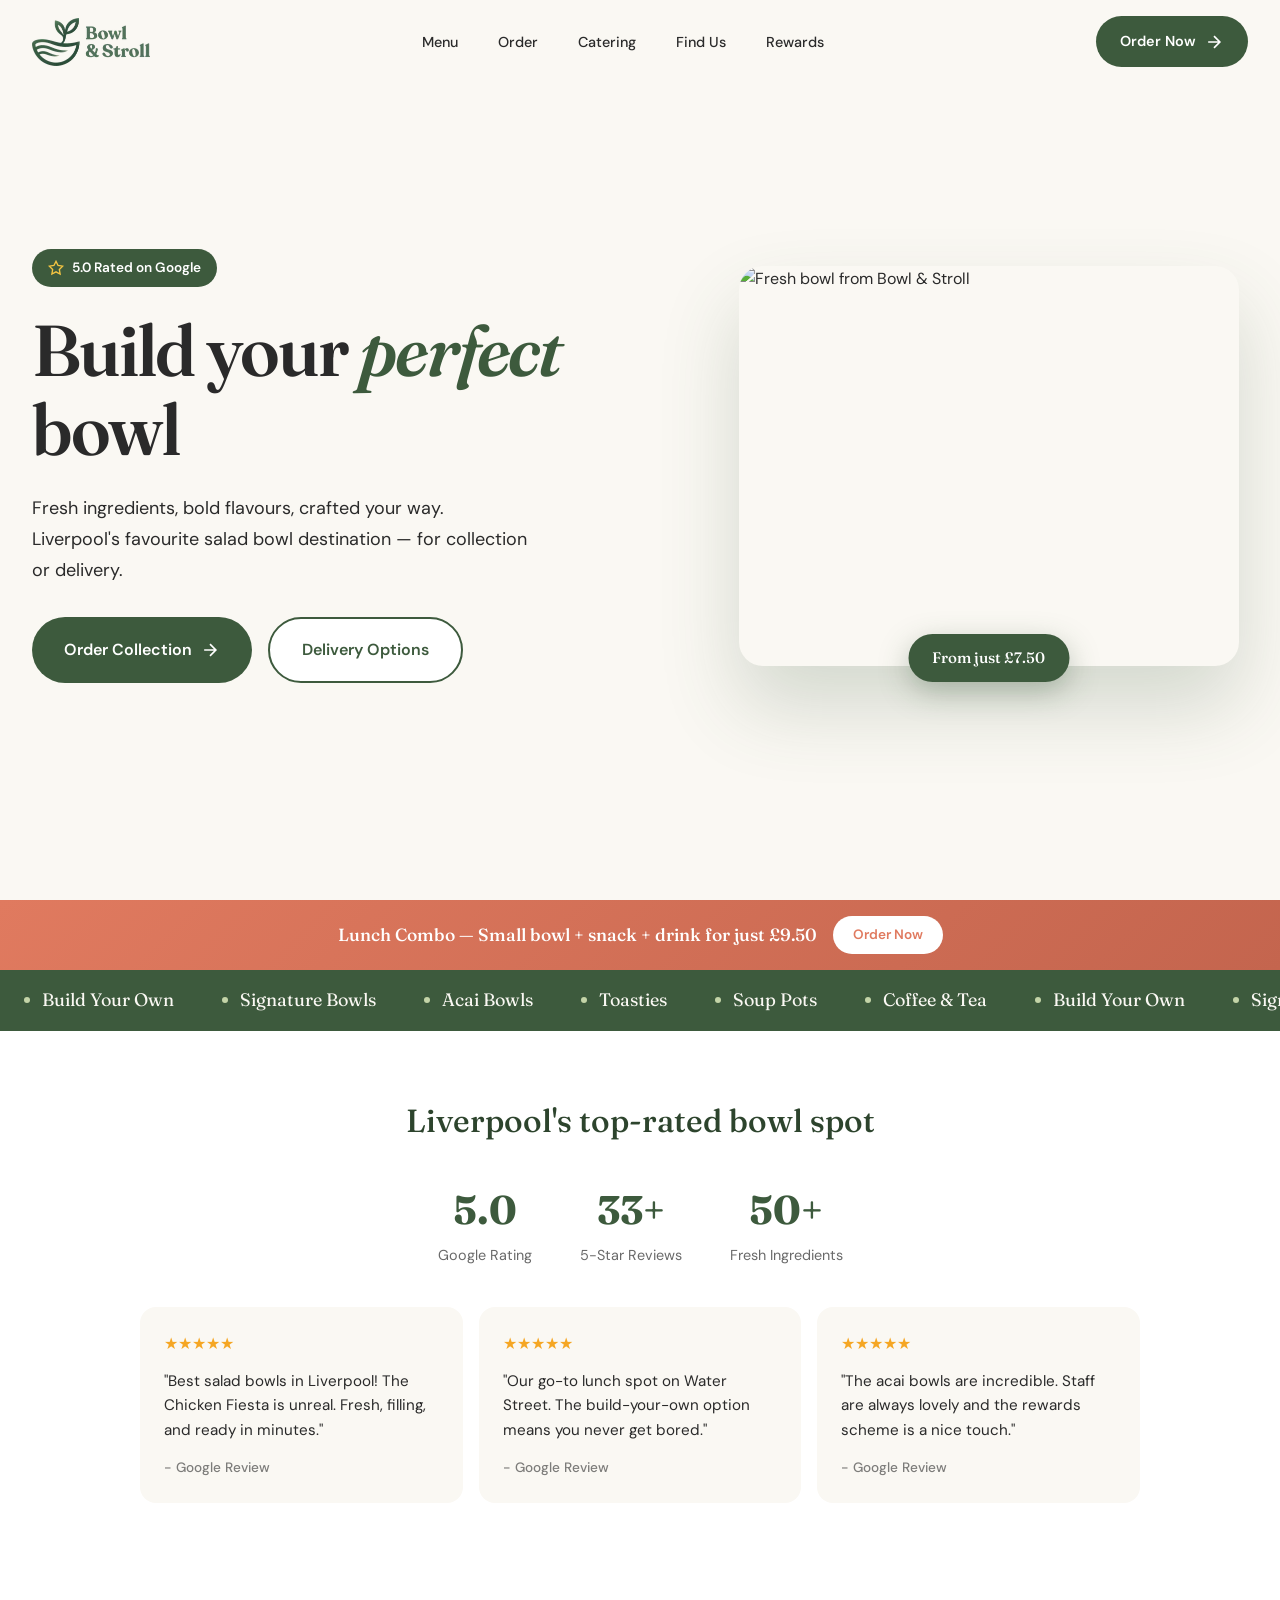
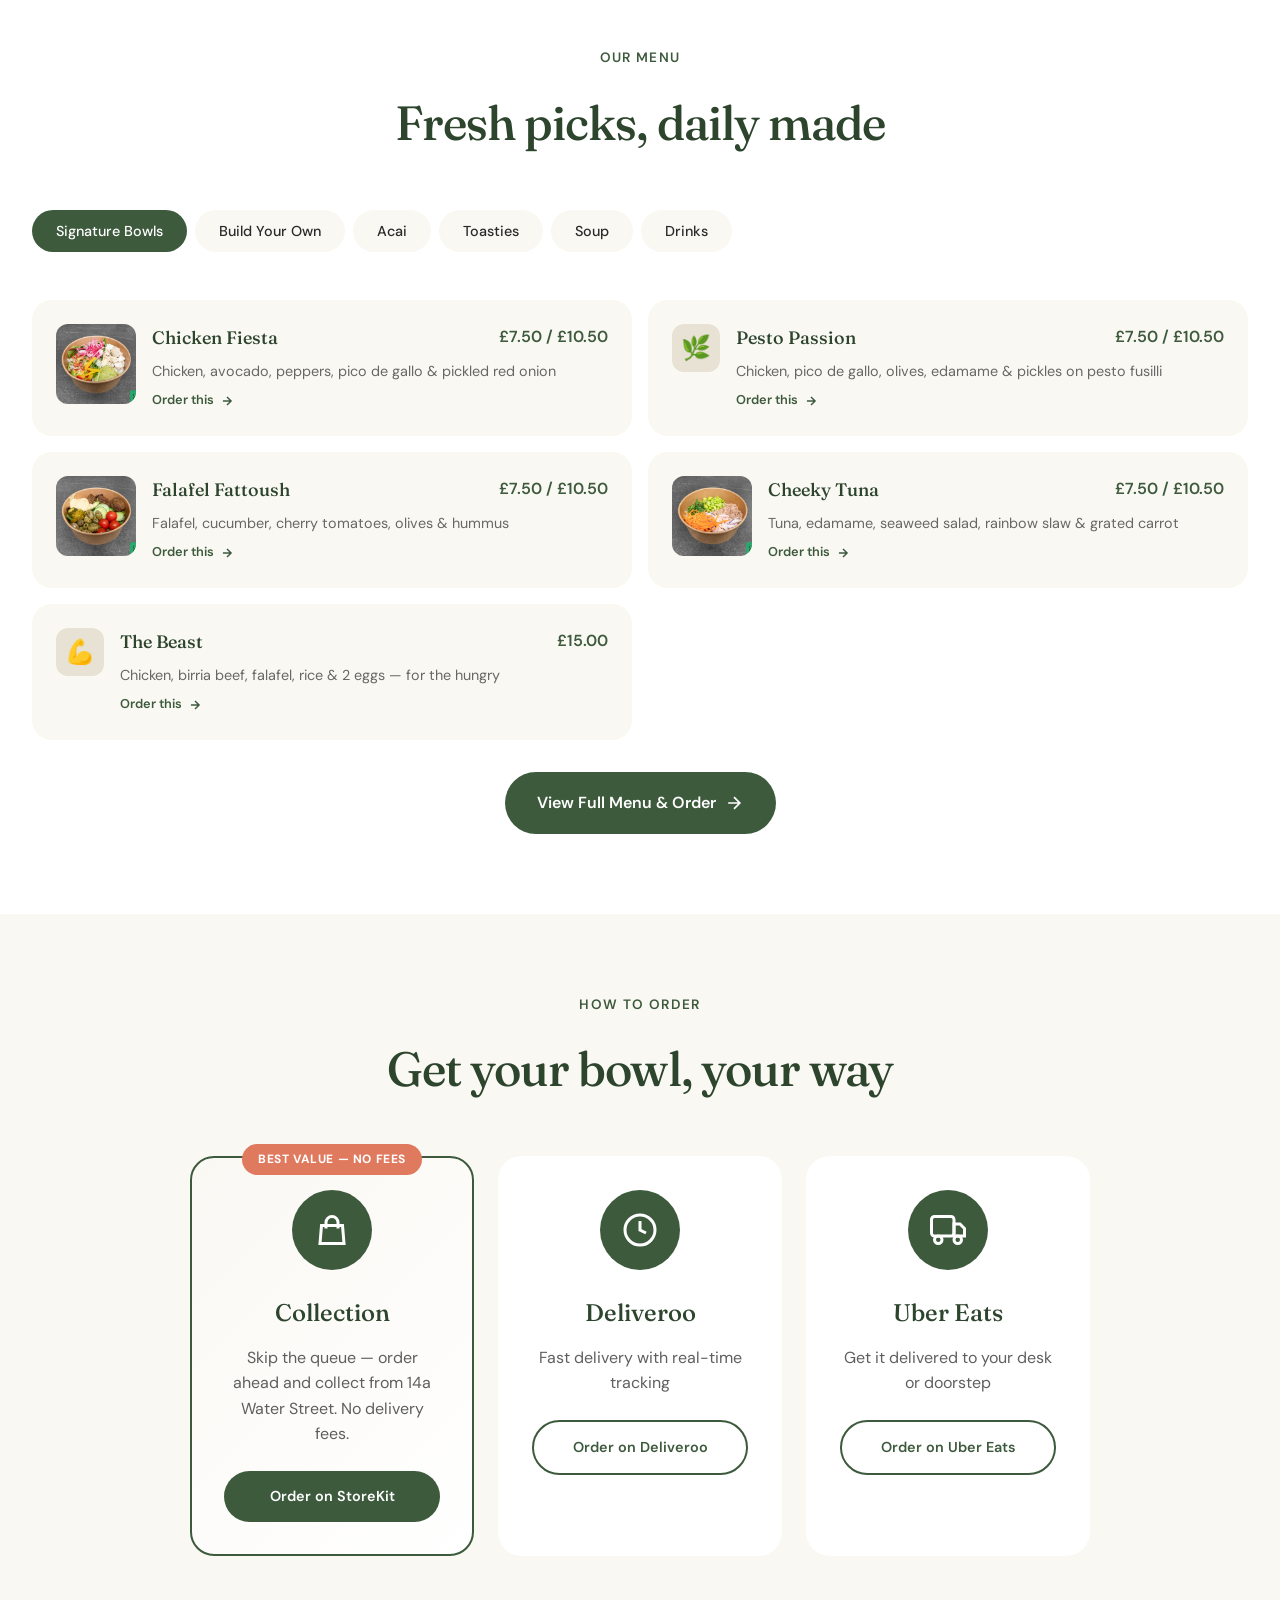
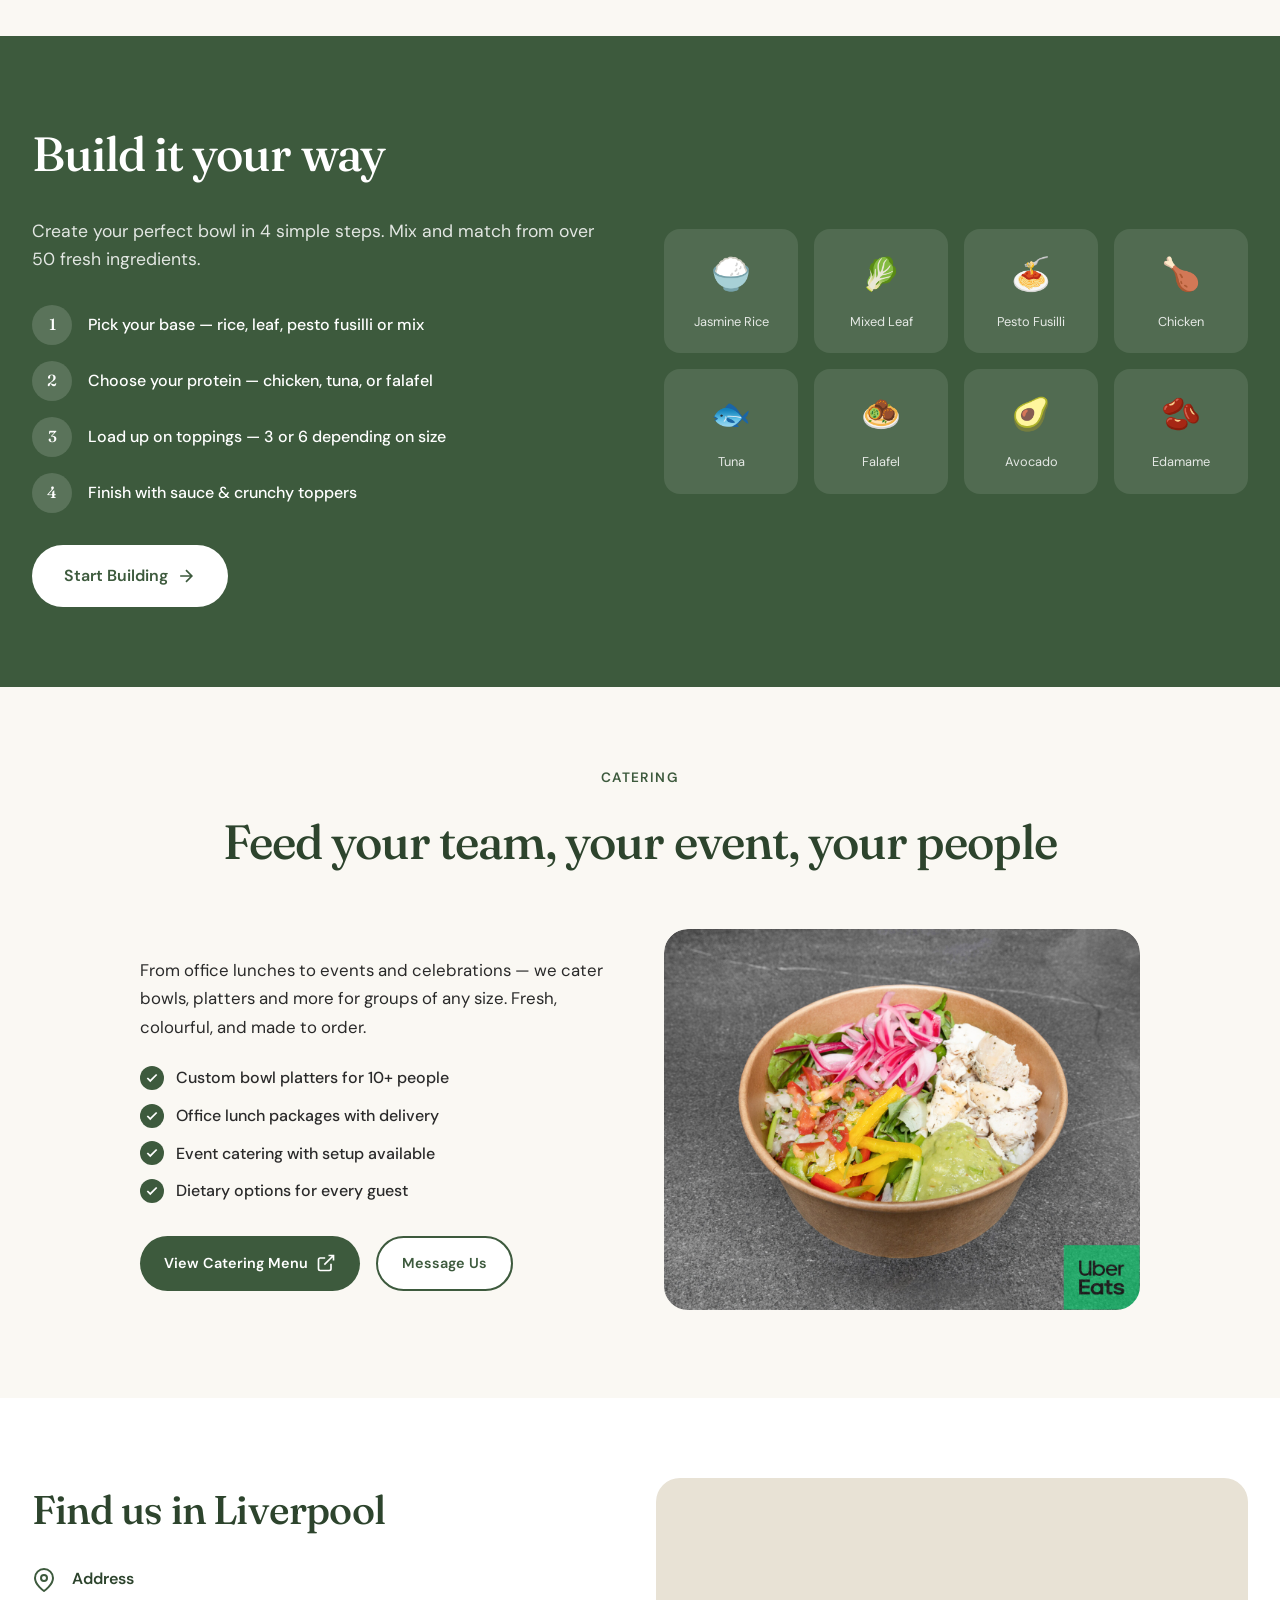
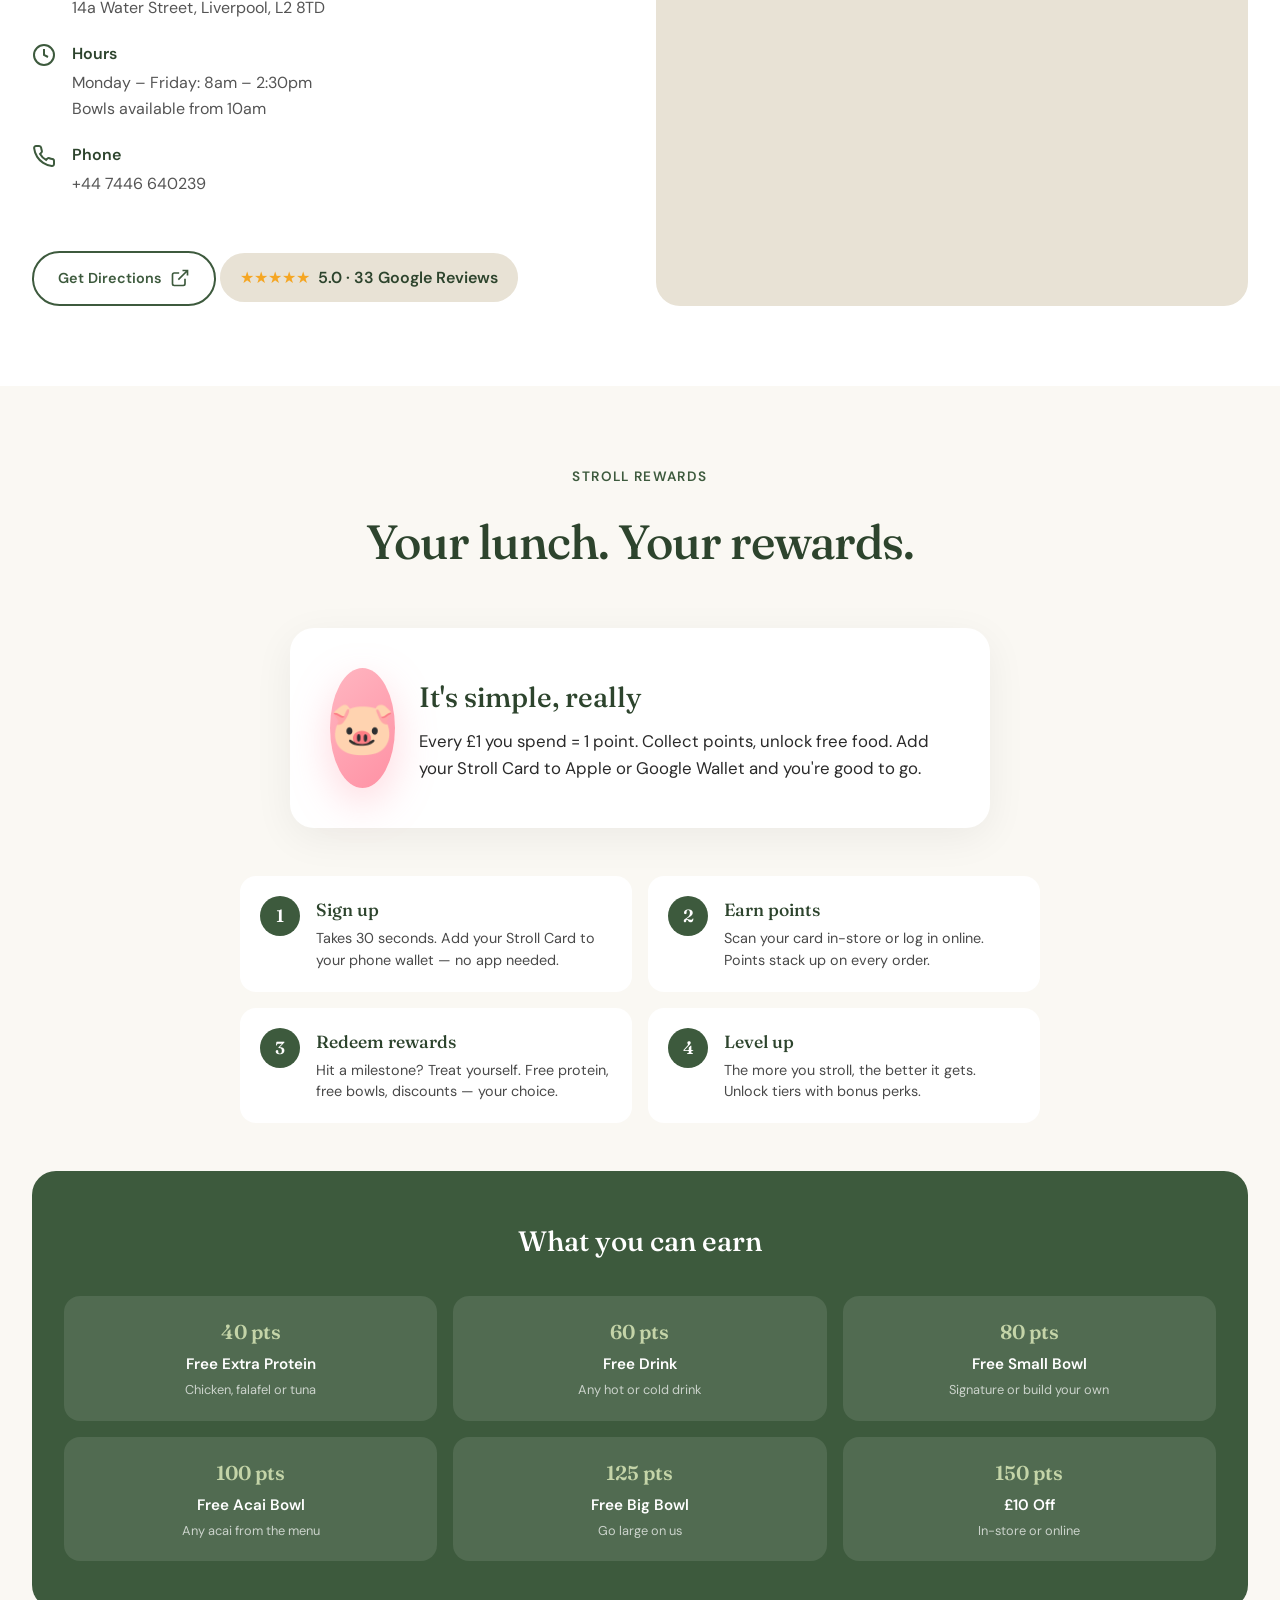
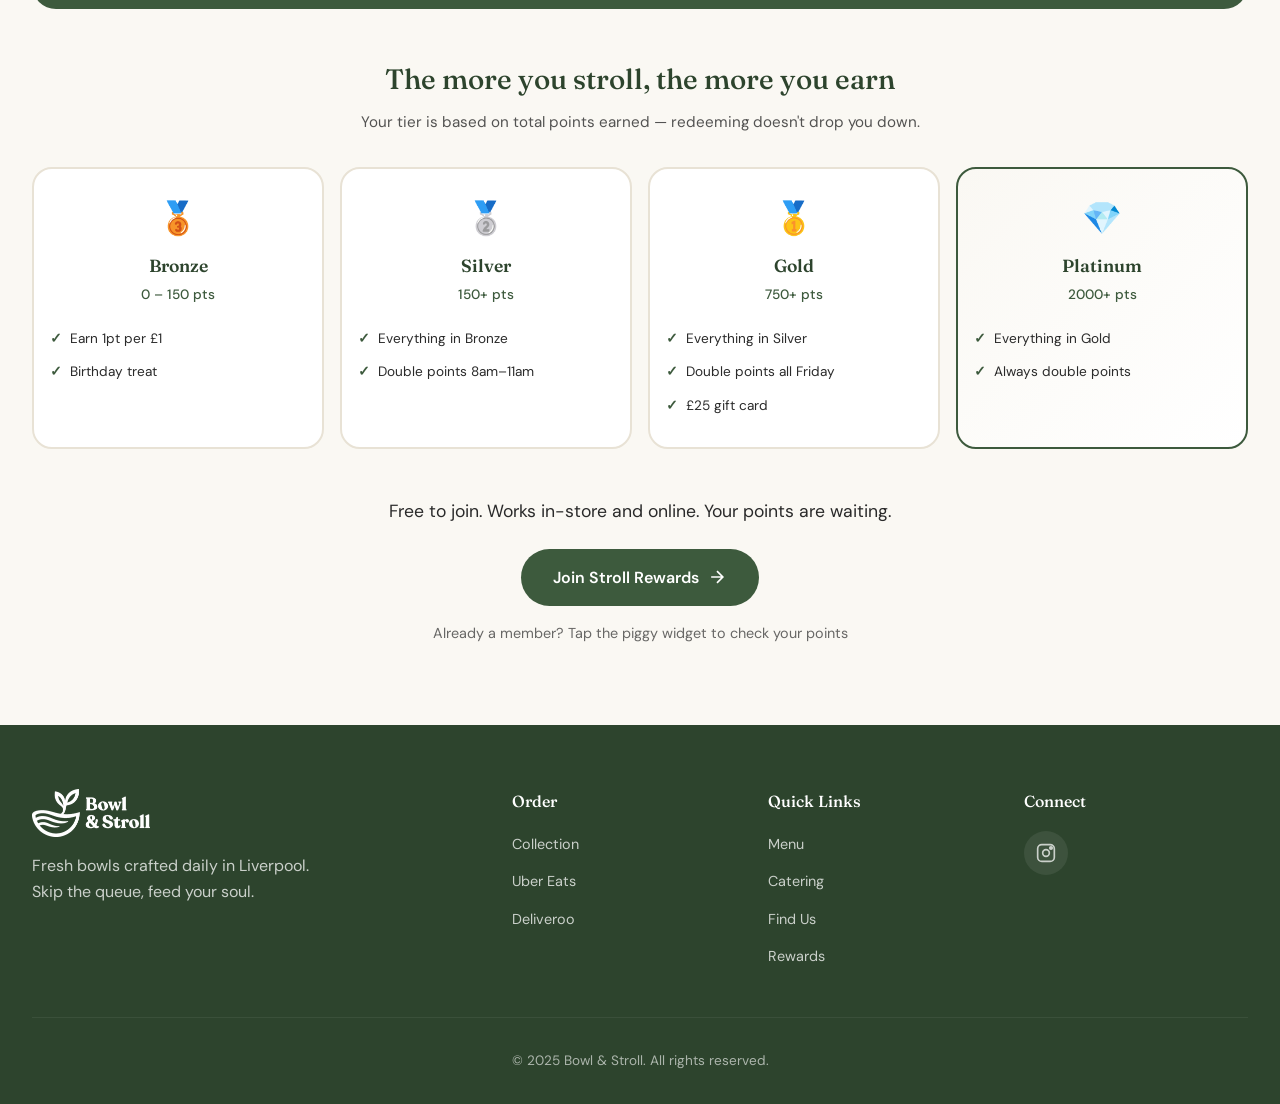
==== index.html @ c7018200 "Replace hero image with clean version (no Uber Eats watermark) - Swap photoshoot_for_bowl__stroll_he" ====
<!DOCTYPE html>
<html lang="en">
<head>
    <meta charset="UTF-8">
    <meta name="viewport" content="width=device-width, initial-scale=1.0">
    <title>Bowl & Stroll | Fresh Salad Bowls, Liverpool</title>
    <meta name="description" content="Build your perfect bowl with fresh ingredients. Collection via StoreKit, delivery via Uber Eats & Deliveroo. 14a Water Street, Liverpool.">

    <!-- Open Graph / Social Sharing -->
    <meta property="og:type" content="restaurant">
    <meta property="og:title" content="Bowl & Stroll | Fresh Salad Bowls, Liverpool">
    <meta property="og:description" content="Build your perfect bowl with fresh ingredients. Collection or delivery. 14a Water Street, Liverpool.">
    <meta property="og:image" content="images/Hero-1024x819.jpg">
    <meta property="og:url" content="https://bowlandstroll.com">
    <meta property="og:site_name" content="Bowl & Stroll">
    <meta property="og:locale" content="en_GB">

    <!-- Twitter Card -->
    <meta name="twitter:card" content="summary_large_image">
    <meta name="twitter:title" content="Bowl & Stroll | Fresh Salad Bowls, Liverpool">
    <meta name="twitter:description" content="Build your perfect bowl with fresh ingredients. Collection or delivery.">
    <meta name="twitter:image" content="images/Hero-1024x819.jpg">

    <!-- JSON-LD Structured Data -->
    <script type="application/ld+json">
    {
        "@context": "https://schema.org",
        "@type": "Restaurant",
        "name": "Bowl & Stroll",
        "image": "images/Hero-1024x819.jpg",
        "url": "https://bowlandstroll.com",
        "telephone": "+447446640239",
        "address": {
            "@type": "PostalAddress",
            "streetAddress": "14a Water Street",
            "addressLocality": "Liverpool",
            "postalCode": "L2 8TD",
            "addressCountry": "GB"
        },
        "geo": {
            "@type": "GeoCoordinates",
            "latitude": 53.4084,
            "longitude": -2.9936
        },
        "openingHoursSpecification": [
            {
                "@type": "OpeningHoursSpecification",
                "dayOfWeek": ["Monday", "Tuesday", "Wednesday", "Thursday", "Friday"],
                "opens": "08:00",
                "closes": "14:30"
            }
        ],
        "servesCuisine": ["Salad", "Healthy", "Acai", "Toasties"],
        "priceRange": "$$",
        "aggregateRating": {
            "@type": "AggregateRating",
            "ratingValue": "5.0",
            "reviewCount": "33"
        },
        "menu": "https://order.storekit.com/bowl-and-stroll/menu",
        "acceptsReservations": "False",
        "hasMenu": {
            "@type": "Menu",
            "hasMenuSection": [
                {
                    "@type": "MenuSection",
                    "name": "Signature Bowls",
                    "hasMenuItem": [
                        {"@type": "MenuItem", "name": "Chicken Fiesta", "offers": {"@type": "Offer", "priceCurrency": "GBP", "price": "7.50"}},
                        {"@type": "MenuItem", "name": "Pesto Passion", "offers": {"@type": "Offer", "priceCurrency": "GBP", "price": "7.50"}},
                        {"@type": "MenuItem", "name": "Falafel Fattoush", "offers": {"@type": "Offer", "priceCurrency": "GBP", "price": "7.50"}},
                        {"@type": "MenuItem", "name": "Cheeky Tuna", "offers": {"@type": "Offer", "priceCurrency": "GBP", "price": "7.50"}}
                    ]
                },
                {
                    "@type": "MenuSection",
                    "name": "Acai Bowls",
                    "hasMenuItem": [
                        {"@type": "MenuItem", "name": "Strawberry Delight", "offers": {"@type": "Offer", "priceCurrency": "GBP", "price": "8.50"}},
                        {"@type": "MenuItem", "name": "Blueberry Dream", "offers": {"@type": "Offer", "priceCurrency": "GBP", "price": "8.50"}}
                    ]
                }
            ]
        }
    }
    </script>

    <!-- Fonts -->
    <link rel="preconnect" href="https://fonts.googleapis.com">
    <link rel="preconnect" href="https://fonts.gstatic.com" crossorigin>
    <link href="https://fonts.googleapis.com/css2?family=Fraunces:ital,opsz,wght@0,9..144,300;0,9..144,400;0,9..144,500;0,9..144,600;0,9..144,700;1,9..144,400&family=DM+Sans:ital,opsz,wght@0,9..40,300;0,9..40,400;0,9..40,500;0,9..40,600;1,9..40,400&display=swap" rel="stylesheet">

    <style>
        :root {
            --forest: #3d5a3d;
            --forest-dark: #2d442d;
            --forest-light: #4a6b4a;
            --sage: #7a9a7a;
            --cream: #faf8f3;
            --cream-dark: #f0ebe0;
            --sand: #e8e2d5;
            --charcoal: #2a2a2a;
            --white: #ffffff;
            --accent: #c4d4a8;
            --coral: #e07a5f;
            --font-display: 'Fraunces', Georgia, serif;
            --font-body: 'DM Sans', -apple-system, sans-serif;
            --ease-out-expo: cubic-bezier(0.16, 1, 0.3, 1);
            --ease-out-quart: cubic-bezier(0.25, 1, 0.5, 1);
        }

        * {
            margin: 0;
            padding: 0;
            box-sizing: border-box;
        }

        html {
            scroll-behavior: smooth;
            font-size: 16px;
        }

        body {
            font-family: var(--font-body);
            background: var(--cream);
            color: var(--charcoal);
            line-height: 1.6;
            overflow-x: hidden;
            -webkit-font-smoothing: antialiased;
        }

        /* Utility Classes */
        .container {
            width: 100%;
            max-width: 1400px;
            margin: 0 auto;
            padding: 0 1.5rem;
        }

        /* Animations */
        @keyframes fadeInUp {
            from { opacity: 0; transform: translateY(40px); }
            to { opacity: 1; transform: translateY(0); }
        }

        @keyframes fadeIn {
            from { opacity: 0; }
            to { opacity: 1; }
        }

        @keyframes slideInRight {
            from { opacity: 0; transform: translateX(60px); }
            to { opacity: 1; transform: translateX(0); }
        }

        @keyframes float {
            0%, 100% { transform: translateY(0); }
            50% { transform: translateY(-10px); }
        }

        @keyframes marquee {
            0% { transform: translateX(0); }
            100% { transform: translateX(-50%); }
        }

        @keyframes pulse {
            0%, 100% { transform: scale(1); }
            50% { transform: scale(1.05); }
        }

        .animate-on-scroll {
            opacity: 0;
            transform: translateY(40px);
            transition: all 0.8s var(--ease-out-expo);
        }

        .animate-on-scroll.visible {
            opacity: 1;
            transform: translateY(0);
        }

        /* Header / Navigation */
        header {
            position: fixed;
            top: 0;
            left: 0;
            right: 0;
            z-index: 1000;
            padding: 1rem 0;
            transition: all 0.4s var(--ease-out-quart);
        }

        header.scrolled {
            background: rgba(250, 248, 243, 0.95);
            backdrop-filter: blur(20px);
            -webkit-backdrop-filter: blur(20px);
            box-shadow: 0 2px 40px rgba(0, 0, 0, 0.06);
        }

        nav {
            display: flex;
            justify-content: space-between;
            align-items: center;
        }

        .logo {
            display: flex;
            align-items: center;
            text-decoration: none;
            color: var(--forest);
        }

        .logo img {
            height: 48px;
            width: auto;
        }

        .nav-links {
            display: none;
            gap: 2.5rem;
            list-style: none;
        }

        .nav-links a {
            text-decoration: none;
            color: var(--charcoal);
            font-size: 0.9rem;
            font-weight: 500;
            position: relative;
            padding: 0.5rem 0;
        }

        .nav-links a::after {
            content: '';
            position: absolute;
            bottom: 0;
            left: 0;
            width: 0;
            height: 2px;
            background: var(--forest);
            transition: width 0.3s var(--ease-out-quart);
        }

        .nav-links a:hover::after {
            width: 100%;
        }

        .nav-cta {
            display: none;
            gap: 0.75rem;
        }

        .btn {
            display: inline-flex;
            align-items: center;
            justify-content: center;
            gap: 0.5rem;
            padding: 0.875rem 1.5rem;
            border-radius: 100px;
            font-family: var(--font-body);
            font-size: 0.9rem;
            font-weight: 600;
            text-decoration: none;
            cursor: pointer;
            border: none;
            transition: all 0.3s var(--ease-out-quart);
        }

        .btn-primary {
            background: var(--forest);
            color: var(--white);
            font-weight: 600;
        }

        .btn-primary:hover {
            background: var(--forest-dark);
            transform: translateY(-2px);
            box-shadow: 0 10px 30px rgba(61, 90, 61, 0.35);
        }

        .btn-secondary {
            background: var(--white);
            color: var(--forest);
            border: 2px solid var(--forest);
            font-weight: 600;
        }

        .btn-secondary:hover {
            background: var(--forest);
            color: var(--white);
        }

        .btn-large {
            padding: 1.125rem 2rem;
            font-size: 1rem;
        }

        .btn-icon {
            width: 20px;
            height: 20px;
        }

        /* Mobile Menu */
        .mobile-menu-btn {
            display: flex;
            flex-direction: column;
            gap: 5px;
            background: none;
            border: none;
            cursor: pointer;
            padding: 0.5rem;
            z-index: 1001;
        }

        .mobile-menu-btn span {
            width: 24px;
            height: 2px;
            background: var(--forest);
            transition: all 0.3s ease;
        }

        .mobile-menu-btn.active span:nth-child(1) {
            transform: rotate(45deg) translate(5px, 5px);
        }

        .mobile-menu-btn.active span:nth-child(2) {
            opacity: 0;
        }

        .mobile-menu-btn.active span:nth-child(3) {
            transform: rotate(-45deg) translate(5px, -5px);
        }

        .mobile-menu {
            position: fixed;
            top: 0;
            left: 0;
            right: 0;
            bottom: 0;
            background: var(--cream);
            z-index: 999;
            display: flex;
            flex-direction: column;
            justify-content: center;
            align-items: center;
            gap: 2rem;
            opacity: 0;
            visibility: hidden;
            transition: all 0.4s var(--ease-out-quart);
        }

        .mobile-menu.active {
            opacity: 1;
            visibility: visible;
        }

        .mobile-menu a {
            font-family: var(--font-display);
            font-size: 2rem;
            color: var(--forest);
            text-decoration: none;
            font-weight: 500;
        }

        /* Hero Section */
        .hero {
            min-height: 100vh;
            min-height: 100dvh;
            display: flex;
            align-items: center;
            position: relative;
            padding: 6rem 0 4rem;
            overflow: hidden;
            background: var(--cream);
        }

        .hero-content {
            position: relative;
            z-index: 1;
            display: grid;
            grid-template-columns: 1fr;
            gap: 3rem;
            align-items: center;
        }

        .hero-text {
            animation: fadeInUp 1s var(--ease-out-expo) 0.2s both;
        }

        .hero-tag {
            display: inline-flex;
            align-items: center;
            gap: 0.5rem;
            background: var(--forest);
            padding: 0.5rem 1rem;
            border-radius: 100px;
            font-size: 0.85rem;
            font-weight: 600;
            color: var(--white);
            margin-bottom: 1.5rem;
        }

        .hero-tag svg {
            width: 16px;
            height: 16px;
            color: #f5c542;
        }

        .hero h1 {
            font-family: var(--font-display);
            font-size: clamp(2.5rem, 8vw, 4.5rem);
            font-weight: 600;
            line-height: 1.1;
            color: var(--charcoal);
            margin-bottom: 1.5rem;
            letter-spacing: -0.03em;
        }

        .hero h1 em {
            font-style: italic;
            color: var(--forest);
        }

        .hero-description {
            font-size: 1.125rem;
            color: var(--charcoal);
            max-width: 500px;
            margin-bottom: 2rem;
            line-height: 1.7;
        }

        .hero-buttons {
            display: flex;
            flex-wrap: wrap;
            gap: 1rem;
        }

        .hero-image {
            position: relative;
            animation: slideInRight 1s var(--ease-out-expo) 0.4s both;
        }

        .hero-image {
            position: relative;
            animation: slideInRight 1s var(--ease-out-expo) 0.4s both;
        }

        .hero-photo {
            width: 100%;
            max-width: 500px;
            border-radius: 24px;
            box-shadow: 0 40px 80px rgba(61, 90, 61, 0.2);
            margin: 0 auto;
            display: block;
            object-fit: cover;
            aspect-ratio: 550/440;
        }

        .hero-photo-badge {
            position: absolute;
            bottom: -16px;
            left: 50%;
            transform: translateX(-50%);
            background: var(--forest);
            color: var(--white);
            padding: 0.75rem 1.5rem;
            border-radius: 100px;
            font-family: var(--font-display);
            font-size: 0.95rem;
            font-weight: 500;
            white-space: nowrap;
            box-shadow: 0 10px 30px rgba(61, 90, 61, 0.35);
        }

        /* Promo Banner */
        .promo-banner {
            background: linear-gradient(135deg, var(--coral) 0%, #c4654e 100%);
            color: var(--white);
            padding: 1rem 0;
            text-align: center;
            position: relative;
            overflow: hidden;
        }

        .promo-banner-content {
            display: flex;
            align-items: center;
            justify-content: center;
            gap: 1rem;
            flex-wrap: wrap;
        }

        .promo-banner-text {
            font-family: var(--font-display);
            font-size: 1.1rem;
            font-weight: 500;
        }

        .promo-banner .btn {
            padding: 0.5rem 1.25rem;
            font-size: 0.85rem;
            background: var(--white);
            color: var(--coral);
        }

        .promo-banner .btn:hover {
            transform: translateY(-2px);
            box-shadow: 0 8px 24px rgba(0, 0, 0, 0.2);
        }

        /* Marquee */
        .marquee-section {
            background: var(--forest);
            padding: 1rem 0;
            overflow: hidden;
        }

        .marquee-track {
            display: flex;
            animation: marquee 20s linear infinite;
        }

        .marquee-content {
            display: flex;
            align-items: center;
            gap: 3rem;
            padding: 0 1.5rem;
            white-space: nowrap;
        }

        .marquee-item {
            font-family: var(--font-display);
            font-size: 1.125rem;
            color: var(--cream);
            font-weight: 400;
            display: flex;
            align-items: center;
            gap: 0.75rem;
        }

        .marquee-dot {
            width: 6px;
            height: 6px;
            background: var(--accent);
            border-radius: 50%;
        }

        /* Social Proof */
        .social-proof-section {
            padding: 4rem 0;
            background: var(--white);
        }

        .social-proof-header {
            text-align: center;
            margin-bottom: 2rem;
        }

        .social-proof-header h2 {
            font-family: var(--font-display);
            font-size: clamp(1.5rem, 4vw, 2rem);
            font-weight: 500;
            color: var(--forest-dark);
        }

        .social-proof-stats {
            display: flex;
            justify-content: center;
            gap: 3rem;
            flex-wrap: wrap;
            margin-bottom: 2.5rem;
        }

        .stat-item {
            text-align: center;
        }

        .stat-number {
            font-family: var(--font-display);
            font-size: 2.5rem;
            font-weight: 700;
            color: var(--forest);
            display: block;
        }

        .stat-label {
            font-size: 0.9rem;
            color: var(--charcoal);
            opacity: 0.7;
        }

        .reviews-grid {
            display: grid;
            grid-template-columns: 1fr;
            gap: 1rem;
            max-width: 1000px;
            margin: 0 auto;
        }

        .review-card {
            background: var(--cream);
            border-radius: 16px;
            padding: 1.5rem;
            transition: all 0.3s var(--ease-out-quart);
        }

        .review-card:hover {
            transform: translateY(-4px);
            box-shadow: 0 10px 30px rgba(0, 0, 0, 0.06);
        }

        .review-stars {
            color: #f5a623;
            font-size: 1rem;
            margin-bottom: 0.75rem;
        }

        .review-text {
            font-size: 0.95rem;
            color: var(--charcoal);
            line-height: 1.6;
            margin-bottom: 0.75rem;
        }

        .review-author {
            font-size: 0.85rem;
            color: var(--charcoal);
            opacity: 0.6;
            font-weight: 500;
        }

        /* Order Section */
        .order-section {
            padding: 5rem 0;
            background: var(--cream);
        }

        .section-header {
            text-align: center;
            margin-bottom: 3rem;
        }

        .section-tag {
            font-size: 0.85rem;
            font-weight: 600;
            color: var(--forest);
            text-transform: uppercase;
            letter-spacing: 0.1em;
            margin-bottom: 1rem;
        }

        .section-title {
            font-family: var(--font-display);
            font-size: clamp(2rem, 5vw, 3rem);
            font-weight: 500;
            color: var(--forest-dark);
            letter-spacing: -0.02em;
        }

        .order-options {
            display: grid;
            grid-template-columns: 1fr;
            gap: 1.5rem;
            max-width: 900px;
            margin: 0 auto;
        }

        .order-card {
            background: var(--white);
            border-radius: 24px;
            padding: 2rem;
            text-align: center;
            transition: all 0.4s var(--ease-out-quart);
            border: 2px solid transparent;
            text-decoration: none;
            color: inherit;
            display: block;
        }

        .order-card:hover {
            transform: translateY(-8px);
            border-color: var(--forest);
            box-shadow: 0 20px 60px rgba(61, 90, 61, 0.15);
        }

        .order-card-featured {
            border-color: var(--forest);
            background: linear-gradient(135deg, var(--cream) 0%, var(--white) 100%);
            position: relative;
        }

        .order-card-featured::before {
            content: 'Best Value — No Fees';
            position: absolute;
            top: -14px;
            left: 50%;
            transform: translateX(-50%);
            background: var(--coral);
            color: var(--white);
            padding: 0.35rem 1rem;
            border-radius: 100px;
            font-size: 0.75rem;
            font-weight: 700;
            text-transform: uppercase;
            letter-spacing: 0.05em;
            white-space: nowrap;
        }

        .order-icon {
            width: 80px;
            height: 80px;
            background: var(--forest);
            border-radius: 50%;
            display: flex;
            align-items: center;
            justify-content: center;
            margin: 0 auto 1.5rem;
        }

        .order-icon svg {
            width: 36px;
            height: 36px;
            color: var(--white);
        }

        .order-card h3 {
            font-family: var(--font-display);
            font-size: 1.5rem;
            font-weight: 500;
            color: var(--forest-dark);
            margin-bottom: 0.75rem;
        }

        .order-card p {
            color: var(--charcoal);
            opacity: 0.75;
            margin-bottom: 1.5rem;
        }

        .order-card .btn {
            width: 100%;
        }

        /* Menu Section */
        .menu-section {
            padding: 5rem 0;
            background: var(--white);
        }

        .menu-tabs {
            display: flex;
            gap: 0.5rem;
            overflow-x: auto;
            padding-bottom: 1rem;
            margin-bottom: 2rem;
            scrollbar-width: none;
            -ms-overflow-style: none;
        }

        .menu-tabs::-webkit-scrollbar {
            display: none;
        }

        .menu-tab {
            flex-shrink: 0;
            padding: 0.75rem 1.5rem;
            border-radius: 100px;
            border: none;
            background: var(--cream);
            font-family: var(--font-body);
            font-size: 0.9rem;
            font-weight: 500;
            color: var(--charcoal);
            cursor: pointer;
            transition: all 0.3s ease;
        }

        .menu-tab.active,
        .menu-tab:hover {
            background: var(--forest);
            color: var(--white);
        }

        .menu-grid {
            display: none;
            grid-template-columns: 1fr;
            gap: 1rem;
        }

        .menu-grid.active {
            display: grid;
        }

        .menu-item {
            background: var(--cream);
            border-radius: 20px;
            padding: 1.5rem;
            display: flex;
            gap: 1rem;
            align-items: flex-start;
            transition: all 0.3s var(--ease-out-quart);
        }

        .menu-item:hover {
            transform: translateX(8px);
            box-shadow: 0 10px 40px rgba(0, 0, 0, 0.08);
        }

        .menu-item-photo {
            width: 80px;
            height: 80px;
            border-radius: 12px;
            object-fit: cover;
            flex-shrink: 0;
        }

        .menu-item-emoji {
            width: 48px;
            height: 48px;
            background: var(--sand);
            border-radius: 12px;
            display: flex;
            align-items: center;
            justify-content: center;
            font-size: 1.5rem;
            flex-shrink: 0;
        }

        .menu-item-content {
            flex: 1;
        }

        .menu-item-header {
            display: flex;
            justify-content: space-between;
            align-items: flex-start;
            gap: 1rem;
            margin-bottom: 0.5rem;
        }

        .menu-item h4 {
            font-family: var(--font-display);
            font-size: 1.125rem;
            font-weight: 500;
            color: var(--forest-dark);
        }

        .menu-item-price {
            font-weight: 600;
            color: var(--forest);
            white-space: nowrap;
        }

        .menu-item p {
            font-size: 0.9rem;
            color: var(--charcoal);
            opacity: 0.7;
            line-height: 1.5;
        }

        .menu-item-cta {
            display: inline-flex;
            align-items: center;
            gap: 0.35rem;
            margin-top: 0.5rem;
            font-size: 0.8rem;
            font-weight: 600;
            color: var(--forest);
            text-decoration: none;
            transition: all 0.2s ease;
        }

        .menu-item-cta:hover {
            gap: 0.6rem;
        }

        .menu-item-cta svg {
            width: 14px;
            height: 14px;
        }

        .menu-section-cta {
            text-align: center;
            margin-top: 2rem;
        }

        /* Photo Gallery */
        .photo-gallery {
            display: grid;
            grid-template-columns: repeat(2, 1fr);
            gap: 1rem;
            margin: 2rem 0;
        }

        .photo-gallery img {
            width: 100%;
            border-radius: 16px;
            object-fit: cover;
            aspect-ratio: 550/440;
            transition: transform 0.3s var(--ease-out-quart);
        }

        .photo-gallery img:hover {
            transform: scale(1.03);
        }

        /* Build Your Own Section */
        .byo-section {
            padding: 5rem 0;
            background: var(--forest);
            color: var(--white);
        }

        .byo-content {
            display: grid;
            grid-template-columns: 1fr;
            gap: 3rem;
            align-items: center;
        }

        .byo-text h2 {
            font-family: var(--font-display);
            font-size: clamp(2rem, 5vw, 3rem);
            font-weight: 500;
            margin-bottom: 1.5rem;
            letter-spacing: -0.02em;
        }

        .byo-text p {
            opacity: 0.85;
            margin-bottom: 2rem;
            font-size: 1.1rem;
        }

        .byo-steps {
            display: flex;
            flex-direction: column;
            gap: 1rem;
            margin-bottom: 2rem;
        }

        .byo-step {
            display: flex;
            align-items: center;
            gap: 1rem;
        }

        .byo-step-num {
            width: 40px;
            height: 40px;
            background: rgba(255, 255, 255, 0.15);
            border-radius: 50%;
            display: flex;
            align-items: center;
            justify-content: center;
            font-family: var(--font-display);
            font-weight: 600;
            flex-shrink: 0;
        }

        .byo-step span {
            font-weight: 500;
        }

        .byo-visual {
            display: grid;
            grid-template-columns: repeat(3, 1fr);
            gap: 1rem;
        }

        .byo-ingredient {
            background: rgba(255, 255, 255, 0.1);
            border-radius: 16px;
            padding: 1.25rem;
            text-align: center;
            transition: all 0.3s ease;
        }

        .byo-ingredient:hover {
            background: rgba(255, 255, 255, 0.2);
            transform: scale(1.05);
        }

        .byo-ingredient-icon {
            font-size: 2rem;
            margin-bottom: 0.5rem;
        }

        .byo-ingredient span {
            font-size: 0.8rem;
            opacity: 0.85;
        }

        /* Catering Section */
        .catering-section {
            padding: 5rem 0;
            background: var(--cream);
        }

        .catering-content {
            display: grid;
            grid-template-columns: 1fr;
            gap: 3rem;
            align-items: center;
            max-width: 1000px;
            margin: 0 auto;
        }

        .catering-text h2 {
            font-family: var(--font-display);
            font-size: clamp(2rem, 5vw, 2.5rem);
            font-weight: 500;
            color: var(--forest-dark);
            margin-bottom: 1rem;
            letter-spacing: -0.02em;
        }

        .catering-text p {
            font-size: 1.05rem;
            color: var(--charcoal);
            line-height: 1.7;
            margin-bottom: 1.5rem;
        }

        .catering-features {
            list-style: none;
            display: flex;
            flex-direction: column;
            gap: 0.75rem;
            margin-bottom: 2rem;
        }

        .catering-features li {
            display: flex;
            align-items: center;
            gap: 0.75rem;
            font-weight: 500;
            color: var(--charcoal);
        }

        .catering-features li::before {
            content: '';
            width: 24px;
            height: 24px;
            background: var(--forest);
            border-radius: 50%;
            display: flex;
            align-items: center;
            justify-content: center;
            flex-shrink: 0;
            background-image: url("data:image/svg+xml,%3Csvg xmlns='http://www.w3.org/2000/svg' width='14' height='14' viewBox='0 0 24 24' fill='none' stroke='white' stroke-width='3'%3E%3Cpath d='M20 6L9 17l-5-5'/%3E%3C/svg%3E");
            background-repeat: no-repeat;
            background-position: center;
        }

        .catering-buttons {
            display: flex;
            flex-wrap: wrap;
            gap: 1rem;
        }

        .catering-image {
            border-radius: 24px;
            overflow: hidden;
        }

        .catering-image img {
            width: 100%;
            border-radius: 24px;
            object-fit: cover;
            aspect-ratio: 550/440;
        }

        /* Location Section */
        .location-section {
            padding: 5rem 0;
            background: var(--white);
        }

        .location-content {
            display: grid;
            grid-template-columns: 1fr;
            gap: 2rem;
        }

        .location-info h2 {
            font-family: var(--font-display);
            font-size: clamp(2rem, 5vw, 2.5rem);
            font-weight: 500;
            color: var(--forest-dark);
            margin-bottom: 1.5rem;
            letter-spacing: -0.02em;
        }

        .location-details {
            display: flex;
            flex-direction: column;
            gap: 1.25rem;
            margin-bottom: 2rem;
        }

        .location-detail {
            display: flex;
            align-items: flex-start;
            gap: 1rem;
        }

        .location-detail svg {
            width: 24px;
            height: 24px;
            color: var(--forest);
            flex-shrink: 0;
            margin-top: 0.125rem;
        }

        .location-detail strong {
            display: block;
            font-weight: 600;
            color: var(--forest-dark);
            margin-bottom: 0.25rem;
        }

        .location-detail span {
            color: var(--charcoal);
            opacity: 0.8;
        }

        .location-map {
            border-radius: 24px;
            overflow: hidden;
            height: 300px;
            background: var(--sand);
        }

        .location-map iframe {
            width: 100%;
            height: 100%;
            border: none;
        }

        .rating-badge {
            display: inline-flex;
            align-items: center;
            gap: 0.5rem;
            background: var(--sand);
            padding: 0.75rem 1.25rem;
            border-radius: 100px;
            margin-top: 1.5rem;
        }

        .rating-stars {
            color: #f5a623;
            font-size: 1rem;
        }

        .rating-text {
            font-weight: 600;
            color: var(--forest-dark);
        }

        /* Rewards Section */
        .rewards-section {
            padding: 5rem 0;
            background: var(--cream);
            position: relative;
            overflow: hidden;
        }

        .rewards-intro {
            max-width: 700px;
            margin: 0 auto 3rem;
        }

        .rewards-intro-card {
            background: var(--white);
            border-radius: 24px;
            padding: 2rem;
            display: flex;
            flex-direction: column;
            align-items: center;
            text-align: center;
            gap: 1.5rem;
            box-shadow: 0 10px 40px rgba(0, 0, 0, 0.06);
        }

        .piggy-widget {
            width: 100px;
            height: 100px;
            background: linear-gradient(135deg, #ffb6c1 0%, #ff91a4 100%);
            border-radius: 50%;
            display: flex;
            align-items: center;
            justify-content: center;
            box-shadow: 0 15px 40px rgba(255, 145, 164, 0.35);
            animation: float 3s ease-in-out infinite;
        }

        .piggy-icon {
            font-size: 2.75rem;
        }

        .rewards-intro-text h3 {
            font-family: var(--font-display);
            font-size: 1.5rem;
            color: var(--forest-dark);
            margin-bottom: 0.5rem;
            font-weight: 500;
        }

        .rewards-intro-text p {
            font-size: 1.05rem;
            color: var(--charcoal);
            line-height: 1.6;
        }

        .rewards-steps {
            display: grid;
            grid-template-columns: 1fr;
            gap: 1rem;
            max-width: 800px;
            margin: 0 auto 3rem;
        }

        .reward-step {
            display: flex;
            align-items: flex-start;
            gap: 1rem;
            background: var(--white);
            padding: 1.25rem;
            border-radius: 16px;
            transition: all 0.3s var(--ease-out-quart);
        }

        .reward-step:hover {
            transform: translateX(8px);
            box-shadow: 0 10px 30px rgba(0, 0, 0, 0.06);
        }

        .reward-step-num {
            width: 40px;
            height: 40px;
            background: var(--forest);
            color: var(--white);
            border-radius: 50%;
            display: flex;
            align-items: center;
            justify-content: center;
            font-family: var(--font-display);
            font-weight: 600;
            font-size: 1.1rem;
            flex-shrink: 0;
        }

        .reward-step-content h4 {
            font-family: var(--font-display);
            font-size: 1.1rem;
            color: var(--forest-dark);
            margin-bottom: 0.25rem;
            font-weight: 500;
        }

        .reward-step-content p {
            color: var(--charcoal);
            font-size: 0.9rem;
            line-height: 1.5;
            opacity: 0.85;
        }

        .rewards-available {
            background: var(--forest);
            border-radius: 24px;
            padding: 2.5rem 1.5rem;
            margin-bottom: 3rem;
            text-align: center;
        }

        .rewards-available h3 {
            font-family: var(--font-display);
            font-size: 1.5rem;
            color: var(--white);
            margin-bottom: 2rem;
            font-weight: 500;
        }

        .rewards-grid {
            display: grid;
            grid-template-columns: repeat(2, 1fr);
            gap: 1rem;
        }

        .reward-item {
            background: rgba(255, 255, 255, 0.1);
            border-radius: 16px;
            padding: 1.25rem 1rem;
            display: flex;
            flex-direction: column;
            gap: 0.25rem;
            transition: all 0.3s ease;
        }

        .reward-item:hover {
            background: rgba(255, 255, 255, 0.18);
            transform: scale(1.02);
        }

        .reward-points {
            font-family: var(--font-display);
            font-size: 1.25rem;
            font-weight: 600;
            color: var(--accent);
        }

        .reward-name {
            font-weight: 600;
            color: var(--white);
            font-size: 0.95rem;
        }

        .reward-desc {
            font-size: 0.8rem;
            color: rgba(255, 255, 255, 0.7);
        }

        .rewards-tiers {
            text-align: center;
            margin-bottom: 3rem;
        }

        .rewards-tiers h3 {
            font-family: var(--font-display);
            font-size: 1.5rem;
            color: var(--forest-dark);
            margin-bottom: 0.5rem;
            font-weight: 500;
        }

        .tiers-subtitle {
            color: var(--charcoal);
            opacity: 0.8;
            margin-bottom: 2rem;
            font-size: 0.95rem;
        }

        .tiers-grid {
            display: grid;
            grid-template-columns: repeat(2, 1fr);
            gap: 1rem;
        }

        .tier-card {
            background: var(--white);
            border-radius: 20px;
            padding: 1.5rem 1rem;
            text-align: center;
            border: 2px solid var(--sand);
            transition: all 0.3s ease;
        }

        .tier-card:hover {
            transform: translateY(-4px);
            box-shadow: 0 15px 40px rgba(0, 0, 0, 0.08);
        }

        .tier-badge {
            font-size: 2rem;
            display: block;
            margin-bottom: 0.5rem;
        }

        .tier-card h4 {
            font-family: var(--font-display);
            font-size: 1.1rem;
            color: var(--forest-dark);
            font-weight: 600;
            margin-bottom: 0.25rem;
        }

        .tier-range {
            font-size: 0.85rem;
            color: var(--forest);
            font-weight: 500;
            display: block;
            margin-bottom: 1rem;
        }

        .tier-perks {
            list-style: none;
            text-align: left;
            font-size: 0.85rem;
            color: var(--charcoal);
        }

        .tier-perks li {
            padding: 0.375rem 0;
            padding-left: 1.25rem;
            position: relative;
        }

        .tier-perks li::before {
            content: '\2713';
            position: absolute;
            left: 0;
            color: var(--forest);
            font-weight: 600;
        }

        .tier-platinum {
            border-color: var(--forest);
            background: linear-gradient(135deg, var(--cream) 0%, var(--white) 100%);
        }

        .rewards-cta {
            text-align: center;
        }

        .rewards-cta > p {
            font-size: 1.1rem;
            color: var(--charcoal);
            margin-bottom: 1.5rem;
        }

        .rewards-cta-buttons {
            display: flex;
            flex-direction: column;
            align-items: center;
            gap: 1rem;
        }

        .rewards-cta-note {
            font-size: 0.9rem;
            color: var(--charcoal);
            opacity: 0.7;
        }

        /* Signup Modal */
        .signup-modal {
            position: fixed;
            top: 0;
            left: 0;
            right: 0;
            bottom: 0;
            z-index: 2000;
            display: flex;
            align-items: center;
            justify-content: center;
            padding: 1rem;
            opacity: 0;
            visibility: hidden;
            transition: all 0.3s var(--ease-out-quart);
        }

        .signup-modal.active {
            opacity: 1;
            visibility: visible;
        }

        .signup-modal-backdrop {
            position: absolute;
            top: 0;
            left: 0;
            right: 0;
            bottom: 0;
            background: rgba(0, 0, 0, 0.6);
            backdrop-filter: blur(4px);
            -webkit-backdrop-filter: blur(4px);
        }

        .signup-modal-content {
            position: relative;
            background: var(--white);
            border-radius: 24px;
            width: 100%;
            max-width: 480px;
            max-height: 90vh;
            overflow: hidden;
            box-shadow: 0 25px 80px rgba(0, 0, 0, 0.3);
            transform: translateY(20px) scale(0.95);
            transition: transform 0.3s var(--ease-out-quart);
        }

        .signup-modal.active .signup-modal-content {
            transform: translateY(0) scale(1);
        }

        .signup-modal-close {
            position: absolute;
            top: 1rem;
            right: 1rem;
            width: 40px;
            height: 40px;
            background: var(--sand);
            border: none;
            border-radius: 50%;
            cursor: pointer;
            display: flex;
            align-items: center;
            justify-content: center;
            transition: all 0.2s ease;
            z-index: 10;
        }

        .signup-modal-close:hover {
            background: var(--forest);
        }

        .signup-modal-close svg {
            width: 20px;
            height: 20px;
            color: var(--charcoal);
            transition: color 0.2s ease;
        }

        .signup-modal-close:hover svg {
            color: var(--white);
        }

        .signup-modal-header {
            background: var(--forest);
            padding: 2rem 1.5rem;
            text-align: center;
            color: var(--white);
        }

        .signup-modal-piggy {
            font-size: 3rem;
            margin-bottom: 0.75rem;
            animation: float 3s ease-in-out infinite;
        }

        .signup-modal-header h3 {
            font-family: var(--font-display);
            font-size: 1.5rem;
            font-weight: 500;
            margin-bottom: 0.5rem;
        }

        .signup-modal-header p {
            font-size: 0.95rem;
            opacity: 0.9;
        }

        .signup-modal-form {
            min-height: 400px;
            max-height: 60vh;
            overflow-y: auto;
            padding: 1.5rem;
        }

        .signup-modal-form iframe {
            width: 100%;
            height: 100%;
            border: none;
        }

        #leatFormContainer {
            width: 100%;
        }

        /* Footer */
        footer {
            background: var(--forest-dark);
            color: var(--white);
            padding: 4rem 0 2rem;
        }

        .footer-content {
            display: grid;
            grid-template-columns: 1fr;
            gap: 2rem;
            margin-bottom: 3rem;
        }

        .footer-brand .logo {
            margin-bottom: 1rem;
        }

        .footer-logo img {
            filter: brightness(0) invert(1);
        }

        .footer-tagline {
            opacity: 0.75;
            max-width: 280px;
        }

        .footer-links h5 {
            font-family: var(--font-display);
            font-size: 1rem;
            font-weight: 500;
            margin-bottom: 1rem;
        }

        .footer-links ul {
            list-style: none;
            display: flex;
            flex-direction: column;
            gap: 0.75rem;
        }

        .footer-links a {
            color: var(--white);
            opacity: 0.75;
            text-decoration: none;
            font-size: 0.9rem;
            transition: opacity 0.3s ease;
        }

        .footer-links a:hover {
            opacity: 1;
        }

        .social-links {
            display: flex;
            gap: 1rem;
        }

        .social-link {
            width: 44px;
            height: 44px;
            background: rgba(255, 255, 255, 0.1);
            border-radius: 50%;
            display: flex;
            align-items: center;
            justify-content: center;
            color: var(--white);
            text-decoration: none;
            transition: all 0.3s ease;
        }

        .social-link:hover {
            background: var(--white);
            color: var(--forest);
        }

        .footer-bottom {
            border-top: 1px solid rgba(255, 255, 255, 0.1);
            padding-top: 2rem;
            text-align: center;
            opacity: 0.6;
            font-size: 0.85rem;
        }

        /* Responsive */
        @media (min-width: 480px) {
            .rewards-intro-card {
                flex-direction: row;
                text-align: left;
                padding: 2.5rem;
            }

            .rewards-grid {
                grid-template-columns: repeat(3, 1fr);
            }

            .reviews-grid {
                grid-template-columns: repeat(2, 1fr);
            }

            .photo-gallery {
                grid-template-columns: repeat(3, 1fr);
            }
        }

        @media (min-width: 640px) {
            .order-options {
                grid-template-columns: repeat(2, 1fr);
            }

            .menu-grid {
                grid-template-columns: repeat(2, 1fr);
            }

            .rewards-steps {
                grid-template-columns: repeat(2, 1fr);
            }

            .tiers-grid {
                grid-template-columns: repeat(4, 1fr);
            }

            .rewards-available {
                padding: 3rem 2rem;
            }

            .signup-modal-content {
                max-width: 520px;
            }

            .signup-modal-form {
                min-height: 450px;
                padding: 2rem;
            }

            .catering-content {
                grid-template-columns: 1fr 1fr;
            }
        }

        @media (min-width: 768px) {
            .nav-links {
                display: flex;
            }

            .nav-cta {
                display: flex;
            }

            .mobile-menu-btn {
                display: none;
            }

            .hero-content {
                grid-template-columns: 1.1fr 0.9fr;
                gap: 4rem;
            }

            .hero-photo {
                max-width: 500px;
            }

            .byo-content {
                grid-template-columns: 1fr 1fr;
            }

            .location-content {
                grid-template-columns: 1fr 1fr;
            }

            .location-map {
                height: 100%;
                min-height: 400px;
            }

            .footer-content {
                grid-template-columns: 2fr 1fr 1fr 1fr;
            }

            .piggy-widget {
                width: 120px;
                height: 120px;
            }

            .piggy-icon {
                font-size: 3.25rem;
            }

            .rewards-intro-text h3 {
                font-size: 1.75rem;
            }

            .rewards-available h3,
            .rewards-tiers h3 {
                font-size: 1.75rem;
            }

            .reviews-grid {
                grid-template-columns: repeat(3, 1fr);
            }
        }

        @media (min-width: 1024px) {
            .container {
                padding: 0 2rem;
            }

            .order-options {
                grid-template-columns: repeat(3, 1fr);
            }

            .byo-visual {
                grid-template-columns: repeat(4, 1fr);
            }
        }

        /* Sticky Order Button (Mobile) */
        .sticky-order {
            position: fixed;
            bottom: 1.5rem;
            left: 1rem;
            right: 1rem;
            z-index: 900;
            display: block;
        }

        .sticky-order .btn {
            width: 100%;
            box-shadow: 0 10px 40px rgba(61, 90, 61, 0.4);
        }

        @media (min-width: 768px) {
            .sticky-order {
                display: none;
            }
        }
    </style>
</head>
<body>
    <!-- Header -->
    <header>
        <nav class="container">
            <a href="#" class="logo">
                <img src="images/logo.png" alt="Bowl & Stroll">
            </a>

            <ul class="nav-links">
                <li><a href="#menu">Menu</a></li>
                <li><a href="#order">Order</a></li>
                <li><a href="#catering">Catering</a></li>
                <li><a href="#location">Find Us</a></li>
                <li><a href="#rewards">Rewards</a></li>
            </ul>

            <div class="nav-cta">
                <a href="https://order.storekit.com/bowl-and-stroll/menu" class="btn btn-primary" target="_blank">
                    Order Now
                    <svg class="btn-icon" viewBox="0 0 24 24" fill="none" stroke="currentColor" stroke-width="2">
                        <path d="M5 12h14M12 5l7 7-7 7"/>
                    </svg>
                </a>
            </div>

            <button class="mobile-menu-btn" aria-label="Menu">
                <span></span>
                <span></span>
                <span></span>
            </button>
        </nav>
    </header>

    <!-- Mobile Menu -->
    <div class="mobile-menu">
        <a href="#menu">Menu</a>
        <a href="#order">Order</a>
        <a href="#catering">Catering</a>
        <a href="#location">Find Us</a>
        <a href="#rewards">Rewards</a>
        <a href="https://order.storekit.com/bowl-and-stroll/menu" class="btn btn-primary btn-large" target="_blank">Order Now</a>
    </div>

    <!-- Hero -->
    <section class="hero">
        <div class="container">
            <div class="hero-content">
                <div class="hero-text">
                    <div class="hero-tag">
                        <svg viewBox="0 0 24 24" fill="none" stroke="currentColor" stroke-width="2">
                            <path d="M12 2L15.09 8.26L22 9.27L17 14.14L18.18 21.02L12 17.77L5.82 21.02L7 14.14L2 9.27L8.91 8.26L12 2Z"/>
                        </svg>
                        5.0 Rated on Google
                    </div>
                    <h1>Build your <em>perfect</em> bowl</h1>
                    <p class="hero-description">Fresh ingredients, bold flavours, crafted your way. Liverpool's favourite salad bowl destination — for collection or delivery.</p>
                    <div class="hero-buttons">
                        <a href="https://order.storekit.com/bowl-and-stroll/menu" class="btn btn-primary btn-large" target="_blank">
                            Order Collection
                            <svg class="btn-icon" viewBox="0 0 24 24" fill="none" stroke="currentColor" stroke-width="2">
                                <path d="M5 12h14M12 5l7 7-7 7"/>
                            </svg>
                        </a>
                        <a href="#order" class="btn btn-secondary btn-large">
                            Delivery Options
                        </a>
                    </div>
                </div>
                <div class="hero-image">
                    <img src="images/Hero-1024x819.jpg" alt="Fresh bowl from Bowl & Stroll" class="hero-photo">
                    <div class="hero-photo-badge">From just &pound;7.50</div>
                </div>
            </div>
        </div>
    </section>

    <!-- Daily Special Banner -->
    <div class="promo-banner">
        <div class="container">
            <div class="promo-banner-content">
                <span class="promo-banner-text">Lunch Combo &mdash; Small bowl + snack + drink for just &pound;9.50</span>
                <a href="https://order.storekit.com/bowl-and-stroll/menu" class="btn" target="_blank">Order Now</a>
            </div>
        </div>
    </div>

    <!-- Marquee -->
    <div class="marquee-section">
        <div class="marquee-track">
            <div class="marquee-content">
                <span class="marquee-item"><span class="marquee-dot"></span>Build Your Own</span>
                <span class="marquee-item"><span class="marquee-dot"></span>Signature Bowls</span>
                <span class="marquee-item"><span class="marquee-dot"></span>Acai Bowls</span>
                <span class="marquee-item"><span class="marquee-dot"></span>Toasties</span>
                <span class="marquee-item"><span class="marquee-dot"></span>Soup Pots</span>
                <span class="marquee-item"><span class="marquee-dot"></span>Coffee & Tea</span>
                <span class="marquee-item"><span class="marquee-dot"></span>Build Your Own</span>
                <span class="marquee-item"><span class="marquee-dot"></span>Signature Bowls</span>
                <span class="marquee-item"><span class="marquee-dot"></span>Acai Bowls</span>
                <span class="marquee-item"><span class="marquee-dot"></span>Toasties</span>
                <span class="marquee-item"><span class="marquee-dot"></span>Soup Pots</span>
                <span class="marquee-item"><span class="marquee-dot"></span>Coffee & Tea</span>
            </div>
            <div class="marquee-content">
                <span class="marquee-item"><span class="marquee-dot"></span>Build Your Own</span>
                <span class="marquee-item"><span class="marquee-dot"></span>Signature Bowls</span>
                <span class="marquee-item"><span class="marquee-dot"></span>Acai Bowls</span>
                <span class="marquee-item"><span class="marquee-dot"></span>Toasties</span>
                <span class="marquee-item"><span class="marquee-dot"></span>Soup Pots</span>
                <span class="marquee-item"><span class="marquee-dot"></span>Coffee & Tea</span>
                <span class="marquee-item"><span class="marquee-dot"></span>Build Your Own</span>
                <span class="marquee-item"><span class="marquee-dot"></span>Signature Bowls</span>
                <span class="marquee-item"><span class="marquee-dot"></span>Acai Bowls</span>
                <span class="marquee-item"><span class="marquee-dot"></span>Toasties</span>
                <span class="marquee-item"><span class="marquee-dot"></span>Soup Pots</span>
                <span class="marquee-item"><span class="marquee-dot"></span>Coffee & Tea</span>
            </div>
        </div>
    </div>

    <!-- Social Proof Section -->
    <section class="social-proof-section">
        <div class="container">
            <div class="social-proof-header animate-on-scroll">
                <h2>Liverpool's top-rated bowl spot</h2>
            </div>
            <div class="social-proof-stats animate-on-scroll">
                <div class="stat-item">
                    <span class="stat-number">5.0</span>
                    <span class="stat-label">Google Rating</span>
                </div>
                <div class="stat-item">
                    <span class="stat-number">33+</span>
                    <span class="stat-label">5-Star Reviews</span>
                </div>
                <div class="stat-item">
                    <span class="stat-number">50+</span>
                    <span class="stat-label">Fresh Ingredients</span>
                </div>
            </div>
            <div class="reviews-grid animate-on-scroll">
                <div class="review-card">
                    <div class="review-stars">&#9733;&#9733;&#9733;&#9733;&#9733;</div>
                    <p class="review-text">"Best salad bowls in Liverpool! The Chicken Fiesta is unreal. Fresh, filling, and ready in minutes."</p>
                    <span class="review-author">- Google Review</span>
                </div>
                <div class="review-card">
                    <div class="review-stars">&#9733;&#9733;&#9733;&#9733;&#9733;</div>
                    <p class="review-text">"Our go-to lunch spot on Water Street. The build-your-own option means you never get bored."</p>
                    <span class="review-author">- Google Review</span>
                </div>
                <div class="review-card">
                    <div class="review-stars">&#9733;&#9733;&#9733;&#9733;&#9733;</div>
                    <p class="review-text">"The acai bowls are incredible. Staff are always lovely and the rewards scheme is a nice touch."</p>
                    <span class="review-author">- Google Review</span>
                </div>
            </div>
        </div>
    </section>

    <!-- Menu Section -->
    <section class="menu-section" id="menu">
        <div class="container">
            <div class="section-header animate-on-scroll">
                <p class="section-tag">Our Menu</p>
                <h2 class="section-title">Fresh picks, daily made</h2>
            </div>

            <div class="menu-tabs">
                <button class="menu-tab active" data-tab="signature">Signature Bowls</button>
                <button class="menu-tab" data-tab="build">Build Your Own</button>
                <button class="menu-tab" data-tab="acai">Acai</button>
                <button class="menu-tab" data-tab="toasties">Toasties</button>
                <button class="menu-tab" data-tab="soup">Soup</button>
                <button class="menu-tab" data-tab="drinks">Drinks</button>
            </div>

            <!-- Signature Bowls -->
            <div class="menu-grid active" id="signature">
                <div class="menu-item animate-on-scroll">
                    <img src="images/photoshoot_for_bowl__stroll_chicken_fiesta_550x440.jpg" alt="Chicken Fiesta bowl" class="menu-item-photo">
                    <div class="menu-item-content">
                        <div class="menu-item-header">
                            <h4>Chicken Fiesta</h4>
                            <span class="menu-item-price">&pound;7.50 / &pound;10.50</span>
                        </div>
                        <p>Chicken, avocado, peppers, pico de gallo & pickled red onion</p>
                        <a href="https://order.storekit.com/bowl-and-stroll/menu" class="menu-item-cta" target="_blank">Order this <svg viewBox="0 0 24 24" fill="none" stroke="currentColor" stroke-width="2.5"><path d="M5 12h14M12 5l7 7-7 7"/></svg></a>
                    </div>
                </div>
                <div class="menu-item animate-on-scroll">
                    <div class="menu-item-emoji">&#127807;</div>
                    <div class="menu-item-content">
                        <div class="menu-item-header">
                            <h4>Pesto Passion</h4>
                            <span class="menu-item-price">&pound;7.50 / &pound;10.50</span>
                        </div>
                        <p>Chicken, pico de gallo, olives, edamame & pickles on pesto fusilli</p>
                        <a href="https://order.storekit.com/bowl-and-stroll/menu" class="menu-item-cta" target="_blank">Order this <svg viewBox="0 0 24 24" fill="none" stroke="currentColor" stroke-width="2.5"><path d="M5 12h14M12 5l7 7-7 7"/></svg></a>
                    </div>
                </div>
                <div class="menu-item animate-on-scroll">
                    <img src="images/photoshoot_for_bowl__stroll_falafel_fattoush_550x440.jpg" alt="Falafel Fattoush bowl" class="menu-item-photo">
                    <div class="menu-item-content">
                        <div class="menu-item-header">
                            <h4>Falafel Fattoush</h4>
                            <span class="menu-item-price">&pound;7.50 / &pound;10.50</span>
                        </div>
                        <p>Falafel, cucumber, cherry tomatoes, olives & hummus</p>
                        <a href="https://order.storekit.com/bowl-and-stroll/menu" class="menu-item-cta" target="_blank">Order this <svg viewBox="0 0 24 24" fill="none" stroke="currentColor" stroke-width="2.5"><path d="M5 12h14M12 5l7 7-7 7"/></svg></a>
                    </div>
                </div>
                <div class="menu-item animate-on-scroll">
                    <img src="images/photoshoot_for_bowl__stroll_cheeky_tuna_550x440.jpg" alt="Cheeky Tuna bowl" class="menu-item-photo">
                    <div class="menu-item-content">
                        <div class="menu-item-header">
                            <h4>Cheeky Tuna</h4>
                            <span class="menu-item-price">&pound;7.50 / &pound;10.50</span>
                        </div>
                        <p>Tuna, edamame, seaweed salad, rainbow slaw & grated carrot</p>
                        <a href="https://order.storekit.com/bowl-and-stroll/menu" class="menu-item-cta" target="_blank">Order this <svg viewBox="0 0 24 24" fill="none" stroke="currentColor" stroke-width="2.5"><path d="M5 12h14M12 5l7 7-7 7"/></svg></a>
                    </div>
                </div>
                <div class="menu-item animate-on-scroll">
                    <div class="menu-item-emoji">&#128170;</div>
                    <div class="menu-item-content">
                        <div class="menu-item-header">
                            <h4>The Beast</h4>
                            <span class="menu-item-price">&pound;15.00</span>
                        </div>
                        <p>Chicken, birria beef, falafel, rice & 2 eggs &mdash; for the hungry</p>
                        <a href="https://order.storekit.com/bowl-and-stroll/menu" class="menu-item-cta" target="_blank">Order this <svg viewBox="0 0 24 24" fill="none" stroke="currentColor" stroke-width="2.5"><path d="M5 12h14M12 5l7 7-7 7"/></svg></a>
                    </div>
                </div>
            </div>

            <!-- Build Your Own -->
            <div class="menu-grid" id="build">
                <div class="menu-item animate-on-scroll">
                    <div class="menu-item-emoji">&#129367;</div>
                    <div class="menu-item-content">
                        <div class="menu-item-header">
                            <h4>Small Bowl</h4>
                            <span class="menu-item-price">&pound;7.50</span>
                        </div>
                        <p>Base + protein + 3 toppings + sauce & toppers</p>
                        <a href="https://order.storekit.com/bowl-and-stroll/menu" class="menu-item-cta" target="_blank">Build yours <svg viewBox="0 0 24 24" fill="none" stroke="currentColor" stroke-width="2.5"><path d="M5 12h14M12 5l7 7-7 7"/></svg></a>
                    </div>
                </div>
                <div class="menu-item animate-on-scroll">
                    <div class="menu-item-emoji">&#129367;</div>
                    <div class="menu-item-content">
                        <div class="menu-item-header">
                            <h4>Big Bowl</h4>
                            <span class="menu-item-price">&pound;10.50</span>
                        </div>
                        <p>Base + protein + 6 toppings + sauce & toppers</p>
                        <a href="https://order.storekit.com/bowl-and-stroll/menu" class="menu-item-cta" target="_blank">Build yours <svg viewBox="0 0 24 24" fill="none" stroke="currentColor" stroke-width="2.5"><path d="M5 12h14M12 5l7 7-7 7"/></svg></a>
                    </div>
                </div>
                <div class="menu-item animate-on-scroll">
                    <div class="menu-item-emoji">&#127857;</div>
                    <div class="menu-item-content">
                        <div class="menu-item-header">
                            <h4>Lunch Combo</h4>
                            <span class="menu-item-price">&pound;9.50</span>
                        </div>
                        <p>Small bowl + snack + drink &mdash; the perfect office lunch</p>
                        <a href="https://order.storekit.com/bowl-and-stroll/menu" class="menu-item-cta" target="_blank">Order this <svg viewBox="0 0 24 24" fill="none" stroke="currentColor" stroke-width="2.5"><path d="M5 12h14M12 5l7 7-7 7"/></svg></a>
                    </div>
                </div>
                <div class="menu-item animate-on-scroll">
                    <div class="menu-item-emoji">&#128170;</div>
                    <div class="menu-item-content">
                        <div class="menu-item-header">
                            <h4>Protein Combo</h4>
                            <span class="menu-item-price">&pound;13.50</span>
                        </div>
                        <p>Big bowl + 2 proteins + snack + drink</p>
                        <a href="https://order.storekit.com/bowl-and-stroll/menu" class="menu-item-cta" target="_blank">Order this <svg viewBox="0 0 24 24" fill="none" stroke="currentColor" stroke-width="2.5"><path d="M5 12h14M12 5l7 7-7 7"/></svg></a>
                    </div>
                </div>
            </div>

            <!-- Acai -->
            <div class="menu-grid" id="acai">
                <div class="menu-item animate-on-scroll">
                    <img src="images/photoshoot_for_bowl__stroll_acai__4_toppings_550x440.jpg" alt="Acai bowl with 4 toppings" class="menu-item-photo">
                    <div class="menu-item-content">
                        <div class="menu-item-header">
                            <h4>Build Your Own Acai</h4>
                            <span class="menu-item-price">&pound;8.50</span>
                        </div>
                        <p>Pick 4 toppings from fruits, nuts, seeds & spreads</p>
                        <a href="https://order.storekit.com/bowl-and-stroll/menu" class="menu-item-cta" target="_blank">Build yours <svg viewBox="0 0 24 24" fill="none" stroke="currentColor" stroke-width="2.5"><path d="M5 12h14M12 5l7 7-7 7"/></svg></a>
                    </div>
                </div>
                <div class="menu-item animate-on-scroll">
                    <div class="menu-item-emoji">&#127827;</div>
                    <div class="menu-item-content">
                        <div class="menu-item-header">
                            <h4>Strawberry Delight</h4>
                            <span class="menu-item-price">&pound;8.50</span>
                        </div>
                        <p>Strawberry, pistachio, choc granola</p>
                        <a href="https://order.storekit.com/bowl-and-stroll/menu" class="menu-item-cta" target="_blank">Order this <svg viewBox="0 0 24 24" fill="none" stroke="currentColor" stroke-width="2.5"><path d="M5 12h14M12 5l7 7-7 7"/></svg></a>
                    </div>
                </div>
                <div class="menu-item animate-on-scroll">
                    <div class="menu-item-emoji">&#129744;</div>
                    <div class="menu-item-content">
                        <div class="menu-item-header">
                            <h4>Blueberry Dream</h4>
                            <span class="menu-item-price">&pound;8.50</span>
                        </div>
                        <p>Blueberry, nutella, mixed seeds</p>
                        <a href="https://order.storekit.com/bowl-and-stroll/menu" class="menu-item-cta" target="_blank">Order this <svg viewBox="0 0 24 24" fill="none" stroke="currentColor" stroke-width="2.5"><path d="M5 12h14M12 5l7 7-7 7"/></svg></a>
                    </div>
                </div>
                <div class="menu-item animate-on-scroll">
                    <div class="menu-item-emoji">&#127820;</div>
                    <div class="menu-item-content">
                        <div class="menu-item-header">
                            <h4>Banana Bliss</h4>
                            <span class="menu-item-price">&pound;8.50</span>
                        </div>
                        <p>Banana, almond butter, granola</p>
                        <a href="https://order.storekit.com/bowl-and-stroll/menu" class="menu-item-cta" target="_blank">Order this <svg viewBox="0 0 24 24" fill="none" stroke="currentColor" stroke-width="2.5"><path d="M5 12h14M12 5l7 7-7 7"/></svg></a>
                    </div>
                </div>
                <div class="menu-item animate-on-scroll">
                    <img src="images/photoshoot_for_bowl__stroll_greek_yoghurt_pot_550x440.jpg" alt="Greek Yoghurt Pot" class="menu-item-photo">
                    <div class="menu-item-content">
                        <div class="menu-item-header">
                            <h4>Greek Yoghurt Pot</h4>
                            <span class="menu-item-price">&pound;7.50</span>
                        </div>
                        <p>Swap acai for yoghurt &mdash; same great toppings</p>
                        <a href="https://order.storekit.com/bowl-and-stroll/menu" class="menu-item-cta" target="_blank">Order this <svg viewBox="0 0 24 24" fill="none" stroke="currentColor" stroke-width="2.5"><path d="M5 12h14M12 5l7 7-7 7"/></svg></a>
                    </div>
                </div>
            </div>

            <!-- Toasties -->
            <div class="menu-grid" id="toasties">
                <div class="menu-item animate-on-scroll">
                    <div class="menu-item-emoji">&#129388;</div>
                    <div class="menu-item-content">
                        <div class="menu-item-header">
                            <h4>Triple Cheese</h4>
                            <span class="menu-item-price">&pound;5.50</span>
                        </div>
                        <p>Cheddar, mozzarella & red leicester melted to perfection</p>
                        <a href="https://order.storekit.com/bowl-and-stroll/menu" class="menu-item-cta" target="_blank">Order this <svg viewBox="0 0 24 24" fill="none" stroke="currentColor" stroke-width="2.5"><path d="M5 12h14M12 5l7 7-7 7"/></svg></a>
                    </div>
                </div>
                <div class="menu-item animate-on-scroll">
                    <div class="menu-item-emoji">&#129388;</div>
                    <div class="menu-item-content">
                        <div class="menu-item-header">
                            <h4>Pesto Chicken</h4>
                            <span class="menu-item-price">&pound;7.50</span>
                        </div>
                        <p>Chicken, basil pesto, mozzarella & sun-dried tomato</p>
                        <a href="https://order.storekit.com/bowl-and-stroll/menu" class="menu-item-cta" target="_blank">Order this <svg viewBox="0 0 24 24" fill="none" stroke="currentColor" stroke-width="2.5"><path d="M5 12h14M12 5l7 7-7 7"/></svg></a>
                    </div>
                </div>
                <div class="menu-item animate-on-scroll">
                    <div class="menu-item-emoji">&#127812;</div>
                    <div class="menu-item-content">
                        <div class="menu-item-header">
                            <h4>Truffle Mushroom</h4>
                            <span class="menu-item-price">&pound;8.00</span>
                        </div>
                        <p>Garlic mushrooms, truffle oil, melted mozzarella & herbs</p>
                        <a href="https://order.storekit.com/bowl-and-stroll/menu" class="menu-item-cta" target="_blank">Order this <svg viewBox="0 0 24 24" fill="none" stroke="currentColor" stroke-width="2.5"><path d="M5 12h14M12 5l7 7-7 7"/></svg></a>
                    </div>
                </div>
                <div class="menu-item animate-on-scroll">
                    <div class="menu-item-emoji">&#127798;</div>
                    <div class="menu-item-content">
                        <div class="menu-item-header">
                            <h4>'Nduja Melt</h4>
                            <span class="menu-item-price">&pound;9.00</span>
                        </div>
                        <p>Spicy pizza toastie &mdash; tomato, mozzarella, salami & 'nduja</p>
                        <a href="https://order.storekit.com/bowl-and-stroll/menu" class="menu-item-cta" target="_blank">Order this <svg viewBox="0 0 24 24" fill="none" stroke="currentColor" stroke-width="2.5"><path d="M5 12h14M12 5l7 7-7 7"/></svg></a>
                    </div>
                </div>
                <div class="menu-item animate-on-scroll">
                    <div class="menu-item-emoji">&#129385;</div>
                    <div class="menu-item-content">
                        <div class="menu-item-header">
                            <h4>Birria</h4>
                            <span class="menu-item-price">&pound;9.00</span>
                        </div>
                        <p>Slow-cooked spiced beef, melted cheese & jalape&ntilde;os</p>
                        <a href="https://order.storekit.com/bowl-and-stroll/menu" class="menu-item-cta" target="_blank">Order this <svg viewBox="0 0 24 24" fill="none" stroke="currentColor" stroke-width="2.5"><path d="M5 12h14M12 5l7 7-7 7"/></svg></a>
                    </div>
                </div>
            </div>

            <!-- Soup -->
            <div class="menu-grid" id="soup">
                <div class="menu-item animate-on-scroll">
                    <div class="menu-item-emoji">&#127813;</div>
                    <div class="menu-item-content">
                        <div class="menu-item-header">
                            <h4>Tomato & Basil</h4>
                            <span class="menu-item-price">&pound;5.50</span>
                        </div>
                        <p>Classic warming soup with bread</p>
                        <a href="https://order.storekit.com/bowl-and-stroll/menu" class="menu-item-cta" target="_blank">Order this <svg viewBox="0 0 24 24" fill="none" stroke="currentColor" stroke-width="2.5"><path d="M5 12h14M12 5l7 7-7 7"/></svg></a>
                    </div>
                </div>
                <div class="menu-item animate-on-scroll">
                    <div class="menu-item-emoji">&#127836;</div>
                    <div class="menu-item-content">
                        <div class="menu-item-header">
                            <h4>Chicken Soup</h4>
                            <span class="menu-item-price">&pound;5.50</span>
                        </div>
                        <p>Hearty chicken soup with bread</p>
                        <a href="https://order.storekit.com/bowl-and-stroll/menu" class="menu-item-cta" target="_blank">Order this <svg viewBox="0 0 24 24" fill="none" stroke="currentColor" stroke-width="2.5"><path d="M5 12h14M12 5l7 7-7 7"/></svg></a>
                    </div>
                </div>
                <div class="menu-item animate-on-scroll">
                    <div class="menu-item-emoji">&#127838;</div>
                    <div class="menu-item-content">
                        <div class="menu-item-header">
                            <h4>Toastie & Soup Combo</h4>
                            <span class="menu-item-price">&pound;8.50</span>
                        </div>
                        <p>Triple cheese toastie + any soup</p>
                        <a href="https://order.storekit.com/bowl-and-stroll/menu" class="menu-item-cta" target="_blank">Order this <svg viewBox="0 0 24 24" fill="none" stroke="currentColor" stroke-width="2.5"><path d="M5 12h14M12 5l7 7-7 7"/></svg></a>
                    </div>
                </div>
            </div>

            <!-- Drinks -->
            <div class="menu-grid" id="drinks">
                <div class="menu-item animate-on-scroll">
                    <div class="menu-item-emoji">&#9749;</div>
                    <div class="menu-item-content">
                        <div class="menu-item-header">
                            <h4>Tea / Espresso</h4>
                            <span class="menu-item-price">&pound;2.50</span>
                        </div>
                        <p>Classic shots or a selection of teas</p>
                    </div>
                </div>
                <div class="menu-item animate-on-scroll">
                    <div class="menu-item-emoji">&#9749;</div>
                    <div class="menu-item-content">
                        <div class="menu-item-header">
                            <h4>Americano / Latte</h4>
                            <span class="menu-item-price">&pound;3.00</span>
                        </div>
                        <p>Smooth, rich coffee made to order</p>
                    </div>
                </div>
                <div class="menu-item animate-on-scroll">
                    <div class="menu-item-emoji">&#9749;</div>
                    <div class="menu-item-content">
                        <div class="menu-item-header">
                            <h4>Hot Chocolate</h4>
                            <span class="menu-item-price">&pound;3.50</span>
                        </div>
                        <p>Rich and indulgent</p>
                    </div>
                </div>
                <div class="menu-item animate-on-scroll">
                    <div class="menu-item-emoji">&#129380;</div>
                    <div class="menu-item-content">
                        <div class="menu-item-header">
                            <h4>Soft Drinks</h4>
                            <span class="menu-item-price">&pound;2.00</span>
                        </div>
                        <p>Selection of cans and bottles</p>
                    </div>
                </div>
                <div class="menu-item animate-on-scroll">
                    <div class="menu-item-emoji">&#128167;</div>
                    <div class="menu-item-content">
                        <div class="menu-item-header">
                            <h4>Water</h4>
                            <span class="menu-item-price">&pound;1.00</span>
                        </div>
                        <p>Still or sparkling</p>
                    </div>
                </div>
            </div>

            <div class="menu-section-cta animate-on-scroll">
                <a href="https://order.storekit.com/bowl-and-stroll/menu" class="btn btn-primary btn-large" target="_blank">
                    View Full Menu & Order
                    <svg class="btn-icon" viewBox="0 0 24 24" fill="none" stroke="currentColor" stroke-width="2">
                        <path d="M5 12h14M12 5l7 7-7 7"/>
                    </svg>
                </a>
            </div>
        </div>
    </section>

    <!-- Order Section -->
    <section class="order-section" id="order">
        <div class="container">
            <div class="section-header animate-on-scroll">
                <p class="section-tag">How to Order</p>
                <h2 class="section-title">Get your bowl, your way</h2>
            </div>
            <div class="order-options">
                <a href="https://order.storekit.com/bowl-and-stroll/menu" class="order-card order-card-featured animate-on-scroll" target="_blank">
                    <div class="order-icon">
                        <svg viewBox="0 0 24 24" fill="none" stroke="currentColor" stroke-width="2">
                            <path d="M16 11V7a4 4 0 00-8 0v4M5 9h14l1 12H4L5 9z"/>
                        </svg>
                    </div>
                    <h3>Collection</h3>
                    <p>Skip the queue &mdash; order ahead and collect from 14a Water Street. No delivery fees.</p>
                    <span class="btn btn-primary">Order on StoreKit</span>
                </a>
                <a href="https://deliveroo.co.uk/menu/liverpool/liverpool-city-centre/bowl-and-stroll" class="order-card animate-on-scroll" target="_blank">
                    <div class="order-icon">
                        <svg viewBox="0 0 24 24" fill="none" stroke="currentColor" stroke-width="2">
                            <circle cx="12" cy="12" r="10"/>
                            <path d="M12 6v6l4 2"/>
                        </svg>
                    </div>
                    <h3>Deliveroo</h3>
                    <p>Fast delivery with real-time tracking</p>
                    <span class="btn btn-secondary">Order on Deliveroo</span>
                </a>
                <a href="https://www.ubereats.com/gb/store/bowl-%26-stroll/bQjKGEP-TyKcR6VdPRiIbw" class="order-card animate-on-scroll" target="_blank">
                    <div class="order-icon">
                        <svg viewBox="0 0 24 24" fill="none" stroke="currentColor" stroke-width="2">
                            <rect x="1" y="3" width="15" height="13" rx="2"/>
                            <path d="M16 8h4l3 3v5h-7V8z"/>
                            <circle cx="5.5" cy="18.5" r="2.5"/>
                            <circle cx="18.5" cy="18.5" r="2.5"/>
                        </svg>
                    </div>
                    <h3>Uber Eats</h3>
                    <p>Get it delivered to your desk or doorstep</p>
                    <span class="btn btn-secondary">Order on Uber Eats</span>
                </a>
            </div>
        </div>
    </section>

    <!-- Build Your Own -->
    <section class="byo-section">
        <div class="container">
            <div class="byo-content">
                <div class="byo-text animate-on-scroll">
                    <h2>Build it your way</h2>
                    <p>Create your perfect bowl in 4 simple steps. Mix and match from over 50 fresh ingredients.</p>
                    <div class="byo-steps">
                        <div class="byo-step">
                            <span class="byo-step-num">1</span>
                            <span>Pick your base &mdash; rice, leaf, pesto fusilli or mix</span>
                        </div>
                        <div class="byo-step">
                            <span class="byo-step-num">2</span>
                            <span>Choose your protein &mdash; chicken, tuna, or falafel</span>
                        </div>
                        <div class="byo-step">
                            <span class="byo-step-num">3</span>
                            <span>Load up on toppings &mdash; 3 or 6 depending on size</span>
                        </div>
                        <div class="byo-step">
                            <span class="byo-step-num">4</span>
                            <span>Finish with sauce & crunchy toppers</span>
                        </div>
                    </div>
                    <a href="https://order.storekit.com/bowl-and-stroll/menu" class="btn btn-primary btn-large" target="_blank" style="background: var(--white); color: var(--forest);">
                        Start Building
                        <svg class="btn-icon" viewBox="0 0 24 24" fill="none" stroke="currentColor" stroke-width="2">
                            <path d="M5 12h14M12 5l7 7-7 7"/>
                        </svg>
                    </a>
                </div>
                <div class="byo-visual animate-on-scroll">
                    <div class="byo-ingredient">
                        <div class="byo-ingredient-icon">&#127834;</div>
                        <span>Jasmine Rice</span>
                    </div>
                    <div class="byo-ingredient">
                        <div class="byo-ingredient-icon">&#129388;</div>
                        <span>Mixed Leaf</span>
                    </div>
                    <div class="byo-ingredient">
                        <div class="byo-ingredient-icon">&#127837;</div>
                        <span>Pesto Fusilli</span>
                    </div>
                    <div class="byo-ingredient">
                        <div class="byo-ingredient-icon">&#127831;</div>
                        <span>Chicken</span>
                    </div>
                    <div class="byo-ingredient">
                        <div class="byo-ingredient-icon">&#128031;</div>
                        <span>Tuna</span>
                    </div>
                    <div class="byo-ingredient">
                        <div class="byo-ingredient-icon">&#129478;</div>
                        <span>Falafel</span>
                    </div>
                    <div class="byo-ingredient">
                        <div class="byo-ingredient-icon">&#129361;</div>
                        <span>Avocado</span>
                    </div>
                    <div class="byo-ingredient">
                        <div class="byo-ingredient-icon">&#129752;</div>
                        <span>Edamame</span>
                    </div>
                </div>
            </div>
        </div>
    </section>

    <!-- Catering Section -->
    <section class="catering-section" id="catering">
        <div class="container">
            <div class="section-header animate-on-scroll">
                <p class="section-tag">Catering</p>
                <h2 class="section-title">Feed your team, your event, your people</h2>
            </div>
            <div class="catering-content">
                <div class="catering-text animate-on-scroll">
                    <p>From office lunches to events and celebrations &mdash; we cater bowls, platters and more for groups of any size. Fresh, colourful, and made to order.</p>
                    <ul class="catering-features">
                        <li>Custom bowl platters for 10+ people</li>
                        <li>Office lunch packages with delivery</li>
                        <li>Event catering with setup available</li>
                        <li>Dietary options for every guest</li>
                    </ul>
                    <div class="catering-buttons">
                        <a href="bowl_and_stroll_catering_menu_fusilli_corrected.pdf" class="btn btn-primary" target="_blank">
                            View Catering Menu
                            <svg class="btn-icon" viewBox="0 0 24 24" fill="none" stroke="currentColor" stroke-width="2">
                                <path d="M18 13v6a2 2 0 01-2 2H5a2 2 0 01-2-2V8a2 2 0 012-2h6M15 3h6v6M10 14L21 3"/>
                            </svg>
                        </a>
                        <a href="https://instagram.com/bowlandstroll_" class="btn btn-secondary" target="_blank">
                            Message Us
                        </a>
                    </div>
                </div>
                <div class="catering-image animate-on-scroll">
                    <img src="images/photoshoot_for_bowl__stroll_chicken_fiesta_550x440.jpg" alt="Bowl & Stroll catering">
                </div>
            </div>
        </div>
    </section>

    <!-- Location Section -->
    <section class="location-section" id="location">
        <div class="container">
            <div class="location-content">
                <div class="location-info animate-on-scroll">
                    <h2>Find us in Liverpool</h2>
                    <div class="location-details">
                        <div class="location-detail">
                            <svg viewBox="0 0 24 24" fill="none" stroke="currentColor" stroke-width="2">
                                <path d="M21 10c0 7-9 13-9 13s-9-6-9-13a9 9 0 0118 0z"/>
                                <circle cx="12" cy="10" r="3"/>
                            </svg>
                            <div>
                                <strong>Address</strong>
                                <span>14a Water Street, Liverpool, L2 8TD</span>
                            </div>
                        </div>
                        <div class="location-detail">
                            <svg viewBox="0 0 24 24" fill="none" stroke="currentColor" stroke-width="2">
                                <circle cx="12" cy="12" r="10"/>
                                <path d="M12 6v6l4 2"/>
                            </svg>
                            <div>
                                <strong>Hours</strong>
                                <span>Monday &ndash; Friday: 8am &ndash; 2:30pm<br>Bowls available from 10am</span>
                            </div>
                        </div>
                        <div class="location-detail">
                            <svg viewBox="0 0 24 24" fill="none" stroke="currentColor" stroke-width="2">
                                <path d="M22 16.92v3a2 2 0 01-2.18 2 19.79 19.79 0 01-8.63-3.07 19.5 19.5 0 01-6-6 19.79 19.79 0 01-3.07-8.67A2 2 0 014.11 2h3a2 2 0 012 1.72 12.84 12.84 0 00.7 2.81 2 2 0 01-.45 2.11L8.09 9.91a16 16 0 006 6l1.27-1.27a2 2 0 012.11-.45 12.84 12.84 0 002.81.7A2 2 0 0122 16.92z"/>
                            </svg>
                            <div>
                                <strong>Phone</strong>
                                <span>+44 7446 640239</span>
                            </div>
                        </div>
                    </div>
                    <a href="https://maps.google.com/?q=14a+Water+Street+Liverpool+L2+8TD" class="btn btn-secondary" target="_blank">
                        Get Directions
                        <svg class="btn-icon" viewBox="0 0 24 24" fill="none" stroke="currentColor" stroke-width="2">
                            <path d="M18 13v6a2 2 0 01-2 2H5a2 2 0 01-2-2V8a2 2 0 012-2h6M15 3h6v6M10 14L21 3"/>
                        </svg>
                    </a>
                    <div class="rating-badge">
                        <span class="rating-stars">&#9733;&#9733;&#9733;&#9733;&#9733;</span>
                        <span class="rating-text">5.0 &middot; 33 Google Reviews</span>
                    </div>
                </div>
                <div class="location-map animate-on-scroll">
                    <iframe src="https://www.google.com/maps/embed?pb=!1m18!1m12!1m3!1d2379.0!2d-2.9936!3d53.4084!2m3!1f0!2f0!3f0!3m2!1i1024!2i768!4f13.1!3m3!1m2!1s0x487b212e6b9b0001%3A0x0!2s14a%20Water%20St%2C%20Liverpool%20L2%208TD!5e0!3m2!1sen!2suk!4v1234567890" allowfullscreen="" loading="lazy"></iframe>
                </div>
            </div>
        </div>
    </section>

    <!-- Rewards Section -->
    <section class="rewards-section" id="rewards">
        <div class="container">
            <div class="section-header animate-on-scroll">
                <p class="section-tag">Stroll Rewards</p>
                <h2 class="section-title">Your lunch. Your rewards.</h2>
            </div>

            <div class="rewards-intro animate-on-scroll">
                <div class="rewards-intro-card">
                    <div class="piggy-widget">
                        <span class="piggy-icon">&#128055;</span>
                    </div>
                    <div class="rewards-intro-text">
                        <h3>It's simple, really</h3>
                        <p>Every &pound;1 you spend = 1 point. Collect points, unlock free food. Add your Stroll Card to Apple or Google Wallet and you're good to go.</p>
                    </div>
                </div>
            </div>

            <div class="rewards-steps animate-on-scroll">
                <div class="reward-step">
                    <div class="reward-step-num">1</div>
                    <div class="reward-step-content">
                        <h4>Sign up</h4>
                        <p>Takes 30 seconds. Add your Stroll Card to your phone wallet &mdash; no app needed.</p>
                    </div>
                </div>
                <div class="reward-step">
                    <div class="reward-step-num">2</div>
                    <div class="reward-step-content">
                        <h4>Earn points</h4>
                        <p>Scan your card in-store or log in online. Points stack up on every order.</p>
                    </div>
                </div>
                <div class="reward-step">
                    <div class="reward-step-num">3</div>
                    <div class="reward-step-content">
                        <h4>Redeem rewards</h4>
                        <p>Hit a milestone? Treat yourself. Free protein, free bowls, discounts &mdash; your choice.</p>
                    </div>
                </div>
                <div class="reward-step">
                    <div class="reward-step-num">4</div>
                    <div class="reward-step-content">
                        <h4>Level up</h4>
                        <p>The more you stroll, the better it gets. Unlock tiers with bonus perks.</p>
                    </div>
                </div>
            </div>

            <div class="rewards-available animate-on-scroll">
                <h3>What you can earn</h3>
                <div class="rewards-grid">
                    <div class="reward-item">
                        <span class="reward-points">40 pts</span>
                        <span class="reward-name">Free Extra Protein</span>
                        <span class="reward-desc">Chicken, falafel or tuna</span>
                    </div>
                    <div class="reward-item">
                        <span class="reward-points">60 pts</span>
                        <span class="reward-name">Free Drink</span>
                        <span class="reward-desc">Any hot or cold drink</span>
                    </div>
                    <div class="reward-item">
                        <span class="reward-points">80 pts</span>
                        <span class="reward-name">Free Small Bowl</span>
                        <span class="reward-desc">Signature or build your own</span>
                    </div>
                    <div class="reward-item">
                        <span class="reward-points">100 pts</span>
                        <span class="reward-name">Free Acai Bowl</span>
                        <span class="reward-desc">Any acai from the menu</span>
                    </div>
                    <div class="reward-item">
                        <span class="reward-points">125 pts</span>
                        <span class="reward-name">Free Big Bowl</span>
                        <span class="reward-desc">Go large on us</span>
                    </div>
                    <div class="reward-item">
                        <span class="reward-points">150 pts</span>
                        <span class="reward-name">&pound;10 Off</span>
                        <span class="reward-desc">In-store or online</span>
                    </div>
                </div>
            </div>

            <div class="rewards-tiers animate-on-scroll">
                <h3>The more you stroll, the more you earn</h3>
                <p class="tiers-subtitle">Your tier is based on total points earned &mdash; redeeming doesn't drop you down.</p>
                <div class="tiers-grid">
                    <div class="tier-card tier-bronze">
                        <span class="tier-badge">&#129353;</span>
                        <h4>Bronze</h4>
                        <span class="tier-range">0 &ndash; 150 pts</span>
                        <ul class="tier-perks">
                            <li>Earn 1pt per &pound;1</li>
                            <li>Birthday treat</li>
                        </ul>
                    </div>
                    <div class="tier-card tier-silver">
                        <span class="tier-badge">&#129352;</span>
                        <h4>Silver</h4>
                        <span class="tier-range">150+ pts</span>
                        <ul class="tier-perks">
                            <li>Everything in Bronze</li>
                            <li>Double points 8am&ndash;11am</li>
                        </ul>
                    </div>
                    <div class="tier-card tier-gold">
                        <span class="tier-badge">&#129351;</span>
                        <h4>Gold</h4>
                        <span class="tier-range">750+ pts</span>
                        <ul class="tier-perks">
                            <li>Everything in Silver</li>
                            <li>Double points all Friday</li>
                            <li>&pound;25 gift card</li>
                        </ul>
                    </div>
                    <div class="tier-card tier-platinum">
                        <span class="tier-badge">&#128142;</span>
                        <h4>Platinum</h4>
                        <span class="tier-range">2000+ pts</span>
                        <ul class="tier-perks">
                            <li>Everything in Gold</li>
                            <li>Always double points</li>
                        </ul>
                    </div>
                </div>
            </div>

            <div class="rewards-cta animate-on-scroll">
                <p>Free to join. Works in-store and online. Your points are waiting.</p>
                <div class="rewards-cta-buttons">
                    <button class="btn btn-primary btn-large" id="openSignupBtn">
                        Join Stroll Rewards
                        <svg class="btn-icon" viewBox="0 0 24 24" fill="none" stroke="currentColor" stroke-width="2">
                            <path d="M5 12h14M12 5l7 7-7 7"/>
                        </svg>
                    </button>
                    <p class="rewards-cta-note">Already a member? Tap the piggy widget to check your points</p>
                </div>
            </div>
        </div>
    </section>

    <!-- Loyalty Signup Modal -->
    <div class="signup-modal" id="signupModal">
        <div class="signup-modal-backdrop" id="modalBackdrop"></div>
        <div class="signup-modal-content">
            <button class="signup-modal-close" id="closeModal" aria-label="Close">
                <svg viewBox="0 0 24 24" fill="none" stroke="currentColor" stroke-width="2">
                    <path d="M18 6L6 18M6 6l12 12"/>
                </svg>
            </button>
            <div class="signup-modal-header">
                <div class="signup-modal-piggy">&#128055;</div>
                <h3>Join Stroll Rewards</h3>
                <p>Sign up in 30 seconds and start earning points on every order</p>
            </div>
            <div class="signup-modal-form" id="leatFormContainer">
                <!-- Leat form will render here -->
            </div>
        </div>
    </div>

    <!-- Leat Form Script -->
    <script type="text/javascript" src="https://forms.leat.com/form.js"></script>

    <!-- Leat Account Widget (Piggy) -->
    <script id="leat-widget" data-widget-id="3063" account-uuid="b514d00d-298b-4109-900b-8660a9852eb5" src="https://widget.leat.com/widget.js" defer></script>

    <!-- Footer -->
    <footer>
        <div class="container">
            <div class="footer-content">
                <div class="footer-brand">
                    <a href="#" class="logo footer-logo">
                        <img src="images/logo.png" alt="Bowl & Stroll">
                    </a>
                    <p class="footer-tagline">Fresh bowls crafted daily in Liverpool. Skip the queue, feed your soul.</p>
                </div>
                <div class="footer-links">
                    <h5>Order</h5>
                    <ul>
                        <li><a href="https://order.storekit.com/bowl-and-stroll/menu" target="_blank">Collection</a></li>
                        <li><a href="https://www.ubereats.com/gb/store/bowl-%26-stroll/bQjKGEP-TyKcR6VdPRiIbw" target="_blank">Uber Eats</a></li>
                        <li><a href="https://deliveroo.co.uk/menu/liverpool/liverpool-city-centre/bowl-and-stroll" target="_blank">Deliveroo</a></li>
                    </ul>
                </div>
                <div class="footer-links">
                    <h5>Quick Links</h5>
                    <ul>
                        <li><a href="#menu">Menu</a></li>
                        <li><a href="#catering">Catering</a></li>
                        <li><a href="#location">Find Us</a></li>
                        <li><a href="#rewards">Rewards</a></li>
                    </ul>
                </div>
                <div class="footer-links">
                    <h5>Connect</h5>
                    <div class="social-links">
                        <a href="https://instagram.com/bowlandstroll_" class="social-link" target="_blank" aria-label="Instagram">
                            <svg width="20" height="20" viewBox="0 0 24 24" fill="none" stroke="currentColor" stroke-width="2">
                                <rect x="2" y="2" width="20" height="20" rx="5"/>
                                <circle cx="12" cy="12" r="4"/>
                                <circle cx="18" cy="6" r="1.5" fill="currentColor"/>
                            </svg>
                        </a>
                    </div>
                </div>
            </div>
            <div class="footer-bottom">
                <p>&copy; 2025 Bowl & Stroll. All rights reserved.</p>
            </div>
        </div>
    </footer>

    <!-- Sticky Mobile Order Button -->
    <div class="sticky-order">
        <a href="https://order.storekit.com/bowl-and-stroll/menu" class="btn btn-primary btn-large" target="_blank">
            Order Now
            <svg class="btn-icon" viewBox="0 0 24 24" fill="none" stroke="currentColor" stroke-width="2">
                <path d="M5 12h14M12 5l7 7-7 7"/>
            </svg>
        </a>
    </div>

    <script>
        // Mobile Menu Toggle
        const menuBtn = document.querySelector('.mobile-menu-btn');
        const mobileMenu = document.querySelector('.mobile-menu');
        const mobileLinks = mobileMenu.querySelectorAll('a');

        menuBtn.addEventListener('click', () => {
            menuBtn.classList.toggle('active');
            mobileMenu.classList.toggle('active');
            document.body.style.overflow = mobileMenu.classList.contains('active') ? 'hidden' : '';
        });

        mobileLinks.forEach(link => {
            link.addEventListener('click', () => {
                menuBtn.classList.remove('active');
                mobileMenu.classList.remove('active');
                document.body.style.overflow = '';
            });
        });

        // Header Scroll Effect
        const header = document.querySelector('header');
        window.addEventListener('scroll', () => {
            if (window.scrollY > 50) {
                header.classList.add('scrolled');
            } else {
                header.classList.remove('scrolled');
            }
        });

        // Menu Tabs
        const tabs = document.querySelectorAll('.menu-tab');
        const grids = document.querySelectorAll('.menu-grid');

        tabs.forEach(tab => {
            tab.addEventListener('click', () => {
                tabs.forEach(t => t.classList.remove('active'));
                grids.forEach(g => g.classList.remove('active'));

                tab.classList.add('active');
                document.getElementById(tab.dataset.tab).classList.add('active');
            });
        });

        // Scroll Animations
        const observerOptions = {
            threshold: 0.1,
            rootMargin: '0px 0px -50px 0px'
        };

        const observer = new IntersectionObserver((entries) => {
            entries.forEach(entry => {
                if (entry.isIntersecting) {
                    entry.target.classList.add('visible');
                }
            });
        }, observerOptions);

        document.querySelectorAll('.animate-on-scroll').forEach(el => {
            observer.observe(el);
        });

        // Smooth scroll for anchor links
        document.querySelectorAll('a[href^="#"]').forEach(anchor => {
            anchor.addEventListener('click', function(e) {
                e.preventDefault();
                const target = document.querySelector(this.getAttribute('href'));
                if (target) {
                    target.scrollIntoView({
                        behavior: 'smooth',
                        block: 'start'
                    });
                }
            });
        });

        // Signup Modal
        const signupModal = document.getElementById('signupModal');
        const openSignupBtn = document.getElementById('openSignupBtn');
        const closeModalBtn = document.getElementById('closeModal');
        const modalBackdrop = document.getElementById('modalBackdrop');
        let leatFormInitialized = false;

        function openModal() {
            signupModal.classList.add('active');
            document.body.style.overflow = 'hidden';

            if (!leatFormInitialized && window.leat && window.leat.form) {
                window.leat.form.init({
                    formId: "6823ddf6-b371-4969-b091-d95ac7cc38ee",
                    portalId: "leatFormContainer",
                });
                leatFormInitialized = true;
            }
        }

        function closeModal() {
            signupModal.classList.remove('active');
            document.body.style.overflow = '';
        }

        openSignupBtn.addEventListener('click', openModal);
        closeModalBtn.addEventListener('click', closeModal);
        modalBackdrop.addEventListener('click', closeModal);

        document.addEventListener('keydown', (e) => {
            if (e.key === 'Escape' && signupModal.classList.contains('active')) {
                closeModal();
            }
        });
    </script>
</body>
</html>
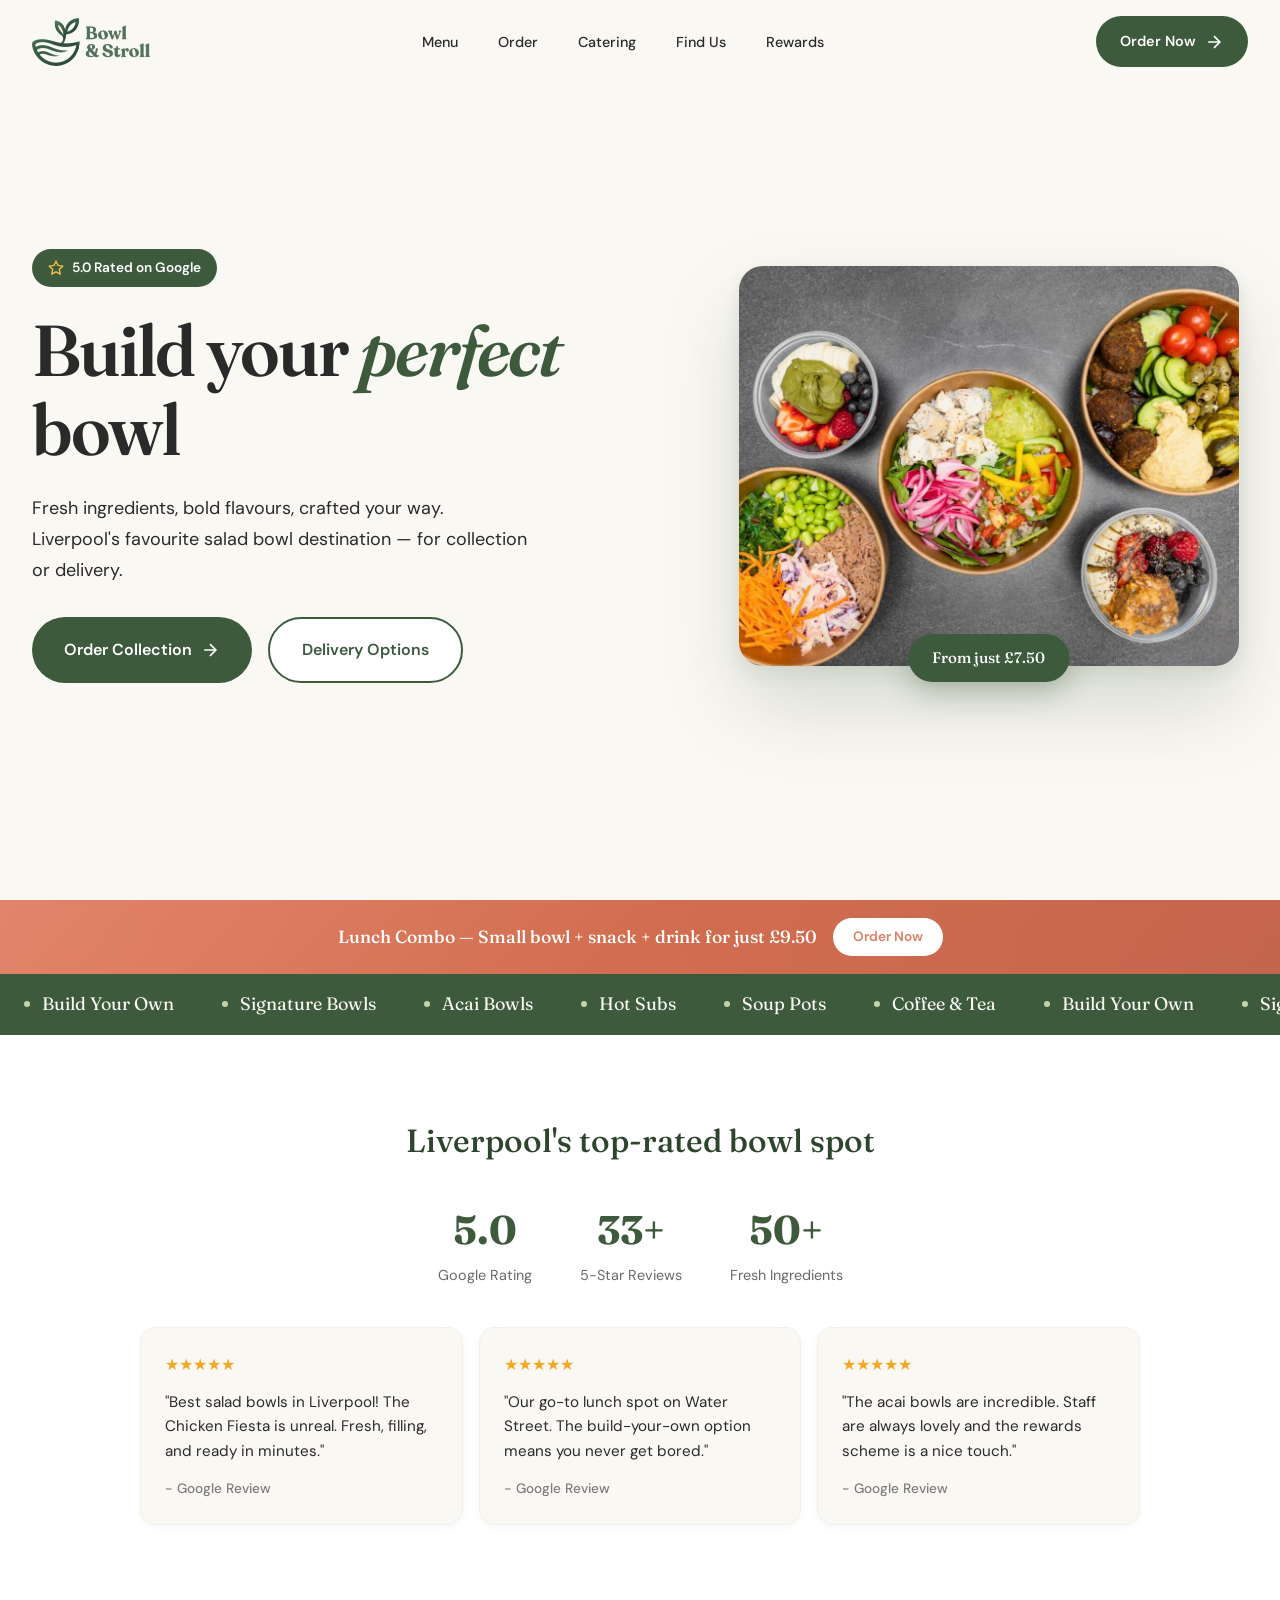
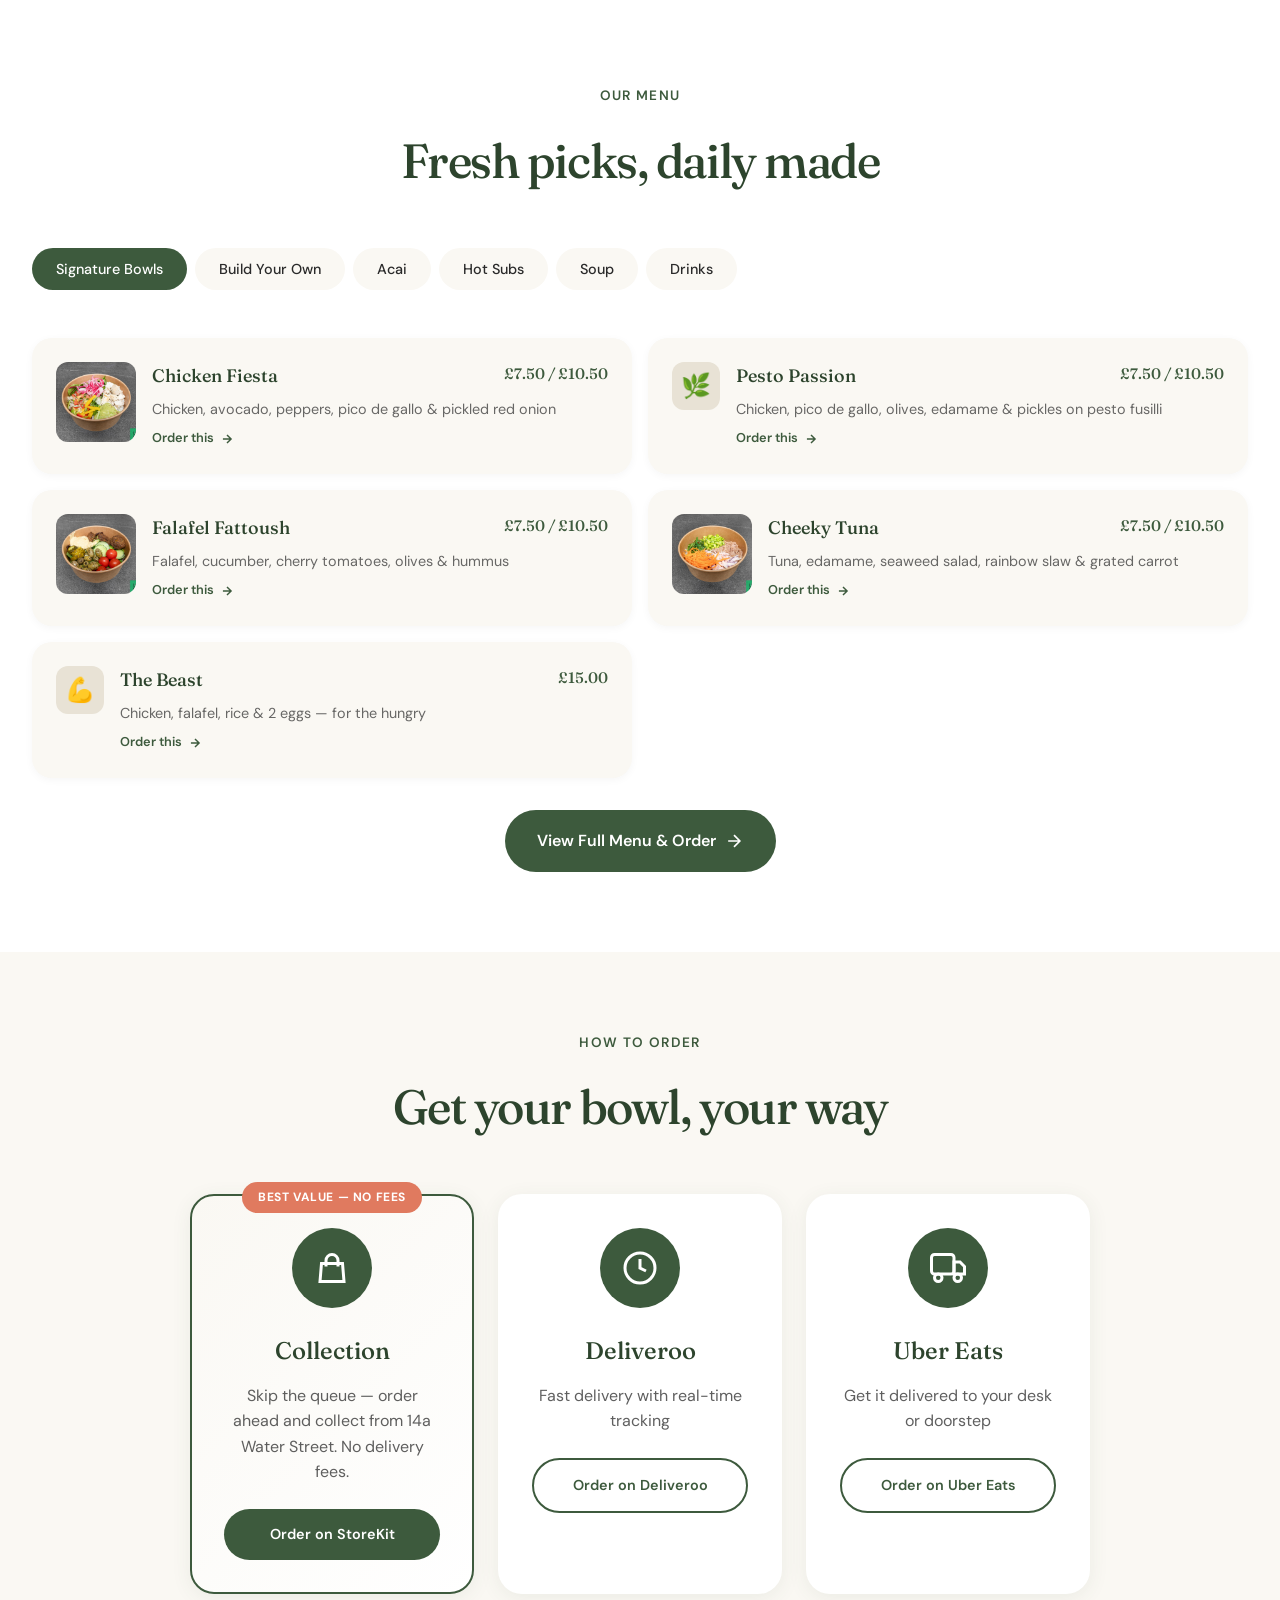
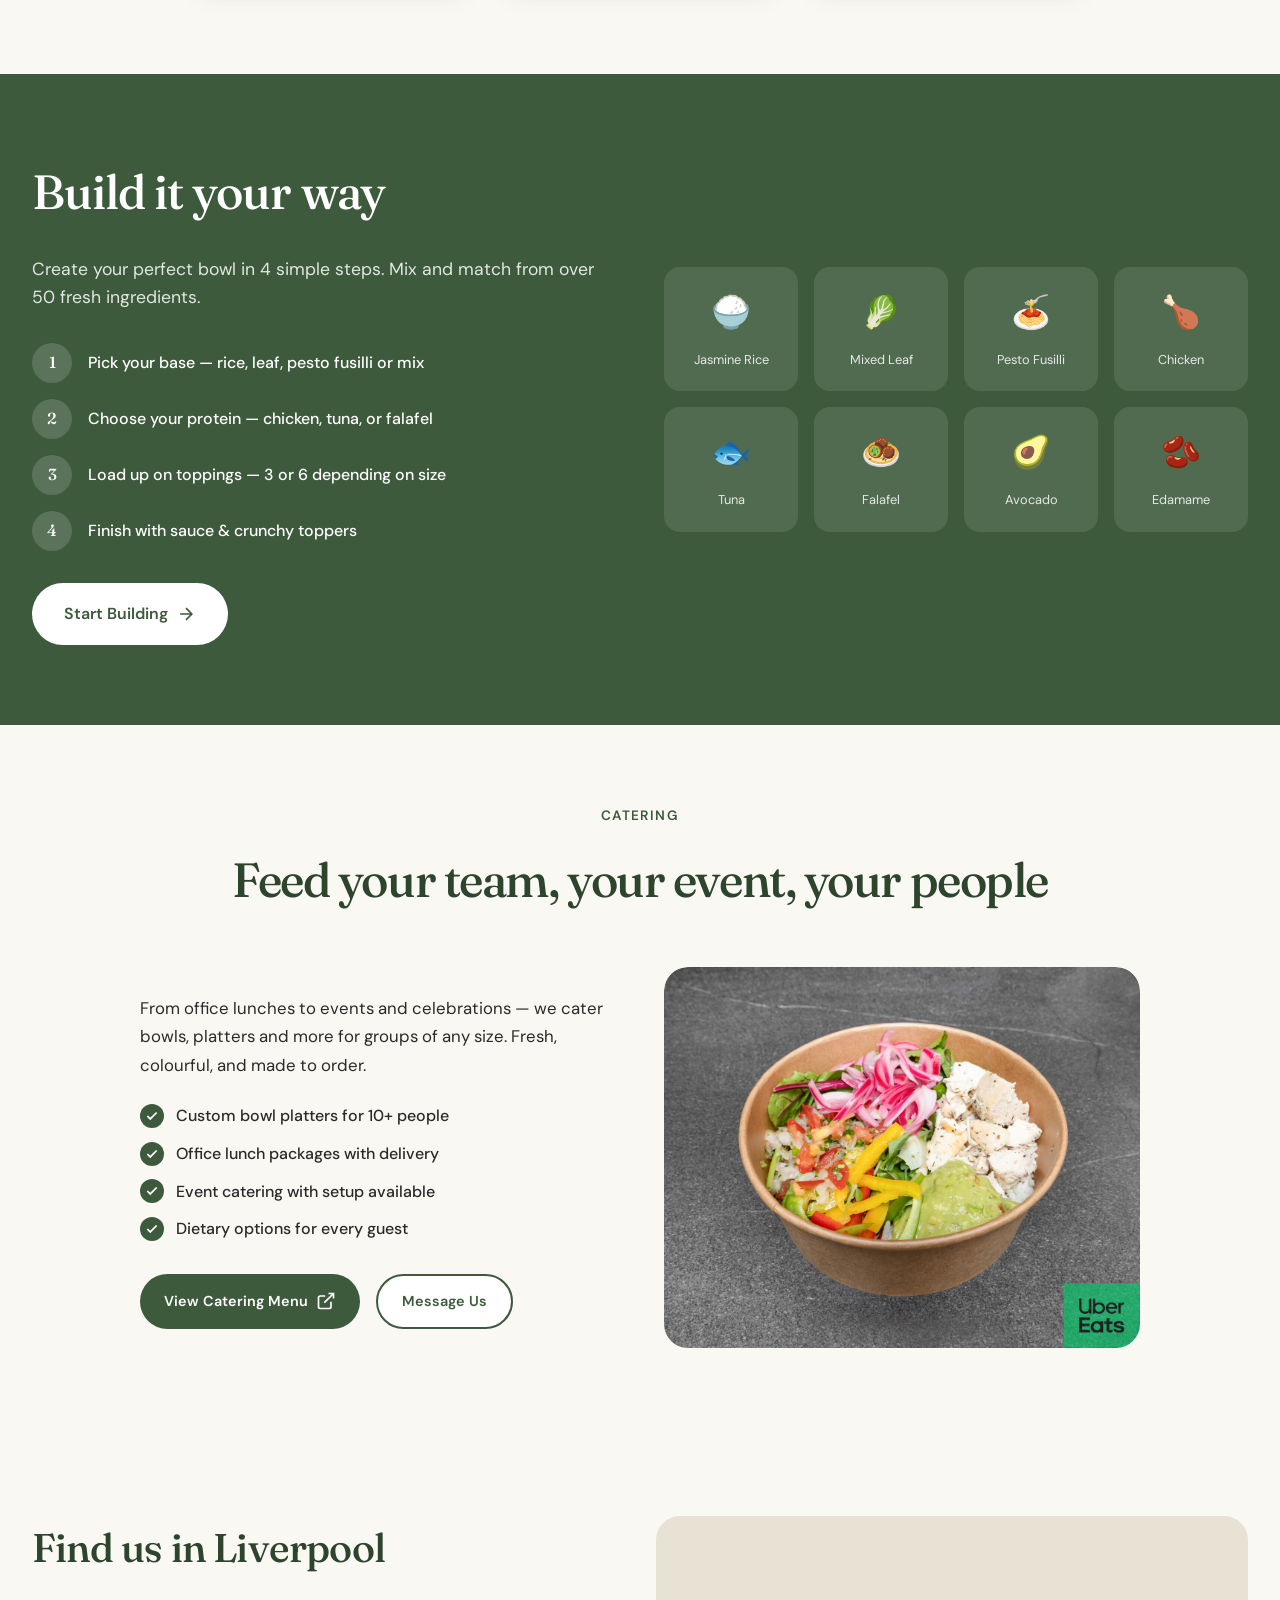
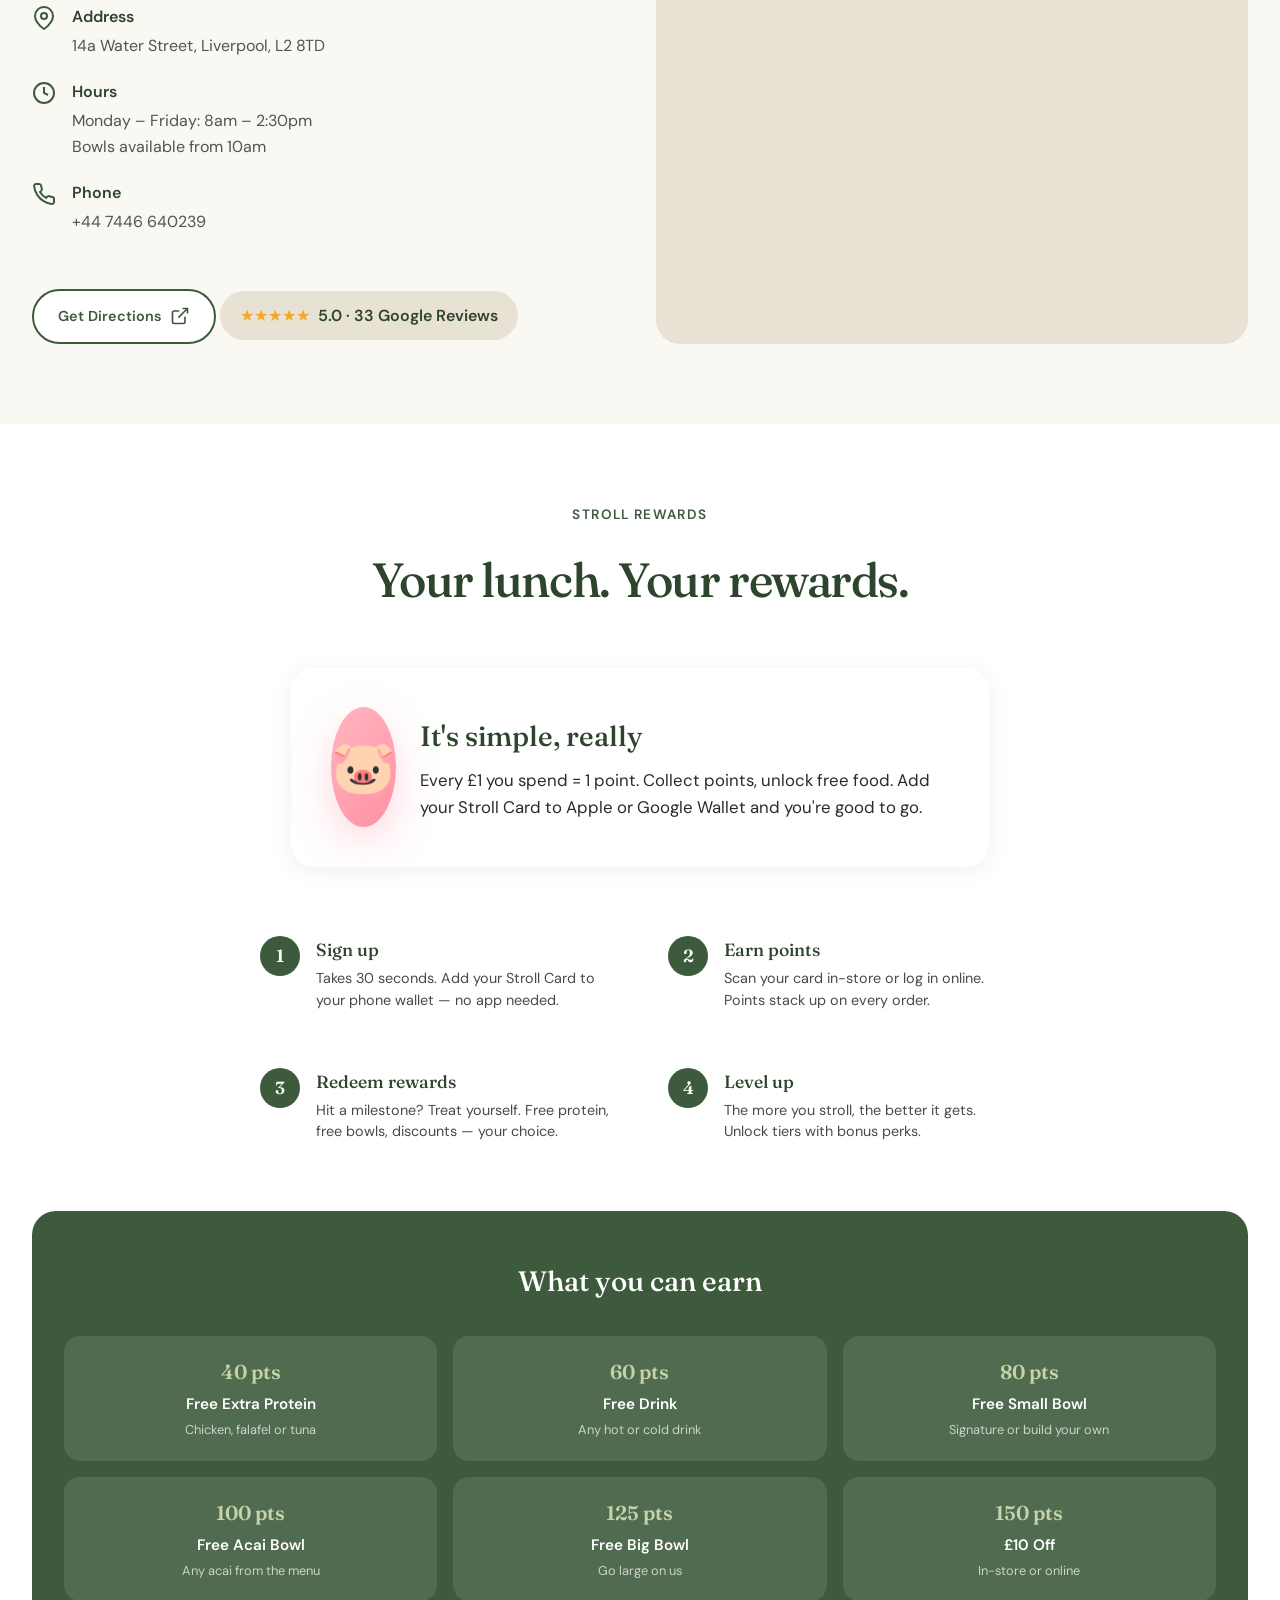
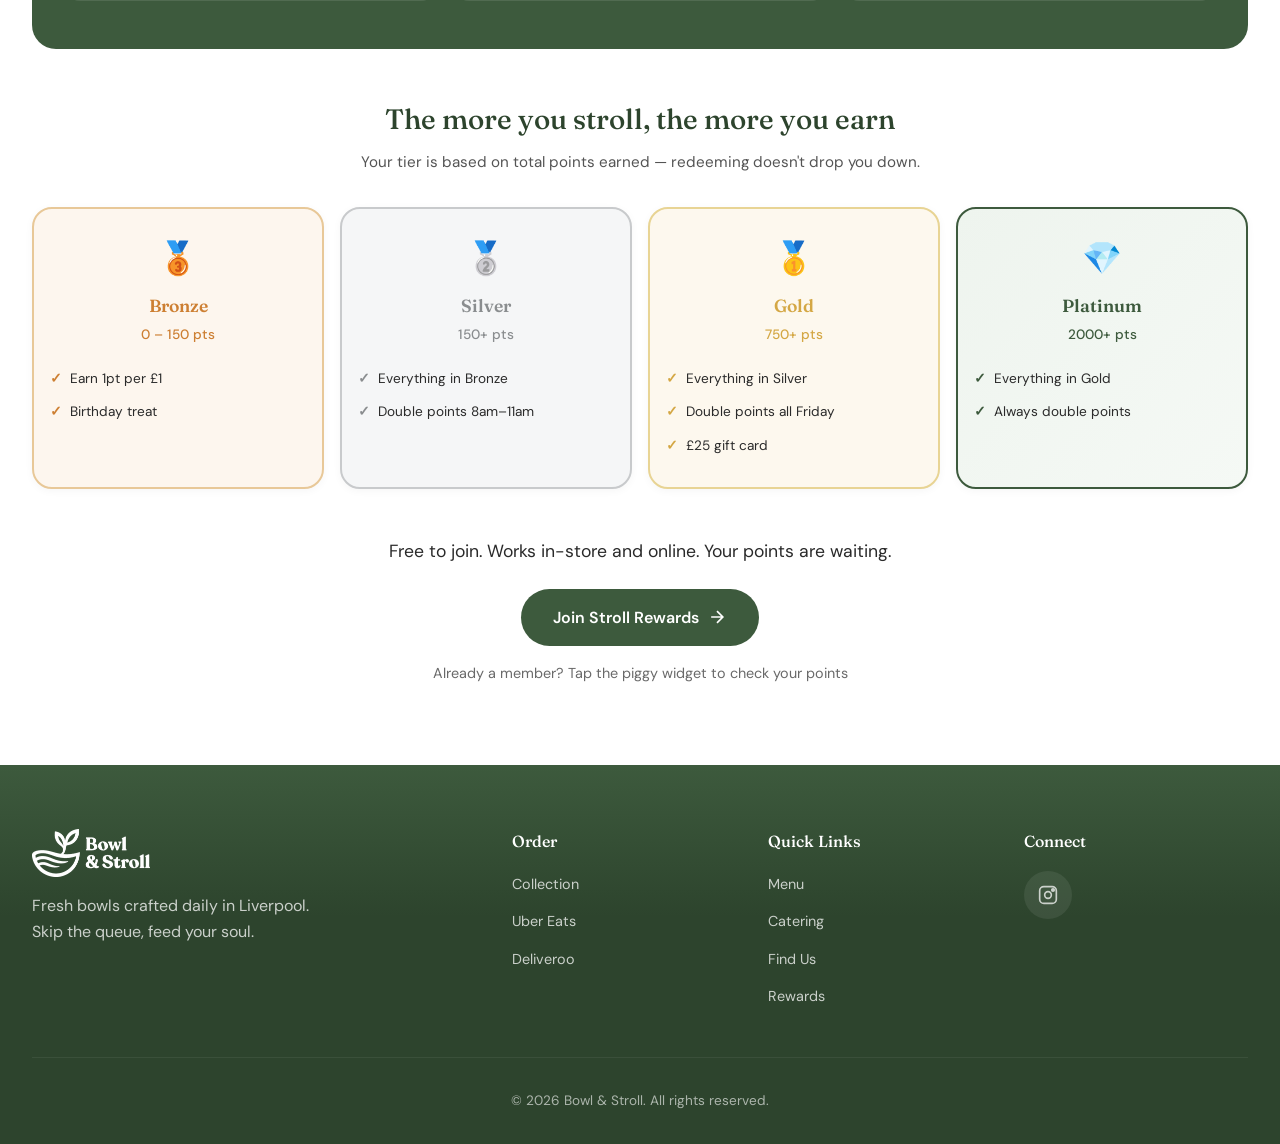
==== commit 2636506f: "Rebuild site: separate CSS/JS, theme polish, tier colors Complete rebuild from monolithic HTML to cl" ====
--- a/index.html
+++ b/index.html
@@ -45,12 +45,12 @@
         "openingHoursSpecification": [
             {
                 "@type": "OpeningHoursSpecification",
-                "dayOfWeek": ["Monday", "Tuesday", "Wednesday", "Thursday", "Friday"],
+                "dayOfWeek": ["Monday","Tuesday","Wednesday","Thursday","Friday"],
                 "opens": "08:00",
                 "closes": "14:30"
             }
         ],
-        "servesCuisine": ["Salad", "Healthy", "Acai", "Toasties"],
+        "servesCuisine": ["Salad","Healthy","Acai","Hot Subs"],
         "priceRange": "$$",
         "aggregateRating": {
             "@type": "AggregateRating",
@@ -66,18 +66,18 @@
                     "@type": "MenuSection",
                     "name": "Signature Bowls",
                     "hasMenuItem": [
-                        {"@type": "MenuItem", "name": "Chicken Fiesta", "offers": {"@type": "Offer", "priceCurrency": "GBP", "price": "7.50"}},
-                        {"@type": "MenuItem", "name": "Pesto Passion", "offers": {"@type": "Offer", "priceCurrency": "GBP", "price": "7.50"}},
-                        {"@type": "MenuItem", "name": "Falafel Fattoush", "offers": {"@type": "Offer", "priceCurrency": "GBP", "price": "7.50"}},
-                        {"@type": "MenuItem", "name": "Cheeky Tuna", "offers": {"@type": "Offer", "priceCurrency": "GBP", "price": "7.50"}}
+                        {"@type":"MenuItem","name":"Chicken Fiesta","offers":{"@type":"Offer","priceCurrency":"GBP","price":"7.50"}},
+                        {"@type":"MenuItem","name":"Pesto Passion","offers":{"@type":"Offer","priceCurrency":"GBP","price":"7.50"}},
+                        {"@type":"MenuItem","name":"Falafel Fattoush","offers":{"@type":"Offer","priceCurrency":"GBP","price":"7.50"}},
+                        {"@type":"MenuItem","name":"Cheeky Tuna","offers":{"@type":"Offer","priceCurrency":"GBP","price":"7.50"}}
                     ]
                 },
                 {
                     "@type": "MenuSection",
                     "name": "Acai Bowls",
                     "hasMenuItem": [
-                        {"@type": "MenuItem", "name": "Strawberry Delight", "offers": {"@type": "Offer", "priceCurrency": "GBP", "price": "8.50"}},
-                        {"@type": "MenuItem", "name": "Blueberry Dream", "offers": {"@type": "Offer", "priceCurrency": "GBP", "price": "8.50"}}
+                        {"@type":"MenuItem","name":"Strawberry Delight","offers":{"@type":"Offer","priceCurrency":"GBP","price":"8.50"}},
+                        {"@type":"MenuItem","name":"Blueberry Dream","offers":{"@type":"Offer","priceCurrency":"GBP","price":"8.50"}}
                     ]
                 }
             ]
@@ -85,1723 +85,29 @@
     }
     </script>
 
-    <!-- Fonts -->
+    <!-- Favicon -->
+    <link rel="icon" href="images/bowl_and_stroll_frameless.svg" type="image/svg+xml">
+
+    <!-- Fonts (preconnect for speed) -->
     <link rel="preconnect" href="https://fonts.googleapis.com">
     <link rel="preconnect" href="https://fonts.gstatic.com" crossorigin>
-    <link href="https://fonts.googleapis.com/css2?family=Fraunces:ital,opsz,wght@0,9..144,300;0,9..144,400;0,9..144,500;0,9..144,600;0,9..144,700;1,9..144,400&family=DM+Sans:ital,opsz,wght@0,9..40,300;0,9..40,400;0,9..40,500;0,9..40,600;1,9..40,400&display=swap" rel="stylesheet">
-
-    <style>
-        :root {
-            --forest: #3d5a3d;
-            --forest-dark: #2d442d;
-            --forest-light: #4a6b4a;
-            --sage: #7a9a7a;
-            --cream: #faf8f3;
-            --cream-dark: #f0ebe0;
-            --sand: #e8e2d5;
-            --charcoal: #2a2a2a;
-            --white: #ffffff;
-            --accent: #c4d4a8;
-            --coral: #e07a5f;
-            --font-display: 'Fraunces', Georgia, serif;
-            --font-body: 'DM Sans', -apple-system, sans-serif;
-            --ease-out-expo: cubic-bezier(0.16, 1, 0.3, 1);
-            --ease-out-quart: cubic-bezier(0.25, 1, 0.5, 1);
-        }
-
-        * {
-            margin: 0;
-            padding: 0;
-            box-sizing: border-box;
-        }
-
-        html {
-            scroll-behavior: smooth;
-            font-size: 16px;
-        }
-
-        body {
-            font-family: var(--font-body);
-            background: var(--cream);
-            color: var(--charcoal);
-            line-height: 1.6;
-            overflow-x: hidden;
-            -webkit-font-smoothing: antialiased;
-        }
-
-        /* Utility Classes */
-        .container {
-            width: 100%;
-            max-width: 1400px;
-            margin: 0 auto;
-            padding: 0 1.5rem;
-        }
-
-        /* Animations */
-        @keyframes fadeInUp {
-            from { opacity: 0; transform: translateY(40px); }
-            to { opacity: 1; transform: translateY(0); }
-        }
-
-        @keyframes fadeIn {
-            from { opacity: 0; }
-            to { opacity: 1; }
-        }
-
-        @keyframes slideInRight {
-            from { opacity: 0; transform: translateX(60px); }
-            to { opacity: 1; transform: translateX(0); }
-        }
-
-        @keyframes float {
-            0%, 100% { transform: translateY(0); }
-            50% { transform: translateY(-10px); }
-        }
-
-        @keyframes marquee {
-            0% { transform: translateX(0); }
-            100% { transform: translateX(-50%); }
-        }
-
-        @keyframes pulse {
-            0%, 100% { transform: scale(1); }
-            50% { transform: scale(1.05); }
-        }
-
-        .animate-on-scroll {
-            opacity: 0;
-            transform: translateY(40px);
-            transition: all 0.8s var(--ease-out-expo);
-        }
-
-        .animate-on-scroll.visible {
-            opacity: 1;
-            transform: translateY(0);
-        }
-
-        /* Header / Navigation */
-        header {
-            position: fixed;
-            top: 0;
-            left: 0;
-            right: 0;
-            z-index: 1000;
-            padding: 1rem 0;
-            transition: all 0.4s var(--ease-out-quart);
-        }
-
-        header.scrolled {
-            background: rgba(250, 248, 243, 0.95);
-            backdrop-filter: blur(20px);
-            -webkit-backdrop-filter: blur(20px);
-            box-shadow: 0 2px 40px rgba(0, 0, 0, 0.06);
-        }
-
-        nav {
-            display: flex;
-            justify-content: space-between;
-            align-items: center;
-        }
-
-        .logo {
-            display: flex;
-            align-items: center;
-            text-decoration: none;
-            color: var(--forest);
-        }
-
-        .logo img {
-            height: 48px;
-            width: auto;
-        }
-
-        .nav-links {
-            display: none;
-            gap: 2.5rem;
-            list-style: none;
-        }
-
-        .nav-links a {
-            text-decoration: none;
-            color: var(--charcoal);
-            font-size: 0.9rem;
-            font-weight: 500;
-            position: relative;
-            padding: 0.5rem 0;
-        }
-
-        .nav-links a::after {
-            content: '';
-            position: absolute;
-            bottom: 0;
-            left: 0;
-            width: 0;
-            height: 2px;
-            background: var(--forest);
-            transition: width 0.3s var(--ease-out-quart);
-        }
-
-        .nav-links a:hover::after {
-            width: 100%;
-        }
-
-        .nav-cta {
-            display: none;
-            gap: 0.75rem;
-        }
-
-        .btn {
-            display: inline-flex;
-            align-items: center;
-            justify-content: center;
-            gap: 0.5rem;
-            padding: 0.875rem 1.5rem;
-            border-radius: 100px;
-            font-family: var(--font-body);
-            font-size: 0.9rem;
-            font-weight: 600;
-            text-decoration: none;
-            cursor: pointer;
-            border: none;
-            transition: all 0.3s var(--ease-out-quart);
-        }
-
-        .btn-primary {
-            background: var(--forest);
-            color: var(--white);
-            font-weight: 600;
-        }
-
-        .btn-primary:hover {
-            background: var(--forest-dark);
-            transform: translateY(-2px);
-            box-shadow: 0 10px 30px rgba(61, 90, 61, 0.35);
-        }
-
-        .btn-secondary {
-            background: var(--white);
-            color: var(--forest);
-            border: 2px solid var(--forest);
-            font-weight: 600;
-        }
-
-        .btn-secondary:hover {
-            background: var(--forest);
-            color: var(--white);
-        }
-
-        .btn-large {
-            padding: 1.125rem 2rem;
-            font-size: 1rem;
-        }
-
-        .btn-icon {
-            width: 20px;
-            height: 20px;
-        }
-
-        /* Mobile Menu */
-        .mobile-menu-btn {
-            display: flex;
-            flex-direction: column;
-            gap: 5px;
-            background: none;
-            border: none;
-            cursor: pointer;
-            padding: 0.5rem;
-            z-index: 1001;
-        }
-
-        .mobile-menu-btn span {
-            width: 24px;
-            height: 2px;
-            background: var(--forest);
-            transition: all 0.3s ease;
-        }
-
-        .mobile-menu-btn.active span:nth-child(1) {
-            transform: rotate(45deg) translate(5px, 5px);
-        }
-
-        .mobile-menu-btn.active span:nth-child(2) {
-            opacity: 0;
-        }
-
-        .mobile-menu-btn.active span:nth-child(3) {
-            transform: rotate(-45deg) translate(5px, -5px);
-        }
-
-        .mobile-menu {
-            position: fixed;
-            top: 0;
-            left: 0;
-            right: 0;
-            bottom: 0;
-            background: var(--cream);
-            z-index: 999;
-            display: flex;
-            flex-direction: column;
-            justify-content: center;
-            align-items: center;
-            gap: 2rem;
-            opacity: 0;
-            visibility: hidden;
-            transition: all 0.4s var(--ease-out-quart);
-        }
-
-        .mobile-menu.active {
-            opacity: 1;
-            visibility: visible;
-        }
-
-        .mobile-menu a {
-            font-family: var(--font-display);
-            font-size: 2rem;
-            color: var(--forest);
-            text-decoration: none;
-            font-weight: 500;
-        }
-
-        /* Hero Section */
-        .hero {
-            min-height: 100vh;
-            min-height: 100dvh;
-            display: flex;
-            align-items: center;
-            position: relative;
-            padding: 6rem 0 4rem;
-            overflow: hidden;
-            background: var(--cream);
-        }
-
-        .hero-content {
-            position: relative;
-            z-index: 1;
-            display: grid;
-            grid-template-columns: 1fr;
-            gap: 3rem;
-            align-items: center;
-        }
-
-        .hero-text {
-            animation: fadeInUp 1s var(--ease-out-expo) 0.2s both;
-        }
-
-        .hero-tag {
-            display: inline-flex;
-            align-items: center;
-            gap: 0.5rem;
-            background: var(--forest);
-            padding: 0.5rem 1rem;
-            border-radius: 100px;
-            font-size: 0.85rem;
-            font-weight: 600;
-            color: var(--white);
-            margin-bottom: 1.5rem;
-        }
-
-        .hero-tag svg {
-            width: 16px;
-            height: 16px;
-            color: #f5c542;
-        }
-
-        .hero h1 {
-            font-family: var(--font-display);
-            font-size: clamp(2.5rem, 8vw, 4.5rem);
-            font-weight: 600;
-            line-height: 1.1;
-            color: var(--charcoal);
-            margin-bottom: 1.5rem;
-            letter-spacing: -0.03em;
-        }
-
-        .hero h1 em {
-            font-style: italic;
-            color: var(--forest);
-        }
-
-        .hero-description {
-            font-size: 1.125rem;
-            color: var(--charcoal);
-            max-width: 500px;
-            margin-bottom: 2rem;
-            line-height: 1.7;
-        }
-
-        .hero-buttons {
-            display: flex;
-            flex-wrap: wrap;
-            gap: 1rem;
-        }
-
-        .hero-image {
-            position: relative;
-            animation: slideInRight 1s var(--ease-out-expo) 0.4s both;
-        }
-
-        .hero-image {
-            position: relative;
-            animation: slideInRight 1s var(--ease-out-expo) 0.4s both;
-        }
-
-        .hero-photo {
-            width: 100%;
-            max-width: 500px;
-            border-radius: 24px;
-            box-shadow: 0 40px 80px rgba(61, 90, 61, 0.2);
-            margin: 0 auto;
-            display: block;
-            object-fit: cover;
-            aspect-ratio: 550/440;
-        }
-
-        .hero-photo-badge {
-            position: absolute;
-            bottom: -16px;
-            left: 50%;
-            transform: translateX(-50%);
-            background: var(--forest);
-            color: var(--white);
-            padding: 0.75rem 1.5rem;
-            border-radius: 100px;
-            font-family: var(--font-display);
-            font-size: 0.95rem;
-            font-weight: 500;
-            white-space: nowrap;
-            box-shadow: 0 10px 30px rgba(61, 90, 61, 0.35);
-        }
-
-        /* Promo Banner */
-        .promo-banner {
-            background: linear-gradient(135deg, var(--coral) 0%, #c4654e 100%);
-            color: var(--white);
-            padding: 1rem 0;
-            text-align: center;
-            position: relative;
-            overflow: hidden;
-        }
-
-        .promo-banner-content {
-            display: flex;
-            align-items: center;
-            justify-content: center;
-            gap: 1rem;
-            flex-wrap: wrap;
-        }
-
-        .promo-banner-text {
-            font-family: var(--font-display);
-            font-size: 1.1rem;
-            font-weight: 500;
-        }
-
-        .promo-banner .btn {
-            padding: 0.5rem 1.25rem;
-            font-size: 0.85rem;
-            background: var(--white);
-            color: var(--coral);
-        }
-
-        .promo-banner .btn:hover {
-            transform: translateY(-2px);
-            box-shadow: 0 8px 24px rgba(0, 0, 0, 0.2);
-        }
-
-        /* Marquee */
-        .marquee-section {
-            background: var(--forest);
-            padding: 1rem 0;
-            overflow: hidden;
-        }
-
-        .marquee-track {
-            display: flex;
-            animation: marquee 20s linear infinite;
-        }
-
-        .marquee-content {
-            display: flex;
-            align-items: center;
-            gap: 3rem;
-            padding: 0 1.5rem;
-            white-space: nowrap;
-        }
-
-        .marquee-item {
-            font-family: var(--font-display);
-            font-size: 1.125rem;
-            color: var(--cream);
-            font-weight: 400;
-            display: flex;
-            align-items: center;
-            gap: 0.75rem;
-        }
-
-        .marquee-dot {
-            width: 6px;
-            height: 6px;
-            background: var(--accent);
-            border-radius: 50%;
-        }
-
-        /* Social Proof */
-        .social-proof-section {
-            padding: 4rem 0;
-            background: var(--white);
-        }
-
-        .social-proof-header {
-            text-align: center;
-            margin-bottom: 2rem;
-        }
-
-        .social-proof-header h2 {
-            font-family: var(--font-display);
-            font-size: clamp(1.5rem, 4vw, 2rem);
-            font-weight: 500;
-            color: var(--forest-dark);
-        }
-
-        .social-proof-stats {
-            display: flex;
-            justify-content: center;
-            gap: 3rem;
-            flex-wrap: wrap;
-            margin-bottom: 2.5rem;
-        }
-
-        .stat-item {
-            text-align: center;
-        }
-
-        .stat-number {
-            font-family: var(--font-display);
-            font-size: 2.5rem;
-            font-weight: 700;
-            color: var(--forest);
-            display: block;
-        }
-
-        .stat-label {
-            font-size: 0.9rem;
-            color: var(--charcoal);
-            opacity: 0.7;
-        }
-
-        .reviews-grid {
-            display: grid;
-            grid-template-columns: 1fr;
-            gap: 1rem;
-            max-width: 1000px;
-            margin: 0 auto;
-        }
-
-        .review-card {
-            background: var(--cream);
-            border-radius: 16px;
-            padding: 1.5rem;
-            transition: all 0.3s var(--ease-out-quart);
-        }
-
-        .review-card:hover {
-            transform: translateY(-4px);
-            box-shadow: 0 10px 30px rgba(0, 0, 0, 0.06);
-        }
-
-        .review-stars {
-            color: #f5a623;
-            font-size: 1rem;
-            margin-bottom: 0.75rem;
-        }
-
-        .review-text {
-            font-size: 0.95rem;
-            color: var(--charcoal);
-            line-height: 1.6;
-            margin-bottom: 0.75rem;
-        }
-
-        .review-author {
-            font-size: 0.85rem;
-            color: var(--charcoal);
-            opacity: 0.6;
-            font-weight: 500;
-        }
-
-        /* Order Section */
-        .order-section {
-            padding: 5rem 0;
-            background: var(--cream);
-        }
-
-        .section-header {
-            text-align: center;
-            margin-bottom: 3rem;
-        }
-
-        .section-tag {
-            font-size: 0.85rem;
-            font-weight: 600;
-            color: var(--forest);
-            text-transform: uppercase;
-            letter-spacing: 0.1em;
-            margin-bottom: 1rem;
-        }
-
-        .section-title {
-            font-family: var(--font-display);
-            font-size: clamp(2rem, 5vw, 3rem);
-            font-weight: 500;
-            color: var(--forest-dark);
-            letter-spacing: -0.02em;
-        }
-
-        .order-options {
-            display: grid;
-            grid-template-columns: 1fr;
-            gap: 1.5rem;
-            max-width: 900px;
-            margin: 0 auto;
-        }
-
-        .order-card {
-            background: var(--white);
-            border-radius: 24px;
-            padding: 2rem;
-            text-align: center;
-            transition: all 0.4s var(--ease-out-quart);
-            border: 2px solid transparent;
-            text-decoration: none;
-            color: inherit;
-            display: block;
-        }
-
-        .order-card:hover {
-            transform: translateY(-8px);
-            border-color: var(--forest);
-            box-shadow: 0 20px 60px rgba(61, 90, 61, 0.15);
-        }
-
-        .order-card-featured {
-            border-color: var(--forest);
-            background: linear-gradient(135deg, var(--cream) 0%, var(--white) 100%);
-            position: relative;
-        }
-
-        .order-card-featured::before {
-            content: 'Best Value — No Fees';
-            position: absolute;
-            top: -14px;
-            left: 50%;
-            transform: translateX(-50%);
-            background: var(--coral);
-            color: var(--white);
-            padding: 0.35rem 1rem;
-            border-radius: 100px;
-            font-size: 0.75rem;
-            font-weight: 700;
-            text-transform: uppercase;
-            letter-spacing: 0.05em;
-            white-space: nowrap;
-        }
-
-        .order-icon {
-            width: 80px;
-            height: 80px;
-            background: var(--forest);
-            border-radius: 50%;
-            display: flex;
-            align-items: center;
-            justify-content: center;
-            margin: 0 auto 1.5rem;
-        }
-
-        .order-icon svg {
-            width: 36px;
-            height: 36px;
-            color: var(--white);
-        }
-
-        .order-card h3 {
-            font-family: var(--font-display);
-            font-size: 1.5rem;
-            font-weight: 500;
-            color: var(--forest-dark);
-            margin-bottom: 0.75rem;
-        }
-
-        .order-card p {
-            color: var(--charcoal);
-            opacity: 0.75;
-            margin-bottom: 1.5rem;
-        }
-
-        .order-card .btn {
-            width: 100%;
-        }
-
-        /* Menu Section */
-        .menu-section {
-            padding: 5rem 0;
-            background: var(--white);
-        }
-
-        .menu-tabs {
-            display: flex;
-            gap: 0.5rem;
-            overflow-x: auto;
-            padding-bottom: 1rem;
-            margin-bottom: 2rem;
-            scrollbar-width: none;
-            -ms-overflow-style: none;
-        }
-
-        .menu-tabs::-webkit-scrollbar {
-            display: none;
-        }
-
-        .menu-tab {
-            flex-shrink: 0;
-            padding: 0.75rem 1.5rem;
-            border-radius: 100px;
-            border: none;
-            background: var(--cream);
-            font-family: var(--font-body);
-            font-size: 0.9rem;
-            font-weight: 500;
-            color: var(--charcoal);
-            cursor: pointer;
-            transition: all 0.3s ease;
-        }
-
-        .menu-tab.active,
-        .menu-tab:hover {
-            background: var(--forest);
-            color: var(--white);
-        }
-
-        .menu-grid {
-            display: none;
-            grid-template-columns: 1fr;
-            gap: 1rem;
-        }
-
-        .menu-grid.active {
-            display: grid;
-        }
-
-        .menu-item {
-            background: var(--cream);
-            border-radius: 20px;
-            padding: 1.5rem;
-            display: flex;
-            gap: 1rem;
-            align-items: flex-start;
-            transition: all 0.3s var(--ease-out-quart);
-        }
-
-        .menu-item:hover {
-            transform: translateX(8px);
-            box-shadow: 0 10px 40px rgba(0, 0, 0, 0.08);
-        }
-
-        .menu-item-photo {
-            width: 80px;
-            height: 80px;
-            border-radius: 12px;
-            object-fit: cover;
-            flex-shrink: 0;
-        }
-
-        .menu-item-emoji {
-            width: 48px;
-            height: 48px;
-            background: var(--sand);
-            border-radius: 12px;
-            display: flex;
-            align-items: center;
-            justify-content: center;
-            font-size: 1.5rem;
-            flex-shrink: 0;
-        }
-
-        .menu-item-content {
-            flex: 1;
-        }
-
-        .menu-item-header {
-            display: flex;
-            justify-content: space-between;
-            align-items: flex-start;
-            gap: 1rem;
-            margin-bottom: 0.5rem;
-        }
-
-        .menu-item h4 {
-            font-family: var(--font-display);
-            font-size: 1.125rem;
-            font-weight: 500;
-            color: var(--forest-dark);
-        }
-
-        .menu-item-price {
-            font-weight: 600;
-            color: var(--forest);
-            white-space: nowrap;
-        }
-
-        .menu-item p {
-            font-size: 0.9rem;
-            color: var(--charcoal);
-            opacity: 0.7;
-            line-height: 1.5;
-        }
-
-        .menu-item-cta {
-            display: inline-flex;
-            align-items: center;
-            gap: 0.35rem;
-            margin-top: 0.5rem;
-            font-size: 0.8rem;
-            font-weight: 600;
-            color: var(--forest);
-            text-decoration: none;
-            transition: all 0.2s ease;
-        }
-
-        .menu-item-cta:hover {
-            gap: 0.6rem;
-        }
-
-        .menu-item-cta svg {
-            width: 14px;
-            height: 14px;
-        }
-
-        .menu-section-cta {
-            text-align: center;
-            margin-top: 2rem;
-        }
-
-        /* Photo Gallery */
-        .photo-gallery {
-            display: grid;
-            grid-template-columns: repeat(2, 1fr);
-            gap: 1rem;
-            margin: 2rem 0;
-        }
-
-        .photo-gallery img {
-            width: 100%;
-            border-radius: 16px;
-            object-fit: cover;
-            aspect-ratio: 550/440;
-            transition: transform 0.3s var(--ease-out-quart);
-        }
-
-        .photo-gallery img:hover {
-            transform: scale(1.03);
-        }
-
-        /* Build Your Own Section */
-        .byo-section {
-            padding: 5rem 0;
-            background: var(--forest);
-            color: var(--white);
-        }
-
-        .byo-content {
-            display: grid;
-            grid-template-columns: 1fr;
-            gap: 3rem;
-            align-items: center;
-        }
-
-        .byo-text h2 {
-            font-family: var(--font-display);
-            font-size: clamp(2rem, 5vw, 3rem);
-            font-weight: 500;
-            margin-bottom: 1.5rem;
-            letter-spacing: -0.02em;
-        }
-
-        .byo-text p {
-            opacity: 0.85;
-            margin-bottom: 2rem;
-            font-size: 1.1rem;
-        }
-
-        .byo-steps {
-            display: flex;
-            flex-direction: column;
-            gap: 1rem;
-            margin-bottom: 2rem;
-        }
-
-        .byo-step {
-            display: flex;
-            align-items: center;
-            gap: 1rem;
-        }
-
-        .byo-step-num {
-            width: 40px;
-            height: 40px;
-            background: rgba(255, 255, 255, 0.15);
-            border-radius: 50%;
-            display: flex;
-            align-items: center;
-            justify-content: center;
-            font-family: var(--font-display);
-            font-weight: 600;
-            flex-shrink: 0;
-        }
-
-        .byo-step span {
-            font-weight: 500;
-        }
-
-        .byo-visual {
-            display: grid;
-            grid-template-columns: repeat(3, 1fr);
-            gap: 1rem;
-        }
-
-        .byo-ingredient {
-            background: rgba(255, 255, 255, 0.1);
-            border-radius: 16px;
-            padding: 1.25rem;
-            text-align: center;
-            transition: all 0.3s ease;
-        }
-
-        .byo-ingredient:hover {
-            background: rgba(255, 255, 255, 0.2);
-            transform: scale(1.05);
-        }
-
-        .byo-ingredient-icon {
-            font-size: 2rem;
-            margin-bottom: 0.5rem;
-        }
-
-        .byo-ingredient span {
-            font-size: 0.8rem;
-            opacity: 0.85;
-        }
-
-        /* Catering Section */
-        .catering-section {
-            padding: 5rem 0;
-            background: var(--cream);
-        }
-
-        .catering-content {
-            display: grid;
-            grid-template-columns: 1fr;
-            gap: 3rem;
-            align-items: center;
-            max-width: 1000px;
-            margin: 0 auto;
-        }
-
-        .catering-text h2 {
-            font-family: var(--font-display);
-            font-size: clamp(2rem, 5vw, 2.5rem);
-            font-weight: 500;
-            color: var(--forest-dark);
-            margin-bottom: 1rem;
-            letter-spacing: -0.02em;
-        }
-
-        .catering-text p {
-            font-size: 1.05rem;
-            color: var(--charcoal);
-            line-height: 1.7;
-            margin-bottom: 1.5rem;
-        }
-
-        .catering-features {
-            list-style: none;
-            display: flex;
-            flex-direction: column;
-            gap: 0.75rem;
-            margin-bottom: 2rem;
-        }
-
-        .catering-features li {
-            display: flex;
-            align-items: center;
-            gap: 0.75rem;
-            font-weight: 500;
-            color: var(--charcoal);
-        }
-
-        .catering-features li::before {
-            content: '';
-            width: 24px;
-            height: 24px;
-            background: var(--forest);
-            border-radius: 50%;
-            display: flex;
-            align-items: center;
-            justify-content: center;
-            flex-shrink: 0;
-            background-image: url("data:image/svg+xml,%3Csvg xmlns='http://www.w3.org/2000/svg' width='14' height='14' viewBox='0 0 24 24' fill='none' stroke='white' stroke-width='3'%3E%3Cpath d='M20 6L9 17l-5-5'/%3E%3C/svg%3E");
-            background-repeat: no-repeat;
-            background-position: center;
-        }
-
-        .catering-buttons {
-            display: flex;
-            flex-wrap: wrap;
-            gap: 1rem;
-        }
-
-        .catering-image {
-            border-radius: 24px;
-            overflow: hidden;
-        }
-
-        .catering-image img {
-            width: 100%;
-            border-radius: 24px;
-            object-fit: cover;
-            aspect-ratio: 550/440;
-        }
-
-        /* Location Section */
-        .location-section {
-            padding: 5rem 0;
-            background: var(--white);
-        }
-
-        .location-content {
-            display: grid;
-            grid-template-columns: 1fr;
-            gap: 2rem;
-        }
-
-        .location-info h2 {
-            font-family: var(--font-display);
-            font-size: clamp(2rem, 5vw, 2.5rem);
-            font-weight: 500;
-            color: var(--forest-dark);
-            margin-bottom: 1.5rem;
-            letter-spacing: -0.02em;
-        }
-
-        .location-details {
-            display: flex;
-            flex-direction: column;
-            gap: 1.25rem;
-            margin-bottom: 2rem;
-        }
-
-        .location-detail {
-            display: flex;
-            align-items: flex-start;
-            gap: 1rem;
-        }
-
-        .location-detail svg {
-            width: 24px;
-            height: 24px;
-            color: var(--forest);
-            flex-shrink: 0;
-            margin-top: 0.125rem;
-        }
-
-        .location-detail strong {
-            display: block;
-            font-weight: 600;
-            color: var(--forest-dark);
-            margin-bottom: 0.25rem;
-        }
-
-        .location-detail span {
-            color: var(--charcoal);
-            opacity: 0.8;
-        }
-
-        .location-map {
-            border-radius: 24px;
-            overflow: hidden;
-            height: 300px;
-            background: var(--sand);
-        }
-
-        .location-map iframe {
-            width: 100%;
-            height: 100%;
-            border: none;
-        }
-
-        .rating-badge {
-            display: inline-flex;
-            align-items: center;
-            gap: 0.5rem;
-            background: var(--sand);
-            padding: 0.75rem 1.25rem;
-            border-radius: 100px;
-            margin-top: 1.5rem;
-        }
-
-        .rating-stars {
-            color: #f5a623;
-            font-size: 1rem;
-        }
-
-        .rating-text {
-            font-weight: 600;
-            color: var(--forest-dark);
-        }
-
-        /* Rewards Section */
-        .rewards-section {
-            padding: 5rem 0;
-            background: var(--cream);
-            position: relative;
-            overflow: hidden;
-        }
-
-        .rewards-intro {
-            max-width: 700px;
-            margin: 0 auto 3rem;
-        }
-
-        .rewards-intro-card {
-            background: var(--white);
-            border-radius: 24px;
-            padding: 2rem;
-            display: flex;
-            flex-direction: column;
-            align-items: center;
-            text-align: center;
-            gap: 1.5rem;
-            box-shadow: 0 10px 40px rgba(0, 0, 0, 0.06);
-        }
-
-        .piggy-widget {
-            width: 100px;
-            height: 100px;
-            background: linear-gradient(135deg, #ffb6c1 0%, #ff91a4 100%);
-            border-radius: 50%;
-            display: flex;
-            align-items: center;
-            justify-content: center;
-            box-shadow: 0 15px 40px rgba(255, 145, 164, 0.35);
-            animation: float 3s ease-in-out infinite;
-        }
-
-        .piggy-icon {
-            font-size: 2.75rem;
-        }
-
-        .rewards-intro-text h3 {
-            font-family: var(--font-display);
-            font-size: 1.5rem;
-            color: var(--forest-dark);
-            margin-bottom: 0.5rem;
-            font-weight: 500;
-        }
-
-        .rewards-intro-text p {
-            font-size: 1.05rem;
-            color: var(--charcoal);
-            line-height: 1.6;
-        }
-
-        .rewards-steps {
-            display: grid;
-            grid-template-columns: 1fr;
-            gap: 1rem;
-            max-width: 800px;
-            margin: 0 auto 3rem;
-        }
-
-        .reward-step {
-            display: flex;
-            align-items: flex-start;
-            gap: 1rem;
-            background: var(--white);
-            padding: 1.25rem;
-            border-radius: 16px;
-            transition: all 0.3s var(--ease-out-quart);
-        }
-
-        .reward-step:hover {
-            transform: translateX(8px);
-            box-shadow: 0 10px 30px rgba(0, 0, 0, 0.06);
-        }
-
-        .reward-step-num {
-            width: 40px;
-            height: 40px;
-            background: var(--forest);
-            color: var(--white);
-            border-radius: 50%;
-            display: flex;
-            align-items: center;
-            justify-content: center;
-            font-family: var(--font-display);
-            font-weight: 600;
-            font-size: 1.1rem;
-            flex-shrink: 0;
-        }
-
-        .reward-step-content h4 {
-            font-family: var(--font-display);
-            font-size: 1.1rem;
-            color: var(--forest-dark);
-            margin-bottom: 0.25rem;
-            font-weight: 500;
-        }
-
-        .reward-step-content p {
-            color: var(--charcoal);
-            font-size: 0.9rem;
-            line-height: 1.5;
-            opacity: 0.85;
-        }
-
-        .rewards-available {
-            background: var(--forest);
-            border-radius: 24px;
-            padding: 2.5rem 1.5rem;
-            margin-bottom: 3rem;
-            text-align: center;
-        }
-
-        .rewards-available h3 {
-            font-family: var(--font-display);
-            font-size: 1.5rem;
-            color: var(--white);
-            margin-bottom: 2rem;
-            font-weight: 500;
-        }
-
-        .rewards-grid {
-            display: grid;
-            grid-template-columns: repeat(2, 1fr);
-            gap: 1rem;
-        }
-
-        .reward-item {
-            background: rgba(255, 255, 255, 0.1);
-            border-radius: 16px;
-            padding: 1.25rem 1rem;
-            display: flex;
-            flex-direction: column;
-            gap: 0.25rem;
-            transition: all 0.3s ease;
-        }
-
-        .reward-item:hover {
-            background: rgba(255, 255, 255, 0.18);
-            transform: scale(1.02);
-        }
-
-        .reward-points {
-            font-family: var(--font-display);
-            font-size: 1.25rem;
-            font-weight: 600;
-            color: var(--accent);
-        }
-
-        .reward-name {
-            font-weight: 600;
-            color: var(--white);
-            font-size: 0.95rem;
-        }
-
-        .reward-desc {
-            font-size: 0.8rem;
-            color: rgba(255, 255, 255, 0.7);
-        }
-
-        .rewards-tiers {
-            text-align: center;
-            margin-bottom: 3rem;
-        }
-
-        .rewards-tiers h3 {
-            font-family: var(--font-display);
-            font-size: 1.5rem;
-            color: var(--forest-dark);
-            margin-bottom: 0.5rem;
-            font-weight: 500;
-        }
-
-        .tiers-subtitle {
-            color: var(--charcoal);
-            opacity: 0.8;
-            margin-bottom: 2rem;
-            font-size: 0.95rem;
-        }
-
-        .tiers-grid {
-            display: grid;
-            grid-template-columns: repeat(2, 1fr);
-            gap: 1rem;
-        }
-
-        .tier-card {
-            background: var(--white);
-            border-radius: 20px;
-            padding: 1.5rem 1rem;
-            text-align: center;
-            border: 2px solid var(--sand);
-            transition: all 0.3s ease;
-        }
-
-        .tier-card:hover {
-            transform: translateY(-4px);
-            box-shadow: 0 15px 40px rgba(0, 0, 0, 0.08);
-        }
-
-        .tier-badge {
-            font-size: 2rem;
-            display: block;
-            margin-bottom: 0.5rem;
-        }
-
-        .tier-card h4 {
-            font-family: var(--font-display);
-            font-size: 1.1rem;
-            color: var(--forest-dark);
-            font-weight: 600;
-            margin-bottom: 0.25rem;
-        }
-
-        .tier-range {
-            font-size: 0.85rem;
-            color: var(--forest);
-            font-weight: 500;
-            display: block;
-            margin-bottom: 1rem;
-        }
-
-        .tier-perks {
-            list-style: none;
-            text-align: left;
-            font-size: 0.85rem;
-            color: var(--charcoal);
-        }
-
-        .tier-perks li {
-            padding: 0.375rem 0;
-            padding-left: 1.25rem;
-            position: relative;
-        }
-
-        .tier-perks li::before {
-            content: '\2713';
-            position: absolute;
-            left: 0;
-            color: var(--forest);
-            font-weight: 600;
-        }
-
-        .tier-platinum {
-            border-color: var(--forest);
-            background: linear-gradient(135deg, var(--cream) 0%, var(--white) 100%);
-        }
-
-        .rewards-cta {
-            text-align: center;
-        }
-
-        .rewards-cta > p {
-            font-size: 1.1rem;
-            color: var(--charcoal);
-            margin-bottom: 1.5rem;
-        }
-
-        .rewards-cta-buttons {
-            display: flex;
-            flex-direction: column;
-            align-items: center;
-            gap: 1rem;
-        }
-
-        .rewards-cta-note {
-            font-size: 0.9rem;
-            color: var(--charcoal);
-            opacity: 0.7;
-        }
-
-        /* Signup Modal */
-        .signup-modal {
-            position: fixed;
-            top: 0;
-            left: 0;
-            right: 0;
-            bottom: 0;
-            z-index: 2000;
-            display: flex;
-            align-items: center;
-            justify-content: center;
-            padding: 1rem;
-            opacity: 0;
-            visibility: hidden;
-            transition: all 0.3s var(--ease-out-quart);
-        }
-
-        .signup-modal.active {
-            opacity: 1;
-            visibility: visible;
-        }
-
-        .signup-modal-backdrop {
-            position: absolute;
-            top: 0;
-            left: 0;
-            right: 0;
-            bottom: 0;
-            background: rgba(0, 0, 0, 0.6);
-            backdrop-filter: blur(4px);
-            -webkit-backdrop-filter: blur(4px);
-        }
-
-        .signup-modal-content {
-            position: relative;
-            background: var(--white);
-            border-radius: 24px;
-            width: 100%;
-            max-width: 480px;
-            max-height: 90vh;
-            overflow: hidden;
-            box-shadow: 0 25px 80px rgba(0, 0, 0, 0.3);
-            transform: translateY(20px) scale(0.95);
-            transition: transform 0.3s var(--ease-out-quart);
-        }
-
-        .signup-modal.active .signup-modal-content {
-            transform: translateY(0) scale(1);
-        }
-
-        .signup-modal-close {
-            position: absolute;
-            top: 1rem;
-            right: 1rem;
-            width: 40px;
-            height: 40px;
-            background: var(--sand);
-            border: none;
-            border-radius: 50%;
-            cursor: pointer;
-            display: flex;
-            align-items: center;
-            justify-content: center;
-            transition: all 0.2s ease;
-            z-index: 10;
-        }
-
-        .signup-modal-close:hover {
-            background: var(--forest);
-        }
-
-        .signup-modal-close svg {
-            width: 20px;
-            height: 20px;
-            color: var(--charcoal);
-            transition: color 0.2s ease;
-        }
-
-        .signup-modal-close:hover svg {
-            color: var(--white);
-        }
-
-        .signup-modal-header {
-            background: var(--forest);
-            padding: 2rem 1.5rem;
-            text-align: center;
-            color: var(--white);
-        }
-
-        .signup-modal-piggy {
-            font-size: 3rem;
-            margin-bottom: 0.75rem;
-            animation: float 3s ease-in-out infinite;
-        }
-
-        .signup-modal-header h3 {
-            font-family: var(--font-display);
-            font-size: 1.5rem;
-            font-weight: 500;
-            margin-bottom: 0.5rem;
-        }
-
-        .signup-modal-header p {
-            font-size: 0.95rem;
-            opacity: 0.9;
-        }
-
-        .signup-modal-form {
-            min-height: 400px;
-            max-height: 60vh;
-            overflow-y: auto;
-            padding: 1.5rem;
-        }
-
-        .signup-modal-form iframe {
-            width: 100%;
-            height: 100%;
-            border: none;
-        }
-
-        #leatFormContainer {
-            width: 100%;
-        }
-
-        /* Footer */
-        footer {
-            background: var(--forest-dark);
-            color: var(--white);
-            padding: 4rem 0 2rem;
-        }
-
-        .footer-content {
-            display: grid;
-            grid-template-columns: 1fr;
-            gap: 2rem;
-            margin-bottom: 3rem;
-        }
-
-        .footer-brand .logo {
-            margin-bottom: 1rem;
-        }
-
-        .footer-logo img {
-            filter: brightness(0) invert(1);
-        }
-
-        .footer-tagline {
-            opacity: 0.75;
-            max-width: 280px;
-        }
-
-        .footer-links h5 {
-            font-family: var(--font-display);
-            font-size: 1rem;
-            font-weight: 500;
-            margin-bottom: 1rem;
-        }
-
-        .footer-links ul {
-            list-style: none;
-            display: flex;
-            flex-direction: column;
-            gap: 0.75rem;
-        }
-
-        .footer-links a {
-            color: var(--white);
-            opacity: 0.75;
-            text-decoration: none;
-            font-size: 0.9rem;
-            transition: opacity 0.3s ease;
-        }
-
-        .footer-links a:hover {
-            opacity: 1;
-        }
-
-        .social-links {
-            display: flex;
-            gap: 1rem;
-        }
-
-        .social-link {
-            width: 44px;
-            height: 44px;
-            background: rgba(255, 255, 255, 0.1);
-            border-radius: 50%;
-            display: flex;
-            align-items: center;
-            justify-content: center;
-            color: var(--white);
-            text-decoration: none;
-            transition: all 0.3s ease;
-        }
-
-        .social-link:hover {
-            background: var(--white);
-            color: var(--forest);
-        }
-
-        .footer-bottom {
-            border-top: 1px solid rgba(255, 255, 255, 0.1);
-            padding-top: 2rem;
-            text-align: center;
-            opacity: 0.6;
-            font-size: 0.85rem;
-        }
-
-        /* Responsive */
-        @media (min-width: 480px) {
-            .rewards-intro-card {
-                flex-direction: row;
-                text-align: left;
-                padding: 2.5rem;
-            }
-
-            .rewards-grid {
-                grid-template-columns: repeat(3, 1fr);
-            }
-
-            .reviews-grid {
-                grid-template-columns: repeat(2, 1fr);
-            }
-
-            .photo-gallery {
-                grid-template-columns: repeat(3, 1fr);
-            }
-        }
-
-        @media (min-width: 640px) {
-            .order-options {
-                grid-template-columns: repeat(2, 1fr);
-            }
-
-            .menu-grid {
-                grid-template-columns: repeat(2, 1fr);
-            }
-
-            .rewards-steps {
-                grid-template-columns: repeat(2, 1fr);
-            }
-
-            .tiers-grid {
-                grid-template-columns: repeat(4, 1fr);
-            }
-
-            .rewards-available {
-                padding: 3rem 2rem;
-            }
-
-            .signup-modal-content {
-                max-width: 520px;
-            }
-
-            .signup-modal-form {
-                min-height: 450px;
-                padding: 2rem;
-            }
-
-            .catering-content {
-                grid-template-columns: 1fr 1fr;
-            }
-        }
-
-        @media (min-width: 768px) {
-            .nav-links {
-                display: flex;
-            }
-
-            .nav-cta {
-                display: flex;
-            }
-
-            .mobile-menu-btn {
-                display: none;
-            }
-
-            .hero-content {
-                grid-template-columns: 1.1fr 0.9fr;
-                gap: 4rem;
-            }
-
-            .hero-photo {
-                max-width: 500px;
-            }
-
-            .byo-content {
-                grid-template-columns: 1fr 1fr;
-            }
-
-            .location-content {
-                grid-template-columns: 1fr 1fr;
-            }
-
-            .location-map {
-                height: 100%;
-                min-height: 400px;
-            }
-
-            .footer-content {
-                grid-template-columns: 2fr 1fr 1fr 1fr;
-            }
-
-            .piggy-widget {
-                width: 120px;
-                height: 120px;
-            }
-
-            .piggy-icon {
-                font-size: 3.25rem;
-            }
-
-            .rewards-intro-text h3 {
-                font-size: 1.75rem;
-            }
-
-            .rewards-available h3,
-            .rewards-tiers h3 {
-                font-size: 1.75rem;
-            }
-
-            .reviews-grid {
-                grid-template-columns: repeat(3, 1fr);
-            }
-        }
-
-        @media (min-width: 1024px) {
-            .container {
-                padding: 0 2rem;
-            }
-
-            .order-options {
-                grid-template-columns: repeat(3, 1fr);
-            }
-
-            .byo-visual {
-                grid-template-columns: repeat(4, 1fr);
-            }
-        }
-
-        /* Sticky Order Button (Mobile) */
-        .sticky-order {
-            position: fixed;
-            bottom: 1.5rem;
-            left: 1rem;
-            right: 1rem;
-            z-index: 900;
-            display: block;
-        }
-
-        .sticky-order .btn {
-            width: 100%;
-            box-shadow: 0 10px 40px rgba(61, 90, 61, 0.4);
-        }
-
-        @media (min-width: 768px) {
-            .sticky-order {
-                display: none;
-            }
-        }
-    </style>
+
+    <!-- Preload hero image -->
+    <link rel="preload" as="image" href="images/Hero-1024x819.jpg">
+
+    <!-- Stylesheet -->
+    <link rel="stylesheet" href="css/style.css">
 </head>
 <body>
-    <!-- Header -->
+
+    <!-- ==========================================
+         HEADER & NAVIGATION
+         ========================================== -->
     <header>
         <nav class="container">
             <a href="#" class="logo">
                 <img src="images/logo.png" alt="Bowl & Stroll">
             </a>
-
             <ul class="nav-links">
                 <li><a href="#menu">Menu</a></li>
                 <li><a href="#order">Order</a></li>
@@ -1809,16 +115,12 @@
                 <li><a href="#location">Find Us</a></li>
                 <li><a href="#rewards">Rewards</a></li>
             </ul>
-
             <div class="nav-cta">
-                <a href="https://order.storekit.com/bowl-and-stroll/menu" class="btn btn-primary" target="_blank">
+                <a href="https://order.storekit.com/bowl-and-stroll/menu" class="btn btn-primary" target="_blank" rel="noopener">
                     Order Now
-                    <svg class="btn-icon" viewBox="0 0 24 24" fill="none" stroke="currentColor" stroke-width="2">
-                        <path d="M5 12h14M12 5l7 7-7 7"/>
-                    </svg>
+                    <svg class="btn-icon" viewBox="0 0 24 24" fill="none" stroke="currentColor" stroke-width="2"><path d="M5 12h14M12 5l7 7-7 7"/></svg>
                 </a>
             </div>
-
             <button class="mobile-menu-btn" aria-label="Menu">
                 <span></span>
                 <span></span>
@@ -1834,32 +136,29 @@
         <a href="#catering">Catering</a>
         <a href="#location">Find Us</a>
         <a href="#rewards">Rewards</a>
-        <a href="https://order.storekit.com/bowl-and-stroll/menu" class="btn btn-primary btn-large" target="_blank">Order Now</a>
+        <a href="https://order.storekit.com/bowl-and-stroll/menu" class="btn btn-primary btn-large" target="_blank" rel="noopener">Order Now</a>
     </div>
 
-    <!-- Hero -->
+
+    <!-- ==========================================
+         HERO
+         ========================================== -->
     <section class="hero">
         <div class="container">
             <div class="hero-content">
                 <div class="hero-text">
                     <div class="hero-tag">
-                        <svg viewBox="0 0 24 24" fill="none" stroke="currentColor" stroke-width="2">
-                            <path d="M12 2L15.09 8.26L22 9.27L17 14.14L18.18 21.02L12 17.77L5.82 21.02L7 14.14L2 9.27L8.91 8.26L12 2Z"/>
-                        </svg>
+                        <svg viewBox="0 0 24 24" fill="none" stroke="currentColor" stroke-width="2"><path d="M12 2L15.09 8.26L22 9.27L17 14.14L18.18 21.02L12 17.77L5.82 21.02L7 14.14L2 9.27L8.91 8.26L12 2Z"/></svg>
                         5.0 Rated on Google
                     </div>
                     <h1>Build your <em>perfect</em> bowl</h1>
-                    <p class="hero-description">Fresh ingredients, bold flavours, crafted your way. Liverpool's favourite salad bowl destination — for collection or delivery.</p>
+                    <p class="hero-description">Fresh ingredients, bold flavours, crafted your way. Liverpool's favourite salad bowl destination &mdash; for collection or delivery.</p>
                     <div class="hero-buttons">
-                        <a href="https://order.storekit.com/bowl-and-stroll/menu" class="btn btn-primary btn-large" target="_blank">
+                        <a href="https://order.storekit.com/bowl-and-stroll/menu" class="btn btn-primary btn-large" target="_blank" rel="noopener">
                             Order Collection
-                            <svg class="btn-icon" viewBox="0 0 24 24" fill="none" stroke="currentColor" stroke-width="2">
-                                <path d="M5 12h14M12 5l7 7-7 7"/>
-                            </svg>
+                            <svg class="btn-icon" viewBox="0 0 24 24" fill="none" stroke="currentColor" stroke-width="2"><path d="M5 12h14M12 5l7 7-7 7"/></svg>
                         </a>
-                        <a href="#order" class="btn btn-secondary btn-large">
-                            Delivery Options
-                        </a>
+                        <a href="#order" class="btn btn-secondary btn-large">Delivery Options</a>
                     </div>
                 </div>
                 <div class="hero-image">
@@ -1870,51 +169,61 @@
         </div>
     </section>
 
-    <!-- Daily Special Banner -->
+
+    <!-- ==========================================
+         PROMO BANNER
+         To update: change the text and price below.
+         ========================================== -->
     <div class="promo-banner">
         <div class="container">
             <div class="promo-banner-content">
                 <span class="promo-banner-text">Lunch Combo &mdash; Small bowl + snack + drink for just &pound;9.50</span>
-                <a href="https://order.storekit.com/bowl-and-stroll/menu" class="btn" target="_blank">Order Now</a>
+                <a href="https://order.storekit.com/bowl-and-stroll/menu" class="btn" target="_blank" rel="noopener">Order Now</a>
             </div>
         </div>
     </div>
 
-    <!-- Marquee -->
+
+    <!-- ==========================================
+         MARQUEE
+         ========================================== -->
     <div class="marquee-section">
         <div class="marquee-track">
             <div class="marquee-content">
                 <span class="marquee-item"><span class="marquee-dot"></span>Build Your Own</span>
                 <span class="marquee-item"><span class="marquee-dot"></span>Signature Bowls</span>
                 <span class="marquee-item"><span class="marquee-dot"></span>Acai Bowls</span>
-                <span class="marquee-item"><span class="marquee-dot"></span>Toasties</span>
+                <span class="marquee-item"><span class="marquee-dot"></span>Hot Subs</span>
                 <span class="marquee-item"><span class="marquee-dot"></span>Soup Pots</span>
-                <span class="marquee-item"><span class="marquee-dot"></span>Coffee & Tea</span>
+                <span class="marquee-item"><span class="marquee-dot"></span>Coffee &amp; Tea</span>
                 <span class="marquee-item"><span class="marquee-dot"></span>Build Your Own</span>
                 <span class="marquee-item"><span class="marquee-dot"></span>Signature Bowls</span>
                 <span class="marquee-item"><span class="marquee-dot"></span>Acai Bowls</span>
-                <span class="marquee-item"><span class="marquee-dot"></span>Toasties</span>
+                <span class="marquee-item"><span class="marquee-dot"></span>Hot Subs</span>
                 <span class="marquee-item"><span class="marquee-dot"></span>Soup Pots</span>
-                <span class="marquee-item"><span class="marquee-dot"></span>Coffee & Tea</span>
+                <span class="marquee-item"><span class="marquee-dot"></span>Coffee &amp; Tea</span>
             </div>
             <div class="marquee-content">
                 <span class="marquee-item"><span class="marquee-dot"></span>Build Your Own</span>
                 <span class="marquee-item"><span class="marquee-dot"></span>Signature Bowls</span>
                 <span class="marquee-item"><span class="marquee-dot"></span>Acai Bowls</span>
-                <span class="marquee-item"><span class="marquee-dot"></span>Toasties</span>
+                <span class="marquee-item"><span class="marquee-dot"></span>Hot Subs</span>
                 <span class="marquee-item"><span class="marquee-dot"></span>Soup Pots</span>
-                <span class="marquee-item"><span class="marquee-dot"></span>Coffee & Tea</span>
+                <span class="marquee-item"><span class="marquee-dot"></span>Coffee &amp; Tea</span>
                 <span class="marquee-item"><span class="marquee-dot"></span>Build Your Own</span>
                 <span class="marquee-item"><span class="marquee-dot"></span>Signature Bowls</span>
                 <span class="marquee-item"><span class="marquee-dot"></span>Acai Bowls</span>
-                <span class="marquee-item"><span class="marquee-dot"></span>Toasties</span>
+                <span class="marquee-item"><span class="marquee-dot"></span>Hot Subs</span>
                 <span class="marquee-item"><span class="marquee-dot"></span>Soup Pots</span>
-                <span class="marquee-item"><span class="marquee-dot"></span>Coffee & Tea</span>
+                <span class="marquee-item"><span class="marquee-dot"></span>Coffee &amp; Tea</span>
             </div>
         </div>
     </div>
 
-    <!-- Social Proof Section -->
+
+    <!-- ==========================================
+         SOCIAL PROOF
+         ========================================== -->
     <section class="social-proof-section">
         <div class="container">
             <div class="social-proof-header animate-on-scroll">
@@ -1954,7 +263,15 @@
         </div>
     </section>
 
-    <!-- Menu Section -->
+
+    <!-- ==========================================
+         MENU
+         HOW TO UPDATE:
+         - Each tab panel has an id matching data-tab on its button
+         - To add a menu item, copy a .menu-item block and paste below
+         - To change a price, find the .menu-item-price span
+         - To remove an item, delete the entire .menu-item div
+         ========================================== -->
     <section class="menu-section" id="menu">
         <div class="container">
             <div class="section-header animate-on-scroll">
@@ -1966,7 +283,7 @@
                 <button class="menu-tab active" data-tab="signature">Signature Bowls</button>
                 <button class="menu-tab" data-tab="build">Build Your Own</button>
                 <button class="menu-tab" data-tab="acai">Acai</button>
-                <button class="menu-tab" data-tab="toasties">Toasties</button>
+                <button class="menu-tab" data-tab="hotsubs">Hot Subs</button>
                 <button class="menu-tab" data-tab="soup">Soup</button>
                 <button class="menu-tab" data-tab="drinks">Drinks</button>
             </div>
@@ -1974,14 +291,14 @@
             <!-- Signature Bowls -->
             <div class="menu-grid active" id="signature">
                 <div class="menu-item animate-on-scroll">
-                    <img src="images/photoshoot_for_bowl__stroll_chicken_fiesta_550x440.jpg" alt="Chicken Fiesta bowl" class="menu-item-photo">
+                    <img src="images/photoshoot_for_bowl__stroll_chicken_fiesta_550x440.jpg" alt="Chicken Fiesta bowl" class="menu-item-photo" loading="lazy">
                     <div class="menu-item-content">
                         <div class="menu-item-header">
                             <h4>Chicken Fiesta</h4>
                             <span class="menu-item-price">&pound;7.50 / &pound;10.50</span>
                         </div>
-                        <p>Chicken, avocado, peppers, pico de gallo & pickled red onion</p>
-                        <a href="https://order.storekit.com/bowl-and-stroll/menu" class="menu-item-cta" target="_blank">Order this <svg viewBox="0 0 24 24" fill="none" stroke="currentColor" stroke-width="2.5"><path d="M5 12h14M12 5l7 7-7 7"/></svg></a>
+                        <p>Chicken, avocado, peppers, pico de gallo &amp; pickled red onion</p>
+                        <a href="https://order.storekit.com/bowl-and-stroll/menu" class="menu-item-cta" target="_blank" rel="noopener">Order this <svg viewBox="0 0 24 24" fill="none" stroke="currentColor" stroke-width="2.5"><path d="M5 12h14M12 5l7 7-7 7"/></svg></a>
                     </div>
                 </div>
                 <div class="menu-item animate-on-scroll">
@@ -1991,30 +308,30 @@
                             <h4>Pesto Passion</h4>
                             <span class="menu-item-price">&pound;7.50 / &pound;10.50</span>
                         </div>
-                        <p>Chicken, pico de gallo, olives, edamame & pickles on pesto fusilli</p>
-                        <a href="https://order.storekit.com/bowl-and-stroll/menu" class="menu-item-cta" target="_blank">Order this <svg viewBox="0 0 24 24" fill="none" stroke="currentColor" stroke-width="2.5"><path d="M5 12h14M12 5l7 7-7 7"/></svg></a>
-                    </div>
-                </div>
-                <div class="menu-item animate-on-scroll">
-                    <img src="images/photoshoot_for_bowl__stroll_falafel_fattoush_550x440.jpg" alt="Falafel Fattoush bowl" class="menu-item-photo">
+                        <p>Chicken, pico de gallo, olives, edamame &amp; pickles on pesto fusilli</p>
+                        <a href="https://order.storekit.com/bowl-and-stroll/menu" class="menu-item-cta" target="_blank" rel="noopener">Order this <svg viewBox="0 0 24 24" fill="none" stroke="currentColor" stroke-width="2.5"><path d="M5 12h14M12 5l7 7-7 7"/></svg></a>
+                    </div>
+                </div>
+                <div class="menu-item animate-on-scroll">
+                    <img src="images/photoshoot_for_bowl__stroll_falafel_fattoush_550x440.jpg" alt="Falafel Fattoush bowl" class="menu-item-photo" loading="lazy">
                     <div class="menu-item-content">
                         <div class="menu-item-header">
                             <h4>Falafel Fattoush</h4>
                             <span class="menu-item-price">&pound;7.50 / &pound;10.50</span>
                         </div>
-                        <p>Falafel, cucumber, cherry tomatoes, olives & hummus</p>
-                        <a href="https://order.storekit.com/bowl-and-stroll/menu" class="menu-item-cta" target="_blank">Order this <svg viewBox="0 0 24 24" fill="none" stroke="currentColor" stroke-width="2.5"><path d="M5 12h14M12 5l7 7-7 7"/></svg></a>
-                    </div>
-                </div>
-                <div class="menu-item animate-on-scroll">
-                    <img src="images/photoshoot_for_bowl__stroll_cheeky_tuna_550x440.jpg" alt="Cheeky Tuna bowl" class="menu-item-photo">
+                        <p>Falafel, cucumber, cherry tomatoes, olives &amp; hummus</p>
+                        <a href="https://order.storekit.com/bowl-and-stroll/menu" class="menu-item-cta" target="_blank" rel="noopener">Order this <svg viewBox="0 0 24 24" fill="none" stroke="currentColor" stroke-width="2.5"><path d="M5 12h14M12 5l7 7-7 7"/></svg></a>
+                    </div>
+                </div>
+                <div class="menu-item animate-on-scroll">
+                    <img src="images/photoshoot_for_bowl__stroll_cheeky_tuna_550x440.jpg" alt="Cheeky Tuna bowl" class="menu-item-photo" loading="lazy">
                     <div class="menu-item-content">
                         <div class="menu-item-header">
                             <h4>Cheeky Tuna</h4>
                             <span class="menu-item-price">&pound;7.50 / &pound;10.50</span>
                         </div>
-                        <p>Tuna, edamame, seaweed salad, rainbow slaw & grated carrot</p>
-                        <a href="https://order.storekit.com/bowl-and-stroll/menu" class="menu-item-cta" target="_blank">Order this <svg viewBox="0 0 24 24" fill="none" stroke="currentColor" stroke-width="2.5"><path d="M5 12h14M12 5l7 7-7 7"/></svg></a>
+                        <p>Tuna, edamame, seaweed salad, rainbow slaw &amp; grated carrot</p>
+                        <a href="https://order.storekit.com/bowl-and-stroll/menu" class="menu-item-cta" target="_blank" rel="noopener">Order this <svg viewBox="0 0 24 24" fill="none" stroke="currentColor" stroke-width="2.5"><path d="M5 12h14M12 5l7 7-7 7"/></svg></a>
                     </div>
                 </div>
                 <div class="menu-item animate-on-scroll">
@@ -2024,8 +341,8 @@
                             <h4>The Beast</h4>
                             <span class="menu-item-price">&pound;15.00</span>
                         </div>
-                        <p>Chicken, birria beef, falafel, rice & 2 eggs &mdash; for the hungry</p>
-                        <a href="https://order.storekit.com/bowl-and-stroll/menu" class="menu-item-cta" target="_blank">Order this <svg viewBox="0 0 24 24" fill="none" stroke="currentColor" stroke-width="2.5"><path d="M5 12h14M12 5l7 7-7 7"/></svg></a>
+                        <p>Chicken, falafel, rice &amp; 2 eggs &mdash; for the hungry</p>
+                        <a href="https://order.storekit.com/bowl-and-stroll/menu" class="menu-item-cta" target="_blank" rel="noopener">Order this <svg viewBox="0 0 24 24" fill="none" stroke="currentColor" stroke-width="2.5"><path d="M5 12h14M12 5l7 7-7 7"/></svg></a>
                     </div>
                 </div>
             </div>
@@ -2039,8 +356,8 @@
                             <h4>Small Bowl</h4>
                             <span class="menu-item-price">&pound;7.50</span>
                         </div>
-                        <p>Base + protein + 3 toppings + sauce & toppers</p>
-                        <a href="https://order.storekit.com/bowl-and-stroll/menu" class="menu-item-cta" target="_blank">Build yours <svg viewBox="0 0 24 24" fill="none" stroke="currentColor" stroke-width="2.5"><path d="M5 12h14M12 5l7 7-7 7"/></svg></a>
+                        <p>Base + protein + 3 toppings + sauce &amp; toppers</p>
+                        <a href="https://order.storekit.com/bowl-and-stroll/menu" class="menu-item-cta" target="_blank" rel="noopener">Build yours <svg viewBox="0 0 24 24" fill="none" stroke="currentColor" stroke-width="2.5"><path d="M5 12h14M12 5l7 7-7 7"/></svg></a>
                     </div>
                 </div>
                 <div class="menu-item animate-on-scroll">
@@ -2050,8 +367,8 @@
                             <h4>Big Bowl</h4>
                             <span class="menu-item-price">&pound;10.50</span>
                         </div>
-                        <p>Base + protein + 6 toppings + sauce & toppers</p>
-                        <a href="https://order.storekit.com/bowl-and-stroll/menu" class="menu-item-cta" target="_blank">Build yours <svg viewBox="0 0 24 24" fill="none" stroke="currentColor" stroke-width="2.5"><path d="M5 12h14M12 5l7 7-7 7"/></svg></a>
+                        <p>Base + protein + 6 toppings + sauce &amp; toppers</p>
+                        <a href="https://order.storekit.com/bowl-and-stroll/menu" class="menu-item-cta" target="_blank" rel="noopener">Build yours <svg viewBox="0 0 24 24" fill="none" stroke="currentColor" stroke-width="2.5"><path d="M5 12h14M12 5l7 7-7 7"/></svg></a>
                     </div>
                 </div>
                 <div class="menu-item animate-on-scroll">
@@ -2062,7 +379,7 @@
                             <span class="menu-item-price">&pound;9.50</span>
                         </div>
                         <p>Small bowl + snack + drink &mdash; the perfect office lunch</p>
-                        <a href="https://order.storekit.com/bowl-and-stroll/menu" class="menu-item-cta" target="_blank">Order this <svg viewBox="0 0 24 24" fill="none" stroke="currentColor" stroke-width="2.5"><path d="M5 12h14M12 5l7 7-7 7"/></svg></a>
+                        <a href="https://order.storekit.com/bowl-and-stroll/menu" class="menu-item-cta" target="_blank" rel="noopener">Order this <svg viewBox="0 0 24 24" fill="none" stroke="currentColor" stroke-width="2.5"><path d="M5 12h14M12 5l7 7-7 7"/></svg></a>
                     </div>
                 </div>
                 <div class="menu-item animate-on-scroll">
@@ -2073,7 +390,7 @@
                             <span class="menu-item-price">&pound;13.50</span>
                         </div>
                         <p>Big bowl + 2 proteins + snack + drink</p>
-                        <a href="https://order.storekit.com/bowl-and-stroll/menu" class="menu-item-cta" target="_blank">Order this <svg viewBox="0 0 24 24" fill="none" stroke="currentColor" stroke-width="2.5"><path d="M5 12h14M12 5l7 7-7 7"/></svg></a>
+                        <a href="https://order.storekit.com/bowl-and-stroll/menu" class="menu-item-cta" target="_blank" rel="noopener">Order this <svg viewBox="0 0 24 24" fill="none" stroke="currentColor" stroke-width="2.5"><path d="M5 12h14M12 5l7 7-7 7"/></svg></a>
                     </div>
                 </div>
             </div>
@@ -2081,14 +398,14 @@
             <!-- Acai -->
             <div class="menu-grid" id="acai">
                 <div class="menu-item animate-on-scroll">
-                    <img src="images/photoshoot_for_bowl__stroll_acai__4_toppings_550x440.jpg" alt="Acai bowl with 4 toppings" class="menu-item-photo">
+                    <img src="images/photoshoot_for_bowl__stroll_acai__4_toppings_550x440.jpg" alt="Acai bowl with 4 toppings" class="menu-item-photo" loading="lazy">
                     <div class="menu-item-content">
                         <div class="menu-item-header">
                             <h4>Build Your Own Acai</h4>
                             <span class="menu-item-price">&pound;8.50</span>
                         </div>
-                        <p>Pick 4 toppings from fruits, nuts, seeds & spreads</p>
-                        <a href="https://order.storekit.com/bowl-and-stroll/menu" class="menu-item-cta" target="_blank">Build yours <svg viewBox="0 0 24 24" fill="none" stroke="currentColor" stroke-width="2.5"><path d="M5 12h14M12 5l7 7-7 7"/></svg></a>
+                        <p>Pick 4 toppings from fruits, nuts, seeds &amp; spreads</p>
+                        <a href="https://order.storekit.com/bowl-and-stroll/menu" class="menu-item-cta" target="_blank" rel="noopener">Build yours <svg viewBox="0 0 24 24" fill="none" stroke="currentColor" stroke-width="2.5"><path d="M5 12h14M12 5l7 7-7 7"/></svg></a>
                     </div>
                 </div>
                 <div class="menu-item animate-on-scroll">
@@ -2099,7 +416,7 @@
                             <span class="menu-item-price">&pound;8.50</span>
                         </div>
                         <p>Strawberry, pistachio, choc granola</p>
-                        <a href="https://order.storekit.com/bowl-and-stroll/menu" class="menu-item-cta" target="_blank">Order this <svg viewBox="0 0 24 24" fill="none" stroke="currentColor" stroke-width="2.5"><path d="M5 12h14M12 5l7 7-7 7"/></svg></a>
+                        <a href="https://order.storekit.com/bowl-and-stroll/menu" class="menu-item-cta" target="_blank" rel="noopener">Order this <svg viewBox="0 0 24 24" fill="none" stroke="currentColor" stroke-width="2.5"><path d="M5 12h14M12 5l7 7-7 7"/></svg></a>
                     </div>
                 </div>
                 <div class="menu-item animate-on-scroll">
@@ -2110,7 +427,7 @@
                             <span class="menu-item-price">&pound;8.50</span>
                         </div>
                         <p>Blueberry, nutella, mixed seeds</p>
-                        <a href="https://order.storekit.com/bowl-and-stroll/menu" class="menu-item-cta" target="_blank">Order this <svg viewBox="0 0 24 24" fill="none" stroke="currentColor" stroke-width="2.5"><path d="M5 12h14M12 5l7 7-7 7"/></svg></a>
+                        <a href="https://order.storekit.com/bowl-and-stroll/menu" class="menu-item-cta" target="_blank" rel="noopener">Order this <svg viewBox="0 0 24 24" fill="none" stroke="currentColor" stroke-width="2.5"><path d="M5 12h14M12 5l7 7-7 7"/></svg></a>
                     </div>
                 </div>
                 <div class="menu-item animate-on-scroll">
@@ -2121,24 +438,24 @@
                             <span class="menu-item-price">&pound;8.50</span>
                         </div>
                         <p>Banana, almond butter, granola</p>
-                        <a href="https://order.storekit.com/bowl-and-stroll/menu" class="menu-item-cta" target="_blank">Order this <svg viewBox="0 0 24 24" fill="none" stroke="currentColor" stroke-width="2.5"><path d="M5 12h14M12 5l7 7-7 7"/></svg></a>
-                    </div>
-                </div>
-                <div class="menu-item animate-on-scroll">
-                    <img src="images/photoshoot_for_bowl__stroll_greek_yoghurt_pot_550x440.jpg" alt="Greek Yoghurt Pot" class="menu-item-photo">
+                        <a href="https://order.storekit.com/bowl-and-stroll/menu" class="menu-item-cta" target="_blank" rel="noopener">Order this <svg viewBox="0 0 24 24" fill="none" stroke="currentColor" stroke-width="2.5"><path d="M5 12h14M12 5l7 7-7 7"/></svg></a>
+                    </div>
+                </div>
+                <div class="menu-item animate-on-scroll">
+                    <img src="images/photoshoot_for_bowl__stroll_greek_yoghurt_pot_550x440.jpg" alt="Greek Yoghurt Pot" class="menu-item-photo" loading="lazy">
                     <div class="menu-item-content">
                         <div class="menu-item-header">
                             <h4>Greek Yoghurt Pot</h4>
                             <span class="menu-item-price">&pound;7.50</span>
                         </div>
                         <p>Swap acai for yoghurt &mdash; same great toppings</p>
-                        <a href="https://order.storekit.com/bowl-and-stroll/menu" class="menu-item-cta" target="_blank">Order this <svg viewBox="0 0 24 24" fill="none" stroke="currentColor" stroke-width="2.5"><path d="M5 12h14M12 5l7 7-7 7"/></svg></a>
-                    </div>
-                </div>
-            </div>
-
-            <!-- Toasties -->
-            <div class="menu-grid" id="toasties">
+                        <a href="https://order.storekit.com/bowl-and-stroll/menu" class="menu-item-cta" target="_blank" rel="noopener">Order this <svg viewBox="0 0 24 24" fill="none" stroke="currentColor" stroke-width="2.5"><path d="M5 12h14M12 5l7 7-7 7"/></svg></a>
+                    </div>
+                </div>
+            </div>
+
+            <!-- Hot Subs -->
+            <div class="menu-grid" id="hotsubs">
                 <div class="menu-item animate-on-scroll">
                     <div class="menu-item-emoji">&#129388;</div>
                     <div class="menu-item-content">
@@ -2146,8 +463,8 @@
                             <h4>Triple Cheese</h4>
                             <span class="menu-item-price">&pound;5.50</span>
                         </div>
-                        <p>Cheddar, mozzarella & red leicester melted to perfection</p>
-                        <a href="https://order.storekit.com/bowl-and-stroll/menu" class="menu-item-cta" target="_blank">Order this <svg viewBox="0 0 24 24" fill="none" stroke="currentColor" stroke-width="2.5"><path d="M5 12h14M12 5l7 7-7 7"/></svg></a>
+                        <p>Cheddar, mozzarella &amp; red leicester melted to perfection</p>
+                        <a href="https://order.storekit.com/bowl-and-stroll/menu" class="menu-item-cta" target="_blank" rel="noopener">Order this <svg viewBox="0 0 24 24" fill="none" stroke="currentColor" stroke-width="2.5"><path d="M5 12h14M12 5l7 7-7 7"/></svg></a>
                     </div>
                 </div>
                 <div class="menu-item animate-on-scroll">
@@ -2157,8 +474,8 @@
                             <h4>Pesto Chicken</h4>
                             <span class="menu-item-price">&pound;7.50</span>
                         </div>
-                        <p>Chicken, basil pesto, mozzarella & sun-dried tomato</p>
-                        <a href="https://order.storekit.com/bowl-and-stroll/menu" class="menu-item-cta" target="_blank">Order this <svg viewBox="0 0 24 24" fill="none" stroke="currentColor" stroke-width="2.5"><path d="M5 12h14M12 5l7 7-7 7"/></svg></a>
+                        <p>Chicken, basil pesto, mozzarella &amp; sun-dried tomato</p>
+                        <a href="https://order.storekit.com/bowl-and-stroll/menu" class="menu-item-cta" target="_blank" rel="noopener">Order this <svg viewBox="0 0 24 24" fill="none" stroke="currentColor" stroke-width="2.5"><path d="M5 12h14M12 5l7 7-7 7"/></svg></a>
                     </div>
                 </div>
                 <div class="menu-item animate-on-scroll">
@@ -2168,8 +485,8 @@
                             <h4>Truffle Mushroom</h4>
                             <span class="menu-item-price">&pound;8.00</span>
                         </div>
-                        <p>Garlic mushrooms, truffle oil, melted mozzarella & herbs</p>
-                        <a href="https://order.storekit.com/bowl-and-stroll/menu" class="menu-item-cta" target="_blank">Order this <svg viewBox="0 0 24 24" fill="none" stroke="currentColor" stroke-width="2.5"><path d="M5 12h14M12 5l7 7-7 7"/></svg></a>
+                        <p>Garlic mushrooms, truffle oil, melted mozzarella &amp; herbs</p>
+                        <a href="https://order.storekit.com/bowl-and-stroll/menu" class="menu-item-cta" target="_blank" rel="noopener">Order this <svg viewBox="0 0 24 24" fill="none" stroke="currentColor" stroke-width="2.5"><path d="M5 12h14M12 5l7 7-7 7"/></svg></a>
                     </div>
                 </div>
                 <div class="menu-item animate-on-scroll">
@@ -2179,19 +496,8 @@
                             <h4>'Nduja Melt</h4>
                             <span class="menu-item-price">&pound;9.00</span>
                         </div>
-                        <p>Spicy pizza toastie &mdash; tomato, mozzarella, salami & 'nduja</p>
-                        <a href="https://order.storekit.com/bowl-and-stroll/menu" class="menu-item-cta" target="_blank">Order this <svg viewBox="0 0 24 24" fill="none" stroke="currentColor" stroke-width="2.5"><path d="M5 12h14M12 5l7 7-7 7"/></svg></a>
-                    </div>
-                </div>
-                <div class="menu-item animate-on-scroll">
-                    <div class="menu-item-emoji">&#129385;</div>
-                    <div class="menu-item-content">
-                        <div class="menu-item-header">
-                            <h4>Birria</h4>
-                            <span class="menu-item-price">&pound;9.00</span>
-                        </div>
-                        <p>Slow-cooked spiced beef, melted cheese & jalape&ntilde;os</p>
-                        <a href="https://order.storekit.com/bowl-and-stroll/menu" class="menu-item-cta" target="_blank">Order this <svg viewBox="0 0 24 24" fill="none" stroke="currentColor" stroke-width="2.5"><path d="M5 12h14M12 5l7 7-7 7"/></svg></a>
+                        <p>Spicy pizza sub &mdash; tomato, mozzarella, salami &amp; 'nduja</p>
+                        <a href="https://order.storekit.com/bowl-and-stroll/menu" class="menu-item-cta" target="_blank" rel="noopener">Order this <svg viewBox="0 0 24 24" fill="none" stroke="currentColor" stroke-width="2.5"><path d="M5 12h14M12 5l7 7-7 7"/></svg></a>
                     </div>
                 </div>
             </div>
@@ -2202,11 +508,11 @@
                     <div class="menu-item-emoji">&#127813;</div>
                     <div class="menu-item-content">
                         <div class="menu-item-header">
-                            <h4>Tomato & Basil</h4>
+                            <h4>Tomato &amp; Basil</h4>
                             <span class="menu-item-price">&pound;5.50</span>
                         </div>
                         <p>Classic warming soup with bread</p>
-                        <a href="https://order.storekit.com/bowl-and-stroll/menu" class="menu-item-cta" target="_blank">Order this <svg viewBox="0 0 24 24" fill="none" stroke="currentColor" stroke-width="2.5"><path d="M5 12h14M12 5l7 7-7 7"/></svg></a>
+                        <a href="https://order.storekit.com/bowl-and-stroll/menu" class="menu-item-cta" target="_blank" rel="noopener">Order this <svg viewBox="0 0 24 24" fill="none" stroke="currentColor" stroke-width="2.5"><path d="M5 12h14M12 5l7 7-7 7"/></svg></a>
                     </div>
                 </div>
                 <div class="menu-item animate-on-scroll">
@@ -2217,18 +523,18 @@
                             <span class="menu-item-price">&pound;5.50</span>
                         </div>
                         <p>Hearty chicken soup with bread</p>
-                        <a href="https://order.storekit.com/bowl-and-stroll/menu" class="menu-item-cta" target="_blank">Order this <svg viewBox="0 0 24 24" fill="none" stroke="currentColor" stroke-width="2.5"><path d="M5 12h14M12 5l7 7-7 7"/></svg></a>
+                        <a href="https://order.storekit.com/bowl-and-stroll/menu" class="menu-item-cta" target="_blank" rel="noopener">Order this <svg viewBox="0 0 24 24" fill="none" stroke="currentColor" stroke-width="2.5"><path d="M5 12h14M12 5l7 7-7 7"/></svg></a>
                     </div>
                 </div>
                 <div class="menu-item animate-on-scroll">
                     <div class="menu-item-emoji">&#127838;</div>
                     <div class="menu-item-content">
                         <div class="menu-item-header">
-                            <h4>Toastie & Soup Combo</h4>
+                            <h4>Hot Sub &amp; Soup Combo</h4>
                             <span class="menu-item-price">&pound;8.50</span>
                         </div>
-                        <p>Triple cheese toastie + any soup</p>
-                        <a href="https://order.storekit.com/bowl-and-stroll/menu" class="menu-item-cta" target="_blank">Order this <svg viewBox="0 0 24 24" fill="none" stroke="currentColor" stroke-width="2.5"><path d="M5 12h14M12 5l7 7-7 7"/></svg></a>
+                        <p>Triple cheese sub + any soup</p>
+                        <a href="https://order.storekit.com/bowl-and-stroll/menu" class="menu-item-cta" target="_blank" rel="noopener">Order this <svg viewBox="0 0 24 24" fill="none" stroke="currentColor" stroke-width="2.5"><path d="M5 12h14M12 5l7 7-7 7"/></svg></a>
                     </div>
                 </div>
             </div>
@@ -2288,17 +594,19 @@
             </div>
 
             <div class="menu-section-cta animate-on-scroll">
-                <a href="https://order.storekit.com/bowl-and-stroll/menu" class="btn btn-primary btn-large" target="_blank">
-                    View Full Menu & Order
-                    <svg class="btn-icon" viewBox="0 0 24 24" fill="none" stroke="currentColor" stroke-width="2">
-                        <path d="M5 12h14M12 5l7 7-7 7"/>
-                    </svg>
+                <a href="https://order.storekit.com/bowl-and-stroll/menu" class="btn btn-primary btn-large" target="_blank" rel="noopener">
+                    View Full Menu &amp; Order
+                    <svg class="btn-icon" viewBox="0 0 24 24" fill="none" stroke="currentColor" stroke-width="2"><path d="M5 12h14M12 5l7 7-7 7"/></svg>
                 </a>
             </div>
         </div>
     </section>
 
-    <!-- Order Section -->
+
+    <!-- ==========================================
+         ORDER SECTION
+         Links: StoreKit, Deliveroo, Uber Eats
+         ========================================== -->
     <section class="order-section" id="order">
         <div class="container">
             <div class="section-header animate-on-scroll">
@@ -2306,35 +614,25 @@
                 <h2 class="section-title">Get your bowl, your way</h2>
             </div>
             <div class="order-options">
-                <a href="https://order.storekit.com/bowl-and-stroll/menu" class="order-card order-card-featured animate-on-scroll" target="_blank">
+                <a href="https://order.storekit.com/bowl-and-stroll/menu" class="order-card order-card-featured animate-on-scroll" target="_blank" rel="noopener">
                     <div class="order-icon">
-                        <svg viewBox="0 0 24 24" fill="none" stroke="currentColor" stroke-width="2">
-                            <path d="M16 11V7a4 4 0 00-8 0v4M5 9h14l1 12H4L5 9z"/>
-                        </svg>
+                        <svg viewBox="0 0 24 24" fill="none" stroke="currentColor" stroke-width="2"><path d="M16 11V7a4 4 0 00-8 0v4M5 9h14l1 12H4L5 9z"/></svg>
                     </div>
                     <h3>Collection</h3>
                     <p>Skip the queue &mdash; order ahead and collect from 14a Water Street. No delivery fees.</p>
                     <span class="btn btn-primary">Order on StoreKit</span>
                 </a>
-                <a href="https://deliveroo.co.uk/menu/liverpool/liverpool-city-centre/bowl-and-stroll" class="order-card animate-on-scroll" target="_blank">
+                <a href="https://deliveroo.co.uk/menu/liverpool/liverpool-city-centre/bowl-and-stroll" class="order-card animate-on-scroll" target="_blank" rel="noopener">
                     <div class="order-icon">
-                        <svg viewBox="0 0 24 24" fill="none" stroke="currentColor" stroke-width="2">
-                            <circle cx="12" cy="12" r="10"/>
-                            <path d="M12 6v6l4 2"/>
-                        </svg>
+                        <svg viewBox="0 0 24 24" fill="none" stroke="currentColor" stroke-width="2"><circle cx="12" cy="12" r="10"/><path d="M12 6v6l4 2"/></svg>
                     </div>
                     <h3>Deliveroo</h3>
                     <p>Fast delivery with real-time tracking</p>
                     <span class="btn btn-secondary">Order on Deliveroo</span>
                 </a>
-                <a href="https://www.ubereats.com/gb/store/bowl-%26-stroll/bQjKGEP-TyKcR6VdPRiIbw" class="order-card animate-on-scroll" target="_blank">
+                <a href="https://www.ubereats.com/gb/store/bowl-%26-stroll/bQjKGEP-TyKcR6VdPRiIbw" class="order-card animate-on-scroll" target="_blank" rel="noopener">
                     <div class="order-icon">
-                        <svg viewBox="0 0 24 24" fill="none" stroke="currentColor" stroke-width="2">
-                            <rect x="1" y="3" width="15" height="13" rx="2"/>
-                            <path d="M16 8h4l3 3v5h-7V8z"/>
-                            <circle cx="5.5" cy="18.5" r="2.5"/>
-                            <circle cx="18.5" cy="18.5" r="2.5"/>
-                        </svg>
+                        <svg viewBox="0 0 24 24" fill="none" stroke="currentColor" stroke-width="2"><rect x="1" y="3" width="15" height="13" rx="2"/><path d="M16 8h4l3 3v5h-7V8z"/><circle cx="5.5" cy="18.5" r="2.5"/><circle cx="18.5" cy="18.5" r="2.5"/></svg>
                     </div>
                     <h3>Uber Eats</h3>
                     <p>Get it delivered to your desk or doorstep</p>
@@ -2344,7 +642,10 @@
         </div>
     </section>
 
-    <!-- Build Your Own -->
+
+    <!-- ==========================================
+         BUILD YOUR OWN
+         ========================================== -->
     <section class="byo-section">
         <div class="container">
             <div class="byo-content">
@@ -2352,69 +653,34 @@
                     <h2>Build it your way</h2>
                     <p>Create your perfect bowl in 4 simple steps. Mix and match from over 50 fresh ingredients.</p>
                     <div class="byo-steps">
-                        <div class="byo-step">
-                            <span class="byo-step-num">1</span>
-                            <span>Pick your base &mdash; rice, leaf, pesto fusilli or mix</span>
-                        </div>
-                        <div class="byo-step">
-                            <span class="byo-step-num">2</span>
-                            <span>Choose your protein &mdash; chicken, tuna, or falafel</span>
-                        </div>
-                        <div class="byo-step">
-                            <span class="byo-step-num">3</span>
-                            <span>Load up on toppings &mdash; 3 or 6 depending on size</span>
-                        </div>
-                        <div class="byo-step">
-                            <span class="byo-step-num">4</span>
-                            <span>Finish with sauce & crunchy toppers</span>
-                        </div>
-                    </div>
-                    <a href="https://order.storekit.com/bowl-and-stroll/menu" class="btn btn-primary btn-large" target="_blank" style="background: var(--white); color: var(--forest);">
+                        <div class="byo-step"><span class="byo-step-num">1</span><span>Pick your base &mdash; rice, leaf, pesto fusilli or mix</span></div>
+                        <div class="byo-step"><span class="byo-step-num">2</span><span>Choose your protein &mdash; chicken, tuna, or falafel</span></div>
+                        <div class="byo-step"><span class="byo-step-num">3</span><span>Load up on toppings &mdash; 3 or 6 depending on size</span></div>
+                        <div class="byo-step"><span class="byo-step-num">4</span><span>Finish with sauce &amp; crunchy toppers</span></div>
+                    </div>
+                    <a href="https://order.storekit.com/bowl-and-stroll/menu" class="btn btn-large byo-btn-inverted" target="_blank" rel="noopener">
                         Start Building
-                        <svg class="btn-icon" viewBox="0 0 24 24" fill="none" stroke="currentColor" stroke-width="2">
-                            <path d="M5 12h14M12 5l7 7-7 7"/>
-                        </svg>
+                        <svg class="btn-icon" viewBox="0 0 24 24" fill="none" stroke="currentColor" stroke-width="2"><path d="M5 12h14M12 5l7 7-7 7"/></svg>
                     </a>
                 </div>
                 <div class="byo-visual animate-on-scroll">
-                    <div class="byo-ingredient">
-                        <div class="byo-ingredient-icon">&#127834;</div>
-                        <span>Jasmine Rice</span>
-                    </div>
-                    <div class="byo-ingredient">
-                        <div class="byo-ingredient-icon">&#129388;</div>
-                        <span>Mixed Leaf</span>
-                    </div>
-                    <div class="byo-ingredient">
-                        <div class="byo-ingredient-icon">&#127837;</div>
-                        <span>Pesto Fusilli</span>
-                    </div>
-                    <div class="byo-ingredient">
-                        <div class="byo-ingredient-icon">&#127831;</div>
-                        <span>Chicken</span>
-                    </div>
-                    <div class="byo-ingredient">
-                        <div class="byo-ingredient-icon">&#128031;</div>
-                        <span>Tuna</span>
-                    </div>
-                    <div class="byo-ingredient">
-                        <div class="byo-ingredient-icon">&#129478;</div>
-                        <span>Falafel</span>
-                    </div>
-                    <div class="byo-ingredient">
-                        <div class="byo-ingredient-icon">&#129361;</div>
-                        <span>Avocado</span>
-                    </div>
-                    <div class="byo-ingredient">
-                        <div class="byo-ingredient-icon">&#129752;</div>
-                        <span>Edamame</span>
-                    </div>
+                    <div class="byo-ingredient"><div class="byo-ingredient-icon">&#127834;</div><span>Jasmine Rice</span></div>
+                    <div class="byo-ingredient"><div class="byo-ingredient-icon">&#129388;</div><span>Mixed Leaf</span></div>
+                    <div class="byo-ingredient"><div class="byo-ingredient-icon">&#127837;</div><span>Pesto Fusilli</span></div>
+                    <div class="byo-ingredient"><div class="byo-ingredient-icon">&#127831;</div><span>Chicken</span></div>
+                    <div class="byo-ingredient"><div class="byo-ingredient-icon">&#128031;</div><span>Tuna</span></div>
+                    <div class="byo-ingredient"><div class="byo-ingredient-icon">&#129478;</div><span>Falafel</span></div>
+                    <div class="byo-ingredient"><div class="byo-ingredient-icon">&#129361;</div><span>Avocado</span></div>
+                    <div class="byo-ingredient"><div class="byo-ingredient-icon">&#129752;</div><span>Edamame</span></div>
                 </div>
             </div>
         </div>
     </section>
 
-    <!-- Catering Section -->
+
+    <!-- ==========================================
+         CATERING
+         ========================================== -->
     <section class="catering-section" id="catering">
         <div class="container">
             <div class="section-header animate-on-scroll">
@@ -2431,25 +697,24 @@
                         <li>Dietary options for every guest</li>
                     </ul>
                     <div class="catering-buttons">
-                        <a href="bowl_and_stroll_catering_menu_fusilli_corrected.pdf" class="btn btn-primary" target="_blank">
+                        <a href="docs/bowl_and_stroll_catering_menu_fusilli_corrected.pdf" class="btn btn-primary" target="_blank" rel="noopener">
                             View Catering Menu
-                            <svg class="btn-icon" viewBox="0 0 24 24" fill="none" stroke="currentColor" stroke-width="2">
-                                <path d="M18 13v6a2 2 0 01-2 2H5a2 2 0 01-2-2V8a2 2 0 012-2h6M15 3h6v6M10 14L21 3"/>
-                            </svg>
+                            <svg class="btn-icon" viewBox="0 0 24 24" fill="none" stroke="currentColor" stroke-width="2"><path d="M18 13v6a2 2 0 01-2 2H5a2 2 0 01-2-2V8a2 2 0 012-2h6M15 3h6v6M10 14L21 3"/></svg>
                         </a>
-                        <a href="https://instagram.com/bowlandstroll_" class="btn btn-secondary" target="_blank">
-                            Message Us
-                        </a>
+                        <a href="https://instagram.com/bowlandstroll_" class="btn btn-secondary" target="_blank" rel="noopener">Message Us</a>
                     </div>
                 </div>
                 <div class="catering-image animate-on-scroll">
-                    <img src="images/photoshoot_for_bowl__stroll_chicken_fiesta_550x440.jpg" alt="Bowl & Stroll catering">
+                    <img src="images/photoshoot_for_bowl__stroll_chicken_fiesta_550x440.jpg" alt="Bowl & Stroll catering" loading="lazy">
                 </div>
             </div>
         </div>
     </section>
 
-    <!-- Location Section -->
+
+    <!-- ==========================================
+         LOCATION & MAP
+         ========================================== -->
     <section class="location-section" id="location">
         <div class="container">
             <div class="location-content">
@@ -2457,40 +722,21 @@
                     <h2>Find us in Liverpool</h2>
                     <div class="location-details">
                         <div class="location-detail">
-                            <svg viewBox="0 0 24 24" fill="none" stroke="currentColor" stroke-width="2">
-                                <path d="M21 10c0 7-9 13-9 13s-9-6-9-13a9 9 0 0118 0z"/>
-                                <circle cx="12" cy="10" r="3"/>
-                            </svg>
-                            <div>
-                                <strong>Address</strong>
-                                <span>14a Water Street, Liverpool, L2 8TD</span>
-                            </div>
+                            <svg viewBox="0 0 24 24" fill="none" stroke="currentColor" stroke-width="2"><path d="M21 10c0 7-9 13-9 13s-9-6-9-13a9 9 0 0118 0z"/><circle cx="12" cy="10" r="3"/></svg>
+                            <div><strong>Address</strong><span>14a Water Street, Liverpool, L2 8TD</span></div>
                         </div>
                         <div class="location-detail">
-                            <svg viewBox="0 0 24 24" fill="none" stroke="currentColor" stroke-width="2">
-                                <circle cx="12" cy="12" r="10"/>
-                                <path d="M12 6v6l4 2"/>
-                            </svg>
-                            <div>
-                                <strong>Hours</strong>
-                                <span>Monday &ndash; Friday: 8am &ndash; 2:30pm<br>Bowls available from 10am</span>
-                            </div>
+                            <svg viewBox="0 0 24 24" fill="none" stroke="currentColor" stroke-width="2"><circle cx="12" cy="12" r="10"/><path d="M12 6v6l4 2"/></svg>
+                            <div><strong>Hours</strong><span>Monday &ndash; Friday: 8am &ndash; 2:30pm<br>Bowls available from 10am</span></div>
                         </div>
                         <div class="location-detail">
-                            <svg viewBox="0 0 24 24" fill="none" stroke="currentColor" stroke-width="2">
-                                <path d="M22 16.92v3a2 2 0 01-2.18 2 19.79 19.79 0 01-8.63-3.07 19.5 19.5 0 01-6-6 19.79 19.79 0 01-3.07-8.67A2 2 0 014.11 2h3a2 2 0 012 1.72 12.84 12.84 0 00.7 2.81 2 2 0 01-.45 2.11L8.09 9.91a16 16 0 006 6l1.27-1.27a2 2 0 012.11-.45 12.84 12.84 0 002.81.7A2 2 0 0122 16.92z"/>
-                            </svg>
-                            <div>
-                                <strong>Phone</strong>
-                                <span>+44 7446 640239</span>
-                            </div>
-                        </div>
-                    </div>
-                    <a href="https://maps.google.com/?q=14a+Water+Street+Liverpool+L2+8TD" class="btn btn-secondary" target="_blank">
+                            <svg viewBox="0 0 24 24" fill="none" stroke="currentColor" stroke-width="2"><path d="M22 16.92v3a2 2 0 01-2.18 2 19.79 19.79 0 01-8.63-3.07 19.5 19.5 0 01-6-6 19.79 19.79 0 01-3.07-8.67A2 2 0 014.11 2h3a2 2 0 012 1.72 12.84 12.84 0 00.7 2.81 2 2 0 01-.45 2.11L8.09 9.91a16 16 0 006 6l1.27-1.27a2 2 0 012.11-.45 12.84 12.84 0 002.81.7A2 2 0 0122 16.92z"/></svg>
+                            <div><strong>Phone</strong><span>+44 7446 640239</span></div>
+                        </div>
+                    </div>
+                    <a href="https://maps.google.com/?q=14a+Water+Street+Liverpool+L2+8TD" class="btn btn-secondary" target="_blank" rel="noopener">
                         Get Directions
-                        <svg class="btn-icon" viewBox="0 0 24 24" fill="none" stroke="currentColor" stroke-width="2">
-                            <path d="M18 13v6a2 2 0 01-2 2H5a2 2 0 01-2-2V8a2 2 0 012-2h6M15 3h6v6M10 14L21 3"/>
-                        </svg>
+                        <svg class="btn-icon" viewBox="0 0 24 24" fill="none" stroke="currentColor" stroke-width="2"><path d="M18 13v6a2 2 0 01-2 2H5a2 2 0 01-2-2V8a2 2 0 012-2h6M15 3h6v6M10 14L21 3"/></svg>
                     </a>
                     <div class="rating-badge">
                         <span class="rating-stars">&#9733;&#9733;&#9733;&#9733;&#9733;</span>
@@ -2504,7 +750,10 @@
         </div>
     </section>
 
-    <!-- Rewards Section -->
+
+    <!-- ==========================================
+         REWARDS
+         ========================================== -->
     <section class="rewards-section" id="rewards">
         <div class="container">
             <div class="section-header animate-on-scroll">
@@ -2514,9 +763,7 @@
 
             <div class="rewards-intro animate-on-scroll">
                 <div class="rewards-intro-card">
-                    <div class="piggy-widget">
-                        <span class="piggy-icon">&#128055;</span>
-                    </div>
+                    <div class="piggy-widget"><span class="piggy-icon">&#128055;</span></div>
                     <div class="rewards-intro-text">
                         <h3>It's simple, really</h3>
                         <p>Every &pound;1 you spend = 1 point. Collect points, unlock free food. Add your Stroll Card to Apple or Google Wallet and you're good to go.</p>
@@ -2525,69 +772,21 @@
             </div>
 
             <div class="rewards-steps animate-on-scroll">
-                <div class="reward-step">
-                    <div class="reward-step-num">1</div>
-                    <div class="reward-step-content">
-                        <h4>Sign up</h4>
-                        <p>Takes 30 seconds. Add your Stroll Card to your phone wallet &mdash; no app needed.</p>
-                    </div>
-                </div>
-                <div class="reward-step">
-                    <div class="reward-step-num">2</div>
-                    <div class="reward-step-content">
-                        <h4>Earn points</h4>
-                        <p>Scan your card in-store or log in online. Points stack up on every order.</p>
-                    </div>
-                </div>
-                <div class="reward-step">
-                    <div class="reward-step-num">3</div>
-                    <div class="reward-step-content">
-                        <h4>Redeem rewards</h4>
-                        <p>Hit a milestone? Treat yourself. Free protein, free bowls, discounts &mdash; your choice.</p>
-                    </div>
-                </div>
-                <div class="reward-step">
-                    <div class="reward-step-num">4</div>
-                    <div class="reward-step-content">
-                        <h4>Level up</h4>
-                        <p>The more you stroll, the better it gets. Unlock tiers with bonus perks.</p>
-                    </div>
-                </div>
+                <div class="reward-step"><div class="reward-step-num">1</div><div class="reward-step-content"><h4>Sign up</h4><p>Takes 30 seconds. Add your Stroll Card to your phone wallet &mdash; no app needed.</p></div></div>
+                <div class="reward-step"><div class="reward-step-num">2</div><div class="reward-step-content"><h4>Earn points</h4><p>Scan your card in-store or log in online. Points stack up on every order.</p></div></div>
+                <div class="reward-step"><div class="reward-step-num">3</div><div class="reward-step-content"><h4>Redeem rewards</h4><p>Hit a milestone? Treat yourself. Free protein, free bowls, discounts &mdash; your choice.</p></div></div>
+                <div class="reward-step"><div class="reward-step-num">4</div><div class="reward-step-content"><h4>Level up</h4><p>The more you stroll, the better it gets. Unlock tiers with bonus perks.</p></div></div>
             </div>
 
             <div class="rewards-available animate-on-scroll">
                 <h3>What you can earn</h3>
                 <div class="rewards-grid">
-                    <div class="reward-item">
-                        <span class="reward-points">40 pts</span>
-                        <span class="reward-name">Free Extra Protein</span>
-                        <span class="reward-desc">Chicken, falafel or tuna</span>
-                    </div>
-                    <div class="reward-item">
-                        <span class="reward-points">60 pts</span>
-                        <span class="reward-name">Free Drink</span>
-                        <span class="reward-desc">Any hot or cold drink</span>
-                    </div>
-                    <div class="reward-item">
-                        <span class="reward-points">80 pts</span>
-                        <span class="reward-name">Free Small Bowl</span>
-                        <span class="reward-desc">Signature or build your own</span>
-                    </div>
-                    <div class="reward-item">
-                        <span class="reward-points">100 pts</span>
-                        <span class="reward-name">Free Acai Bowl</span>
-                        <span class="reward-desc">Any acai from the menu</span>
-                    </div>
-                    <div class="reward-item">
-                        <span class="reward-points">125 pts</span>
-                        <span class="reward-name">Free Big Bowl</span>
-                        <span class="reward-desc">Go large on us</span>
-                    </div>
-                    <div class="reward-item">
-                        <span class="reward-points">150 pts</span>
-                        <span class="reward-name">&pound;10 Off</span>
-                        <span class="reward-desc">In-store or online</span>
-                    </div>
+                    <div class="reward-item"><span class="reward-points">40 pts</span><span class="reward-name">Free Extra Protein</span><span class="reward-desc">Chicken, falafel or tuna</span></div>
+                    <div class="reward-item"><span class="reward-points">60 pts</span><span class="reward-name">Free Drink</span><span class="reward-desc">Any hot or cold drink</span></div>
+                    <div class="reward-item"><span class="reward-points">80 pts</span><span class="reward-name">Free Small Bowl</span><span class="reward-desc">Signature or build your own</span></div>
+                    <div class="reward-item"><span class="reward-points">100 pts</span><span class="reward-name">Free Acai Bowl</span><span class="reward-desc">Any acai from the menu</span></div>
+                    <div class="reward-item"><span class="reward-points">125 pts</span><span class="reward-name">Free Big Bowl</span><span class="reward-desc">Go large on us</span></div>
+                    <div class="reward-item"><span class="reward-points">150 pts</span><span class="reward-name">&pound;10 Off</span><span class="reward-desc">In-store or online</span></div>
                 </div>
             </div>
 
@@ -2595,43 +794,10 @@
                 <h3>The more you stroll, the more you earn</h3>
                 <p class="tiers-subtitle">Your tier is based on total points earned &mdash; redeeming doesn't drop you down.</p>
                 <div class="tiers-grid">
-                    <div class="tier-card tier-bronze">
-                        <span class="tier-badge">&#129353;</span>
-                        <h4>Bronze</h4>
-                        <span class="tier-range">0 &ndash; 150 pts</span>
-                        <ul class="tier-perks">
-                            <li>Earn 1pt per &pound;1</li>
-                            <li>Birthday treat</li>
-                        </ul>
-                    </div>
-                    <div class="tier-card tier-silver">
-                        <span class="tier-badge">&#129352;</span>
-                        <h4>Silver</h4>
-                        <span class="tier-range">150+ pts</span>
-                        <ul class="tier-perks">
-                            <li>Everything in Bronze</li>
-                            <li>Double points 8am&ndash;11am</li>
-                        </ul>
-                    </div>
-                    <div class="tier-card tier-gold">
-                        <span class="tier-badge">&#129351;</span>
-                        <h4>Gold</h4>
-                        <span class="tier-range">750+ pts</span>
-                        <ul class="tier-perks">
-                            <li>Everything in Silver</li>
-                            <li>Double points all Friday</li>
-                            <li>&pound;25 gift card</li>
-                        </ul>
-                    </div>
-                    <div class="tier-card tier-platinum">
-                        <span class="tier-badge">&#128142;</span>
-                        <h4>Platinum</h4>
-                        <span class="tier-range">2000+ pts</span>
-                        <ul class="tier-perks">
-                            <li>Everything in Gold</li>
-                            <li>Always double points</li>
-                        </ul>
-                    </div>
+                    <div class="tier-card tier-bronze"><span class="tier-badge">&#129353;</span><h4>Bronze</h4><span class="tier-range">0 &ndash; 150 pts</span><ul class="tier-perks"><li>Earn 1pt per &pound;1</li><li>Birthday treat</li></ul></div>
+                    <div class="tier-card tier-silver"><span class="tier-badge">&#129352;</span><h4>Silver</h4><span class="tier-range">150+ pts</span><ul class="tier-perks"><li>Everything in Bronze</li><li>Double points 8am&ndash;11am</li></ul></div>
+                    <div class="tier-card tier-gold"><span class="tier-badge">&#129351;</span><h4>Gold</h4><span class="tier-range">750+ pts</span><ul class="tier-perks"><li>Everything in Silver</li><li>Double points all Friday</li><li>&pound;25 gift card</li></ul></div>
+                    <div class="tier-card tier-platinum"><span class="tier-badge">&#128142;</span><h4>Platinum</h4><span class="tier-range">2000+ pts</span><ul class="tier-perks"><li>Everything in Gold</li><li>Always double points</li></ul></div>
                 </div>
             </div>
 
@@ -2640,9 +806,7 @@
                 <div class="rewards-cta-buttons">
                     <button class="btn btn-primary btn-large" id="openSignupBtn">
                         Join Stroll Rewards
-                        <svg class="btn-icon" viewBox="0 0 24 24" fill="none" stroke="currentColor" stroke-width="2">
-                            <path d="M5 12h14M12 5l7 7-7 7"/>
-                        </svg>
+                        <svg class="btn-icon" viewBox="0 0 24 24" fill="none" stroke="currentColor" stroke-width="2"><path d="M5 12h14M12 5l7 7-7 7"/></svg>
                     </button>
                     <p class="rewards-cta-note">Already a member? Tap the piggy widget to check your points</p>
                 </div>
@@ -2650,48 +814,42 @@
         </div>
     </section>
 
-    <!-- Loyalty Signup Modal -->
+
+    <!-- ==========================================
+         SIGNUP MODAL (Leat Loyalty)
+         ========================================== -->
     <div class="signup-modal" id="signupModal">
         <div class="signup-modal-backdrop" id="modalBackdrop"></div>
         <div class="signup-modal-content">
             <button class="signup-modal-close" id="closeModal" aria-label="Close">
-                <svg viewBox="0 0 24 24" fill="none" stroke="currentColor" stroke-width="2">
-                    <path d="M18 6L6 18M6 6l12 12"/>
-                </svg>
+                <svg viewBox="0 0 24 24" fill="none" stroke="currentColor" stroke-width="2"><path d="M18 6L6 18M6 6l12 12"/></svg>
             </button>
             <div class="signup-modal-header">
                 <div class="signup-modal-piggy">&#128055;</div>
                 <h3>Join Stroll Rewards</h3>
                 <p>Sign up in 30 seconds and start earning points on every order</p>
             </div>
-            <div class="signup-modal-form" id="leatFormContainer">
-                <!-- Leat form will render here -->
-            </div>
+            <div class="signup-modal-form" id="leatFormContainer"></div>
         </div>
     </div>
 
-    <!-- Leat Form Script -->
-    <script type="text/javascript" src="https://forms.leat.com/form.js"></script>
-
-    <!-- Leat Account Widget (Piggy) -->
-    <script id="leat-widget" data-widget-id="3063" account-uuid="b514d00d-298b-4109-900b-8660a9852eb5" src="https://widget.leat.com/widget.js" defer></script>
-
-    <!-- Footer -->
+
+    <!-- ==========================================
+         FOOTER
+         ========================================== -->
     <footer>
         <div class="container">
             <div class="footer-content">
                 <div class="footer-brand">
-                    <a href="#" class="logo footer-logo">
-                        <img src="images/logo.png" alt="Bowl & Stroll">
-                    </a>
+                    <a href="#" class="logo footer-logo"><img src="images/logo.png" alt="Bowl & Stroll"></a>
                     <p class="footer-tagline">Fresh bowls crafted daily in Liverpool. Skip the queue, feed your soul.</p>
                 </div>
                 <div class="footer-links">
                     <h5>Order</h5>
                     <ul>
-                        <li><a href="https://order.storekit.com/bowl-and-stroll/menu" target="_blank">Collection</a></li>
-                        <li><a href="https://www.ubereats.com/gb/store/bowl-%26-stroll/bQjKGEP-TyKcR6VdPRiIbw" target="_blank">Uber Eats</a></li>
-                        <li><a href="https://deliveroo.co.uk/menu/liverpool/liverpool-city-centre/bowl-and-stroll" target="_blank">Deliveroo</a></li>
+                        <li><a href="https://order.storekit.com/bowl-and-stroll/menu" target="_blank" rel="noopener">Collection</a></li>
+                        <li><a href="https://www.ubereats.com/gb/store/bowl-%26-stroll/bQjKGEP-TyKcR6VdPRiIbw" target="_blank" rel="noopener">Uber Eats</a></li>
+                        <li><a href="https://deliveroo.co.uk/menu/liverpool/liverpool-city-centre/bowl-and-stroll" target="_blank" rel="noopener">Deliveroo</a></li>
                     </ul>
                 </div>
                 <div class="footer-links">
@@ -2706,142 +864,33 @@
                 <div class="footer-links">
                     <h5>Connect</h5>
                     <div class="social-links">
-                        <a href="https://instagram.com/bowlandstroll_" class="social-link" target="_blank" aria-label="Instagram">
-                            <svg width="20" height="20" viewBox="0 0 24 24" fill="none" stroke="currentColor" stroke-width="2">
-                                <rect x="2" y="2" width="20" height="20" rx="5"/>
-                                <circle cx="12" cy="12" r="4"/>
-                                <circle cx="18" cy="6" r="1.5" fill="currentColor"/>
-                            </svg>
+                        <a href="https://instagram.com/bowlandstroll_" class="social-link" target="_blank" rel="noopener" aria-label="Instagram">
+                            <svg width="20" height="20" viewBox="0 0 24 24" fill="none" stroke="currentColor" stroke-width="2"><rect x="2" y="2" width="20" height="20" rx="5"/><circle cx="12" cy="12" r="4"/><circle cx="18" cy="6" r="1.5" fill="currentColor"/></svg>
                         </a>
                     </div>
                 </div>
             </div>
             <div class="footer-bottom">
-                <p>&copy; 2025 Bowl & Stroll. All rights reserved.</p>
+                <p>&copy; 2026 Bowl &amp; Stroll. All rights reserved.</p>
             </div>
         </div>
     </footer>
+
 
     <!-- Sticky Mobile Order Button -->
     <div class="sticky-order">
-        <a href="https://order.storekit.com/bowl-and-stroll/menu" class="btn btn-primary btn-large" target="_blank">
+        <a href="https://order.storekit.com/bowl-and-stroll/menu" class="btn btn-primary btn-large" target="_blank" rel="noopener">
             Order Now
-            <svg class="btn-icon" viewBox="0 0 24 24" fill="none" stroke="currentColor" stroke-width="2">
-                <path d="M5 12h14M12 5l7 7-7 7"/>
-            </svg>
+            <svg class="btn-icon" viewBox="0 0 24 24" fill="none" stroke="currentColor" stroke-width="2"><path d="M5 12h14M12 5l7 7-7 7"/></svg>
         </a>
     </div>
 
-    <script>
-        // Mobile Menu Toggle
-        const menuBtn = document.querySelector('.mobile-menu-btn');
-        const mobileMenu = document.querySelector('.mobile-menu');
-        const mobileLinks = mobileMenu.querySelectorAll('a');
-
-        menuBtn.addEventListener('click', () => {
-            menuBtn.classList.toggle('active');
-            mobileMenu.classList.toggle('active');
-            document.body.style.overflow = mobileMenu.classList.contains('active') ? 'hidden' : '';
-        });
-
-        mobileLinks.forEach(link => {
-            link.addEventListener('click', () => {
-                menuBtn.classList.remove('active');
-                mobileMenu.classList.remove('active');
-                document.body.style.overflow = '';
-            });
-        });
-
-        // Header Scroll Effect
-        const header = document.querySelector('header');
-        window.addEventListener('scroll', () => {
-            if (window.scrollY > 50) {
-                header.classList.add('scrolled');
-            } else {
-                header.classList.remove('scrolled');
-            }
-        });
-
-        // Menu Tabs
-        const tabs = document.querySelectorAll('.menu-tab');
-        const grids = document.querySelectorAll('.menu-grid');
-
-        tabs.forEach(tab => {
-            tab.addEventListener('click', () => {
-                tabs.forEach(t => t.classList.remove('active'));
-                grids.forEach(g => g.classList.remove('active'));
-
-                tab.classList.add('active');
-                document.getElementById(tab.dataset.tab).classList.add('active');
-            });
-        });
-
-        // Scroll Animations
-        const observerOptions = {
-            threshold: 0.1,
-            rootMargin: '0px 0px -50px 0px'
-        };
-
-        const observer = new IntersectionObserver((entries) => {
-            entries.forEach(entry => {
-                if (entry.isIntersecting) {
-                    entry.target.classList.add('visible');
-                }
-            });
-        }, observerOptions);
-
-        document.querySelectorAll('.animate-on-scroll').forEach(el => {
-            observer.observe(el);
-        });
-
-        // Smooth scroll for anchor links
-        document.querySelectorAll('a[href^="#"]').forEach(anchor => {
-            anchor.addEventListener('click', function(e) {
-                e.preventDefault();
-                const target = document.querySelector(this.getAttribute('href'));
-                if (target) {
-                    target.scrollIntoView({
-                        behavior: 'smooth',
-                        block: 'start'
-                    });
-                }
-            });
-        });
-
-        // Signup Modal
-        const signupModal = document.getElementById('signupModal');
-        const openSignupBtn = document.getElementById('openSignupBtn');
-        const closeModalBtn = document.getElementById('closeModal');
-        const modalBackdrop = document.getElementById('modalBackdrop');
-        let leatFormInitialized = false;
-
-        function openModal() {
-            signupModal.classList.add('active');
-            document.body.style.overflow = 'hidden';
-
-            if (!leatFormInitialized && window.leat && window.leat.form) {
-                window.leat.form.init({
-                    formId: "6823ddf6-b371-4969-b091-d95ac7cc38ee",
-                    portalId: "leatFormContainer",
-                });
-                leatFormInitialized = true;
-            }
-        }
-
-        function closeModal() {
-            signupModal.classList.remove('active');
-            document.body.style.overflow = '';
-        }
-
-        openSignupBtn.addEventListener('click', openModal);
-        closeModalBtn.addEventListener('click', closeModal);
-        modalBackdrop.addEventListener('click', closeModal);
-
-        document.addEventListener('keydown', (e) => {
-            if (e.key === 'Escape' && signupModal.classList.contains('active')) {
-                closeModal();
-            }
-        });
-    </script>
+
+    <!-- External Scripts: Leat Loyalty -->
+    <script type="text/javascript" src="https://forms.leat.com/form.js"></script>
+    <script id="leat-widget" data-widget-id="3063" account-uuid="b514d00d-298b-4109-900b-8660a9852eb5" src="https://widget.leat.com/widget.js" defer></script>
+
+    <!-- Site JavaScript -->
+    <script src="js/main.js"></script>
 </body>
 </html>
--- a/css/style.css
+++ b/css/style.css
@@ -0,0 +1,473 @@
+/*
+ * Bowl & Stroll — Main Stylesheet
+ * Organised by section. Ctrl+F the section name to jump to it.
+ *
+ * SECTIONS:
+ *   1. Variables & Fonts
+ *   2. Reset & Base
+ *   3. Animations
+ *   4. Buttons
+ *   5. Header & Navigation
+ *   6. Mobile Menu
+ *   7. Hero
+ *   8. Promo Banner
+ *   9. Marquee
+ *  10. Social Proof
+ *  11. Menu Section
+ *  12. Order Section
+ *  13. Build Your Own
+ *  14. Catering
+ *  15. Location
+ *  16. Rewards
+ *  17. Signup Modal
+ *  18. Footer
+ *  19. Sticky Mobile Order
+ *  20. Responsive Breakpoints
+ */
+
+
+/* ==========================================================================
+   1. VARIABLES & FONTS
+   Change colours or fonts here — they update across the entire site.
+   ========================================================================== */
+
+@import url('https://fonts.googleapis.com/css2?family=Fraunces:ital,opsz,wght@0,9..144,300;0,9..144,400;0,9..144,500;0,9..144,600;0,9..144,700;1,9..144,400&family=DM+Sans:ital,opsz,wght@0,9..40,300;0,9..40,400;0,9..40,500;0,9..40,600;1,9..40,400&display=swap');
+
+:root {
+    --forest: #3d5a3d;
+    --forest-dark: #2d442d;
+    --forest-light: #4a6b4a;
+    --sage: #7a9a7a;
+    --cream: #faf8f3;
+    --cream-dark: #f0ebe0;
+    --sand: #e8e2d5;
+    --charcoal: #2a2a2a;
+    --white: #ffffff;
+    --accent: #c4d4a8;
+    --coral: #e07a5f;
+    --bronze: #cd7f32;
+    --bronze-bg: #fdf6ee;
+    --bronze-border: #e8c898;
+    --silver: #8a8d8f;
+    --silver-bg: #f5f6f7;
+    --silver-border: #c8cacc;
+    --gold: #d4a744;
+    --gold-bg: #fdf8ee;
+    --gold-border: #e8d494;
+    --platinum-bg: linear-gradient(135deg, #eef4ee 0%, #f5f9f5 100%);
+    --shadow-sm: 0 2px 8px rgba(0,0,0,0.04);
+    --shadow-md: 0 8px 30px rgba(0,0,0,0.08);
+    --shadow-lg: 0 20px 60px rgba(0,0,0,0.12);
+    --shadow-card: 0 4px 20px rgba(61,90,61,0.08);
+    --font-display: 'Fraunces', Georgia, serif;
+    --font-body: 'DM Sans', -apple-system, sans-serif;
+    --ease-out-expo: cubic-bezier(0.16, 1, 0.3, 1);
+    --ease-out-quart: cubic-bezier(0.25, 1, 0.5, 1);
+}
+
+
+/* ==========================================================================
+   2. RESET & BASE
+   ========================================================================== */
+
+*, *::before, *::after { margin: 0; padding: 0; box-sizing: border-box; }
+html { scroll-behavior: smooth; font-size: 16px; }
+body {
+    font-family: var(--font-body);
+    background: var(--cream);
+    color: var(--charcoal);
+    line-height: 1.6;
+    overflow-x: hidden;
+    -webkit-font-smoothing: antialiased;
+}
+.container { width: 100%; max-width: 1400px; margin: 0 auto; padding: 0 1.5rem; }
+.section-header { text-align: center; margin-bottom: 3rem; }
+.section-tag { font-size: 0.85rem; font-weight: 600; color: var(--forest); text-transform: uppercase; letter-spacing: 0.1em; margin-bottom: 1rem; }
+.section-title { font-family: var(--font-display); font-size: clamp(2rem, 5vw, 3rem); font-weight: 500; color: var(--forest-dark); letter-spacing: -0.03em; }
+
+
+/* ==========================================================================
+   3. ANIMATIONS
+   ========================================================================== */
+
+@keyframes fadeInUp   { from { opacity: 0; transform: translateY(40px); }  to { opacity: 1; transform: translateY(0); } }
+@keyframes fadeIn     { from { opacity: 0; } to { opacity: 1; } }
+@keyframes slideInRight { from { opacity: 0; transform: translateX(60px); } to { opacity: 1; transform: translateX(0); } }
+@keyframes float      { 0%, 100% { transform: translateY(0); } 50% { transform: translateY(-10px); } }
+@keyframes marquee    { 0% { transform: translateX(0); } 100% { transform: translateX(-50%); } }
+@keyframes pulse      { 0%, 100% { transform: scale(1); } 50% { transform: scale(1.05); } }
+
+.animate-on-scroll { opacity: 0; transform: translateY(40px); transition: all 0.8s var(--ease-out-expo); }
+.animate-on-scroll.visible { opacity: 1; transform: translateY(0); }
+
+
+/* ==========================================================================
+   4. BUTTONS
+   ========================================================================== */
+
+.btn {
+    display: inline-flex; align-items: center; justify-content: center; gap: 0.5rem;
+    padding: 0.875rem 1.5rem; border-radius: 100px;
+    font-family: var(--font-body); font-size: 0.9rem; font-weight: 600;
+    text-decoration: none; cursor: pointer; border: none;
+    transition: all 0.3s var(--ease-out-quart);
+}
+.btn-primary { background: var(--forest); color: var(--white); }
+.btn-primary:hover { background: var(--forest-dark); transform: translateY(-2px) scale(1.02); box-shadow: 0 10px 30px rgba(61,90,61,0.35); }
+.btn-secondary { background: var(--white); color: var(--forest); border: 2px solid var(--forest); }
+.btn-secondary:hover { background: var(--forest); color: var(--white); }
+.btn-large { padding: 1.125rem 2rem; font-size: 1rem; }
+.btn-icon { width: 20px; height: 20px; }
+
+
+/* ==========================================================================
+   5. HEADER & NAVIGATION
+   ========================================================================== */
+
+header { position: fixed; top: 0; left: 0; right: 0; z-index: 1000; padding: 1rem 0; transition: all 0.4s var(--ease-out-quart); }
+header.scrolled { background: rgba(250,248,243,0.95); backdrop-filter: blur(20px); -webkit-backdrop-filter: blur(20px); box-shadow: 0 2px 40px rgba(0,0,0,0.06); }
+nav { display: flex; justify-content: space-between; align-items: center; }
+.logo { display: flex; align-items: center; text-decoration: none; color: var(--forest); }
+.logo img { height: 48px; width: auto; }
+.nav-links { display: none; gap: 2.5rem; list-style: none; }
+.nav-links a { text-decoration: none; color: var(--charcoal); font-size: 0.9rem; font-weight: 500; position: relative; padding: 0.5rem 0; transition: color 0.3s ease; }
+.nav-links a:hover { color: var(--forest); }
+.nav-links a::after { content: ''; position: absolute; bottom: 0; left: 0; width: 0; height: 2px; background: var(--forest); transition: width 0.3s var(--ease-out-quart); }
+.nav-links a:hover::after { width: 100%; }
+.nav-cta { display: none; gap: 0.75rem; }
+
+
+/* ==========================================================================
+   6. MOBILE MENU
+   ========================================================================== */
+
+.mobile-menu-btn { display: flex; flex-direction: column; gap: 5px; background: none; border: none; cursor: pointer; padding: 0.5rem; z-index: 1001; }
+.mobile-menu-btn span { width: 24px; height: 2px; background: var(--forest); transition: all 0.3s ease; }
+.mobile-menu-btn.active span:nth-child(1) { transform: rotate(45deg) translate(5px, 5px); }
+.mobile-menu-btn.active span:nth-child(2) { opacity: 0; }
+.mobile-menu-btn.active span:nth-child(3) { transform: rotate(-45deg) translate(5px, -5px); }
+.mobile-menu { position: fixed; top: 0; left: 0; right: 0; bottom: 0; background: var(--cream); z-index: 999; display: flex; flex-direction: column; justify-content: center; align-items: center; gap: 2rem; opacity: 0; visibility: hidden; transition: all 0.4s var(--ease-out-quart); }
+.mobile-menu.active { opacity: 1; visibility: visible; }
+.mobile-menu a { font-family: var(--font-display); font-size: 2rem; color: var(--forest); text-decoration: none; font-weight: 500; }
+
+
+/* ==========================================================================
+   7. HERO
+   ========================================================================== */
+
+.hero { min-height: 100vh; min-height: 100dvh; display: flex; align-items: center; position: relative; padding: 6rem 0 4rem; overflow: hidden; background: var(--cream); }
+.hero-content { position: relative; z-index: 1; display: grid; grid-template-columns: 1fr; gap: 3rem; align-items: center; }
+.hero-text { animation: fadeInUp 1s var(--ease-out-expo) 0.2s both; }
+.hero-tag { display: inline-flex; align-items: center; gap: 0.5rem; background: var(--forest); padding: 0.5rem 1rem; border-radius: 100px; font-size: 0.85rem; font-weight: 600; color: var(--white); margin-bottom: 1.5rem; }
+.hero-tag svg { width: 16px; height: 16px; color: #f5c542; }
+.hero h1 { font-family: var(--font-display); font-size: clamp(2.5rem, 8vw, 4.5rem); font-weight: 600; line-height: 1.1; color: var(--charcoal); margin-bottom: 1.5rem; letter-spacing: -0.03em; }
+.hero h1 em { font-style: italic; color: var(--forest); }
+.hero-description { font-size: 1.125rem; color: var(--charcoal); max-width: 500px; margin-bottom: 2rem; line-height: 1.7; }
+.hero-buttons { display: flex; flex-wrap: wrap; gap: 1rem; }
+.hero-image { position: relative; animation: slideInRight 1s var(--ease-out-expo) 0.4s both; }
+.hero-photo { width: 100%; max-width: 500px; border-radius: 24px; box-shadow: 0 40px 80px rgba(61,90,61,0.18), 0 8px 20px rgba(61,90,61,0.1); margin: 0 auto; display: block; object-fit: cover; aspect-ratio: 550/440; }
+.hero-photo-badge { position: absolute; bottom: -16px; left: 50%; transform: translateX(-50%); background: var(--forest); color: var(--white); padding: 0.75rem 1.5rem; border-radius: 100px; font-family: var(--font-display); font-size: 0.95rem; font-weight: 500; white-space: nowrap; box-shadow: 0 10px 30px rgba(61,90,61,0.35); }
+
+
+/* ==========================================================================
+   8. PROMO BANNER
+   ========================================================================== */
+
+.promo-banner { background: linear-gradient(135deg, var(--coral) 0%, #d06848 50%, #c4654e 100%); color: var(--white); padding: 1.125rem 0; text-align: center; position: relative; overflow: hidden; }
+.promo-banner::before { content: ''; position: absolute; top: 0; left: -100%; width: 200%; height: 100%; background: linear-gradient(90deg, transparent 0%, rgba(255,255,255,0.08) 50%, transparent 100%); animation: shimmer 6s ease-in-out infinite; }
+@keyframes shimmer { 0%, 100% { transform: translateX(-25%); } 50% { transform: translateX(25%); } }
+.promo-banner-content { display: flex; align-items: center; justify-content: center; gap: 1rem; flex-wrap: wrap; }
+.promo-banner-text { font-family: var(--font-display); font-size: 1.1rem; font-weight: 500; }
+.promo-banner .btn { padding: 0.5rem 1.25rem; font-size: 0.85rem; background: var(--white); color: var(--coral); }
+.promo-banner .btn:hover { transform: translateY(-2px); box-shadow: 0 8px 24px rgba(0,0,0,0.2); }
+
+
+/* ==========================================================================
+   9. MARQUEE
+   ========================================================================== */
+
+.marquee-section { background: var(--forest); padding: 1rem 0; overflow: hidden; }
+.marquee-track { display: flex; animation: marquee 20s linear infinite; }
+.marquee-content { display: flex; align-items: center; gap: 3rem; padding: 0 1.5rem; white-space: nowrap; }
+.marquee-item { font-family: var(--font-display); font-size: 1.125rem; color: var(--cream); font-weight: 400; display: flex; align-items: center; gap: 0.75rem; }
+.marquee-dot { width: 6px; height: 6px; background: var(--accent); border-radius: 50%; }
+
+
+/* ==========================================================================
+   10. SOCIAL PROOF
+   ========================================================================== */
+
+.social-proof-section { padding: 5rem 0; background: var(--white); }
+.social-proof-header { text-align: center; margin-bottom: 2rem; }
+.social-proof-header h2 { font-family: var(--font-display); font-size: clamp(1.5rem, 4vw, 2rem); font-weight: 500; color: var(--forest-dark); }
+.social-proof-stats { display: flex; justify-content: center; gap: 3rem; flex-wrap: wrap; margin-bottom: 2.5rem; }
+.stat-item { text-align: center; }
+.stat-number { font-family: var(--font-display); font-size: 2.5rem; font-weight: 700; color: var(--forest); display: block; }
+.stat-label { font-size: 0.9rem; color: var(--charcoal); opacity: 0.7; }
+.reviews-grid { display: grid; grid-template-columns: 1fr; gap: 1rem; max-width: 1000px; margin: 0 auto; }
+.review-card { background: var(--cream); border-radius: 16px; padding: 1.5rem; transition: all 0.4s var(--ease-out-quart); box-shadow: var(--shadow-sm); border: 1px solid rgba(0,0,0,0.03); }
+.review-card:hover { transform: translateY(-6px); box-shadow: var(--shadow-md); }
+.review-stars { color: #f5a623; font-size: 1rem; margin-bottom: 0.75rem; }
+.review-text { font-size: 0.95rem; color: var(--charcoal); line-height: 1.6; margin-bottom: 0.75rem; }
+.review-author { font-size: 0.85rem; color: var(--charcoal); opacity: 0.6; font-weight: 500; }
+
+
+/* ==========================================================================
+   11. MENU SECTION
+   To update menu items, edit the HTML — styles here control the layout.
+   ========================================================================== */
+
+.menu-section { padding: 5rem 0; background: var(--white); }
+.menu-tabs { display: flex; gap: 0.5rem; overflow-x: auto; padding-bottom: 1rem; margin-bottom: 2rem; scrollbar-width: none; -ms-overflow-style: none; }
+.menu-tabs::-webkit-scrollbar { display: none; }
+.menu-tab { flex-shrink: 0; padding: 0.75rem 1.5rem; border-radius: 100px; border: none; background: var(--cream); font-family: var(--font-body); font-size: 0.9rem; font-weight: 500; color: var(--charcoal); cursor: pointer; transition: all 0.3s ease; }
+.menu-tab.active, .menu-tab:hover { background: var(--forest); color: var(--white); }
+.menu-grid { display: none; grid-template-columns: 1fr; gap: 1rem; }
+.menu-grid.active { display: grid; }
+.menu-item { background: var(--cream); border-radius: 20px; padding: 1.5rem; display: flex; gap: 1rem; align-items: flex-start; transition: all 0.4s var(--ease-out-quart); box-shadow: var(--shadow-sm); }
+.menu-item:hover { transform: translateY(-4px) translateX(4px); box-shadow: var(--shadow-md); }
+.menu-item-photo { width: 80px; height: 80px; border-radius: 12px; object-fit: cover; flex-shrink: 0; }
+.menu-item-emoji { width: 48px; height: 48px; background: var(--sand); border-radius: 12px; display: flex; align-items: center; justify-content: center; font-size: 1.5rem; flex-shrink: 0; }
+.menu-item-content { flex: 1; }
+.menu-item-header { display: flex; justify-content: space-between; align-items: flex-start; gap: 1rem; margin-bottom: 0.5rem; }
+.menu-item h4 { font-family: var(--font-display); font-size: 1.125rem; font-weight: 500; color: var(--forest-dark); }
+.menu-item-price { font-family: var(--font-display); font-weight: 500; font-size: 0.95rem; color: var(--forest); white-space: nowrap; }
+.menu-item p { font-size: 0.9rem; color: var(--charcoal); opacity: 0.7; line-height: 1.5; }
+.menu-item-cta { display: inline-flex; align-items: center; gap: 0.35rem; margin-top: 0.5rem; font-size: 0.8rem; font-weight: 600; color: var(--forest); text-decoration: none; transition: all 0.2s ease; }
+.menu-item-cta:hover { gap: 0.6rem; }
+.menu-item-cta svg { width: 14px; height: 14px; }
+.menu-section-cta { text-align: center; margin-top: 2rem; }
+.photo-gallery { display: grid; grid-template-columns: repeat(2, 1fr); gap: 1rem; margin: 2rem 0; }
+.photo-gallery img { width: 100%; border-radius: 16px; object-fit: cover; aspect-ratio: 550/440; transition: transform 0.3s var(--ease-out-quart); }
+.photo-gallery img:hover { transform: scale(1.03); }
+
+
+/* ==========================================================================
+   12. ORDER SECTION
+   ========================================================================== */
+
+.order-section { padding: 5rem 0; background: var(--cream); }
+.order-options { display: grid; grid-template-columns: 1fr; gap: 1.5rem; max-width: 900px; margin: 0 auto; }
+.order-card { background: var(--white); border-radius: 24px; padding: 2rem; text-align: center; transition: all 0.4s var(--ease-out-quart); border: 2px solid transparent; text-decoration: none; color: inherit; display: block; box-shadow: var(--shadow-card); }
+.order-card:hover { transform: translateY(-8px); border-color: var(--forest); box-shadow: var(--shadow-lg); }
+.order-card-featured { border-color: var(--forest); background: linear-gradient(135deg, var(--cream) 0%, var(--white) 100%); position: relative; }
+.order-card-featured::before { content: 'Best Value \2014  No Fees'; position: absolute; top: -14px; left: 50%; transform: translateX(-50%); background: var(--coral); color: var(--white); padding: 0.35rem 1rem; border-radius: 100px; font-size: 0.75rem; font-weight: 700; text-transform: uppercase; letter-spacing: 0.05em; white-space: nowrap; }
+.order-icon { width: 80px; height: 80px; background: var(--forest); border-radius: 50%; display: flex; align-items: center; justify-content: center; margin: 0 auto 1.5rem; }
+.order-icon svg { width: 36px; height: 36px; color: var(--white); }
+.order-card h3 { font-family: var(--font-display); font-size: 1.5rem; font-weight: 500; color: var(--forest-dark); margin-bottom: 0.75rem; }
+.order-card p { color: var(--charcoal); opacity: 0.75; margin-bottom: 1.5rem; }
+.order-card .btn { width: 100%; }
+
+
+/* ==========================================================================
+   13. BUILD YOUR OWN
+   ========================================================================== */
+
+.byo-section { padding: 5rem 0; background: var(--forest); color: var(--white); }
+.byo-content { display: grid; grid-template-columns: 1fr; gap: 3rem; align-items: center; }
+.byo-text h2 { font-family: var(--font-display); font-size: clamp(2rem, 5vw, 3rem); font-weight: 500; margin-bottom: 1.5rem; letter-spacing: -0.02em; }
+.byo-text p { opacity: 0.85; margin-bottom: 2rem; font-size: 1.1rem; }
+.byo-steps { display: flex; flex-direction: column; gap: 1rem; margin-bottom: 2rem; }
+.byo-step { display: flex; align-items: center; gap: 1rem; }
+.byo-step-num { width: 40px; height: 40px; background: rgba(255,255,255,0.15); border-radius: 50%; display: flex; align-items: center; justify-content: center; font-family: var(--font-display); font-weight: 600; flex-shrink: 0; }
+.byo-step span { font-weight: 500; }
+.byo-btn-inverted { background: var(--white); color: var(--forest); }
+.byo-btn-inverted:hover { background: var(--cream-dark); transform: translateY(-2px); box-shadow: 0 10px 30px rgba(0,0,0,0.2); }
+.byo-visual { display: grid; grid-template-columns: repeat(3, 1fr); gap: 1rem; }
+.byo-ingredient { background: rgba(255,255,255,0.1); border-radius: 16px; padding: 1.25rem; text-align: center; transition: all 0.4s var(--ease-out-quart); }
+.byo-ingredient:hover { background: rgba(255,255,255,0.2); transform: translateY(-4px) scale(1.03); box-shadow: 0 12px 30px rgba(0,0,0,0.15); }
+.byo-ingredient-icon { font-size: 2rem; margin-bottom: 0.5rem; }
+.byo-ingredient span { font-size: 0.8rem; opacity: 0.85; }
+
+
+/* ==========================================================================
+   14. CATERING
+   ========================================================================== */
+
+.catering-section { padding: 5rem 0; background: var(--cream); }
+.catering-content { display: grid; grid-template-columns: 1fr; gap: 3rem; align-items: center; max-width: 1000px; margin: 0 auto; }
+.catering-text h2 { font-family: var(--font-display); font-size: clamp(2rem, 5vw, 2.5rem); font-weight: 500; color: var(--forest-dark); margin-bottom: 1rem; letter-spacing: -0.02em; }
+.catering-text p { font-size: 1.05rem; color: var(--charcoal); line-height: 1.7; margin-bottom: 1.5rem; }
+.catering-features { list-style: none; display: flex; flex-direction: column; gap: 0.75rem; margin-bottom: 2rem; }
+.catering-features li { display: flex; align-items: center; gap: 0.75rem; font-weight: 500; color: var(--charcoal); }
+.catering-features li::before { content: ''; width: 24px; height: 24px; background: var(--forest); border-radius: 50%; flex-shrink: 0; background-image: url("data:image/svg+xml,%3Csvg xmlns='http://www.w3.org/2000/svg' width='14' height='14' viewBox='0 0 24 24' fill='none' stroke='white' stroke-width='3'%3E%3Cpath d='M20 6L9 17l-5-5'/%3E%3C/svg%3E"); background-repeat: no-repeat; background-position: center; }
+.catering-buttons { display: flex; flex-wrap: wrap; gap: 1rem; }
+.catering-image { border-radius: 24px; overflow: hidden; }
+.catering-image img { width: 100%; border-radius: 24px; object-fit: cover; aspect-ratio: 550/440; }
+
+
+/* ==========================================================================
+   15. LOCATION
+   ========================================================================== */
+
+.location-section { padding: 5rem 0; background: var(--cream); }
+.location-content { display: grid; grid-template-columns: 1fr; gap: 2rem; }
+.location-info h2 { font-family: var(--font-display); font-size: clamp(2rem, 5vw, 2.5rem); font-weight: 500; color: var(--forest-dark); margin-bottom: 1.5rem; letter-spacing: -0.02em; }
+.location-details { display: flex; flex-direction: column; gap: 1.25rem; margin-bottom: 2rem; }
+.location-detail { display: flex; align-items: flex-start; gap: 1rem; }
+.location-detail svg { width: 24px; height: 24px; color: var(--forest); flex-shrink: 0; margin-top: 0.125rem; }
+.location-detail strong { display: block; font-weight: 600; color: var(--forest-dark); margin-bottom: 0.25rem; }
+.location-detail span { color: var(--charcoal); opacity: 0.8; }
+.location-map { border-radius: 24px; overflow: hidden; height: 300px; background: var(--sand); }
+.location-map iframe { width: 100%; height: 100%; border: none; }
+.rating-badge { display: inline-flex; align-items: center; gap: 0.5rem; background: var(--sand); padding: 0.75rem 1.25rem; border-radius: 100px; margin-top: 1.5rem; }
+.rating-stars { color: #f5a623; font-size: 1rem; }
+.rating-text { font-weight: 600; color: var(--forest-dark); }
+
+
+/* ==========================================================================
+   16. REWARDS
+   ========================================================================== */
+
+.rewards-section { padding: 5rem 0; background: var(--white); position: relative; overflow: hidden; }
+.rewards-intro { max-width: 700px; margin: 0 auto 3rem; }
+.rewards-intro-card { background: var(--white); border-radius: 24px; padding: 2rem; display: flex; flex-direction: column; align-items: center; text-align: center; gap: 1.5rem; box-shadow: var(--shadow-card); border: 1px solid rgba(0,0,0,0.03); }
+.piggy-widget { width: 100px; height: 100px; background: linear-gradient(135deg, #ffb6c1 0%, #ff91a4 100%); border-radius: 50%; display: flex; align-items: center; justify-content: center; box-shadow: 0 15px 40px rgba(255,145,164,0.35); animation: float 3s ease-in-out infinite; }
+.piggy-icon { font-size: 2.75rem; }
+.rewards-intro-text h3 { font-family: var(--font-display); font-size: 1.5rem; color: var(--forest-dark); margin-bottom: 0.5rem; font-weight: 500; }
+.rewards-intro-text p { font-size: 1.05rem; color: var(--charcoal); line-height: 1.6; }
+.rewards-steps { display: grid; grid-template-columns: 1fr; gap: 1rem; max-width: 800px; margin: 0 auto 3rem; }
+.reward-step { display: flex; align-items: flex-start; gap: 1rem; background: var(--white); padding: 1.25rem; border-radius: 16px; transition: all 0.3s var(--ease-out-quart); }
+.reward-step:hover { transform: translateX(8px); box-shadow: 0 10px 30px rgba(0,0,0,0.06); }
+.reward-step-num { width: 40px; height: 40px; background: var(--forest); color: var(--white); border-radius: 50%; display: flex; align-items: center; justify-content: center; font-family: var(--font-display); font-weight: 600; font-size: 1.1rem; flex-shrink: 0; }
+.reward-step-content h4 { font-family: var(--font-display); font-size: 1.1rem; color: var(--forest-dark); margin-bottom: 0.25rem; font-weight: 500; }
+.reward-step-content p { color: var(--charcoal); font-size: 0.9rem; line-height: 1.5; opacity: 0.85; }
+.rewards-available { background: var(--forest); border-radius: 24px; padding: 2.5rem 1.5rem; margin-bottom: 3rem; text-align: center; }
+.rewards-available h3 { font-family: var(--font-display); font-size: 1.5rem; color: var(--white); margin-bottom: 2rem; font-weight: 500; }
+.rewards-grid { display: grid; grid-template-columns: repeat(2, 1fr); gap: 1rem; }
+.reward-item { background: rgba(255,255,255,0.1); border-radius: 16px; padding: 1.25rem 1rem; display: flex; flex-direction: column; gap: 0.25rem; transition: all 0.3s ease; }
+.reward-item:hover { background: rgba(255,255,255,0.18); transform: scale(1.02); }
+.reward-points { font-family: var(--font-display); font-size: 1.25rem; font-weight: 600; color: var(--accent); }
+.reward-name { font-weight: 600; color: var(--white); font-size: 0.95rem; }
+.reward-desc { font-size: 0.8rem; color: rgba(255,255,255,0.7); }
+.rewards-tiers { text-align: center; margin-bottom: 3rem; }
+.rewards-tiers h3 { font-family: var(--font-display); font-size: 1.5rem; color: var(--forest-dark); margin-bottom: 0.5rem; font-weight: 500; }
+.tiers-subtitle { color: var(--charcoal); opacity: 0.8; margin-bottom: 2rem; font-size: 0.95rem; }
+.tiers-grid { display: grid; grid-template-columns: repeat(2, 1fr); gap: 1rem; }
+.tier-card { background: var(--white); border-radius: 20px; padding: 1.5rem 1rem; text-align: center; border: 2px solid var(--sand); transition: all 0.4s var(--ease-out-quart); box-shadow: var(--shadow-sm); }
+.tier-card:hover { transform: translateY(-6px); box-shadow: var(--shadow-md); }
+.tier-badge { font-size: 2rem; display: block; margin-bottom: 0.5rem; }
+.tier-card h4 { font-family: var(--font-display); font-size: 1.1rem; color: var(--forest-dark); font-weight: 600; margin-bottom: 0.25rem; }
+.tier-range { font-size: 0.85rem; color: var(--forest); font-weight: 500; display: block; margin-bottom: 1rem; }
+.tier-perks { list-style: none; text-align: left; font-size: 0.85rem; color: var(--charcoal); }
+.tier-perks li { padding: 0.375rem 0; padding-left: 1.25rem; position: relative; }
+.tier-perks li::before { content: '\2713'; position: absolute; left: 0; color: var(--forest); font-weight: 600; }
+.tier-bronze { border-color: var(--bronze-border); background: var(--bronze-bg); }
+.tier-bronze h4 { color: var(--bronze); }
+.tier-bronze .tier-range { color: var(--bronze); }
+.tier-bronze .tier-perks li::before { color: var(--bronze); }
+.tier-silver { border-color: var(--silver-border); background: var(--silver-bg); }
+.tier-silver h4 { color: var(--silver); }
+.tier-silver .tier-range { color: var(--silver); }
+.tier-silver .tier-perks li::before { color: var(--silver); }
+.tier-gold { border-color: var(--gold-border); background: var(--gold-bg); }
+.tier-gold h4 { color: var(--gold); }
+.tier-gold .tier-range { color: var(--gold); }
+.tier-gold .tier-perks li::before { color: var(--gold); }
+.tier-platinum { border-color: var(--forest); background: var(--platinum-bg); }
+.tier-platinum h4 { color: var(--forest); }
+.tier-platinum .tier-perks li::before { color: var(--forest); }
+.rewards-cta { text-align: center; }
+.rewards-cta > p { font-size: 1.1rem; color: var(--charcoal); margin-bottom: 1.5rem; }
+.rewards-cta-buttons { display: flex; flex-direction: column; align-items: center; gap: 1rem; }
+.rewards-cta-note { font-size: 0.9rem; color: var(--charcoal); opacity: 0.7; }
+
+
+/* ==========================================================================
+   17. SIGNUP MODAL
+   ========================================================================== */
+
+.signup-modal { position: fixed; top: 0; left: 0; right: 0; bottom: 0; z-index: 2000; display: flex; align-items: center; justify-content: center; padding: 1rem; opacity: 0; visibility: hidden; transition: all 0.3s var(--ease-out-quart); }
+.signup-modal.active { opacity: 1; visibility: visible; }
+.signup-modal-backdrop { position: absolute; top: 0; left: 0; right: 0; bottom: 0; background: rgba(0,0,0,0.6); backdrop-filter: blur(4px); -webkit-backdrop-filter: blur(4px); }
+.signup-modal-content { position: relative; background: var(--white); border-radius: 24px; width: 100%; max-width: 480px; max-height: 90vh; overflow: hidden; box-shadow: 0 25px 80px rgba(0,0,0,0.3); transform: translateY(20px) scale(0.95); transition: transform 0.3s var(--ease-out-quart); }
+.signup-modal.active .signup-modal-content { transform: translateY(0) scale(1); }
+.signup-modal-close { position: absolute; top: 1rem; right: 1rem; width: 40px; height: 40px; background: var(--sand); border: none; border-radius: 50%; cursor: pointer; display: flex; align-items: center; justify-content: center; transition: all 0.2s ease; z-index: 10; }
+.signup-modal-close:hover { background: var(--forest); }
+.signup-modal-close svg { width: 20px; height: 20px; color: var(--charcoal); transition: color 0.2s ease; }
+.signup-modal-close:hover svg { color: var(--white); }
+.signup-modal-header { background: var(--forest); padding: 2rem 1.5rem; text-align: center; color: var(--white); }
+.signup-modal-piggy { font-size: 3rem; margin-bottom: 0.75rem; animation: float 3s ease-in-out infinite; }
+.signup-modal-header h3 { font-family: var(--font-display); font-size: 1.5rem; font-weight: 500; margin-bottom: 0.5rem; }
+.signup-modal-header p { font-size: 0.95rem; opacity: 0.9; }
+.signup-modal-form { min-height: 400px; max-height: 60vh; overflow-y: auto; padding: 1.5rem; }
+.signup-modal-form iframe { width: 100%; height: 100%; border: none; }
+#leatFormContainer { width: 100%; }
+
+
+/* ==========================================================================
+   18. FOOTER
+   ========================================================================== */
+
+footer { background: linear-gradient(180deg, var(--forest) 0%, var(--forest-dark) 40%); color: var(--white); padding: 4rem 0 2rem; }
+.footer-content { display: grid; grid-template-columns: 1fr; gap: 2rem; margin-bottom: 3rem; }
+.footer-brand .logo { margin-bottom: 1rem; }
+.footer-logo img { filter: brightness(0) invert(1); }
+.footer-tagline { opacity: 0.75; max-width: 280px; }
+.footer-links h5 { font-family: var(--font-display); font-size: 1rem; font-weight: 500; margin-bottom: 1rem; }
+.footer-links ul { list-style: none; display: flex; flex-direction: column; gap: 0.75rem; }
+.footer-links a { color: var(--white); opacity: 0.75; text-decoration: none; font-size: 0.9rem; transition: opacity 0.3s ease; }
+.footer-links a:hover { opacity: 1; }
+.social-links { display: flex; gap: 1rem; }
+.social-link { width: 48px; height: 48px; background: rgba(255,255,255,0.1); border-radius: 50%; display: flex; align-items: center; justify-content: center; color: var(--white); text-decoration: none; transition: all 0.4s var(--ease-out-quart); }
+.social-link:hover { background: var(--white); color: var(--forest); transform: translateY(-3px); box-shadow: 0 8px 24px rgba(255,255,255,0.2); }
+.footer-bottom { border-top: 1px solid rgba(255,255,255,0.1); padding-top: 2rem; text-align: center; opacity: 0.6; font-size: 0.85rem; }
+
+
+/* ==========================================================================
+   19. STICKY MOBILE ORDER
+   ========================================================================== */
+
+.sticky-order { position: fixed; bottom: 1.5rem; left: 1rem; right: 1rem; z-index: 900; display: block; }
+.sticky-order .btn { width: 100%; box-shadow: 0 10px 40px rgba(61,90,61,0.4); }
+
+
+/* ==========================================================================
+   20. RESPONSIVE BREAKPOINTS
+   ========================================================================== */
+
+/* --- 480px: Small tablets --- */
+@media (min-width: 480px) {
+    .rewards-intro-card { flex-direction: row; text-align: left; padding: 2.5rem; }
+    .rewards-grid { grid-template-columns: repeat(3, 1fr); }
+    .reviews-grid { grid-template-columns: repeat(2, 1fr); }
+    .photo-gallery { grid-template-columns: repeat(3, 1fr); }
+}
+
+/* --- 640px: Large tablets --- */
+@media (min-width: 640px) {
+    .order-options { grid-template-columns: repeat(2, 1fr); }
+    .menu-grid { grid-template-columns: repeat(2, 1fr); }
+    .rewards-steps { grid-template-columns: repeat(2, 1fr); }
+    .tiers-grid { grid-template-columns: repeat(4, 1fr); }
+    .rewards-available { padding: 3rem 2rem; }
+    .signup-modal-content { max-width: 520px; }
+    .signup-modal-form { min-height: 450px; padding: 2rem; }
+    .catering-content { grid-template-columns: 1fr 1fr; }
+}
+
+/* --- 768px: Desktop nav visible --- */
+@media (min-width: 768px) {
+    .nav-links { display: flex; }
+    .nav-cta { display: flex; }
+    .mobile-menu-btn { display: none; }
+    .hero-content { grid-template-columns: 1.1fr 0.9fr; gap: 4rem; }
+    .hero-photo { max-width: 500px; }
+    .byo-content { grid-template-columns: 1fr 1fr; }
+    .location-content { grid-template-columns: 1fr 1fr; }
+    .location-map { height: 100%; min-height: 400px; }
+    .footer-content { grid-template-columns: 2fr 1fr 1fr 1fr; }
+    .piggy-widget { width: 120px; height: 120px; }
+    .piggy-icon { font-size: 3.25rem; }
+    .rewards-intro-text h3 { font-size: 1.75rem; }
+    .rewards-available h3, .rewards-tiers h3 { font-size: 1.75rem; }
+    .reviews-grid { grid-template-columns: repeat(3, 1fr); }
+    .sticky-order { display: none; }
+}
+
+/* --- 1024px: Wide desktop --- */
+@media (min-width: 1024px) {
+    .container { padding: 0 2rem; }
+    .order-options { grid-template-columns: repeat(3, 1fr); }
+    .byo-visual { grid-template-columns: repeat(4, 1fr); }
+}
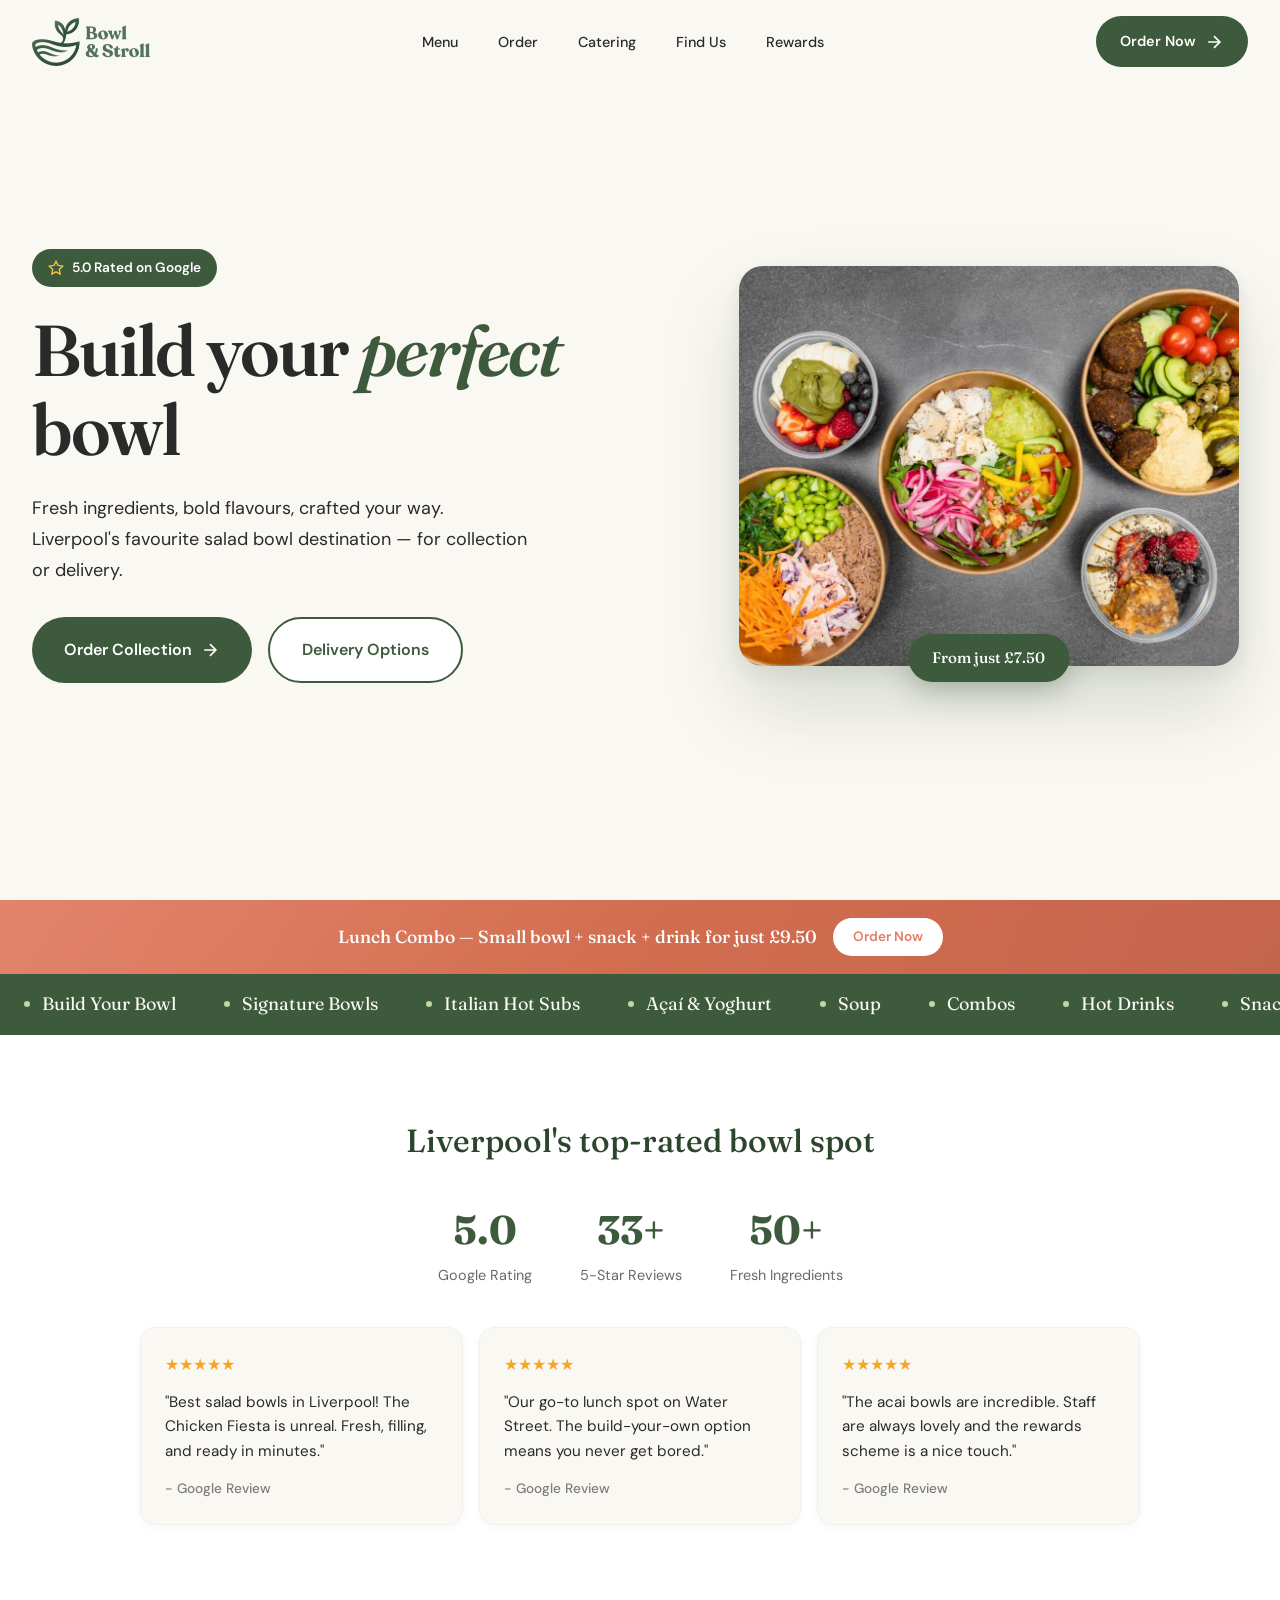
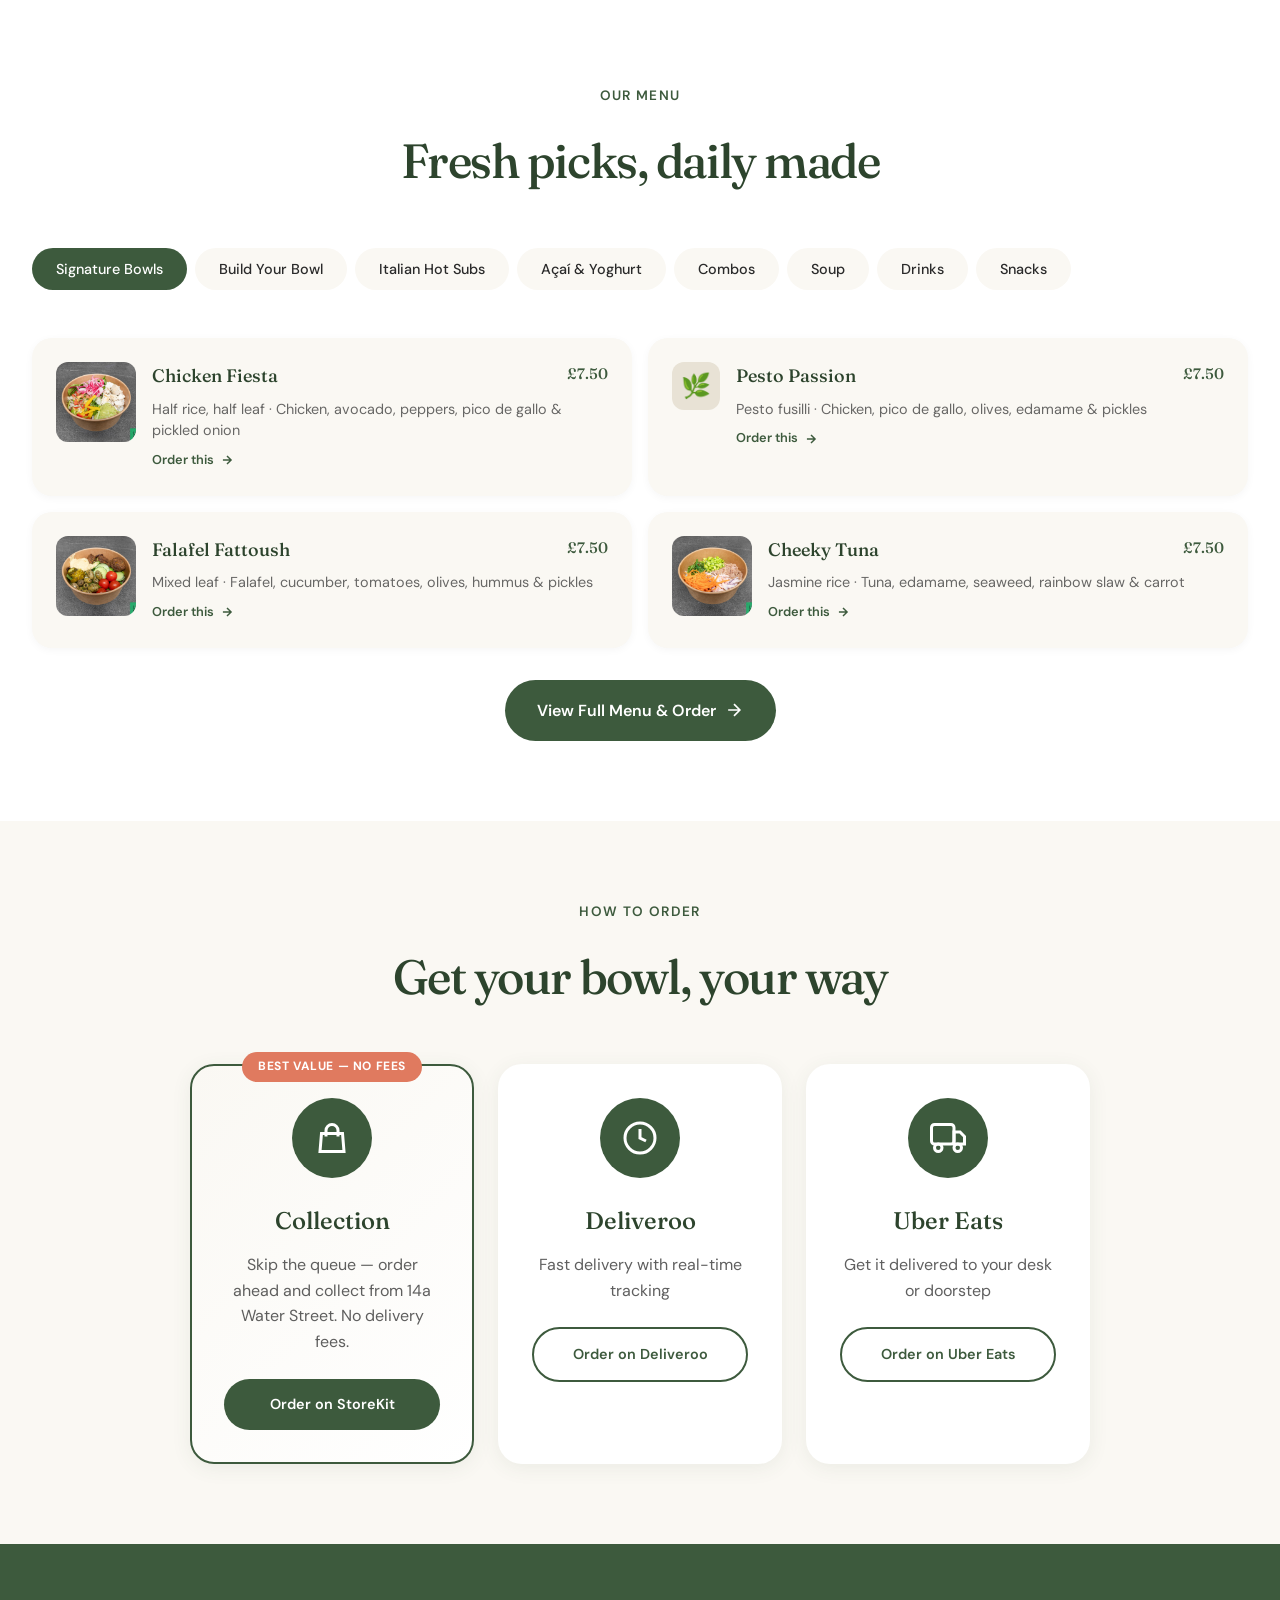
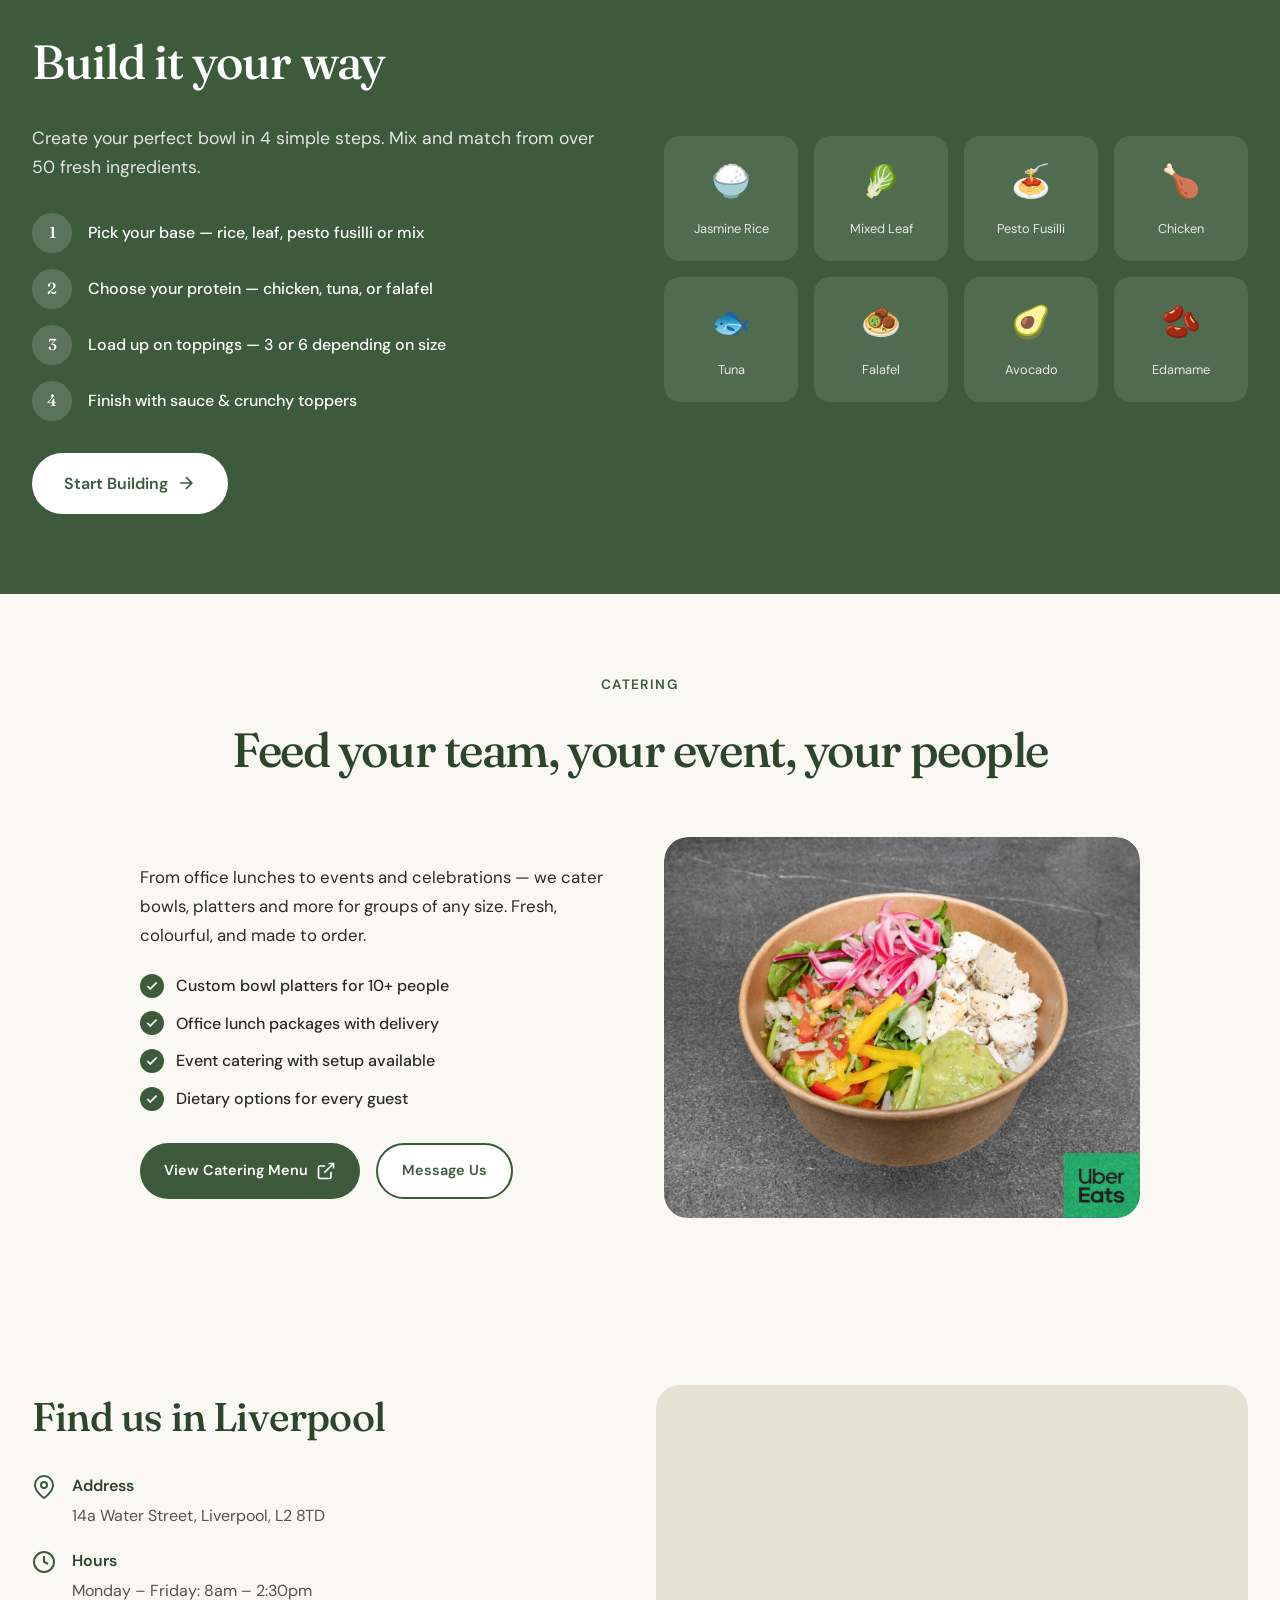
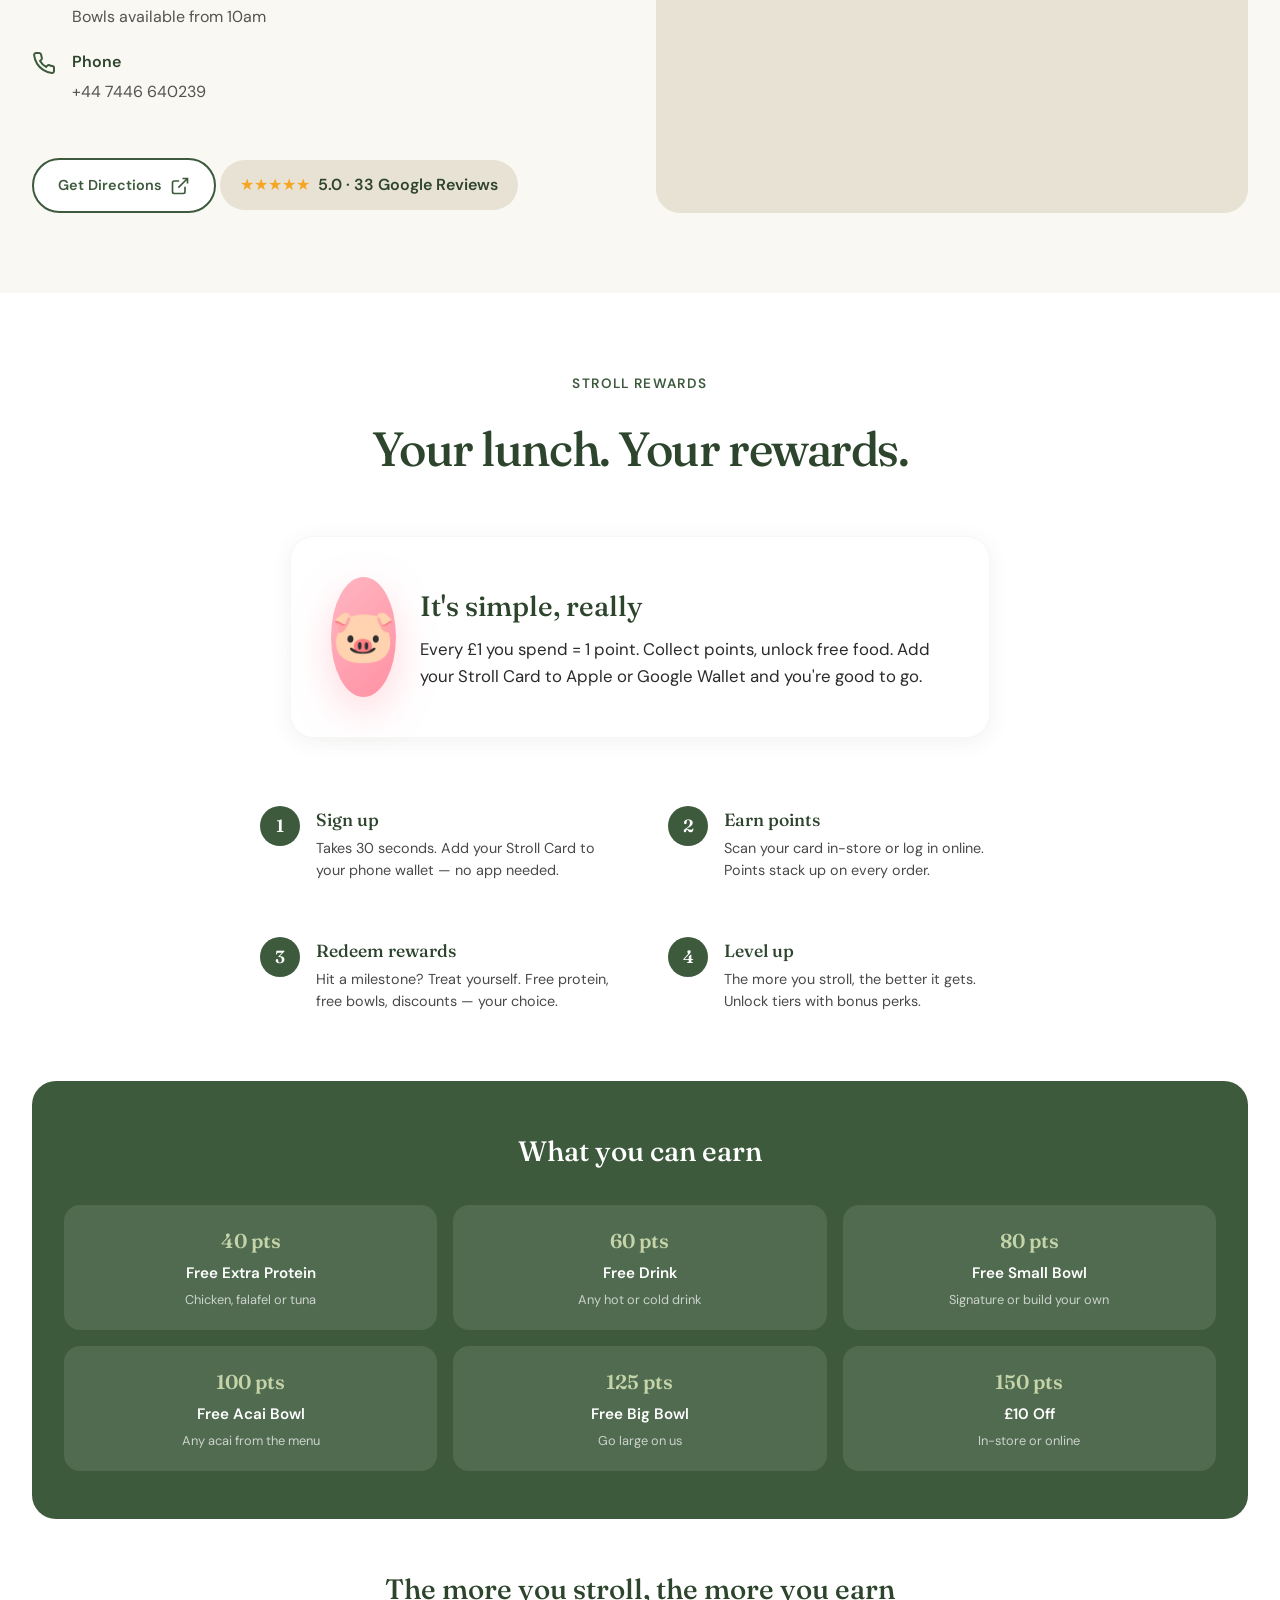
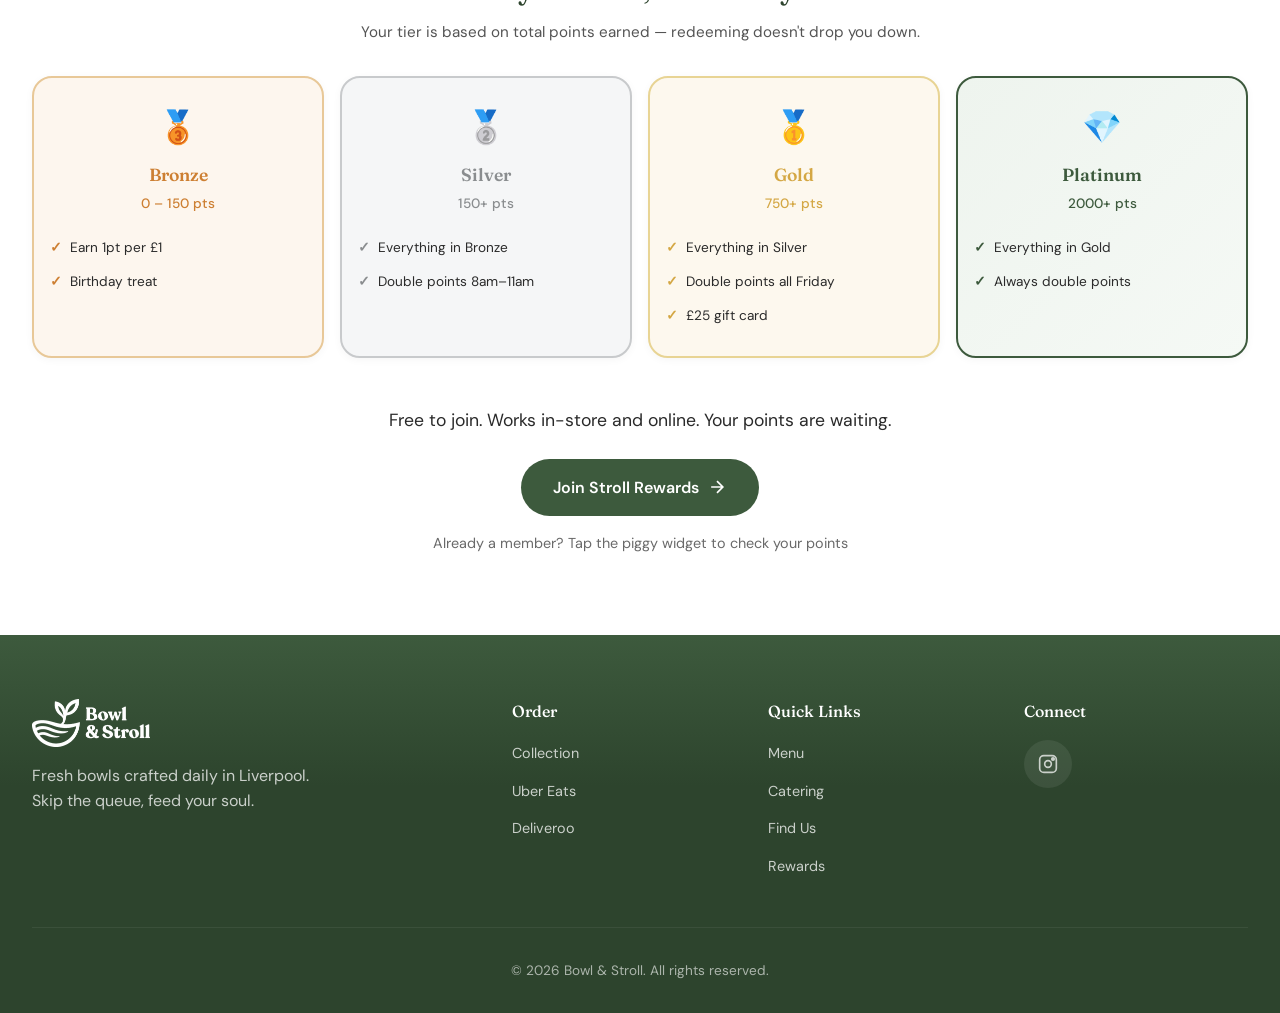
==== commit 2f9c401f: "Update menu to match StoreKit: 8 tabs, Italian Hot Subs, Açaí & Yoghurt Synced all menu items, price" ====
--- a/index.html
+++ b/index.html
@@ -190,32 +190,32 @@
     <div class="marquee-section">
         <div class="marquee-track">
             <div class="marquee-content">
-                <span class="marquee-item"><span class="marquee-dot"></span>Build Your Own</span>
+                <span class="marquee-item"><span class="marquee-dot"></span>Build Your Bowl</span>
                 <span class="marquee-item"><span class="marquee-dot"></span>Signature Bowls</span>
-                <span class="marquee-item"><span class="marquee-dot"></span>Acai Bowls</span>
-                <span class="marquee-item"><span class="marquee-dot"></span>Hot Subs</span>
-                <span class="marquee-item"><span class="marquee-dot"></span>Soup Pots</span>
-                <span class="marquee-item"><span class="marquee-dot"></span>Coffee &amp; Tea</span>
-                <span class="marquee-item"><span class="marquee-dot"></span>Build Your Own</span>
+                <span class="marquee-item"><span class="marquee-dot"></span>Italian Hot Subs</span>
+                <span class="marquee-item"><span class="marquee-dot"></span>A&ccedil;a&iacute; &amp; Yoghurt</span>
+                <span class="marquee-item"><span class="marquee-dot"></span>Soup</span>
+                <span class="marquee-item"><span class="marquee-dot"></span>Combos</span>
+                <span class="marquee-item"><span class="marquee-dot"></span>Hot Drinks</span>
+                <span class="marquee-item"><span class="marquee-dot"></span>Snacks</span>
+                <span class="marquee-item"><span class="marquee-dot"></span>Build Your Bowl</span>
                 <span class="marquee-item"><span class="marquee-dot"></span>Signature Bowls</span>
-                <span class="marquee-item"><span class="marquee-dot"></span>Acai Bowls</span>
-                <span class="marquee-item"><span class="marquee-dot"></span>Hot Subs</span>
-                <span class="marquee-item"><span class="marquee-dot"></span>Soup Pots</span>
-                <span class="marquee-item"><span class="marquee-dot"></span>Coffee &amp; Tea</span>
+                <span class="marquee-item"><span class="marquee-dot"></span>Italian Hot Subs</span>
+                <span class="marquee-item"><span class="marquee-dot"></span>A&ccedil;a&iacute; &amp; Yoghurt</span>
             </div>
             <div class="marquee-content">
-                <span class="marquee-item"><span class="marquee-dot"></span>Build Your Own</span>
+                <span class="marquee-item"><span class="marquee-dot"></span>Build Your Bowl</span>
                 <span class="marquee-item"><span class="marquee-dot"></span>Signature Bowls</span>
-                <span class="marquee-item"><span class="marquee-dot"></span>Acai Bowls</span>
-                <span class="marquee-item"><span class="marquee-dot"></span>Hot Subs</span>
-                <span class="marquee-item"><span class="marquee-dot"></span>Soup Pots</span>
-                <span class="marquee-item"><span class="marquee-dot"></span>Coffee &amp; Tea</span>
-                <span class="marquee-item"><span class="marquee-dot"></span>Build Your Own</span>
+                <span class="marquee-item"><span class="marquee-dot"></span>Italian Hot Subs</span>
+                <span class="marquee-item"><span class="marquee-dot"></span>A&ccedil;a&iacute; &amp; Yoghurt</span>
+                <span class="marquee-item"><span class="marquee-dot"></span>Soup</span>
+                <span class="marquee-item"><span class="marquee-dot"></span>Combos</span>
+                <span class="marquee-item"><span class="marquee-dot"></span>Hot Drinks</span>
+                <span class="marquee-item"><span class="marquee-dot"></span>Snacks</span>
+                <span class="marquee-item"><span class="marquee-dot"></span>Build Your Bowl</span>
                 <span class="marquee-item"><span class="marquee-dot"></span>Signature Bowls</span>
-                <span class="marquee-item"><span class="marquee-dot"></span>Acai Bowls</span>
-                <span class="marquee-item"><span class="marquee-dot"></span>Hot Subs</span>
-                <span class="marquee-item"><span class="marquee-dot"></span>Soup Pots</span>
-                <span class="marquee-item"><span class="marquee-dot"></span>Coffee &amp; Tea</span>
+                <span class="marquee-item"><span class="marquee-dot"></span>Italian Hot Subs</span>
+                <span class="marquee-item"><span class="marquee-dot"></span>A&ccedil;a&iacute; &amp; Yoghurt</span>
             </div>
         </div>
     </div>
@@ -281,11 +281,13 @@
 
             <div class="menu-tabs">
                 <button class="menu-tab active" data-tab="signature">Signature Bowls</button>
-                <button class="menu-tab" data-tab="build">Build Your Own</button>
-                <button class="menu-tab" data-tab="acai">Acai</button>
-                <button class="menu-tab" data-tab="hotsubs">Hot Subs</button>
+                <button class="menu-tab" data-tab="build">Build Your Bowl</button>
+                <button class="menu-tab" data-tab="hotsubs">Italian Hot Subs</button>
+                <button class="menu-tab" data-tab="acai">A&ccedil;a&iacute; &amp; Yoghurt</button>
+                <button class="menu-tab" data-tab="combos">Combos</button>
                 <button class="menu-tab" data-tab="soup">Soup</button>
                 <button class="menu-tab" data-tab="drinks">Drinks</button>
+                <button class="menu-tab" data-tab="snacks">Snacks</button>
             </div>
 
             <!-- Signature Bowls -->
@@ -295,9 +297,9 @@
                     <div class="menu-item-content">
                         <div class="menu-item-header">
                             <h4>Chicken Fiesta</h4>
-                            <span class="menu-item-price">&pound;7.50 / &pound;10.50</span>
-                        </div>
-                        <p>Chicken, avocado, peppers, pico de gallo &amp; pickled red onion</p>
+                            <span class="menu-item-price">&pound;7.50</span>
+                        </div>
+                        <p>Half rice, half leaf &middot; Chicken, avocado, peppers, pico de gallo &amp; pickled onion</p>
                         <a href="https://order.storekit.com/bowl-and-stroll/menu" class="menu-item-cta" target="_blank" rel="noopener">Order this <svg viewBox="0 0 24 24" fill="none" stroke="currentColor" stroke-width="2.5"><path d="M5 12h14M12 5l7 7-7 7"/></svg></a>
                     </div>
                 </div>
@@ -306,9 +308,9 @@
                     <div class="menu-item-content">
                         <div class="menu-item-header">
                             <h4>Pesto Passion</h4>
-                            <span class="menu-item-price">&pound;7.50 / &pound;10.50</span>
-                        </div>
-                        <p>Chicken, pico de gallo, olives, edamame &amp; pickles on pesto fusilli</p>
+                            <span class="menu-item-price">&pound;7.50</span>
+                        </div>
+                        <p>Pesto fusilli &middot; Chicken, pico de gallo, olives, edamame &amp; pickles</p>
                         <a href="https://order.storekit.com/bowl-and-stroll/menu" class="menu-item-cta" target="_blank" rel="noopener">Order this <svg viewBox="0 0 24 24" fill="none" stroke="currentColor" stroke-width="2.5"><path d="M5 12h14M12 5l7 7-7 7"/></svg></a>
                     </div>
                 </div>
@@ -317,9 +319,9 @@
                     <div class="menu-item-content">
                         <div class="menu-item-header">
                             <h4>Falafel Fattoush</h4>
-                            <span class="menu-item-price">&pound;7.50 / &pound;10.50</span>
-                        </div>
-                        <p>Falafel, cucumber, cherry tomatoes, olives &amp; hummus</p>
+                            <span class="menu-item-price">&pound;7.50</span>
+                        </div>
+                        <p>Mixed leaf &middot; Falafel, cucumber, tomatoes, olives, hummus &amp; pickles</p>
                         <a href="https://order.storekit.com/bowl-and-stroll/menu" class="menu-item-cta" target="_blank" rel="noopener">Order this <svg viewBox="0 0 24 24" fill="none" stroke="currentColor" stroke-width="2.5"><path d="M5 12h14M12 5l7 7-7 7"/></svg></a>
                     </div>
                 </div>
@@ -328,47 +330,180 @@
                     <div class="menu-item-content">
                         <div class="menu-item-header">
                             <h4>Cheeky Tuna</h4>
-                            <span class="menu-item-price">&pound;7.50 / &pound;10.50</span>
-                        </div>
-                        <p>Tuna, edamame, seaweed salad, rainbow slaw &amp; grated carrot</p>
-                        <a href="https://order.storekit.com/bowl-and-stroll/menu" class="menu-item-cta" target="_blank" rel="noopener">Order this <svg viewBox="0 0 24 24" fill="none" stroke="currentColor" stroke-width="2.5"><path d="M5 12h14M12 5l7 7-7 7"/></svg></a>
-                    </div>
-                </div>
+                            <span class="menu-item-price">&pound;7.50</span>
+                        </div>
+                        <p>Jasmine rice &middot; Tuna, edamame, seaweed, rainbow slaw &amp; carrot</p>
+                        <a href="https://order.storekit.com/bowl-and-stroll/menu" class="menu-item-cta" target="_blank" rel="noopener">Order this <svg viewBox="0 0 24 24" fill="none" stroke="currentColor" stroke-width="2.5"><path d="M5 12h14M12 5l7 7-7 7"/></svg></a>
+                    </div>
+                </div>
+            </div>
+
+            <!-- Build Your Bowl -->
+            <div class="menu-grid" id="build">
+                <div class="menu-item animate-on-scroll">
+                    <div class="menu-item-emoji">&#129367;</div>
+                    <div class="menu-item-content">
+                        <div class="menu-item-header">
+                            <h4>Salad Bowl &mdash; Small</h4>
+                            <span class="menu-item-price">&pound;7.50</span>
+                        </div>
+                        <p>Base + protein + 3 toppings</p>
+                        <a href="https://order.storekit.com/bowl-and-stroll/menu" class="menu-item-cta" target="_blank" rel="noopener">Build yours <svg viewBox="0 0 24 24" fill="none" stroke="currentColor" stroke-width="2.5"><path d="M5 12h14M12 5l7 7-7 7"/></svg></a>
+                    </div>
+                </div>
+                <div class="menu-item animate-on-scroll">
+                    <div class="menu-item-emoji">&#129367;</div>
+                    <div class="menu-item-content">
+                        <div class="menu-item-header">
+                            <h4>Salad Bowl &mdash; Big</h4>
+                            <span class="menu-item-price">&pound;10.50</span>
+                        </div>
+                        <p>Base + protein + 6 toppings</p>
+                        <a href="https://order.storekit.com/bowl-and-stroll/menu" class="menu-item-cta" target="_blank" rel="noopener">Build yours <svg viewBox="0 0 24 24" fill="none" stroke="currentColor" stroke-width="2.5"><path d="M5 12h14M12 5l7 7-7 7"/></svg></a>
+                    </div>
+                </div>
+            </div>
+
+            <!-- Italian Hot Subs -->
+            <div class="menu-grid" id="hotsubs">
+                <div class="menu-item animate-on-scroll">
+                    <div class="menu-item-emoji">&#129386;</div>
+                    <div class="menu-item-content">
+                        <div class="menu-item-header">
+                            <h4>Prosciutto Crudo Sub</h4>
+                            <span class="menu-item-price">&pound;10.00</span>
+                        </div>
+                        <p>Prosciutto, mozzarella, provolone, balsamic glaze &amp; rocket added after baking</p>
+                        <a href="https://order.storekit.com/bowl-and-stroll/menu" class="menu-item-cta" target="_blank" rel="noopener">Order this <svg viewBox="0 0 24 24" fill="none" stroke="currentColor" stroke-width="2.5"><path d="M5 12h14M12 5l7 7-7 7"/></svg></a>
+                    </div>
+                </div>
+                <div class="menu-item animate-on-scroll">
+                    <div class="menu-item-emoji">&#127798;</div>
+                    <div class="menu-item-content">
+                        <div class="menu-item-header">
+                            <h4>Salami &amp; 'Nduja Sub</h4>
+                            <span class="menu-item-price">&pound;10.00</span>
+                        </div>
+                        <p>Salami, 'nduja, provolone &amp; honey sriracha</p>
+                        <a href="https://order.storekit.com/bowl-and-stroll/menu" class="menu-item-cta" target="_blank" rel="noopener">Order this <svg viewBox="0 0 24 24" fill="none" stroke="currentColor" stroke-width="2.5"><path d="M5 12h14M12 5l7 7-7 7"/></svg></a>
+                    </div>
+                </div>
+                <div class="menu-item animate-on-scroll">
+                    <div class="menu-item-emoji">&#129385;</div>
+                    <div class="menu-item-content">
+                        <div class="menu-item-header">
+                            <h4>Porchetta Sub</h4>
+                            <span class="menu-item-price">&pound;10.00</span>
+                        </div>
+                        <p>Porchetta, provolone &amp; red onion (Signature)</p>
+                        <a href="https://order.storekit.com/bowl-and-stroll/menu" class="menu-item-cta" target="_blank" rel="noopener">Order this <svg viewBox="0 0 24 24" fill="none" stroke="currentColor" stroke-width="2.5"><path d="M5 12h14M12 5l7 7-7 7"/></svg></a>
+                    </div>
+                </div>
+                <div class="menu-item animate-on-scroll">
+                    <div class="menu-item-emoji">&#129388;</div>
+                    <div class="menu-item-content">
+                        <div class="menu-item-header">
+                            <h4>Chicken Pesto Sub</h4>
+                            <span class="menu-item-price">&pound;9.00</span>
+                        </div>
+                        <p>Marinated chicken, mozzarella, provolone, pesto &amp; pickled onion</p>
+                        <a href="https://order.storekit.com/bowl-and-stroll/menu" class="menu-item-cta" target="_blank" rel="noopener">Order this <svg viewBox="0 0 24 24" fill="none" stroke="currentColor" stroke-width="2.5"><path d="M5 12h14M12 5l7 7-7 7"/></svg></a>
+                    </div>
+                </div>
+                <div class="menu-item animate-on-scroll">
+                    <div class="menu-item-emoji">&#129472;</div>
+                    <div class="menu-item-content">
+                        <div class="menu-item-header">
+                            <h4>Cheese Sub</h4>
+                            <span class="menu-item-price">&pound;7.00</span>
+                        </div>
+                        <p>Mozzarella &amp; provolone on toasted ciabatta</p>
+                        <a href="https://order.storekit.com/bowl-and-stroll/menu" class="menu-item-cta" target="_blank" rel="noopener">Order this <svg viewBox="0 0 24 24" fill="none" stroke="currentColor" stroke-width="2.5"><path d="M5 12h14M12 5l7 7-7 7"/></svg></a>
+                    </div>
+                </div>
+            </div>
+
+            <!-- Acai & Yoghurt -->
+            <div class="menu-grid" id="acai">
+                <div class="menu-item animate-on-scroll">
+                    <div class="menu-item-emoji">&#127827;</div>
+                    <div class="menu-item-content">
+                        <div class="menu-item-header">
+                            <h4>Strawberry Delight</h4>
+                            <span class="menu-item-price">&pound;8.50</span>
+                        </div>
+                        <p>A&ccedil;a&iacute; topped with strawberry, pistachio &amp; choc granola</p>
+                        <a href="https://order.storekit.com/bowl-and-stroll/menu" class="menu-item-cta" target="_blank" rel="noopener">Order this <svg viewBox="0 0 24 24" fill="none" stroke="currentColor" stroke-width="2.5"><path d="M5 12h14M12 5l7 7-7 7"/></svg></a>
+                    </div>
+                </div>
+                <div class="menu-item animate-on-scroll">
+                    <div class="menu-item-emoji">&#129744;</div>
+                    <div class="menu-item-content">
+                        <div class="menu-item-header">
+                            <h4>Raspberry Crunch</h4>
+                            <span class="menu-item-price">&pound;8.50</span>
+                        </div>
+                        <p>A&ccedil;a&iacute; topped with raspberry, peanut butter &amp; walnuts</p>
+                        <a href="https://order.storekit.com/bowl-and-stroll/menu" class="menu-item-cta" target="_blank" rel="noopener">Order this <svg viewBox="0 0 24 24" fill="none" stroke="currentColor" stroke-width="2.5"><path d="M5 12h14M12 5l7 7-7 7"/></svg></a>
+                    </div>
+                </div>
+                <div class="menu-item animate-on-scroll">
+                    <div class="menu-item-emoji">&#129744;</div>
+                    <div class="menu-item-content">
+                        <div class="menu-item-header">
+                            <h4>Blueberry Dream</h4>
+                            <span class="menu-item-price">&pound;8.50</span>
+                        </div>
+                        <p>A&ccedil;a&iacute; topped with blueberry, nutella &amp; mixed seeds</p>
+                        <a href="https://order.storekit.com/bowl-and-stroll/menu" class="menu-item-cta" target="_blank" rel="noopener">Order this <svg viewBox="0 0 24 24" fill="none" stroke="currentColor" stroke-width="2.5"><path d="M5 12h14M12 5l7 7-7 7"/></svg></a>
+                    </div>
+                </div>
+                <div class="menu-item animate-on-scroll">
+                    <div class="menu-item-emoji">&#127820;</div>
+                    <div class="menu-item-content">
+                        <div class="menu-item-header">
+                            <h4>Banana Bliss</h4>
+                            <span class="menu-item-price">&pound;8.50</span>
+                        </div>
+                        <p>A&ccedil;a&iacute; topped with banana, almond butter &amp; granola</p>
+                        <a href="https://order.storekit.com/bowl-and-stroll/menu" class="menu-item-cta" target="_blank" rel="noopener">Order this <svg viewBox="0 0 24 24" fill="none" stroke="currentColor" stroke-width="2.5"><path d="M5 12h14M12 5l7 7-7 7"/></svg></a>
+                    </div>
+                </div>
+                <div class="menu-item animate-on-scroll">
+                    <img src="images/photoshoot_for_bowl__stroll_acai__4_toppings_550x440.jpg" alt="Build Your Own Acai" class="menu-item-photo" loading="lazy">
+                    <div class="menu-item-content">
+                        <div class="menu-item-header">
+                            <h4>A&ccedil;a&iacute; &mdash; Build Your Own</h4>
+                            <span class="menu-item-price">&pound;8.50</span>
+                        </div>
+                        <p>A&ccedil;a&iacute; base with any 4 toppings of your choice</p>
+                        <a href="https://order.storekit.com/bowl-and-stroll/menu" class="menu-item-cta" target="_blank" rel="noopener">Build yours <svg viewBox="0 0 24 24" fill="none" stroke="currentColor" stroke-width="2.5"><path d="M5 12h14M12 5l7 7-7 7"/></svg></a>
+                    </div>
+                </div>
+                <div class="menu-item animate-on-scroll">
+                    <img src="images/photoshoot_for_bowl__stroll_greek_yoghurt_pot_550x440.jpg" alt="Yogurt Bowl" class="menu-item-photo" loading="lazy">
+                    <div class="menu-item-content">
+                        <div class="menu-item-header">
+                            <h4>Yogurt Bowl &mdash; Build Your Own</h4>
+                            <span class="menu-item-price">&pound;7.50</span>
+                        </div>
+                        <p>Yogurt base with your choice of toppings</p>
+                        <a href="https://order.storekit.com/bowl-and-stroll/menu" class="menu-item-cta" target="_blank" rel="noopener">Build yours <svg viewBox="0 0 24 24" fill="none" stroke="currentColor" stroke-width="2.5"><path d="M5 12h14M12 5l7 7-7 7"/></svg></a>
+                    </div>
+                </div>
+            </div>
+
+            <!-- Combos -->
+            <div class="menu-grid" id="combos">
                 <div class="menu-item animate-on-scroll">
                     <div class="menu-item-emoji">&#128170;</div>
                     <div class="menu-item-content">
                         <div class="menu-item-header">
-                            <h4>The Beast</h4>
-                            <span class="menu-item-price">&pound;15.00</span>
-                        </div>
-                        <p>Chicken, falafel, rice &amp; 2 eggs &mdash; for the hungry</p>
-                        <a href="https://order.storekit.com/bowl-and-stroll/menu" class="menu-item-cta" target="_blank" rel="noopener">Order this <svg viewBox="0 0 24 24" fill="none" stroke="currentColor" stroke-width="2.5"><path d="M5 12h14M12 5l7 7-7 7"/></svg></a>
-                    </div>
-                </div>
-            </div>
-
-            <!-- Build Your Own -->
-            <div class="menu-grid" id="build">
-                <div class="menu-item animate-on-scroll">
-                    <div class="menu-item-emoji">&#129367;</div>
-                    <div class="menu-item-content">
-                        <div class="menu-item-header">
-                            <h4>Small Bowl</h4>
-                            <span class="menu-item-price">&pound;7.50</span>
-                        </div>
-                        <p>Base + protein + 3 toppings + sauce &amp; toppers</p>
-                        <a href="https://order.storekit.com/bowl-and-stroll/menu" class="menu-item-cta" target="_blank" rel="noopener">Build yours <svg viewBox="0 0 24 24" fill="none" stroke="currentColor" stroke-width="2.5"><path d="M5 12h14M12 5l7 7-7 7"/></svg></a>
-                    </div>
-                </div>
-                <div class="menu-item animate-on-scroll">
-                    <div class="menu-item-emoji">&#129367;</div>
-                    <div class="menu-item-content">
-                        <div class="menu-item-header">
-                            <h4>Big Bowl</h4>
-                            <span class="menu-item-price">&pound;10.50</span>
-                        </div>
-                        <p>Base + protein + 6 toppings + sauce &amp; toppers</p>
-                        <a href="https://order.storekit.com/bowl-and-stroll/menu" class="menu-item-cta" target="_blank" rel="noopener">Build yours <svg viewBox="0 0 24 24" fill="none" stroke="currentColor" stroke-width="2.5"><path d="M5 12h14M12 5l7 7-7 7"/></svg></a>
+                            <h4>Protein Combo</h4>
+                            <span class="menu-item-price">&pound;13.50</span>
+                        </div>
+                        <p>Big bowl + 2 proteins + snack + drink</p>
+                        <a href="https://order.storekit.com/bowl-and-stroll/menu" class="menu-item-cta" target="_blank" rel="noopener">Order this <svg viewBox="0 0 24 24" fill="none" stroke="currentColor" stroke-width="2.5"><path d="M5 12h14M12 5l7 7-7 7"/></svg></a>
                     </div>
                 </div>
                 <div class="menu-item animate-on-scroll">
@@ -378,125 +513,18 @@
                             <h4>Lunch Combo</h4>
                             <span class="menu-item-price">&pound;9.50</span>
                         </div>
-                        <p>Small bowl + snack + drink &mdash; the perfect office lunch</p>
-                        <a href="https://order.storekit.com/bowl-and-stroll/menu" class="menu-item-cta" target="_blank" rel="noopener">Order this <svg viewBox="0 0 24 24" fill="none" stroke="currentColor" stroke-width="2.5"><path d="M5 12h14M12 5l7 7-7 7"/></svg></a>
-                    </div>
-                </div>
-                <div class="menu-item animate-on-scroll">
-                    <div class="menu-item-emoji">&#128170;</div>
-                    <div class="menu-item-content">
-                        <div class="menu-item-header">
-                            <h4>Protein Combo</h4>
-                            <span class="menu-item-price">&pound;13.50</span>
-                        </div>
-                        <p>Big bowl + 2 proteins + snack + drink</p>
-                        <a href="https://order.storekit.com/bowl-and-stroll/menu" class="menu-item-cta" target="_blank" rel="noopener">Order this <svg viewBox="0 0 24 24" fill="none" stroke="currentColor" stroke-width="2.5"><path d="M5 12h14M12 5l7 7-7 7"/></svg></a>
-                    </div>
-                </div>
-            </div>
-
-            <!-- Acai -->
-            <div class="menu-grid" id="acai">
-                <div class="menu-item animate-on-scroll">
-                    <img src="images/photoshoot_for_bowl__stroll_acai__4_toppings_550x440.jpg" alt="Acai bowl with 4 toppings" class="menu-item-photo" loading="lazy">
-                    <div class="menu-item-content">
-                        <div class="menu-item-header">
-                            <h4>Build Your Own Acai</h4>
-                            <span class="menu-item-price">&pound;8.50</span>
-                        </div>
-                        <p>Pick 4 toppings from fruits, nuts, seeds &amp; spreads</p>
-                        <a href="https://order.storekit.com/bowl-and-stroll/menu" class="menu-item-cta" target="_blank" rel="noopener">Build yours <svg viewBox="0 0 24 24" fill="none" stroke="currentColor" stroke-width="2.5"><path d="M5 12h14M12 5l7 7-7 7"/></svg></a>
-                    </div>
-                </div>
-                <div class="menu-item animate-on-scroll">
-                    <div class="menu-item-emoji">&#127827;</div>
-                    <div class="menu-item-content">
-                        <div class="menu-item-header">
-                            <h4>Strawberry Delight</h4>
-                            <span class="menu-item-price">&pound;8.50</span>
-                        </div>
-                        <p>Strawberry, pistachio, choc granola</p>
-                        <a href="https://order.storekit.com/bowl-and-stroll/menu" class="menu-item-cta" target="_blank" rel="noopener">Order this <svg viewBox="0 0 24 24" fill="none" stroke="currentColor" stroke-width="2.5"><path d="M5 12h14M12 5l7 7-7 7"/></svg></a>
-                    </div>
-                </div>
-                <div class="menu-item animate-on-scroll">
-                    <div class="menu-item-emoji">&#129744;</div>
-                    <div class="menu-item-content">
-                        <div class="menu-item-header">
-                            <h4>Blueberry Dream</h4>
-                            <span class="menu-item-price">&pound;8.50</span>
-                        </div>
-                        <p>Blueberry, nutella, mixed seeds</p>
-                        <a href="https://order.storekit.com/bowl-and-stroll/menu" class="menu-item-cta" target="_blank" rel="noopener">Order this <svg viewBox="0 0 24 24" fill="none" stroke="currentColor" stroke-width="2.5"><path d="M5 12h14M12 5l7 7-7 7"/></svg></a>
-                    </div>
-                </div>
-                <div class="menu-item animate-on-scroll">
-                    <div class="menu-item-emoji">&#127820;</div>
-                    <div class="menu-item-content">
-                        <div class="menu-item-header">
-                            <h4>Banana Bliss</h4>
-                            <span class="menu-item-price">&pound;8.50</span>
-                        </div>
-                        <p>Banana, almond butter, granola</p>
-                        <a href="https://order.storekit.com/bowl-and-stroll/menu" class="menu-item-cta" target="_blank" rel="noopener">Order this <svg viewBox="0 0 24 24" fill="none" stroke="currentColor" stroke-width="2.5"><path d="M5 12h14M12 5l7 7-7 7"/></svg></a>
-                    </div>
-                </div>
-                <div class="menu-item animate-on-scroll">
-                    <img src="images/photoshoot_for_bowl__stroll_greek_yoghurt_pot_550x440.jpg" alt="Greek Yoghurt Pot" class="menu-item-photo" loading="lazy">
-                    <div class="menu-item-content">
-                        <div class="menu-item-header">
-                            <h4>Greek Yoghurt Pot</h4>
-                            <span class="menu-item-price">&pound;7.50</span>
-                        </div>
-                        <p>Swap acai for yoghurt &mdash; same great toppings</p>
-                        <a href="https://order.storekit.com/bowl-and-stroll/menu" class="menu-item-cta" target="_blank" rel="noopener">Order this <svg viewBox="0 0 24 24" fill="none" stroke="currentColor" stroke-width="2.5"><path d="M5 12h14M12 5l7 7-7 7"/></svg></a>
-                    </div>
-                </div>
-            </div>
-
-            <!-- Hot Subs -->
-            <div class="menu-grid" id="hotsubs">
-                <div class="menu-item animate-on-scroll">
-                    <div class="menu-item-emoji">&#129388;</div>
-                    <div class="menu-item-content">
-                        <div class="menu-item-header">
-                            <h4>Triple Cheese</h4>
-                            <span class="menu-item-price">&pound;5.50</span>
-                        </div>
-                        <p>Cheddar, mozzarella &amp; red leicester melted to perfection</p>
-                        <a href="https://order.storekit.com/bowl-and-stroll/menu" class="menu-item-cta" target="_blank" rel="noopener">Order this <svg viewBox="0 0 24 24" fill="none" stroke="currentColor" stroke-width="2.5"><path d="M5 12h14M12 5l7 7-7 7"/></svg></a>
-                    </div>
-                </div>
-                <div class="menu-item animate-on-scroll">
-                    <div class="menu-item-emoji">&#129388;</div>
-                    <div class="menu-item-content">
-                        <div class="menu-item-header">
-                            <h4>Pesto Chicken</h4>
-                            <span class="menu-item-price">&pound;7.50</span>
-                        </div>
-                        <p>Chicken, basil pesto, mozzarella &amp; sun-dried tomato</p>
-                        <a href="https://order.storekit.com/bowl-and-stroll/menu" class="menu-item-cta" target="_blank" rel="noopener">Order this <svg viewBox="0 0 24 24" fill="none" stroke="currentColor" stroke-width="2.5"><path d="M5 12h14M12 5l7 7-7 7"/></svg></a>
-                    </div>
-                </div>
-                <div class="menu-item animate-on-scroll">
-                    <div class="menu-item-emoji">&#127812;</div>
-                    <div class="menu-item-content">
-                        <div class="menu-item-header">
-                            <h4>Truffle Mushroom</h4>
-                            <span class="menu-item-price">&pound;8.00</span>
-                        </div>
-                        <p>Garlic mushrooms, truffle oil, melted mozzarella &amp; herbs</p>
-                        <a href="https://order.storekit.com/bowl-and-stroll/menu" class="menu-item-cta" target="_blank" rel="noopener">Order this <svg viewBox="0 0 24 24" fill="none" stroke="currentColor" stroke-width="2.5"><path d="M5 12h14M12 5l7 7-7 7"/></svg></a>
-                    </div>
-                </div>
-                <div class="menu-item animate-on-scroll">
-                    <div class="menu-item-emoji">&#127798;</div>
-                    <div class="menu-item-content">
-                        <div class="menu-item-header">
-                            <h4>'Nduja Melt</h4>
-                            <span class="menu-item-price">&pound;9.00</span>
-                        </div>
-                        <p>Spicy pizza sub &mdash; tomato, mozzarella, salami &amp; 'nduja</p>
+                        <p>Small bowl + snack + drink</p>
+                        <a href="https://order.storekit.com/bowl-and-stroll/menu" class="menu-item-cta" target="_blank" rel="noopener">Order this <svg viewBox="0 0 24 24" fill="none" stroke="currentColor" stroke-width="2.5"><path d="M5 12h14M12 5l7 7-7 7"/></svg></a>
+                    </div>
+                </div>
+                <div class="menu-item animate-on-scroll">
+                    <div class="menu-item-emoji">&#127838;</div>
+                    <div class="menu-item-content">
+                        <div class="menu-item-header">
+                            <h4>Soup Combo</h4>
+                            <span class="menu-item-price">&pound;11.50</span>
+                        </div>
+                        <p>Cheese hot sub + any soup</p>
                         <a href="https://order.storekit.com/bowl-and-stroll/menu" class="menu-item-cta" target="_blank" rel="noopener">Order this <svg viewBox="0 0 24 24" fill="none" stroke="currentColor" stroke-width="2.5"><path d="M5 12h14M12 5l7 7-7 7"/></svg></a>
                     </div>
                 </div>
@@ -508,10 +536,10 @@
                     <div class="menu-item-emoji">&#127813;</div>
                     <div class="menu-item-content">
                         <div class="menu-item-header">
-                            <h4>Tomato &amp; Basil</h4>
+                            <h4>Creamy Tomato Soup</h4>
                             <span class="menu-item-price">&pound;5.50</span>
                         </div>
-                        <p>Classic warming soup with bread</p>
+                        <p>Creamy tomato soup, served with a bread roll</p>
                         <a href="https://order.storekit.com/bowl-and-stroll/menu" class="menu-item-cta" target="_blank" rel="noopener">Order this <svg viewBox="0 0 24 24" fill="none" stroke="currentColor" stroke-width="2.5"><path d="M5 12h14M12 5l7 7-7 7"/></svg></a>
                     </div>
                 </div>
@@ -519,21 +547,10 @@
                     <div class="menu-item-emoji">&#127836;</div>
                     <div class="menu-item-content">
                         <div class="menu-item-header">
-                            <h4>Chicken Soup</h4>
+                            <h4>Chicken &amp; Veg Soup</h4>
                             <span class="menu-item-price">&pound;5.50</span>
                         </div>
-                        <p>Hearty chicken soup with bread</p>
-                        <a href="https://order.storekit.com/bowl-and-stroll/menu" class="menu-item-cta" target="_blank" rel="noopener">Order this <svg viewBox="0 0 24 24" fill="none" stroke="currentColor" stroke-width="2.5"><path d="M5 12h14M12 5l7 7-7 7"/></svg></a>
-                    </div>
-                </div>
-                <div class="menu-item animate-on-scroll">
-                    <div class="menu-item-emoji">&#127838;</div>
-                    <div class="menu-item-content">
-                        <div class="menu-item-header">
-                            <h4>Hot Sub &amp; Soup Combo</h4>
-                            <span class="menu-item-price">&pound;8.50</span>
-                        </div>
-                        <p>Triple cheese sub + any soup</p>
+                        <p>Hearty chicken &amp; vegetable soup with a bread roll</p>
                         <a href="https://order.storekit.com/bowl-and-stroll/menu" class="menu-item-cta" target="_blank" rel="noopener">Order this <svg viewBox="0 0 24 24" fill="none" stroke="currentColor" stroke-width="2.5"><path d="M5 12h14M12 5l7 7-7 7"/></svg></a>
                     </div>
                 </div>
@@ -548,14 +565,14 @@
                             <h4>Tea / Espresso</h4>
                             <span class="menu-item-price">&pound;2.50</span>
                         </div>
-                        <p>Classic shots or a selection of teas</p>
+                        <p>Classic tea or espresso shot</p>
                     </div>
                 </div>
                 <div class="menu-item animate-on-scroll">
                     <div class="menu-item-emoji">&#9749;</div>
                     <div class="menu-item-content">
                         <div class="menu-item-header">
-                            <h4>Americano / Latte</h4>
+                            <h4>Americano / Latte / Flat White / Cappuccino</h4>
                             <span class="menu-item-price">&pound;3.00</span>
                         </div>
                         <p>Smooth, rich coffee made to order</p>
@@ -572,13 +589,33 @@
                     </div>
                 </div>
                 <div class="menu-item animate-on-scroll">
+                    <div class="menu-item-emoji">&#9749;</div>
+                    <div class="menu-item-content">
+                        <div class="menu-item-header">
+                            <h4>Caramel Latte</h4>
+                            <span class="menu-item-price">&pound;3.50</span>
+                        </div>
+                        <p>Smooth latte with caramel</p>
+                    </div>
+                </div>
+                <div class="menu-item animate-on-scroll">
+                    <div class="menu-item-emoji">&#129380;</div>
+                    <div class="menu-item-content">
+                        <div class="menu-item-header">
+                            <h4>Caramel Iced Latte</h4>
+                            <span class="menu-item-price">&pound;4.00</span>
+                        </div>
+                        <p>Iced latte with caramel syrup</p>
+                    </div>
+                </div>
+                <div class="menu-item animate-on-scroll">
                     <div class="menu-item-emoji">&#129380;</div>
                     <div class="menu-item-content">
                         <div class="menu-item-header">
                             <h4>Soft Drinks</h4>
                             <span class="menu-item-price">&pound;2.00</span>
                         </div>
-                        <p>Selection of cans and bottles</p>
+                        <p>Coca Cola, Diet Coke, Fanta, Oasis, Orangina, Appletiser &amp; Dash range</p>
                     </div>
                 </div>
                 <div class="menu-item animate-on-scroll">
@@ -588,7 +625,31 @@
                             <h4>Water</h4>
                             <span class="menu-item-price">&pound;1.00</span>
                         </div>
-                        <p>Still or sparkling</p>
+                        <p>Still water</p>
+                    </div>
+                </div>
+            </div>
+
+            <!-- Snacks -->
+            <div class="menu-grid" id="snacks">
+                <div class="menu-item animate-on-scroll">
+                    <div class="menu-item-emoji">&#127871;</div>
+                    <div class="menu-item-content">
+                        <div class="menu-item-header">
+                            <h4>Proper Popcorn &amp; Lentil Chips</h4>
+                            <span class="menu-item-price">&pound;1.00</span>
+                        </div>
+                        <p>Sweet &amp; salty popcorn, BBQ or salt &amp; vinegar lentil chips</p>
+                    </div>
+                </div>
+                <div class="menu-item animate-on-scroll">
+                    <div class="menu-item-emoji">&#127852;</div>
+                    <div class="menu-item-content">
+                        <div class="menu-item-header">
+                            <h4>Nakd &amp; Nature Valley Bars</h4>
+                            <span class="menu-item-price">&pound;1.00</span>
+                        </div>
+                        <p>Cocoa orange, peanut delight, blueberry muffin, protein peanut &amp; oat bars</p>
                     </div>
                 </div>
             </div>
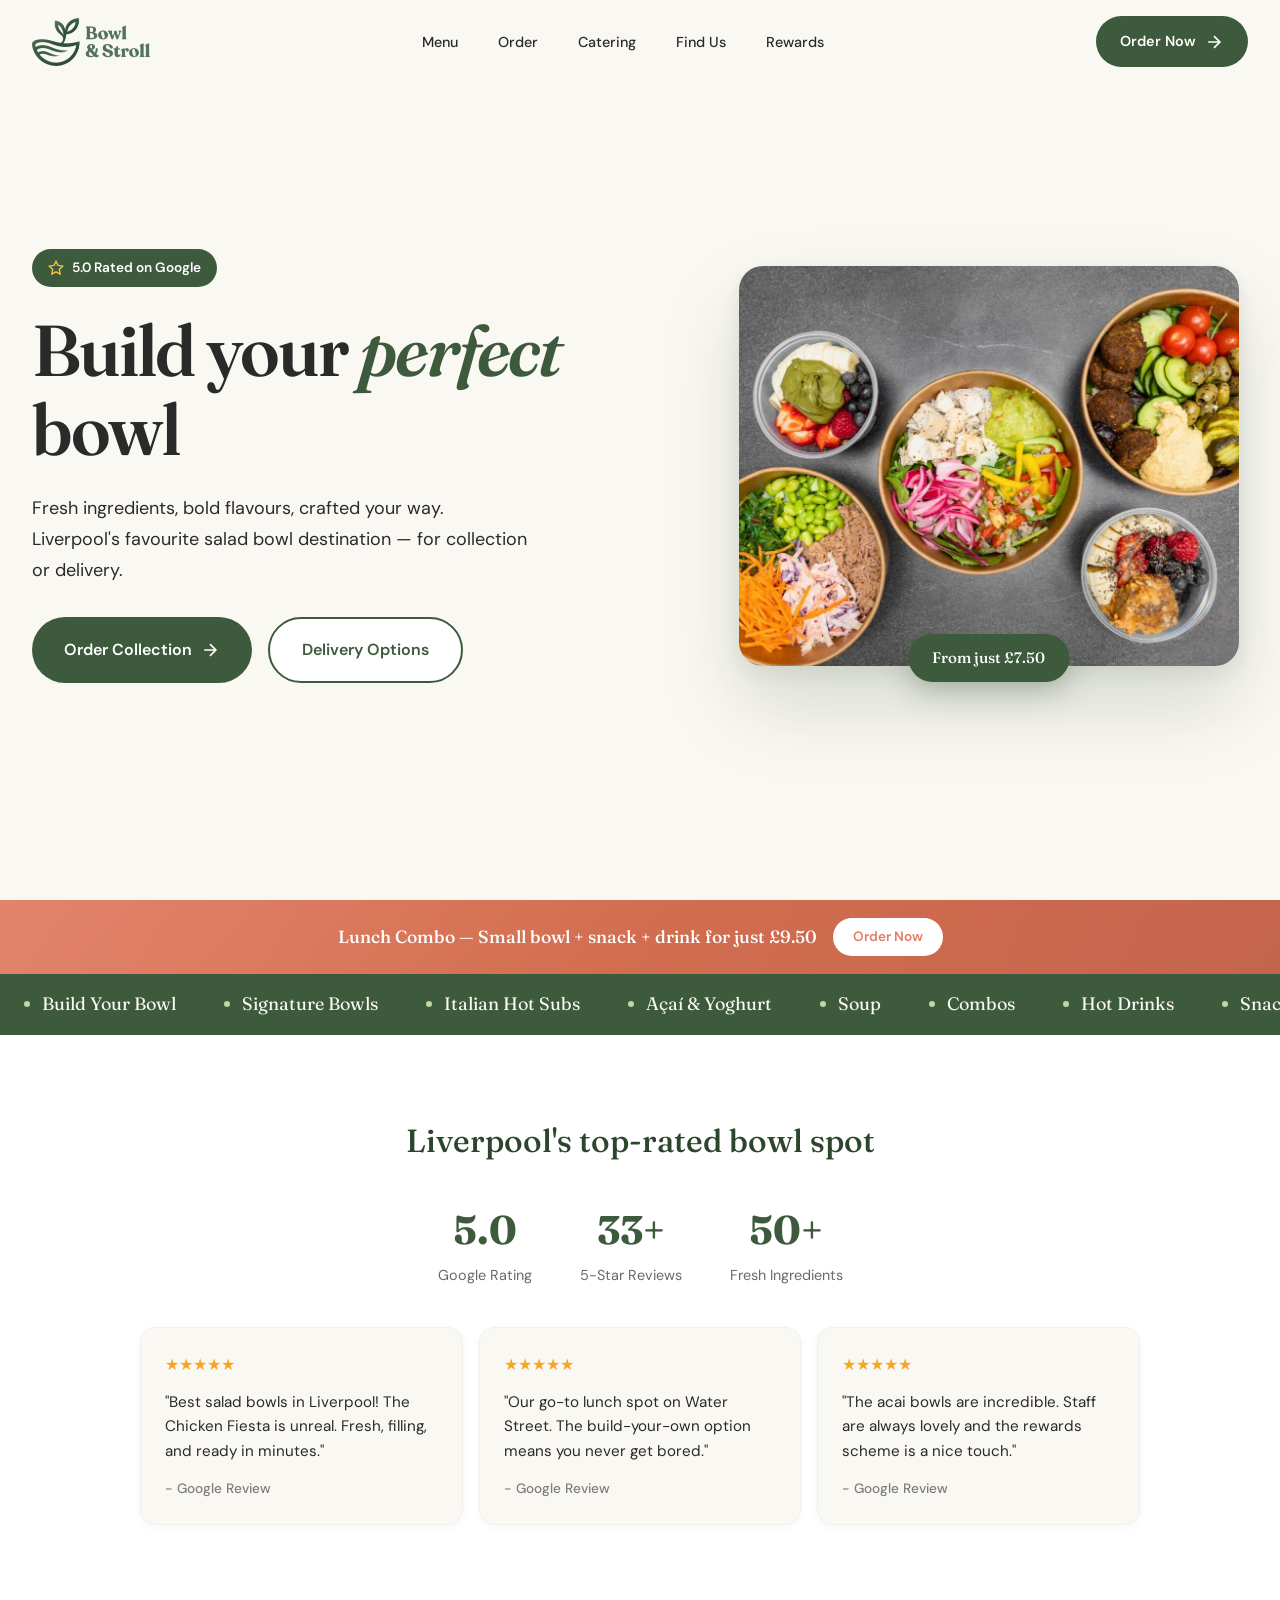
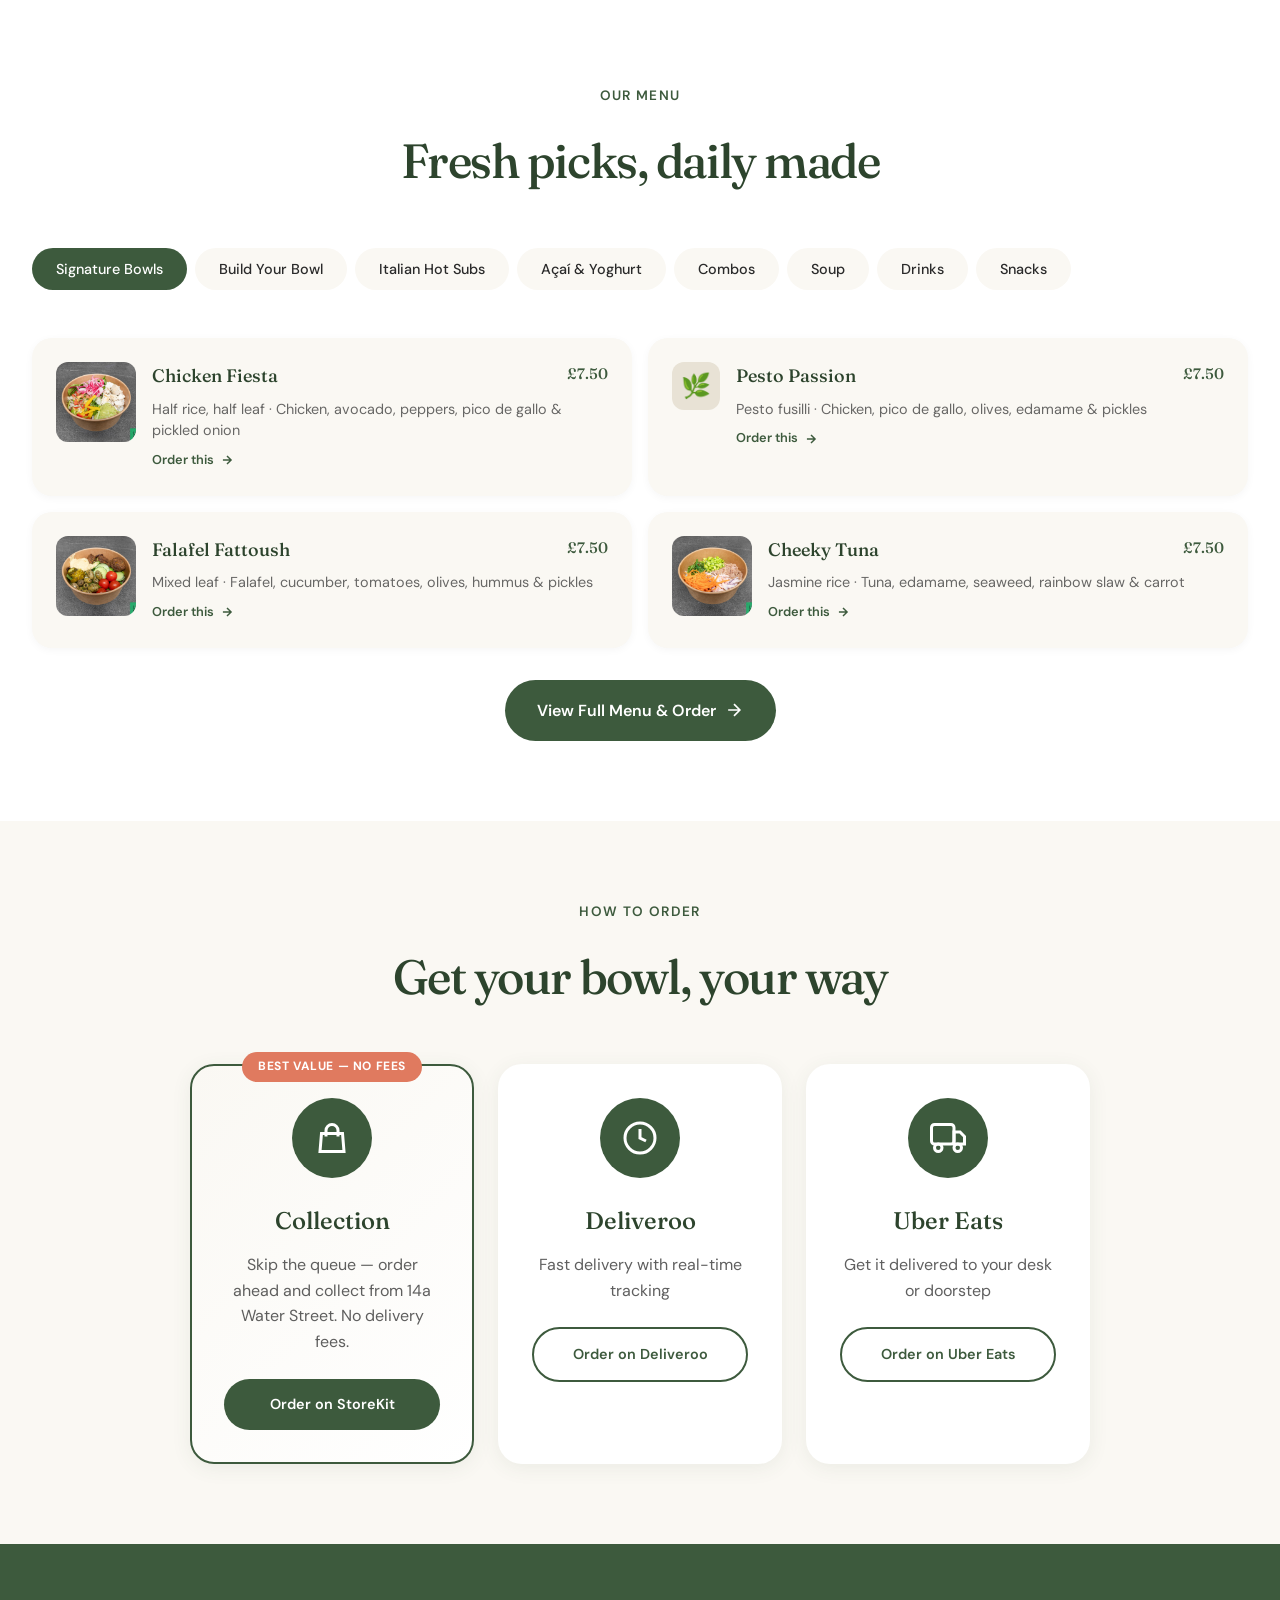
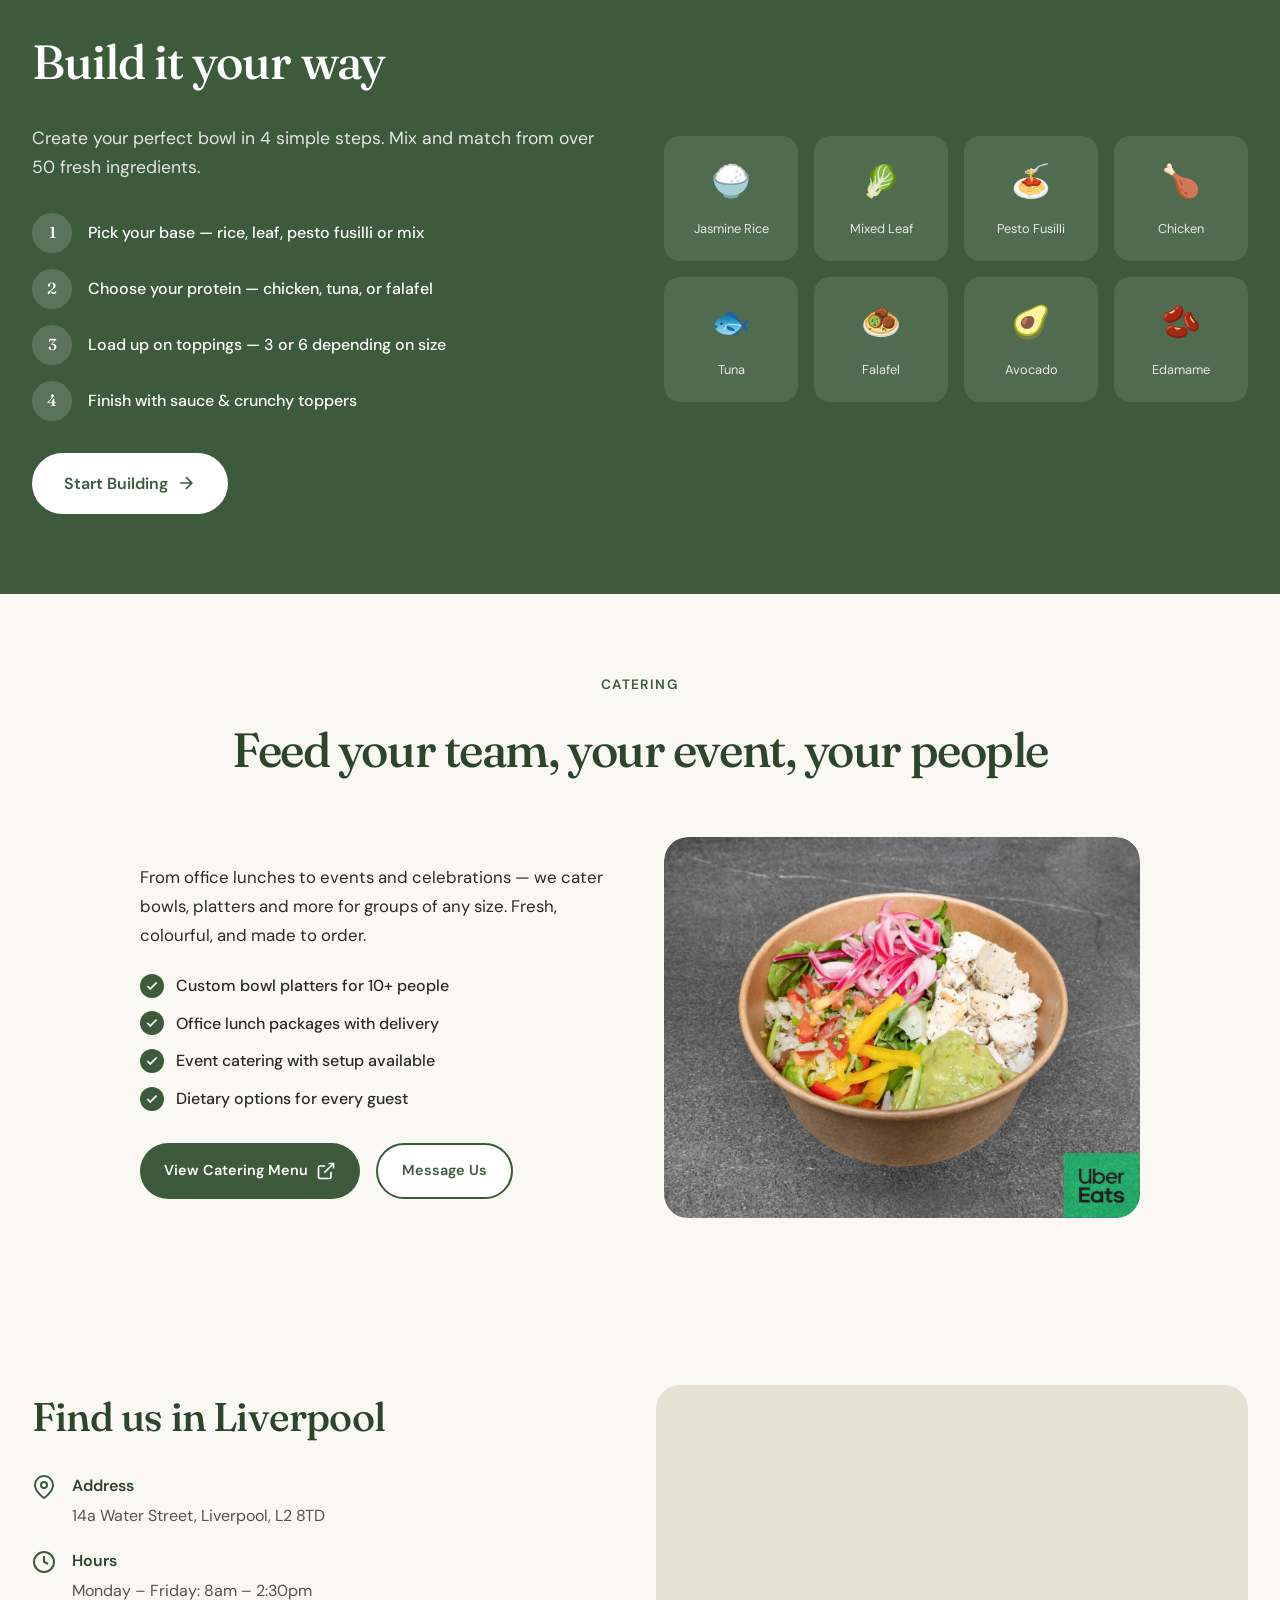
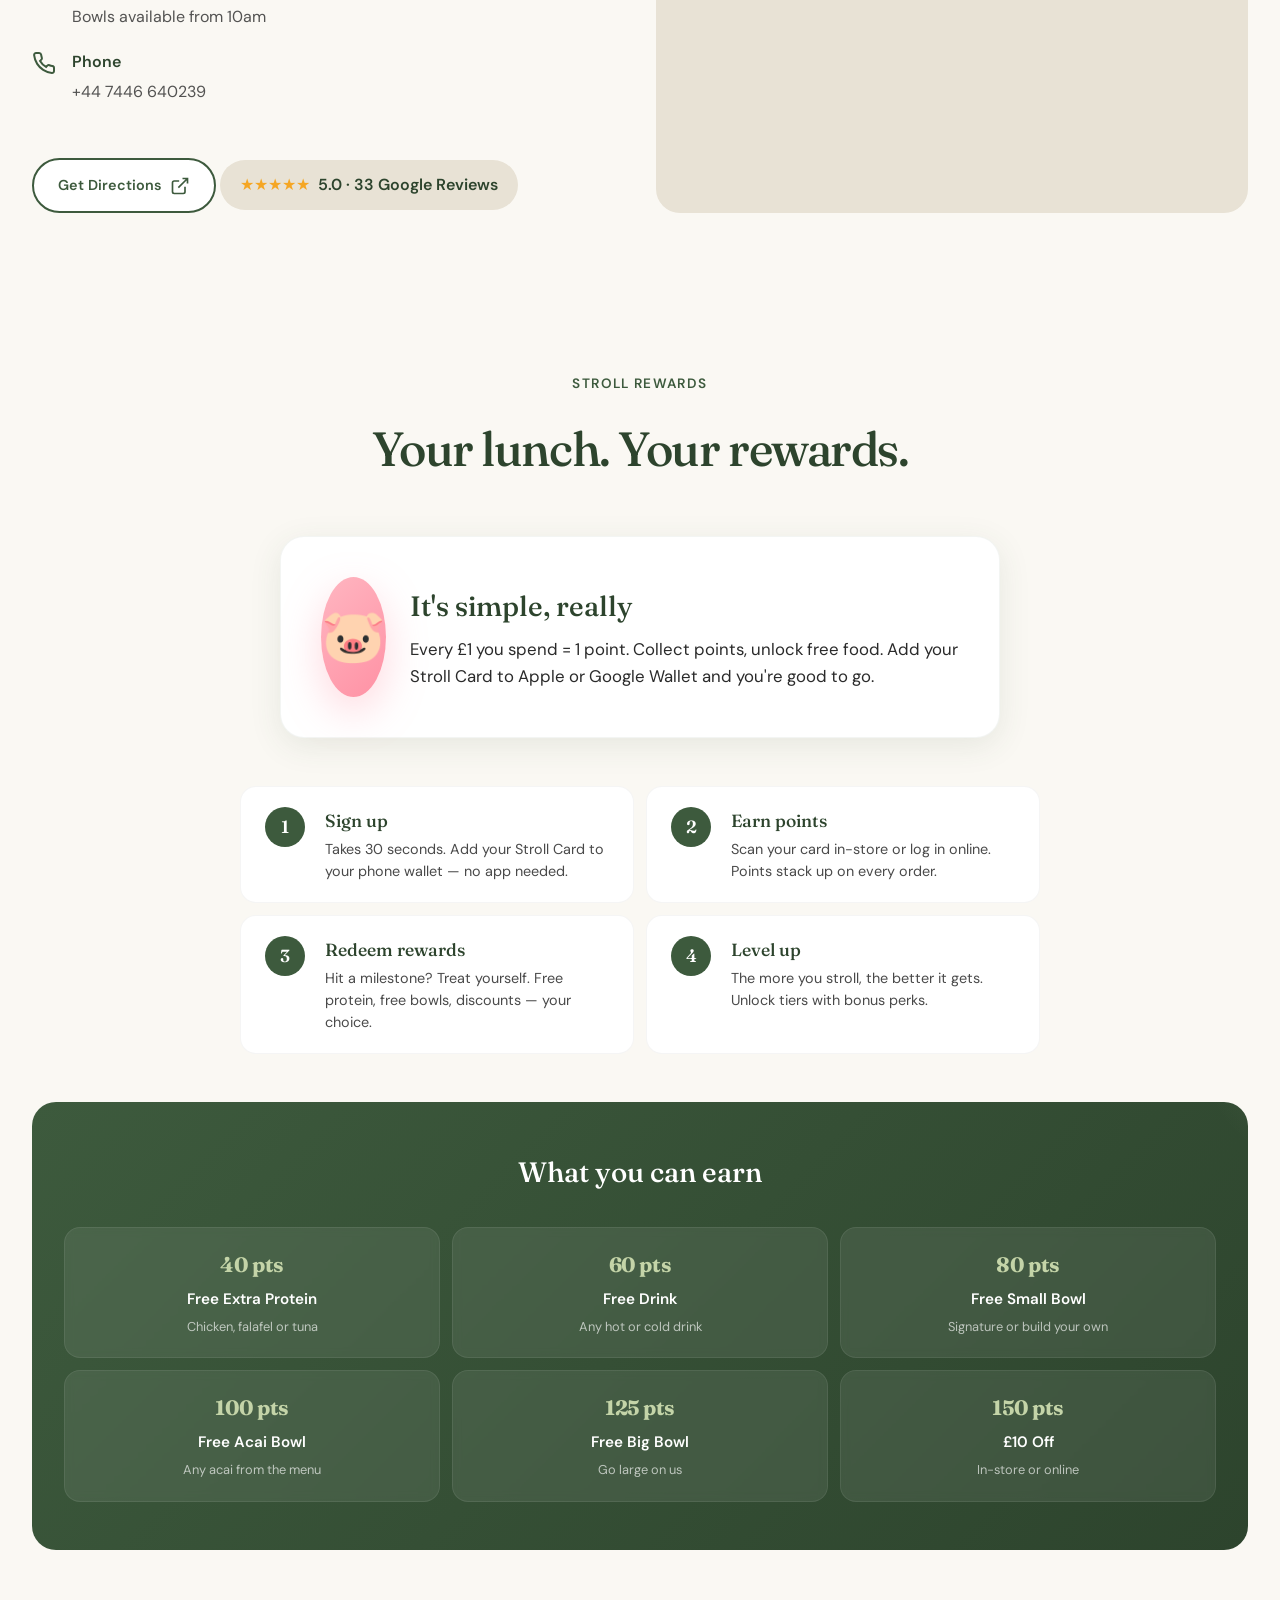
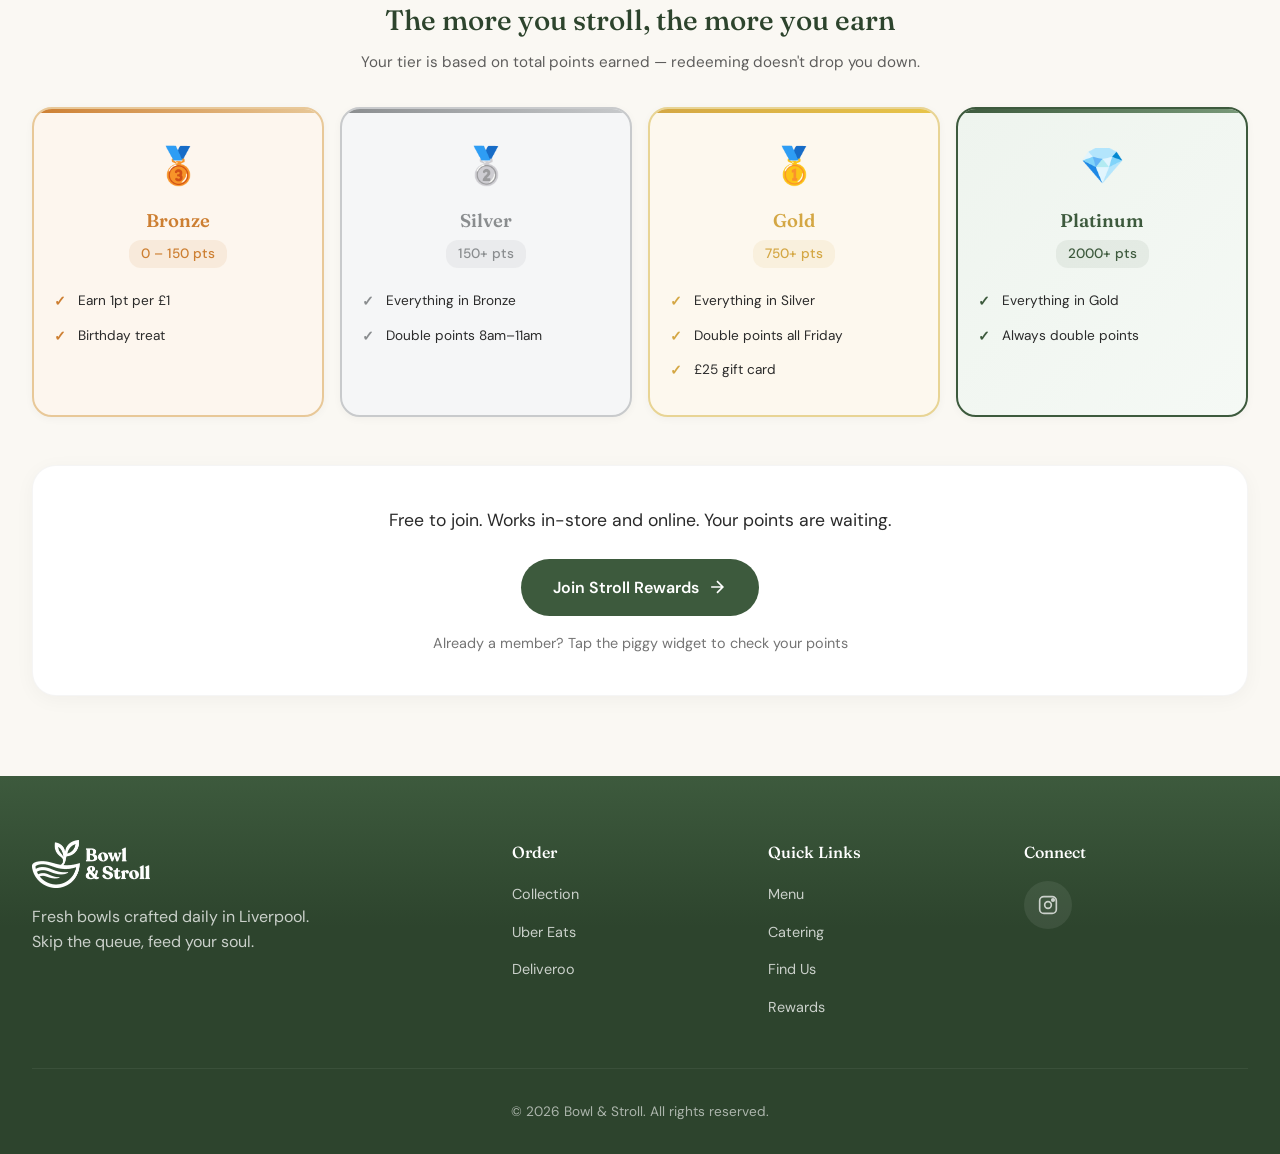
==== commit d6189f67: "Fix hero image not loading in non-private browsers Add cache-busting query parameter (?v=2) to hero " ====
--- a/index.html
+++ b/index.html
@@ -93,7 +93,7 @@
     <link rel="preconnect" href="https://fonts.gstatic.com" crossorigin>
 
     <!-- Preload hero image -->
-    <link rel="preload" as="image" href="images/Hero-1024x819.jpg">
+    <link rel="preload" as="image" href="images/Hero-1024x819.jpg?v=2">
 
     <!-- Stylesheet -->
     <link rel="stylesheet" href="css/style.css">
@@ -162,7 +162,7 @@
                     </div>
                 </div>
                 <div class="hero-image">
-                    <img src="images/Hero-1024x819.jpg" alt="Fresh bowl from Bowl & Stroll" class="hero-photo">
+                    <img src="images/Hero-1024x819.jpg?v=2" alt="Fresh bowl from Bowl & Stroll" class="hero-photo">
                     <div class="hero-photo-badge">From just &pound;7.50</div>
                 </div>
             </div>
@@ -300,7 +300,7 @@
                             <span class="menu-item-price">&pound;7.50</span>
                         </div>
                         <p>Half rice, half leaf &middot; Chicken, avocado, peppers, pico de gallo &amp; pickled onion</p>
-                        <a href="https://order.storekit.com/bowl-and-stroll/menu" class="menu-item-cta" target="_blank" rel="noopener">Order this <svg viewBox="0 0 24 24" fill="none" stroke="currentColor" stroke-width="2.5"><path d="M5 12h14M12 5l7 7-7 7"/></svg></a>
+                        <a href="https://order.storekit.com/bowl-and-stroll/menu#category-109988" class="menu-item-cta" target="_blank" rel="noopener">Order this <svg viewBox="0 0 24 24" fill="none" stroke="currentColor" stroke-width="2.5"><path d="M5 12h14M12 5l7 7-7 7"/></svg></a>
                     </div>
                 </div>
                 <div class="menu-item animate-on-scroll">
@@ -311,7 +311,7 @@
                             <span class="menu-item-price">&pound;7.50</span>
                         </div>
                         <p>Pesto fusilli &middot; Chicken, pico de gallo, olives, edamame &amp; pickles</p>
-                        <a href="https://order.storekit.com/bowl-and-stroll/menu" class="menu-item-cta" target="_blank" rel="noopener">Order this <svg viewBox="0 0 24 24" fill="none" stroke="currentColor" stroke-width="2.5"><path d="M5 12h14M12 5l7 7-7 7"/></svg></a>
+                        <a href="https://order.storekit.com/bowl-and-stroll/menu#category-109988" class="menu-item-cta" target="_blank" rel="noopener">Order this <svg viewBox="0 0 24 24" fill="none" stroke="currentColor" stroke-width="2.5"><path d="M5 12h14M12 5l7 7-7 7"/></svg></a>
                     </div>
                 </div>
                 <div class="menu-item animate-on-scroll">
@@ -322,7 +322,7 @@
                             <span class="menu-item-price">&pound;7.50</span>
                         </div>
                         <p>Mixed leaf &middot; Falafel, cucumber, tomatoes, olives, hummus &amp; pickles</p>
-                        <a href="https://order.storekit.com/bowl-and-stroll/menu" class="menu-item-cta" target="_blank" rel="noopener">Order this <svg viewBox="0 0 24 24" fill="none" stroke="currentColor" stroke-width="2.5"><path d="M5 12h14M12 5l7 7-7 7"/></svg></a>
+                        <a href="https://order.storekit.com/bowl-and-stroll/menu#category-109988" class="menu-item-cta" target="_blank" rel="noopener">Order this <svg viewBox="0 0 24 24" fill="none" stroke="currentColor" stroke-width="2.5"><path d="M5 12h14M12 5l7 7-7 7"/></svg></a>
                     </div>
                 </div>
                 <div class="menu-item animate-on-scroll">
@@ -333,7 +333,7 @@
                             <span class="menu-item-price">&pound;7.50</span>
                         </div>
                         <p>Jasmine rice &middot; Tuna, edamame, seaweed, rainbow slaw &amp; carrot</p>
-                        <a href="https://order.storekit.com/bowl-and-stroll/menu" class="menu-item-cta" target="_blank" rel="noopener">Order this <svg viewBox="0 0 24 24" fill="none" stroke="currentColor" stroke-width="2.5"><path d="M5 12h14M12 5l7 7-7 7"/></svg></a>
+                        <a href="https://order.storekit.com/bowl-and-stroll/menu#category-109988" class="menu-item-cta" target="_blank" rel="noopener">Order this <svg viewBox="0 0 24 24" fill="none" stroke="currentColor" stroke-width="2.5"><path d="M5 12h14M12 5l7 7-7 7"/></svg></a>
                     </div>
                 </div>
             </div>
@@ -348,7 +348,7 @@
                             <span class="menu-item-price">&pound;7.50</span>
                         </div>
                         <p>Base + protein + 3 toppings</p>
-                        <a href="https://order.storekit.com/bowl-and-stroll/menu" class="menu-item-cta" target="_blank" rel="noopener">Build yours <svg viewBox="0 0 24 24" fill="none" stroke="currentColor" stroke-width="2.5"><path d="M5 12h14M12 5l7 7-7 7"/></svg></a>
+                        <a href="https://order.storekit.com/bowl-and-stroll/menu#category-131450" class="menu-item-cta" target="_blank" rel="noopener">Build yours <svg viewBox="0 0 24 24" fill="none" stroke="currentColor" stroke-width="2.5"><path d="M5 12h14M12 5l7 7-7 7"/></svg></a>
                     </div>
                 </div>
                 <div class="menu-item animate-on-scroll">
@@ -359,7 +359,7 @@
                             <span class="menu-item-price">&pound;10.50</span>
                         </div>
                         <p>Base + protein + 6 toppings</p>
-                        <a href="https://order.storekit.com/bowl-and-stroll/menu" class="menu-item-cta" target="_blank" rel="noopener">Build yours <svg viewBox="0 0 24 24" fill="none" stroke="currentColor" stroke-width="2.5"><path d="M5 12h14M12 5l7 7-7 7"/></svg></a>
+                        <a href="https://order.storekit.com/bowl-and-stroll/menu#category-131450" class="menu-item-cta" target="_blank" rel="noopener">Build yours <svg viewBox="0 0 24 24" fill="none" stroke="currentColor" stroke-width="2.5"><path d="M5 12h14M12 5l7 7-7 7"/></svg></a>
                     </div>
                 </div>
             </div>
@@ -374,7 +374,7 @@
                             <span class="menu-item-price">&pound;10.00</span>
                         </div>
                         <p>Prosciutto, mozzarella, provolone, balsamic glaze &amp; rocket added after baking</p>
-                        <a href="https://order.storekit.com/bowl-and-stroll/menu" class="menu-item-cta" target="_blank" rel="noopener">Order this <svg viewBox="0 0 24 24" fill="none" stroke="currentColor" stroke-width="2.5"><path d="M5 12h14M12 5l7 7-7 7"/></svg></a>
+                        <a href="https://order.storekit.com/bowl-and-stroll/menu#category-131449" class="menu-item-cta" target="_blank" rel="noopener">Order this <svg viewBox="0 0 24 24" fill="none" stroke="currentColor" stroke-width="2.5"><path d="M5 12h14M12 5l7 7-7 7"/></svg></a>
                     </div>
                 </div>
                 <div class="menu-item animate-on-scroll">
@@ -385,7 +385,7 @@
                             <span class="menu-item-price">&pound;10.00</span>
                         </div>
                         <p>Salami, 'nduja, provolone &amp; honey sriracha</p>
-                        <a href="https://order.storekit.com/bowl-and-stroll/menu" class="menu-item-cta" target="_blank" rel="noopener">Order this <svg viewBox="0 0 24 24" fill="none" stroke="currentColor" stroke-width="2.5"><path d="M5 12h14M12 5l7 7-7 7"/></svg></a>
+                        <a href="https://order.storekit.com/bowl-and-stroll/menu#category-131449" class="menu-item-cta" target="_blank" rel="noopener">Order this <svg viewBox="0 0 24 24" fill="none" stroke="currentColor" stroke-width="2.5"><path d="M5 12h14M12 5l7 7-7 7"/></svg></a>
                     </div>
                 </div>
                 <div class="menu-item animate-on-scroll">
@@ -396,7 +396,7 @@
                             <span class="menu-item-price">&pound;10.00</span>
                         </div>
                         <p>Porchetta, provolone &amp; red onion (Signature)</p>
-                        <a href="https://order.storekit.com/bowl-and-stroll/menu" class="menu-item-cta" target="_blank" rel="noopener">Order this <svg viewBox="0 0 24 24" fill="none" stroke="currentColor" stroke-width="2.5"><path d="M5 12h14M12 5l7 7-7 7"/></svg></a>
+                        <a href="https://order.storekit.com/bowl-and-stroll/menu#category-131449" class="menu-item-cta" target="_blank" rel="noopener">Order this <svg viewBox="0 0 24 24" fill="none" stroke="currentColor" stroke-width="2.5"><path d="M5 12h14M12 5l7 7-7 7"/></svg></a>
                     </div>
                 </div>
                 <div class="menu-item animate-on-scroll">
@@ -407,7 +407,7 @@
                             <span class="menu-item-price">&pound;9.00</span>
                         </div>
                         <p>Marinated chicken, mozzarella, provolone, pesto &amp; pickled onion</p>
-                        <a href="https://order.storekit.com/bowl-and-stroll/menu" class="menu-item-cta" target="_blank" rel="noopener">Order this <svg viewBox="0 0 24 24" fill="none" stroke="currentColor" stroke-width="2.5"><path d="M5 12h14M12 5l7 7-7 7"/></svg></a>
+                        <a href="https://order.storekit.com/bowl-and-stroll/menu#category-131449" class="menu-item-cta" target="_blank" rel="noopener">Order this <svg viewBox="0 0 24 24" fill="none" stroke="currentColor" stroke-width="2.5"><path d="M5 12h14M12 5l7 7-7 7"/></svg></a>
                     </div>
                 </div>
                 <div class="menu-item animate-on-scroll">
@@ -418,7 +418,7 @@
                             <span class="menu-item-price">&pound;7.00</span>
                         </div>
                         <p>Mozzarella &amp; provolone on toasted ciabatta</p>
-                        <a href="https://order.storekit.com/bowl-and-stroll/menu" class="menu-item-cta" target="_blank" rel="noopener">Order this <svg viewBox="0 0 24 24" fill="none" stroke="currentColor" stroke-width="2.5"><path d="M5 12h14M12 5l7 7-7 7"/></svg></a>
+                        <a href="https://order.storekit.com/bowl-and-stroll/menu#category-131449" class="menu-item-cta" target="_blank" rel="noopener">Order this <svg viewBox="0 0 24 24" fill="none" stroke="currentColor" stroke-width="2.5"><path d="M5 12h14M12 5l7 7-7 7"/></svg></a>
                     </div>
                 </div>
             </div>
@@ -433,7 +433,7 @@
                             <span class="menu-item-price">&pound;8.50</span>
                         </div>
                         <p>A&ccedil;a&iacute; topped with strawberry, pistachio &amp; choc granola</p>
-                        <a href="https://order.storekit.com/bowl-and-stroll/menu" class="menu-item-cta" target="_blank" rel="noopener">Order this <svg viewBox="0 0 24 24" fill="none" stroke="currentColor" stroke-width="2.5"><path d="M5 12h14M12 5l7 7-7 7"/></svg></a>
+                        <a href="https://order.storekit.com/bowl-and-stroll/menu#category-131451" class="menu-item-cta" target="_blank" rel="noopener">Order this <svg viewBox="0 0 24 24" fill="none" stroke="currentColor" stroke-width="2.5"><path d="M5 12h14M12 5l7 7-7 7"/></svg></a>
                     </div>
                 </div>
                 <div class="menu-item animate-on-scroll">
@@ -444,7 +444,7 @@
                             <span class="menu-item-price">&pound;8.50</span>
                         </div>
                         <p>A&ccedil;a&iacute; topped with raspberry, peanut butter &amp; walnuts</p>
-                        <a href="https://order.storekit.com/bowl-and-stroll/menu" class="menu-item-cta" target="_blank" rel="noopener">Order this <svg viewBox="0 0 24 24" fill="none" stroke="currentColor" stroke-width="2.5"><path d="M5 12h14M12 5l7 7-7 7"/></svg></a>
+                        <a href="https://order.storekit.com/bowl-and-stroll/menu#category-131451" class="menu-item-cta" target="_blank" rel="noopener">Order this <svg viewBox="0 0 24 24" fill="none" stroke="currentColor" stroke-width="2.5"><path d="M5 12h14M12 5l7 7-7 7"/></svg></a>
                     </div>
                 </div>
                 <div class="menu-item animate-on-scroll">
@@ -455,7 +455,7 @@
                             <span class="menu-item-price">&pound;8.50</span>
                         </div>
                         <p>A&ccedil;a&iacute; topped with blueberry, nutella &amp; mixed seeds</p>
-                        <a href="https://order.storekit.com/bowl-and-stroll/menu" class="menu-item-cta" target="_blank" rel="noopener">Order this <svg viewBox="0 0 24 24" fill="none" stroke="currentColor" stroke-width="2.5"><path d="M5 12h14M12 5l7 7-7 7"/></svg></a>
+                        <a href="https://order.storekit.com/bowl-and-stroll/menu#category-131451" class="menu-item-cta" target="_blank" rel="noopener">Order this <svg viewBox="0 0 24 24" fill="none" stroke="currentColor" stroke-width="2.5"><path d="M5 12h14M12 5l7 7-7 7"/></svg></a>
                     </div>
                 </div>
                 <div class="menu-item animate-on-scroll">
@@ -466,7 +466,7 @@
                             <span class="menu-item-price">&pound;8.50</span>
                         </div>
                         <p>A&ccedil;a&iacute; topped with banana, almond butter &amp; granola</p>
-                        <a href="https://order.storekit.com/bowl-and-stroll/menu" class="menu-item-cta" target="_blank" rel="noopener">Order this <svg viewBox="0 0 24 24" fill="none" stroke="currentColor" stroke-width="2.5"><path d="M5 12h14M12 5l7 7-7 7"/></svg></a>
+                        <a href="https://order.storekit.com/bowl-and-stroll/menu#category-131451" class="menu-item-cta" target="_blank" rel="noopener">Order this <svg viewBox="0 0 24 24" fill="none" stroke="currentColor" stroke-width="2.5"><path d="M5 12h14M12 5l7 7-7 7"/></svg></a>
                     </div>
                 </div>
                 <div class="menu-item animate-on-scroll">
@@ -477,7 +477,7 @@
                             <span class="menu-item-price">&pound;8.50</span>
                         </div>
                         <p>A&ccedil;a&iacute; base with any 4 toppings of your choice</p>
-                        <a href="https://order.storekit.com/bowl-and-stroll/menu" class="menu-item-cta" target="_blank" rel="noopener">Build yours <svg viewBox="0 0 24 24" fill="none" stroke="currentColor" stroke-width="2.5"><path d="M5 12h14M12 5l7 7-7 7"/></svg></a>
+                        <a href="https://order.storekit.com/bowl-and-stroll/menu#category-131451" class="menu-item-cta" target="_blank" rel="noopener">Build yours <svg viewBox="0 0 24 24" fill="none" stroke="currentColor" stroke-width="2.5"><path d="M5 12h14M12 5l7 7-7 7"/></svg></a>
                     </div>
                 </div>
                 <div class="menu-item animate-on-scroll">
@@ -488,7 +488,7 @@
                             <span class="menu-item-price">&pound;7.50</span>
                         </div>
                         <p>Yogurt base with your choice of toppings</p>
-                        <a href="https://order.storekit.com/bowl-and-stroll/menu" class="menu-item-cta" target="_blank" rel="noopener">Build yours <svg viewBox="0 0 24 24" fill="none" stroke="currentColor" stroke-width="2.5"><path d="M5 12h14M12 5l7 7-7 7"/></svg></a>
+                        <a href="https://order.storekit.com/bowl-and-stroll/menu#category-131451" class="menu-item-cta" target="_blank" rel="noopener">Build yours <svg viewBox="0 0 24 24" fill="none" stroke="currentColor" stroke-width="2.5"><path d="M5 12h14M12 5l7 7-7 7"/></svg></a>
                     </div>
                 </div>
             </div>
@@ -503,7 +503,7 @@
                             <span class="menu-item-price">&pound;13.50</span>
                         </div>
                         <p>Big bowl + 2 proteins + snack + drink</p>
-                        <a href="https://order.storekit.com/bowl-and-stroll/menu" class="menu-item-cta" target="_blank" rel="noopener">Order this <svg viewBox="0 0 24 24" fill="none" stroke="currentColor" stroke-width="2.5"><path d="M5 12h14M12 5l7 7-7 7"/></svg></a>
+                        <a href="https://order.storekit.com/bowl-and-stroll/menu#category-131452" class="menu-item-cta" target="_blank" rel="noopener">Order this <svg viewBox="0 0 24 24" fill="none" stroke="currentColor" stroke-width="2.5"><path d="M5 12h14M12 5l7 7-7 7"/></svg></a>
                     </div>
                 </div>
                 <div class="menu-item animate-on-scroll">
@@ -514,7 +514,7 @@
                             <span class="menu-item-price">&pound;9.50</span>
                         </div>
                         <p>Small bowl + snack + drink</p>
-                        <a href="https://order.storekit.com/bowl-and-stroll/menu" class="menu-item-cta" target="_blank" rel="noopener">Order this <svg viewBox="0 0 24 24" fill="none" stroke="currentColor" stroke-width="2.5"><path d="M5 12h14M12 5l7 7-7 7"/></svg></a>
+                        <a href="https://order.storekit.com/bowl-and-stroll/menu#category-131452" class="menu-item-cta" target="_blank" rel="noopener">Order this <svg viewBox="0 0 24 24" fill="none" stroke="currentColor" stroke-width="2.5"><path d="M5 12h14M12 5l7 7-7 7"/></svg></a>
                     </div>
                 </div>
                 <div class="menu-item animate-on-scroll">
@@ -525,7 +525,7 @@
                             <span class="menu-item-price">&pound;11.50</span>
                         </div>
                         <p>Cheese hot sub + any soup</p>
-                        <a href="https://order.storekit.com/bowl-and-stroll/menu" class="menu-item-cta" target="_blank" rel="noopener">Order this <svg viewBox="0 0 24 24" fill="none" stroke="currentColor" stroke-width="2.5"><path d="M5 12h14M12 5l7 7-7 7"/></svg></a>
+                        <a href="https://order.storekit.com/bowl-and-stroll/menu#category-131452" class="menu-item-cta" target="_blank" rel="noopener">Order this <svg viewBox="0 0 24 24" fill="none" stroke="currentColor" stroke-width="2.5"><path d="M5 12h14M12 5l7 7-7 7"/></svg></a>
                     </div>
                 </div>
             </div>
@@ -540,7 +540,7 @@
                             <span class="menu-item-price">&pound;5.50</span>
                         </div>
                         <p>Creamy tomato soup, served with a bread roll</p>
-                        <a href="https://order.storekit.com/bowl-and-stroll/menu" class="menu-item-cta" target="_blank" rel="noopener">Order this <svg viewBox="0 0 24 24" fill="none" stroke="currentColor" stroke-width="2.5"><path d="M5 12h14M12 5l7 7-7 7"/></svg></a>
+                        <a href="https://order.storekit.com/bowl-and-stroll/menu#category-121644" class="menu-item-cta" target="_blank" rel="noopener">Order this <svg viewBox="0 0 24 24" fill="none" stroke="currentColor" stroke-width="2.5"><path d="M5 12h14M12 5l7 7-7 7"/></svg></a>
                     </div>
                 </div>
                 <div class="menu-item animate-on-scroll">
@@ -551,7 +551,7 @@
                             <span class="menu-item-price">&pound;5.50</span>
                         </div>
                         <p>Hearty chicken &amp; vegetable soup with a bread roll</p>
-                        <a href="https://order.storekit.com/bowl-and-stroll/menu" class="menu-item-cta" target="_blank" rel="noopener">Order this <svg viewBox="0 0 24 24" fill="none" stroke="currentColor" stroke-width="2.5"><path d="M5 12h14M12 5l7 7-7 7"/></svg></a>
+                        <a href="https://order.storekit.com/bowl-and-stroll/menu#category-121644" class="menu-item-cta" target="_blank" rel="noopener">Order this <svg viewBox="0 0 24 24" fill="none" stroke="currentColor" stroke-width="2.5"><path d="M5 12h14M12 5l7 7-7 7"/></svg></a>
                     </div>
                 </div>
             </div>
@@ -683,7 +683,7 @@
                     <p>Skip the queue &mdash; order ahead and collect from 14a Water Street. No delivery fees.</p>
                     <span class="btn btn-primary">Order on StoreKit</span>
                 </a>
-                <a href="https://deliveroo.co.uk/menu/liverpool/liverpool-city-centre/bowl-and-stroll" class="order-card animate-on-scroll" target="_blank" rel="noopener">
+                <a href="https://deliveroo.co.uk/menu/Liverpool/liverpool-city-centre/bowl-and-stroll-14a-water-st" class="order-card animate-on-scroll" target="_blank" rel="noopener">
                     <div class="order-icon">
                         <svg viewBox="0 0 24 24" fill="none" stroke="currentColor" stroke-width="2"><circle cx="12" cy="12" r="10"/><path d="M12 6v6l4 2"/></svg>
                     </div>
@@ -691,7 +691,7 @@
                     <p>Fast delivery with real-time tracking</p>
                     <span class="btn btn-secondary">Order on Deliveroo</span>
                 </a>
-                <a href="https://www.ubereats.com/gb/store/bowl-%26-stroll/bQjKGEP-TyKcR6VdPRiIbw" class="order-card animate-on-scroll" target="_blank" rel="noopener">
+                <a href="https://www.ubereats.com/gb/store/bowl-&-stroll/SOOPIp66WaeNyFceHapkTw" class="order-card animate-on-scroll" target="_blank" rel="noopener">
                     <div class="order-icon">
                         <svg viewBox="0 0 24 24" fill="none" stroke="currentColor" stroke-width="2"><rect x="1" y="3" width="15" height="13" rx="2"/><path d="M16 8h4l3 3v5h-7V8z"/><circle cx="5.5" cy="18.5" r="2.5"/><circle cx="18.5" cy="18.5" r="2.5"/></svg>
                     </div>
@@ -719,7 +719,7 @@
                         <div class="byo-step"><span class="byo-step-num">3</span><span>Load up on toppings &mdash; 3 or 6 depending on size</span></div>
                         <div class="byo-step"><span class="byo-step-num">4</span><span>Finish with sauce &amp; crunchy toppers</span></div>
                     </div>
-                    <a href="https://order.storekit.com/bowl-and-stroll/menu" class="btn btn-large byo-btn-inverted" target="_blank" rel="noopener">
+                    <a href="https://order.storekit.com/bowl-and-stroll/menu#category-131450" class="btn btn-large byo-btn-inverted" target="_blank" rel="noopener">
                         Start Building
                         <svg class="btn-icon" viewBox="0 0 24 24" fill="none" stroke="currentColor" stroke-width="2"><path d="M5 12h14M12 5l7 7-7 7"/></svg>
                     </a>
@@ -758,7 +758,7 @@
                         <li>Dietary options for every guest</li>
                     </ul>
                     <div class="catering-buttons">
-                        <a href="docs/bowl_and_stroll_catering_menu_fusilli_corrected.pdf" class="btn btn-primary" target="_blank" rel="noopener">
+                        <a href="https://order.storekit.com/bowl-and-stroll-catering/menu" class="btn btn-primary" target="_blank" rel="noopener">
                             View Catering Menu
                             <svg class="btn-icon" viewBox="0 0 24 24" fill="none" stroke="currentColor" stroke-width="2"><path d="M18 13v6a2 2 0 01-2 2H5a2 2 0 01-2-2V8a2 2 0 012-2h6M15 3h6v6M10 14L21 3"/></svg>
                         </a>
@@ -909,8 +909,8 @@
                     <h5>Order</h5>
                     <ul>
                         <li><a href="https://order.storekit.com/bowl-and-stroll/menu" target="_blank" rel="noopener">Collection</a></li>
-                        <li><a href="https://www.ubereats.com/gb/store/bowl-%26-stroll/bQjKGEP-TyKcR6VdPRiIbw" target="_blank" rel="noopener">Uber Eats</a></li>
-                        <li><a href="https://deliveroo.co.uk/menu/liverpool/liverpool-city-centre/bowl-and-stroll" target="_blank" rel="noopener">Deliveroo</a></li>
+                        <li><a href="https://www.ubereats.com/gb/store/bowl-&-stroll/SOOPIp66WaeNyFceHapkTw" target="_blank" rel="noopener">Uber Eats</a></li>
+                        <li><a href="https://deliveroo.co.uk/menu/Liverpool/liverpool-city-centre/bowl-and-stroll-14a-water-st" target="_blank" rel="noopener">Deliveroo</a></li>
                     </ul>
                 </div>
                 <div class="footer-links">
--- a/css/style.css
+++ b/css/style.css
@@ -319,58 +319,65 @@
    16. REWARDS
    ========================================================================== */
 
-.rewards-section { padding: 5rem 0; background: var(--white); position: relative; overflow: hidden; }
-.rewards-intro { max-width: 700px; margin: 0 auto 3rem; }
-.rewards-intro-card { background: var(--white); border-radius: 24px; padding: 2rem; display: flex; flex-direction: column; align-items: center; text-align: center; gap: 1.5rem; box-shadow: var(--shadow-card); border: 1px solid rgba(0,0,0,0.03); }
+.rewards-section { padding: 5rem 0; background: var(--cream); position: relative; overflow: hidden; }
+.rewards-intro { max-width: 720px; margin: 0 auto 3rem; }
+.rewards-intro-card { background: var(--white); border-radius: 24px; padding: 2rem; display: flex; flex-direction: column; align-items: center; text-align: center; gap: 1.5rem; box-shadow: 0 8px 32px rgba(61,90,61,0.1); border: 1px solid rgba(61,90,61,0.06); }
 .piggy-widget { width: 100px; height: 100px; background: linear-gradient(135deg, #ffb6c1 0%, #ff91a4 100%); border-radius: 50%; display: flex; align-items: center; justify-content: center; box-shadow: 0 15px 40px rgba(255,145,164,0.35); animation: float 3s ease-in-out infinite; }
 .piggy-icon { font-size: 2.75rem; }
 .rewards-intro-text h3 { font-family: var(--font-display); font-size: 1.5rem; color: var(--forest-dark); margin-bottom: 0.5rem; font-weight: 500; }
 .rewards-intro-text p { font-size: 1.05rem; color: var(--charcoal); line-height: 1.6; }
-.rewards-steps { display: grid; grid-template-columns: 1fr; gap: 1rem; max-width: 800px; margin: 0 auto 3rem; }
-.reward-step { display: flex; align-items: flex-start; gap: 1rem; background: var(--white); padding: 1.25rem; border-radius: 16px; transition: all 0.3s var(--ease-out-quart); }
-.reward-step:hover { transform: translateX(8px); box-shadow: 0 10px 30px rgba(0,0,0,0.06); }
+.rewards-steps { display: grid; grid-template-columns: 1fr; gap: 0.75rem; max-width: 800px; margin: 0 auto 3rem; }
+.reward-step { display: flex; align-items: flex-start; gap: 1.25rem; background: var(--white); padding: 1.25rem 1.5rem; border-radius: 16px; transition: all 0.3s var(--ease-out-quart); border: 1px solid rgba(0,0,0,0.04); }
+.reward-step:hover { transform: translateX(8px); box-shadow: 0 10px 30px rgba(0,0,0,0.06); border-color: var(--sage); }
 .reward-step-num { width: 40px; height: 40px; background: var(--forest); color: var(--white); border-radius: 50%; display: flex; align-items: center; justify-content: center; font-family: var(--font-display); font-weight: 600; font-size: 1.1rem; flex-shrink: 0; }
 .reward-step-content h4 { font-family: var(--font-display); font-size: 1.1rem; color: var(--forest-dark); margin-bottom: 0.25rem; font-weight: 500; }
 .reward-step-content p { color: var(--charcoal); font-size: 0.9rem; line-height: 1.5; opacity: 0.85; }
-.rewards-available { background: var(--forest); border-radius: 24px; padding: 2.5rem 1.5rem; margin-bottom: 3rem; text-align: center; }
-.rewards-available h3 { font-family: var(--font-display); font-size: 1.5rem; color: var(--white); margin-bottom: 2rem; font-weight: 500; }
-.rewards-grid { display: grid; grid-template-columns: repeat(2, 1fr); gap: 1rem; }
-.reward-item { background: rgba(255,255,255,0.1); border-radius: 16px; padding: 1.25rem 1rem; display: flex; flex-direction: column; gap: 0.25rem; transition: all 0.3s ease; }
-.reward-item:hover { background: rgba(255,255,255,0.18); transform: scale(1.02); }
-.reward-points { font-family: var(--font-display); font-size: 1.25rem; font-weight: 600; color: var(--accent); }
+.rewards-available { background: linear-gradient(135deg, var(--forest) 0%, var(--forest-dark) 100%); border-radius: 24px; padding: 2.5rem 1.5rem; margin-bottom: 3rem; text-align: center; position: relative; overflow: hidden; }
+.rewards-available::before { content: ''; position: absolute; top: -50%; right: -20%; width: 300px; height: 300px; background: radial-gradient(circle, rgba(196,212,168,0.15) 0%, transparent 70%); border-radius: 50%; pointer-events: none; }
+.rewards-available h3 { font-family: var(--font-display); font-size: 1.5rem; color: var(--white); margin-bottom: 2rem; font-weight: 500; position: relative; }
+.rewards-grid { display: grid; grid-template-columns: repeat(2, 1fr); gap: 0.75rem; position: relative; }
+.reward-item { background: rgba(255,255,255,0.08); border-radius: 16px; padding: 1.25rem 1rem; display: flex; flex-direction: column; gap: 0.35rem; transition: all 0.3s ease; border: 1px solid rgba(255,255,255,0.08); backdrop-filter: blur(4px); }
+.reward-item:hover { background: rgba(255,255,255,0.16); transform: translateY(-3px); box-shadow: 0 8px 24px rgba(0,0,0,0.15); border-color: rgba(255,255,255,0.15); }
+.reward-points { font-family: var(--font-display); font-size: 1.3rem; font-weight: 700; color: var(--accent); letter-spacing: -0.02em; }
 .reward-name { font-weight: 600; color: var(--white); font-size: 0.95rem; }
-.reward-desc { font-size: 0.8rem; color: rgba(255,255,255,0.7); }
+.reward-desc { font-size: 0.8rem; color: rgba(255,255,255,0.65); }
 .rewards-tiers { text-align: center; margin-bottom: 3rem; }
 .rewards-tiers h3 { font-family: var(--font-display); font-size: 1.5rem; color: var(--forest-dark); margin-bottom: 0.5rem; font-weight: 500; }
-.tiers-subtitle { color: var(--charcoal); opacity: 0.8; margin-bottom: 2rem; font-size: 0.95rem; }
+.tiers-subtitle { color: var(--charcoal); opacity: 0.75; margin-bottom: 2rem; font-size: 0.95rem; }
 .tiers-grid { display: grid; grid-template-columns: repeat(2, 1fr); gap: 1rem; }
-.tier-card { background: var(--white); border-radius: 20px; padding: 1.5rem 1rem; text-align: center; border: 2px solid var(--sand); transition: all 0.4s var(--ease-out-quart); box-shadow: var(--shadow-sm); }
+.tier-card { background: var(--white); border-radius: 20px; padding: 1.75rem 1.25rem; text-align: center; border: 2px solid var(--sand); transition: all 0.4s var(--ease-out-quart); box-shadow: var(--shadow-sm); position: relative; overflow: hidden; }
+.tier-card::before { content: ''; position: absolute; top: 0; left: 0; right: 0; height: 4px; border-radius: 20px 20px 0 0; }
 .tier-card:hover { transform: translateY(-6px); box-shadow: var(--shadow-md); }
-.tier-badge { font-size: 2rem; display: block; margin-bottom: 0.5rem; }
-.tier-card h4 { font-family: var(--font-display); font-size: 1.1rem; color: var(--forest-dark); font-weight: 600; margin-bottom: 0.25rem; }
-.tier-range { font-size: 0.85rem; color: var(--forest); font-weight: 500; display: block; margin-bottom: 1rem; }
+.tier-badge { font-size: 2.25rem; display: block; margin-bottom: 0.75rem; }
+.tier-card h4 { font-family: var(--font-display); font-size: 1.15rem; color: var(--forest-dark); font-weight: 600; margin-bottom: 0.25rem; }
+.tier-range { font-size: 0.85rem; color: var(--forest); font-weight: 500; display: inline-block; margin-bottom: 1rem; padding: 0.2rem 0.75rem; border-radius: 12px; background: rgba(0,0,0,0.04); }
 .tier-perks { list-style: none; text-align: left; font-size: 0.85rem; color: var(--charcoal); }
-.tier-perks li { padding: 0.375rem 0; padding-left: 1.25rem; position: relative; }
-.tier-perks li::before { content: '\2713'; position: absolute; left: 0; color: var(--forest); font-weight: 600; }
+.tier-perks li { padding: 0.4rem 0; padding-left: 1.5rem; position: relative; }
+.tier-perks li::before { content: '\2713'; position: absolute; left: 0; color: var(--forest); font-weight: 700; font-size: 0.9rem; }
 .tier-bronze { border-color: var(--bronze-border); background: var(--bronze-bg); }
+.tier-bronze::before { background: linear-gradient(90deg, var(--bronze), var(--bronze-border)); }
 .tier-bronze h4 { color: var(--bronze); }
-.tier-bronze .tier-range { color: var(--bronze); }
+.tier-bronze .tier-range { color: var(--bronze); background: rgba(205,127,50,0.1); }
 .tier-bronze .tier-perks li::before { color: var(--bronze); }
 .tier-silver { border-color: var(--silver-border); background: var(--silver-bg); }
+.tier-silver::before { background: linear-gradient(90deg, var(--silver), var(--silver-border)); }
 .tier-silver h4 { color: var(--silver); }
-.tier-silver .tier-range { color: var(--silver); }
+.tier-silver .tier-range { color: var(--silver); background: rgba(138,141,143,0.1); }
 .tier-silver .tier-perks li::before { color: var(--silver); }
 .tier-gold { border-color: var(--gold-border); background: var(--gold-bg); }
+.tier-gold::before { background: linear-gradient(90deg, var(--gold), #e8c54a); }
 .tier-gold h4 { color: var(--gold); }
-.tier-gold .tier-range { color: var(--gold); }
+.tier-gold .tier-range { color: var(--gold); background: rgba(212,167,68,0.1); }
 .tier-gold .tier-perks li::before { color: var(--gold); }
 .tier-platinum { border-color: var(--forest); background: var(--platinum-bg); }
+.tier-platinum::before { background: linear-gradient(90deg, var(--forest), var(--sage)); }
 .tier-platinum h4 { color: var(--forest); }
+.tier-platinum .tier-range { color: var(--forest); background: rgba(61,90,61,0.08); }
 .tier-platinum .tier-perks li::before { color: var(--forest); }
-.rewards-cta { text-align: center; }
+.rewards-cta { text-align: center; background: var(--white); border-radius: 24px; padding: 2.5rem 2rem; box-shadow: 0 4px 20px rgba(0,0,0,0.04); border: 1px solid rgba(0,0,0,0.04); }
 .rewards-cta > p { font-size: 1.1rem; color: var(--charcoal); margin-bottom: 1.5rem; }
 .rewards-cta-buttons { display: flex; flex-direction: column; align-items: center; gap: 1rem; }
-.rewards-cta-note { font-size: 0.9rem; color: var(--charcoal); opacity: 0.7; }
+.rewards-cta-note { font-size: 0.9rem; color: var(--charcoal); opacity: 0.65; }
 
 
 /* ==========================================================================
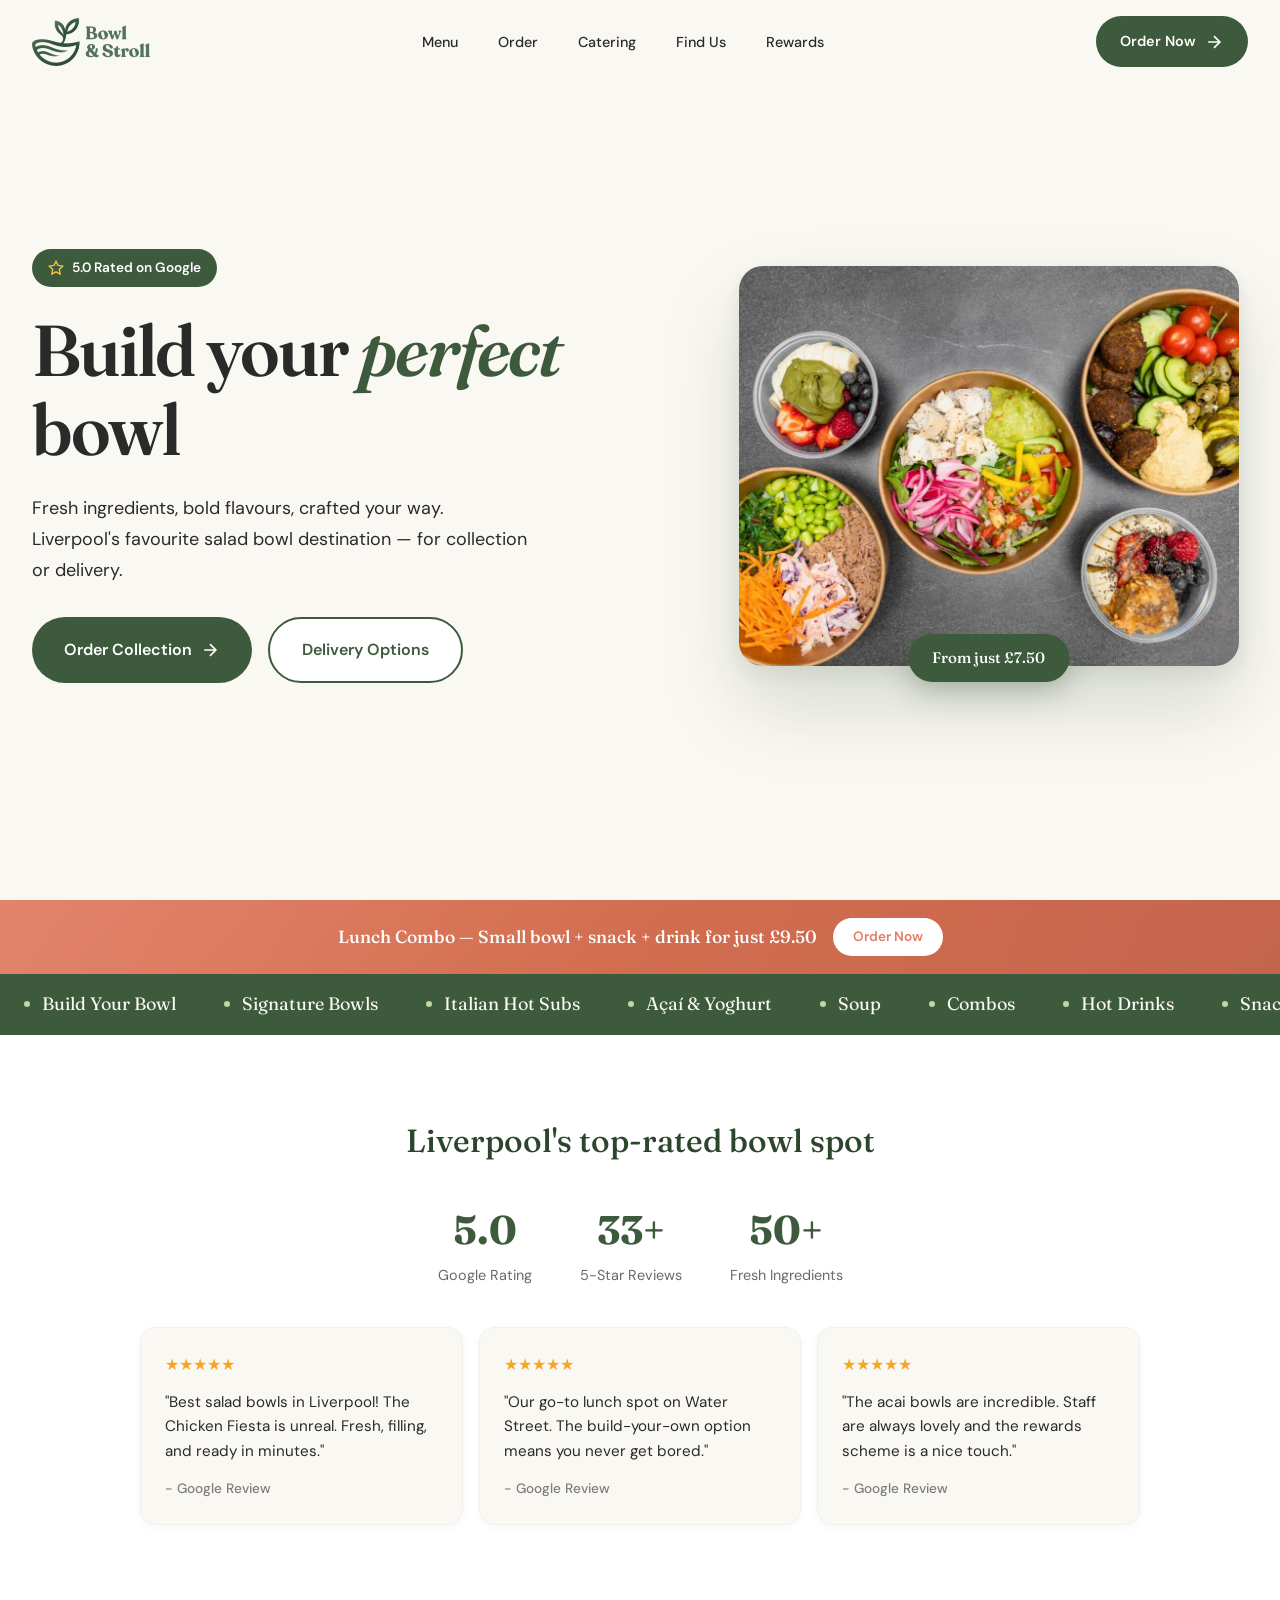
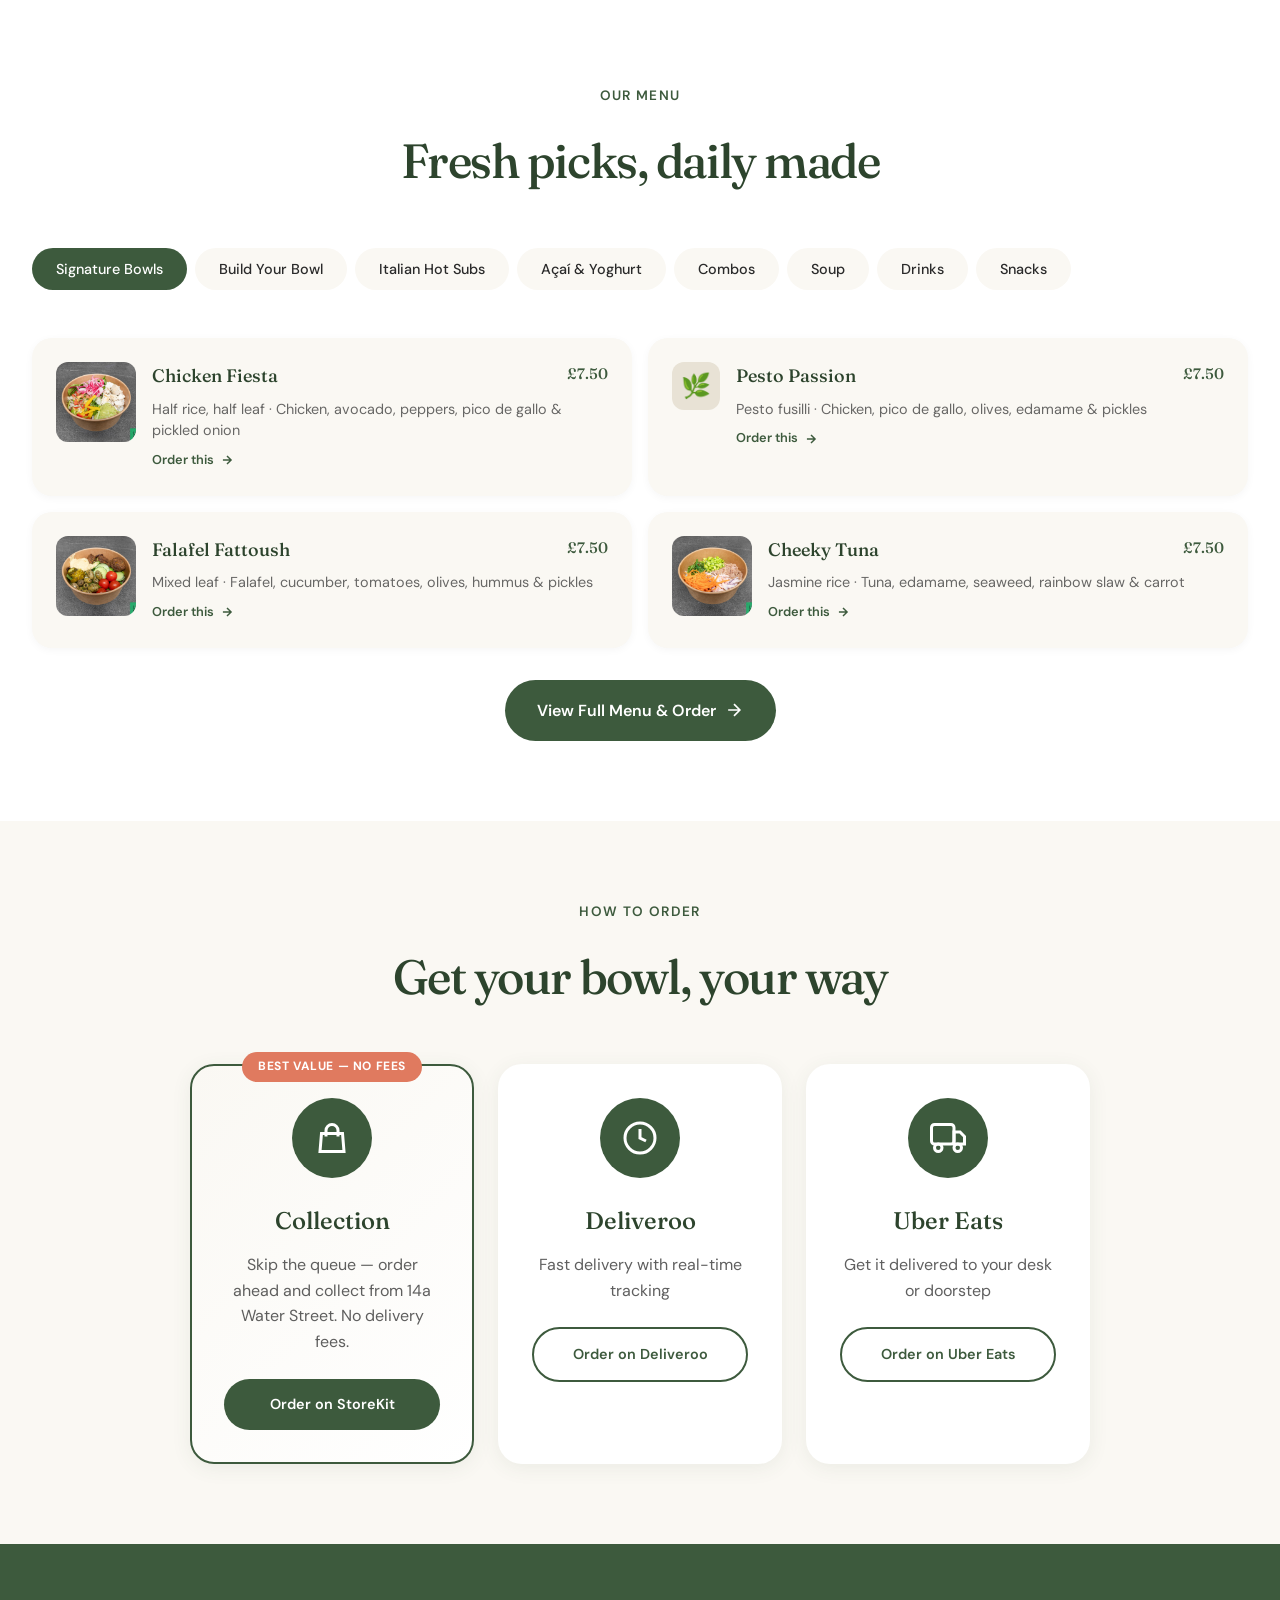
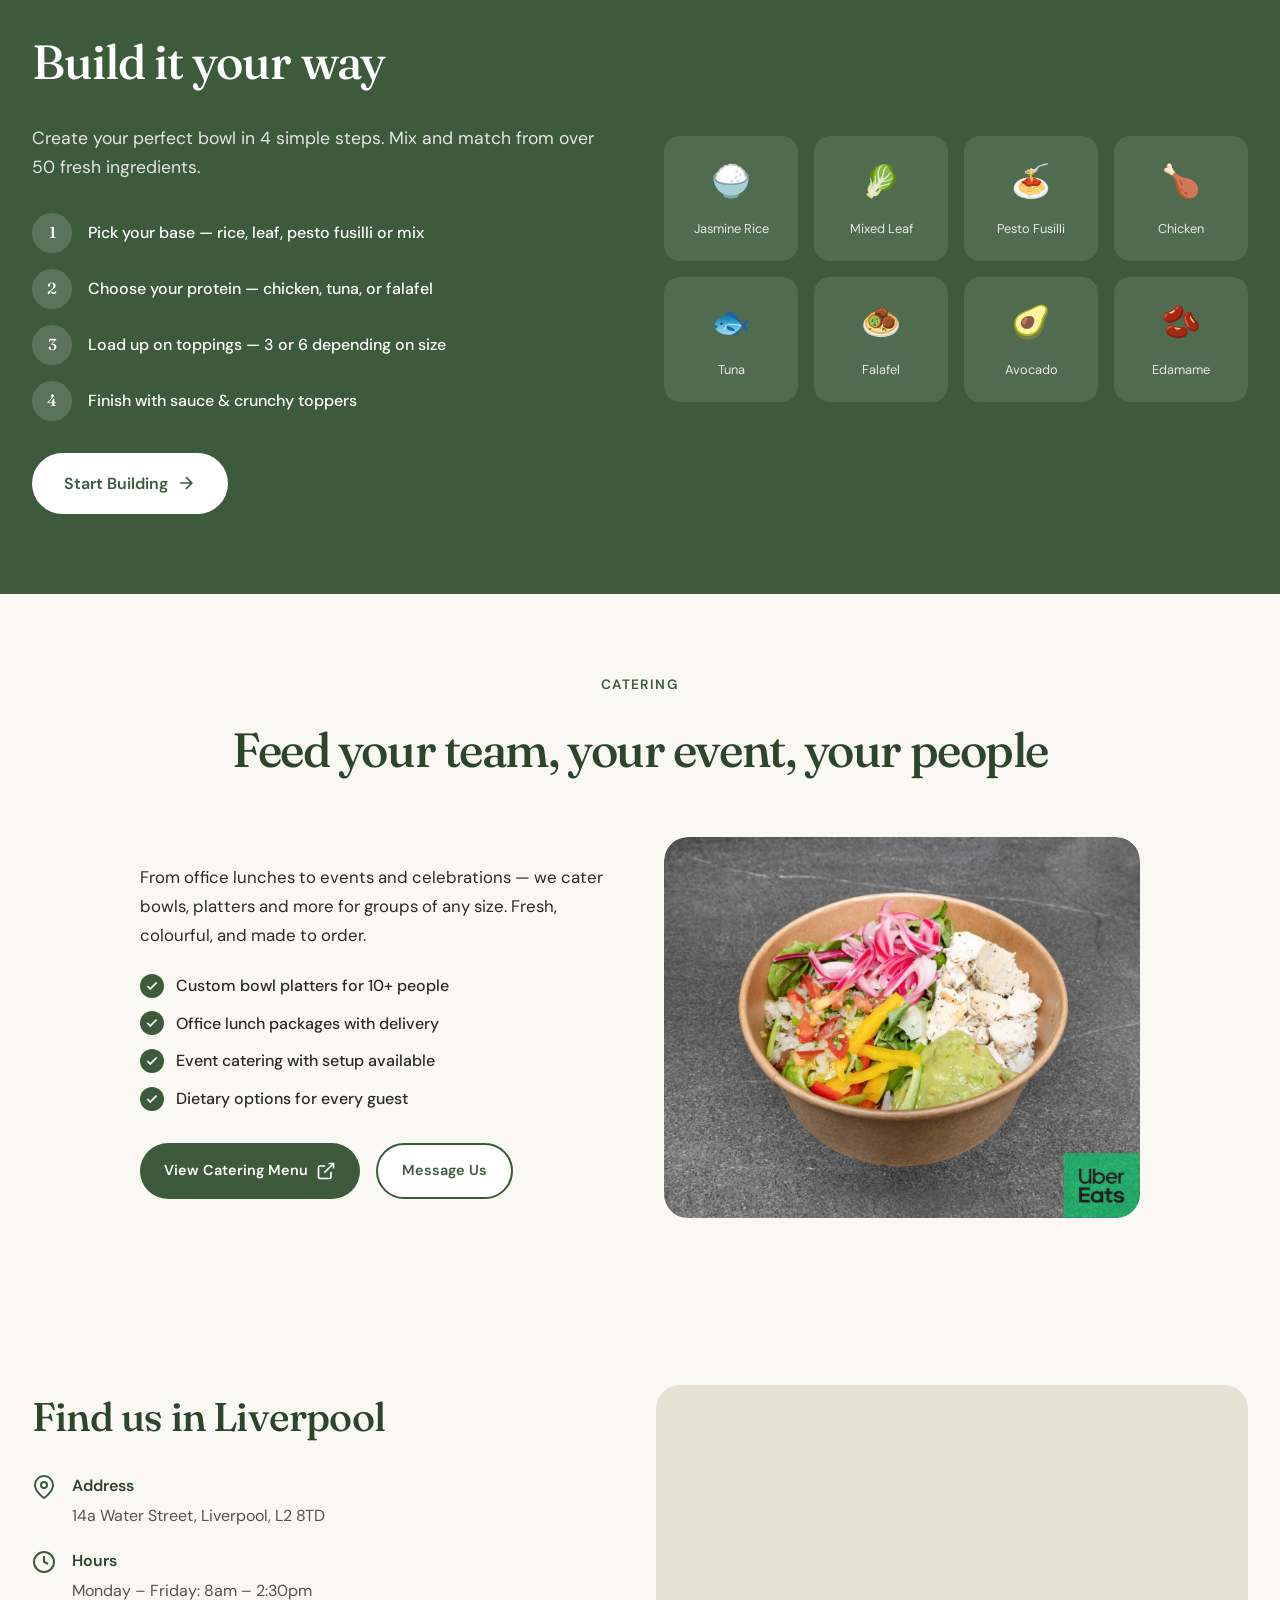
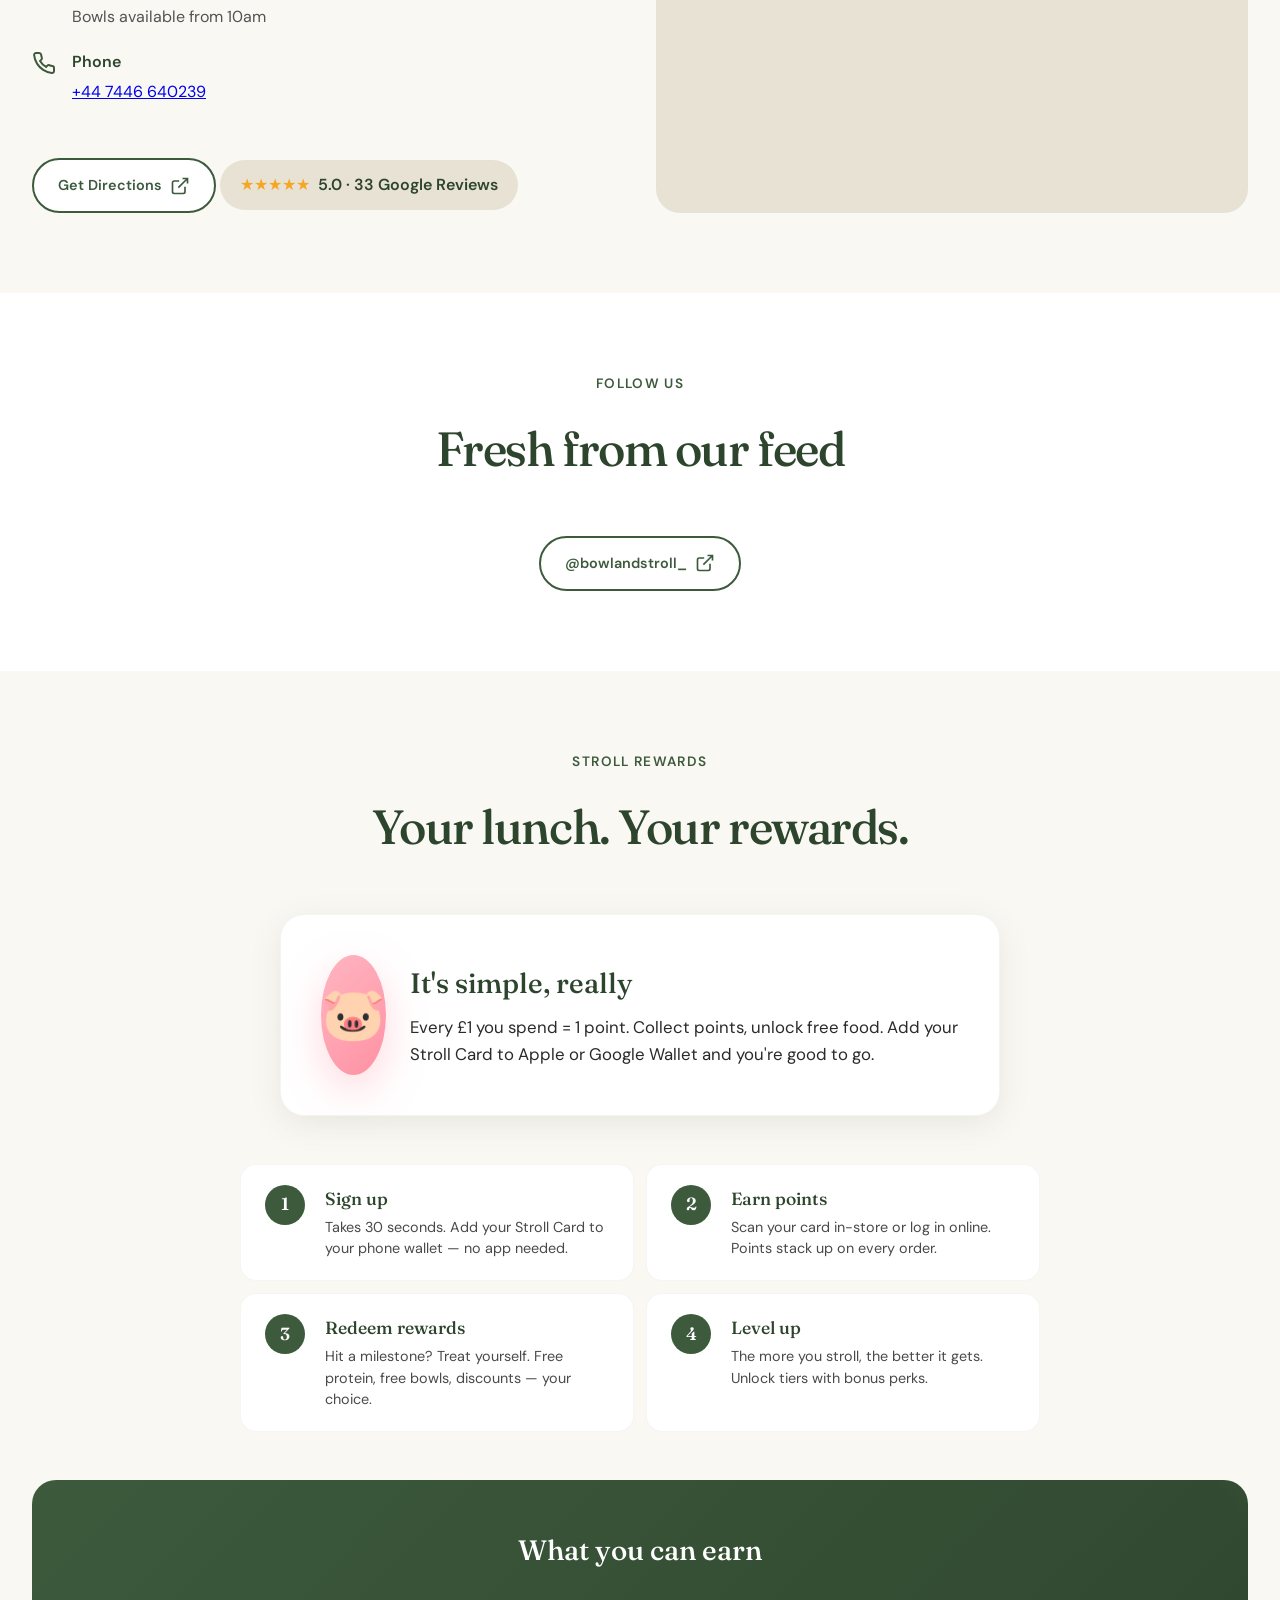
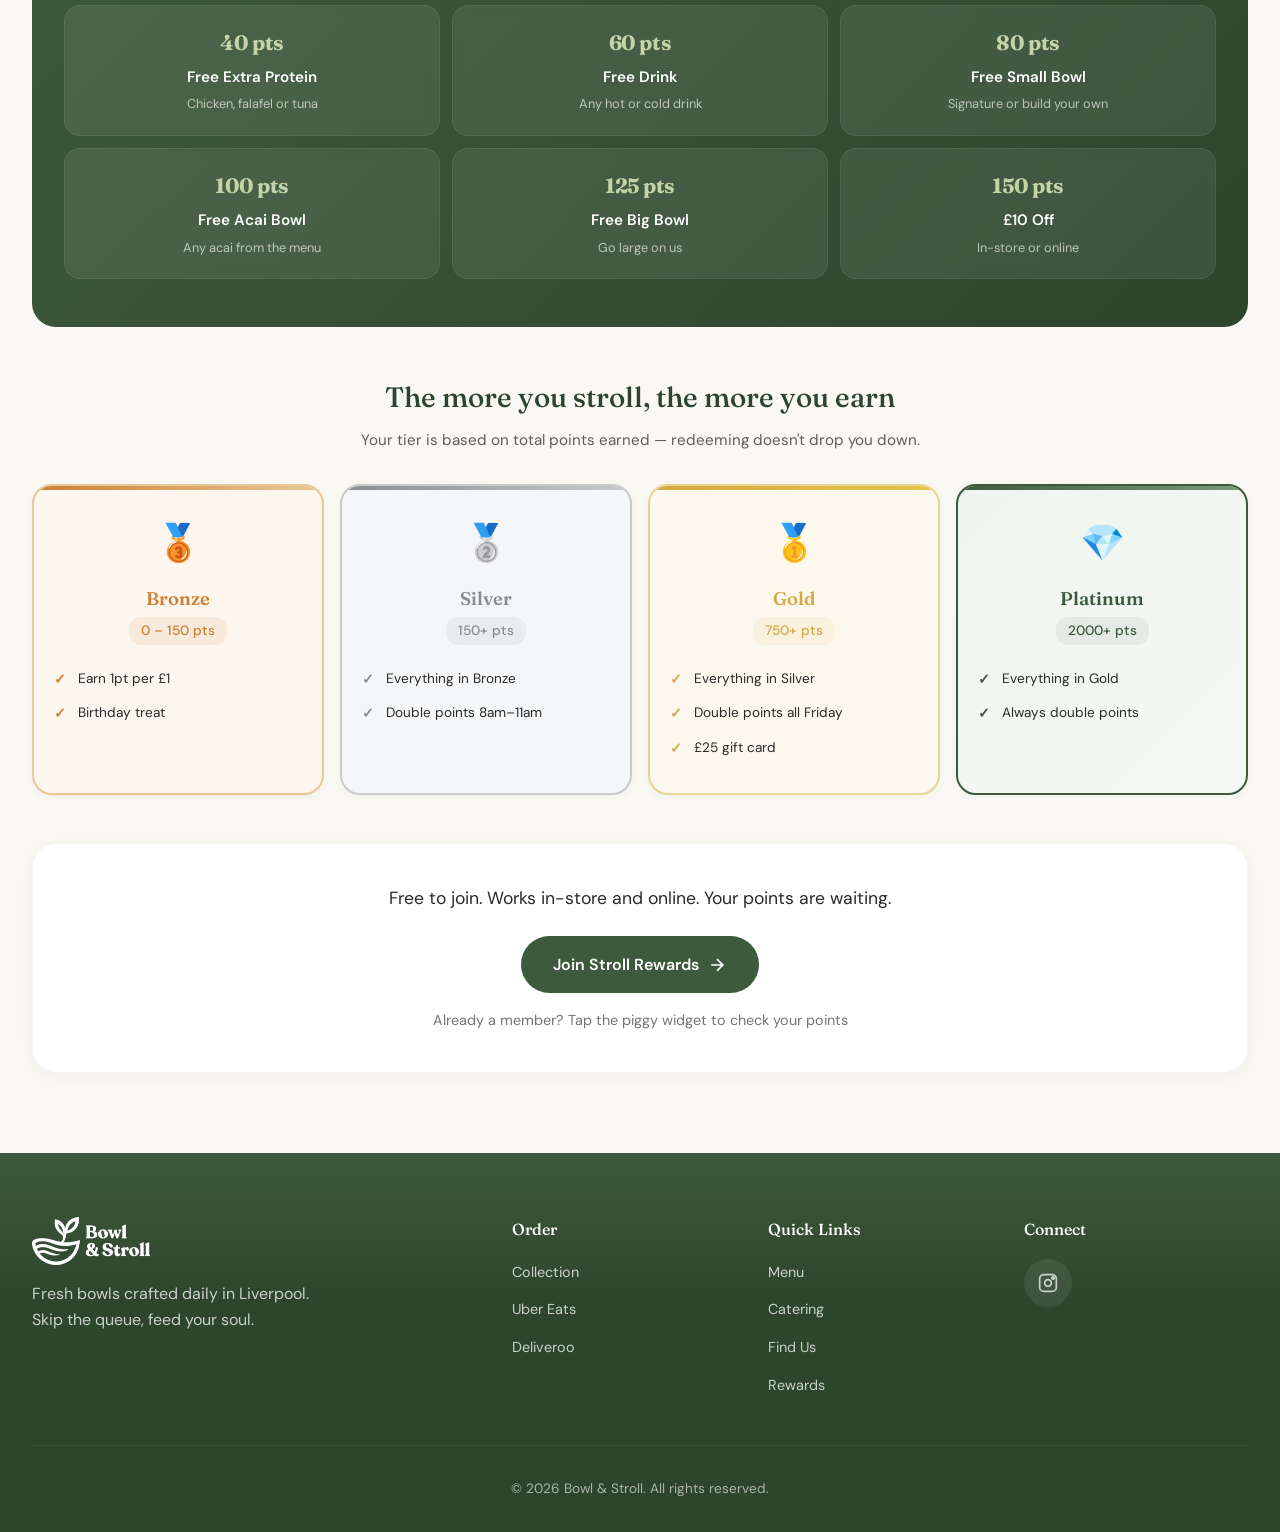
==== commit 5c84888d: "Add Instagram feed section using Elfsight widget Integrates Elfsight Instagram carousel between Loca" ====
--- a/index.html
+++ b/index.html
@@ -97,8 +97,33 @@
 
     <!-- Stylesheet -->
     <link rel="stylesheet" href="css/style.css">
+
+    <!-- Instagram Feed (Elfsight) -->
+    <script src="https://static.elfsight.com/platform/platform.js" async></script>
+
+    <!-- dataLayer initialization (must be before GTM) -->
+    <script>
+    window.dataLayer = window.dataLayer || [];
+    dataLayer.push({
+        'businessName': 'Bowl & Stroll',
+        'businessLocation': 'Liverpool, L2 8TD',
+        'pageType': 'homepage'
+    });
+    </script>
+
+    <!-- Google Tag Manager -->
+    <script>(function(w,d,s,l,i){w[l]=w[l]||[];w[l].push({'gtm.start':
+    new Date().getTime(),event:'gtm.js'});var f=d.getElementsByTagName(s)[0],
+    j=d.createElement(s),dl=l!='dataLayer'?'&l='+l:'';j.async=true;j.src=
+    'https://www.googletagmanager.com/gtm.js?id='+i+dl;f.parentNode.insertBefore(j,f);
+    })(window,document,'script','dataLayer','GTM-XXXXXXX');</script>
+    <!-- End Google Tag Manager -->
 </head>
 <body>
+    <!-- Google Tag Manager (noscript) -->
+    <noscript><iframe src="https://www.googletagmanager.com/ns.html?id=GTM-XXXXXXX"
+    height="0" width="0" style="display:none;visibility:hidden"></iframe></noscript>
+    <!-- End Google Tag Manager (noscript) -->
 
     <!-- ==========================================
          HEADER & NAVIGATION
@@ -116,7 +141,7 @@
                 <li><a href="#rewards">Rewards</a></li>
             </ul>
             <div class="nav-cta">
-                <a href="https://order.storekit.com/bowl-and-stroll/menu" class="btn btn-primary" target="_blank" rel="noopener">
+                <a href="https://order.storekit.com/bowl-and-stroll/menu" class="btn btn-primary" target="_blank" rel="noopener" data-track-category="storekit" data-track-action="click" data-track-label="nav_order_now">
                     Order Now
                     <svg class="btn-icon" viewBox="0 0 24 24" fill="none" stroke="currentColor" stroke-width="2"><path d="M5 12h14M12 5l7 7-7 7"/></svg>
                 </a>
@@ -136,7 +161,7 @@
         <a href="#catering">Catering</a>
         <a href="#location">Find Us</a>
         <a href="#rewards">Rewards</a>
-        <a href="https://order.storekit.com/bowl-and-stroll/menu" class="btn btn-primary btn-large" target="_blank" rel="noopener">Order Now</a>
+        <a href="https://order.storekit.com/bowl-and-stroll/menu" class="btn btn-primary btn-large" target="_blank" rel="noopener" data-track-category="storekit" data-track-action="click" data-track-label="mobile_menu_order_now">Order Now</a>
     </div>
 
 
@@ -154,7 +179,7 @@
                     <h1>Build your <em>perfect</em> bowl</h1>
                     <p class="hero-description">Fresh ingredients, bold flavours, crafted your way. Liverpool's favourite salad bowl destination &mdash; for collection or delivery.</p>
                     <div class="hero-buttons">
-                        <a href="https://order.storekit.com/bowl-and-stroll/menu" class="btn btn-primary btn-large" target="_blank" rel="noopener">
+                        <a href="https://order.storekit.com/bowl-and-stroll/menu" class="btn btn-primary btn-large" target="_blank" rel="noopener" data-track-category="storekit" data-track-action="click" data-track-label="hero_order_collection">
                             Order Collection
                             <svg class="btn-icon" viewBox="0 0 24 24" fill="none" stroke="currentColor" stroke-width="2"><path d="M5 12h14M12 5l7 7-7 7"/></svg>
                         </a>
@@ -178,7 +203,7 @@
         <div class="container">
             <div class="promo-banner-content">
                 <span class="promo-banner-text">Lunch Combo &mdash; Small bowl + snack + drink for just &pound;9.50</span>
-                <a href="https://order.storekit.com/bowl-and-stroll/menu" class="btn" target="_blank" rel="noopener">Order Now</a>
+                <a href="https://order.storekit.com/bowl-and-stroll/menu" class="btn" target="_blank" rel="noopener" data-track-category="storekit" data-track-action="click" data-track-label="promo_banner_order_now">Order Now</a>
             </div>
         </div>
     </div>
@@ -300,7 +325,7 @@
                             <span class="menu-item-price">&pound;7.50</span>
                         </div>
                         <p>Half rice, half leaf &middot; Chicken, avocado, peppers, pico de gallo &amp; pickled onion</p>
-                        <a href="https://order.storekit.com/bowl-and-stroll/menu#category-109988" class="menu-item-cta" target="_blank" rel="noopener">Order this <svg viewBox="0 0 24 24" fill="none" stroke="currentColor" stroke-width="2.5"><path d="M5 12h14M12 5l7 7-7 7"/></svg></a>
+                        <a href="https://order.storekit.com/bowl-and-stroll/menu#category-109988" class="menu-item-cta" target="_blank" rel="noopener" data-track-category="storekit" data-track-action="click" data-track-label="menu_signature_chicken_fiesta">Order this <svg viewBox="0 0 24 24" fill="none" stroke="currentColor" stroke-width="2.5"><path d="M5 12h14M12 5l7 7-7 7"/></svg></a>
                     </div>
                 </div>
                 <div class="menu-item animate-on-scroll">
@@ -311,7 +336,7 @@
                             <span class="menu-item-price">&pound;7.50</span>
                         </div>
                         <p>Pesto fusilli &middot; Chicken, pico de gallo, olives, edamame &amp; pickles</p>
-                        <a href="https://order.storekit.com/bowl-and-stroll/menu#category-109988" class="menu-item-cta" target="_blank" rel="noopener">Order this <svg viewBox="0 0 24 24" fill="none" stroke="currentColor" stroke-width="2.5"><path d="M5 12h14M12 5l7 7-7 7"/></svg></a>
+                        <a href="https://order.storekit.com/bowl-and-stroll/menu#category-109988" class="menu-item-cta" target="_blank" rel="noopener" data-track-category="storekit" data-track-action="click" data-track-label="menu_signature_pesto_passion">Order this <svg viewBox="0 0 24 24" fill="none" stroke="currentColor" stroke-width="2.5"><path d="M5 12h14M12 5l7 7-7 7"/></svg></a>
                     </div>
                 </div>
                 <div class="menu-item animate-on-scroll">
@@ -322,7 +347,7 @@
                             <span class="menu-item-price">&pound;7.50</span>
                         </div>
                         <p>Mixed leaf &middot; Falafel, cucumber, tomatoes, olives, hummus &amp; pickles</p>
-                        <a href="https://order.storekit.com/bowl-and-stroll/menu#category-109988" class="menu-item-cta" target="_blank" rel="noopener">Order this <svg viewBox="0 0 24 24" fill="none" stroke="currentColor" stroke-width="2.5"><path d="M5 12h14M12 5l7 7-7 7"/></svg></a>
+                        <a href="https://order.storekit.com/bowl-and-stroll/menu#category-109988" class="menu-item-cta" target="_blank" rel="noopener" data-track-category="storekit" data-track-action="click" data-track-label="menu_signature_falafel_fattoush">Order this <svg viewBox="0 0 24 24" fill="none" stroke="currentColor" stroke-width="2.5"><path d="M5 12h14M12 5l7 7-7 7"/></svg></a>
                     </div>
                 </div>
                 <div class="menu-item animate-on-scroll">
@@ -333,7 +358,7 @@
                             <span class="menu-item-price">&pound;7.50</span>
                         </div>
                         <p>Jasmine rice &middot; Tuna, edamame, seaweed, rainbow slaw &amp; carrot</p>
-                        <a href="https://order.storekit.com/bowl-and-stroll/menu#category-109988" class="menu-item-cta" target="_blank" rel="noopener">Order this <svg viewBox="0 0 24 24" fill="none" stroke="currentColor" stroke-width="2.5"><path d="M5 12h14M12 5l7 7-7 7"/></svg></a>
+                        <a href="https://order.storekit.com/bowl-and-stroll/menu#category-109988" class="menu-item-cta" target="_blank" rel="noopener" data-track-category="storekit" data-track-action="click" data-track-label="menu_signature_cheeky_tuna">Order this <svg viewBox="0 0 24 24" fill="none" stroke="currentColor" stroke-width="2.5"><path d="M5 12h14M12 5l7 7-7 7"/></svg></a>
                     </div>
                 </div>
             </div>
@@ -348,7 +373,7 @@
                             <span class="menu-item-price">&pound;7.50</span>
                         </div>
                         <p>Base + protein + 3 toppings</p>
-                        <a href="https://order.storekit.com/bowl-and-stroll/menu#category-131450" class="menu-item-cta" target="_blank" rel="noopener">Build yours <svg viewBox="0 0 24 24" fill="none" stroke="currentColor" stroke-width="2.5"><path d="M5 12h14M12 5l7 7-7 7"/></svg></a>
+                        <a href="https://order.storekit.com/bowl-and-stroll/menu#category-131450" class="menu-item-cta" target="_blank" rel="noopener" data-track-category="storekit" data-track-action="click" data-track-label="menu_byo_small">Build yours <svg viewBox="0 0 24 24" fill="none" stroke="currentColor" stroke-width="2.5"><path d="M5 12h14M12 5l7 7-7 7"/></svg></a>
                     </div>
                 </div>
                 <div class="menu-item animate-on-scroll">
@@ -359,7 +384,7 @@
                             <span class="menu-item-price">&pound;10.50</span>
                         </div>
                         <p>Base + protein + 6 toppings</p>
-                        <a href="https://order.storekit.com/bowl-and-stroll/menu#category-131450" class="menu-item-cta" target="_blank" rel="noopener">Build yours <svg viewBox="0 0 24 24" fill="none" stroke="currentColor" stroke-width="2.5"><path d="M5 12h14M12 5l7 7-7 7"/></svg></a>
+                        <a href="https://order.storekit.com/bowl-and-stroll/menu#category-131450" class="menu-item-cta" target="_blank" rel="noopener" data-track-category="storekit" data-track-action="click" data-track-label="menu_byo_big">Build yours <svg viewBox="0 0 24 24" fill="none" stroke="currentColor" stroke-width="2.5"><path d="M5 12h14M12 5l7 7-7 7"/></svg></a>
                     </div>
                 </div>
             </div>
@@ -374,7 +399,7 @@
                             <span class="menu-item-price">&pound;10.00</span>
                         </div>
                         <p>Prosciutto, mozzarella, provolone, balsamic glaze &amp; rocket added after baking</p>
-                        <a href="https://order.storekit.com/bowl-and-stroll/menu#category-131449" class="menu-item-cta" target="_blank" rel="noopener">Order this <svg viewBox="0 0 24 24" fill="none" stroke="currentColor" stroke-width="2.5"><path d="M5 12h14M12 5l7 7-7 7"/></svg></a>
+                        <a href="https://order.storekit.com/bowl-and-stroll/menu#category-131449" class="menu-item-cta" target="_blank" rel="noopener" data-track-category="storekit" data-track-action="click" data-track-label="menu_sub_prosciutto">Order this <svg viewBox="0 0 24 24" fill="none" stroke="currentColor" stroke-width="2.5"><path d="M5 12h14M12 5l7 7-7 7"/></svg></a>
                     </div>
                 </div>
                 <div class="menu-item animate-on-scroll">
@@ -385,7 +410,7 @@
                             <span class="menu-item-price">&pound;10.00</span>
                         </div>
                         <p>Salami, 'nduja, provolone &amp; honey sriracha</p>
-                        <a href="https://order.storekit.com/bowl-and-stroll/menu#category-131449" class="menu-item-cta" target="_blank" rel="noopener">Order this <svg viewBox="0 0 24 24" fill="none" stroke="currentColor" stroke-width="2.5"><path d="M5 12h14M12 5l7 7-7 7"/></svg></a>
+                        <a href="https://order.storekit.com/bowl-and-stroll/menu#category-131449" class="menu-item-cta" target="_blank" rel="noopener" data-track-category="storekit" data-track-action="click" data-track-label="menu_sub_nduja">Order this <svg viewBox="0 0 24 24" fill="none" stroke="currentColor" stroke-width="2.5"><path d="M5 12h14M12 5l7 7-7 7"/></svg></a>
                     </div>
                 </div>
                 <div class="menu-item animate-on-scroll">
@@ -396,7 +421,7 @@
                             <span class="menu-item-price">&pound;10.00</span>
                         </div>
                         <p>Porchetta, provolone &amp; red onion (Signature)</p>
-                        <a href="https://order.storekit.com/bowl-and-stroll/menu#category-131449" class="menu-item-cta" target="_blank" rel="noopener">Order this <svg viewBox="0 0 24 24" fill="none" stroke="currentColor" stroke-width="2.5"><path d="M5 12h14M12 5l7 7-7 7"/></svg></a>
+                        <a href="https://order.storekit.com/bowl-and-stroll/menu#category-131449" class="menu-item-cta" target="_blank" rel="noopener" data-track-category="storekit" data-track-action="click" data-track-label="menu_sub_porchetta">Order this <svg viewBox="0 0 24 24" fill="none" stroke="currentColor" stroke-width="2.5"><path d="M5 12h14M12 5l7 7-7 7"/></svg></a>
                     </div>
                 </div>
                 <div class="menu-item animate-on-scroll">
@@ -407,7 +432,7 @@
                             <span class="menu-item-price">&pound;9.00</span>
                         </div>
                         <p>Marinated chicken, mozzarella, provolone, pesto &amp; pickled onion</p>
-                        <a href="https://order.storekit.com/bowl-and-stroll/menu#category-131449" class="menu-item-cta" target="_blank" rel="noopener">Order this <svg viewBox="0 0 24 24" fill="none" stroke="currentColor" stroke-width="2.5"><path d="M5 12h14M12 5l7 7-7 7"/></svg></a>
+                        <a href="https://order.storekit.com/bowl-and-stroll/menu#category-131449" class="menu-item-cta" target="_blank" rel="noopener" data-track-category="storekit" data-track-action="click" data-track-label="menu_sub_chicken_pesto">Order this <svg viewBox="0 0 24 24" fill="none" stroke="currentColor" stroke-width="2.5"><path d="M5 12h14M12 5l7 7-7 7"/></svg></a>
                     </div>
                 </div>
                 <div class="menu-item animate-on-scroll">
@@ -418,7 +443,7 @@
                             <span class="menu-item-price">&pound;7.00</span>
                         </div>
                         <p>Mozzarella &amp; provolone on toasted ciabatta</p>
-                        <a href="https://order.storekit.com/bowl-and-stroll/menu#category-131449" class="menu-item-cta" target="_blank" rel="noopener">Order this <svg viewBox="0 0 24 24" fill="none" stroke="currentColor" stroke-width="2.5"><path d="M5 12h14M12 5l7 7-7 7"/></svg></a>
+                        <a href="https://order.storekit.com/bowl-and-stroll/menu#category-131449" class="menu-item-cta" target="_blank" rel="noopener" data-track-category="storekit" data-track-action="click" data-track-label="menu_sub_cheese">Order this <svg viewBox="0 0 24 24" fill="none" stroke="currentColor" stroke-width="2.5"><path d="M5 12h14M12 5l7 7-7 7"/></svg></a>
                     </div>
                 </div>
             </div>
@@ -433,7 +458,7 @@
                             <span class="menu-item-price">&pound;8.50</span>
                         </div>
                         <p>A&ccedil;a&iacute; topped with strawberry, pistachio &amp; choc granola</p>
-                        <a href="https://order.storekit.com/bowl-and-stroll/menu#category-131451" class="menu-item-cta" target="_blank" rel="noopener">Order this <svg viewBox="0 0 24 24" fill="none" stroke="currentColor" stroke-width="2.5"><path d="M5 12h14M12 5l7 7-7 7"/></svg></a>
+                        <a href="https://order.storekit.com/bowl-and-stroll/menu#category-131451" class="menu-item-cta" target="_blank" rel="noopener" data-track-category="storekit" data-track-action="click" data-track-label="menu_acai_strawberry_delight">Order this <svg viewBox="0 0 24 24" fill="none" stroke="currentColor" stroke-width="2.5"><path d="M5 12h14M12 5l7 7-7 7"/></svg></a>
                     </div>
                 </div>
                 <div class="menu-item animate-on-scroll">
@@ -444,7 +469,7 @@
                             <span class="menu-item-price">&pound;8.50</span>
                         </div>
                         <p>A&ccedil;a&iacute; topped with raspberry, peanut butter &amp; walnuts</p>
-                        <a href="https://order.storekit.com/bowl-and-stroll/menu#category-131451" class="menu-item-cta" target="_blank" rel="noopener">Order this <svg viewBox="0 0 24 24" fill="none" stroke="currentColor" stroke-width="2.5"><path d="M5 12h14M12 5l7 7-7 7"/></svg></a>
+                        <a href="https://order.storekit.com/bowl-and-stroll/menu#category-131451" class="menu-item-cta" target="_blank" rel="noopener" data-track-category="storekit" data-track-action="click" data-track-label="menu_acai_raspberry_crunch">Order this <svg viewBox="0 0 24 24" fill="none" stroke="currentColor" stroke-width="2.5"><path d="M5 12h14M12 5l7 7-7 7"/></svg></a>
                     </div>
                 </div>
                 <div class="menu-item animate-on-scroll">
@@ -455,7 +480,7 @@
                             <span class="menu-item-price">&pound;8.50</span>
                         </div>
                         <p>A&ccedil;a&iacute; topped with blueberry, nutella &amp; mixed seeds</p>
-                        <a href="https://order.storekit.com/bowl-and-stroll/menu#category-131451" class="menu-item-cta" target="_blank" rel="noopener">Order this <svg viewBox="0 0 24 24" fill="none" stroke="currentColor" stroke-width="2.5"><path d="M5 12h14M12 5l7 7-7 7"/></svg></a>
+                        <a href="https://order.storekit.com/bowl-and-stroll/menu#category-131451" class="menu-item-cta" target="_blank" rel="noopener" data-track-category="storekit" data-track-action="click" data-track-label="menu_acai_blueberry_dream">Order this <svg viewBox="0 0 24 24" fill="none" stroke="currentColor" stroke-width="2.5"><path d="M5 12h14M12 5l7 7-7 7"/></svg></a>
                     </div>
                 </div>
                 <div class="menu-item animate-on-scroll">
@@ -466,7 +491,7 @@
                             <span class="menu-item-price">&pound;8.50</span>
                         </div>
                         <p>A&ccedil;a&iacute; topped with banana, almond butter &amp; granola</p>
-                        <a href="https://order.storekit.com/bowl-and-stroll/menu#category-131451" class="menu-item-cta" target="_blank" rel="noopener">Order this <svg viewBox="0 0 24 24" fill="none" stroke="currentColor" stroke-width="2.5"><path d="M5 12h14M12 5l7 7-7 7"/></svg></a>
+                        <a href="https://order.storekit.com/bowl-and-stroll/menu#category-131451" class="menu-item-cta" target="_blank" rel="noopener" data-track-category="storekit" data-track-action="click" data-track-label="menu_acai_banana_bliss">Order this <svg viewBox="0 0 24 24" fill="none" stroke="currentColor" stroke-width="2.5"><path d="M5 12h14M12 5l7 7-7 7"/></svg></a>
                     </div>
                 </div>
                 <div class="menu-item animate-on-scroll">
@@ -477,7 +502,7 @@
                             <span class="menu-item-price">&pound;8.50</span>
                         </div>
                         <p>A&ccedil;a&iacute; base with any 4 toppings of your choice</p>
-                        <a href="https://order.storekit.com/bowl-and-stroll/menu#category-131451" class="menu-item-cta" target="_blank" rel="noopener">Build yours <svg viewBox="0 0 24 24" fill="none" stroke="currentColor" stroke-width="2.5"><path d="M5 12h14M12 5l7 7-7 7"/></svg></a>
+                        <a href="https://order.storekit.com/bowl-and-stroll/menu#category-131451" class="menu-item-cta" target="_blank" rel="noopener" data-track-category="storekit" data-track-action="click" data-track-label="menu_acai_byo">Build yours <svg viewBox="0 0 24 24" fill="none" stroke="currentColor" stroke-width="2.5"><path d="M5 12h14M12 5l7 7-7 7"/></svg></a>
                     </div>
                 </div>
                 <div class="menu-item animate-on-scroll">
@@ -488,7 +513,7 @@
                             <span class="menu-item-price">&pound;7.50</span>
                         </div>
                         <p>Yogurt base with your choice of toppings</p>
-                        <a href="https://order.storekit.com/bowl-and-stroll/menu#category-131451" class="menu-item-cta" target="_blank" rel="noopener">Build yours <svg viewBox="0 0 24 24" fill="none" stroke="currentColor" stroke-width="2.5"><path d="M5 12h14M12 5l7 7-7 7"/></svg></a>
+                        <a href="https://order.storekit.com/bowl-and-stroll/menu#category-131451" class="menu-item-cta" target="_blank" rel="noopener" data-track-category="storekit" data-track-action="click" data-track-label="menu_yogurt_byo">Build yours <svg viewBox="0 0 24 24" fill="none" stroke="currentColor" stroke-width="2.5"><path d="M5 12h14M12 5l7 7-7 7"/></svg></a>
                     </div>
                 </div>
             </div>
@@ -503,7 +528,7 @@
                             <span class="menu-item-price">&pound;13.50</span>
                         </div>
                         <p>Big bowl + 2 proteins + snack + drink</p>
-                        <a href="https://order.storekit.com/bowl-and-stroll/menu#category-131452" class="menu-item-cta" target="_blank" rel="noopener">Order this <svg viewBox="0 0 24 24" fill="none" stroke="currentColor" stroke-width="2.5"><path d="M5 12h14M12 5l7 7-7 7"/></svg></a>
+                        <a href="https://order.storekit.com/bowl-and-stroll/menu#category-131452" class="menu-item-cta" target="_blank" rel="noopener" data-track-category="storekit" data-track-action="click" data-track-label="menu_combo_protein">Order this <svg viewBox="0 0 24 24" fill="none" stroke="currentColor" stroke-width="2.5"><path d="M5 12h14M12 5l7 7-7 7"/></svg></a>
                     </div>
                 </div>
                 <div class="menu-item animate-on-scroll">
@@ -514,7 +539,7 @@
                             <span class="menu-item-price">&pound;9.50</span>
                         </div>
                         <p>Small bowl + snack + drink</p>
-                        <a href="https://order.storekit.com/bowl-and-stroll/menu#category-131452" class="menu-item-cta" target="_blank" rel="noopener">Order this <svg viewBox="0 0 24 24" fill="none" stroke="currentColor" stroke-width="2.5"><path d="M5 12h14M12 5l7 7-7 7"/></svg></a>
+                        <a href="https://order.storekit.com/bowl-and-stroll/menu#category-131452" class="menu-item-cta" target="_blank" rel="noopener" data-track-category="storekit" data-track-action="click" data-track-label="menu_combo_lunch">Order this <svg viewBox="0 0 24 24" fill="none" stroke="currentColor" stroke-width="2.5"><path d="M5 12h14M12 5l7 7-7 7"/></svg></a>
                     </div>
                 </div>
                 <div class="menu-item animate-on-scroll">
@@ -525,7 +550,7 @@
                             <span class="menu-item-price">&pound;11.50</span>
                         </div>
                         <p>Cheese hot sub + any soup</p>
-                        <a href="https://order.storekit.com/bowl-and-stroll/menu#category-131452" class="menu-item-cta" target="_blank" rel="noopener">Order this <svg viewBox="0 0 24 24" fill="none" stroke="currentColor" stroke-width="2.5"><path d="M5 12h14M12 5l7 7-7 7"/></svg></a>
+                        <a href="https://order.storekit.com/bowl-and-stroll/menu#category-131452" class="menu-item-cta" target="_blank" rel="noopener" data-track-category="storekit" data-track-action="click" data-track-label="menu_combo_soup">Order this <svg viewBox="0 0 24 24" fill="none" stroke="currentColor" stroke-width="2.5"><path d="M5 12h14M12 5l7 7-7 7"/></svg></a>
                     </div>
                 </div>
             </div>
@@ -540,7 +565,7 @@
                             <span class="menu-item-price">&pound;5.50</span>
                         </div>
                         <p>Creamy tomato soup, served with a bread roll</p>
-                        <a href="https://order.storekit.com/bowl-and-stroll/menu#category-121644" class="menu-item-cta" target="_blank" rel="noopener">Order this <svg viewBox="0 0 24 24" fill="none" stroke="currentColor" stroke-width="2.5"><path d="M5 12h14M12 5l7 7-7 7"/></svg></a>
+                        <a href="https://order.storekit.com/bowl-and-stroll/menu#category-121644" class="menu-item-cta" target="_blank" rel="noopener" data-track-category="storekit" data-track-action="click" data-track-label="menu_soup_tomato">Order this <svg viewBox="0 0 24 24" fill="none" stroke="currentColor" stroke-width="2.5"><path d="M5 12h14M12 5l7 7-7 7"/></svg></a>
                     </div>
                 </div>
                 <div class="menu-item animate-on-scroll">
@@ -551,7 +576,7 @@
                             <span class="menu-item-price">&pound;5.50</span>
                         </div>
                         <p>Hearty chicken &amp; vegetable soup with a bread roll</p>
-                        <a href="https://order.storekit.com/bowl-and-stroll/menu#category-121644" class="menu-item-cta" target="_blank" rel="noopener">Order this <svg viewBox="0 0 24 24" fill="none" stroke="currentColor" stroke-width="2.5"><path d="M5 12h14M12 5l7 7-7 7"/></svg></a>
+                        <a href="https://order.storekit.com/bowl-and-stroll/menu#category-121644" class="menu-item-cta" target="_blank" rel="noopener" data-track-category="storekit" data-track-action="click" data-track-label="menu_soup_chicken_veg">Order this <svg viewBox="0 0 24 24" fill="none" stroke="currentColor" stroke-width="2.5"><path d="M5 12h14M12 5l7 7-7 7"/></svg></a>
                     </div>
                 </div>
             </div>
@@ -655,7 +680,7 @@
             </div>
 
             <div class="menu-section-cta animate-on-scroll">
-                <a href="https://order.storekit.com/bowl-and-stroll/menu" class="btn btn-primary btn-large" target="_blank" rel="noopener">
+                <a href="https://order.storekit.com/bowl-and-stroll/menu" class="btn btn-primary btn-large" target="_blank" rel="noopener" data-track-category="storekit" data-track-action="click" data-track-label="menu_section_view_full">
                     View Full Menu &amp; Order
                     <svg class="btn-icon" viewBox="0 0 24 24" fill="none" stroke="currentColor" stroke-width="2"><path d="M5 12h14M12 5l7 7-7 7"/></svg>
                 </a>
@@ -675,7 +700,7 @@
                 <h2 class="section-title">Get your bowl, your way</h2>
             </div>
             <div class="order-options">
-                <a href="https://order.storekit.com/bowl-and-stroll/menu" class="order-card order-card-featured animate-on-scroll" target="_blank" rel="noopener">
+                <a href="https://order.storekit.com/bowl-and-stroll/menu" class="order-card order-card-featured animate-on-scroll" target="_blank" rel="noopener" data-track-category="storekit" data-track-action="click" data-track-label="order_section_collection">
                     <div class="order-icon">
                         <svg viewBox="0 0 24 24" fill="none" stroke="currentColor" stroke-width="2"><path d="M16 11V7a4 4 0 00-8 0v4M5 9h14l1 12H4L5 9z"/></svg>
                     </div>
@@ -683,7 +708,7 @@
                     <p>Skip the queue &mdash; order ahead and collect from 14a Water Street. No delivery fees.</p>
                     <span class="btn btn-primary">Order on StoreKit</span>
                 </a>
-                <a href="https://deliveroo.co.uk/menu/Liverpool/liverpool-city-centre/bowl-and-stroll-14a-water-st" class="order-card animate-on-scroll" target="_blank" rel="noopener">
+                <a href="https://deliveroo.co.uk/menu/Liverpool/liverpool-city-centre/bowl-and-stroll-14a-water-st" class="order-card animate-on-scroll" target="_blank" rel="noopener" data-track-category="deliveroo" data-track-action="click" data-track-label="order_section_deliveroo">
                     <div class="order-icon">
                         <svg viewBox="0 0 24 24" fill="none" stroke="currentColor" stroke-width="2"><circle cx="12" cy="12" r="10"/><path d="M12 6v6l4 2"/></svg>
                     </div>
@@ -691,7 +716,7 @@
                     <p>Fast delivery with real-time tracking</p>
                     <span class="btn btn-secondary">Order on Deliveroo</span>
                 </a>
-                <a href="https://www.ubereats.com/gb/store/bowl-&-stroll/SOOPIp66WaeNyFceHapkTw" class="order-card animate-on-scroll" target="_blank" rel="noopener">
+                <a href="https://www.ubereats.com/gb/store/bowl-&-stroll/SOOPIp66WaeNyFceHapkTw" class="order-card animate-on-scroll" target="_blank" rel="noopener" data-track-category="uber_eats" data-track-action="click" data-track-label="order_section_uber_eats">
                     <div class="order-icon">
                         <svg viewBox="0 0 24 24" fill="none" stroke="currentColor" stroke-width="2"><rect x="1" y="3" width="15" height="13" rx="2"/><path d="M16 8h4l3 3v5h-7V8z"/><circle cx="5.5" cy="18.5" r="2.5"/><circle cx="18.5" cy="18.5" r="2.5"/></svg>
                     </div>
@@ -719,7 +744,7 @@
                         <div class="byo-step"><span class="byo-step-num">3</span><span>Load up on toppings &mdash; 3 or 6 depending on size</span></div>
                         <div class="byo-step"><span class="byo-step-num">4</span><span>Finish with sauce &amp; crunchy toppers</span></div>
                     </div>
-                    <a href="https://order.storekit.com/bowl-and-stroll/menu#category-131450" class="btn btn-large byo-btn-inverted" target="_blank" rel="noopener">
+                    <a href="https://order.storekit.com/bowl-and-stroll/menu#category-131450" class="btn btn-large byo-btn-inverted" target="_blank" rel="noopener" data-track-category="storekit" data-track-action="click" data-track-label="byo_section_start_building">
                         Start Building
                         <svg class="btn-icon" viewBox="0 0 24 24" fill="none" stroke="currentColor" stroke-width="2"><path d="M5 12h14M12 5l7 7-7 7"/></svg>
                     </a>
@@ -758,11 +783,11 @@
                         <li>Dietary options for every guest</li>
                     </ul>
                     <div class="catering-buttons">
-                        <a href="https://order.storekit.com/bowl-and-stroll-catering/menu" class="btn btn-primary" target="_blank" rel="noopener">
+                        <a href="https://order.storekit.com/bowl-and-stroll-catering/menu" class="btn btn-primary" target="_blank" rel="noopener" data-track-category="catering" data-track-action="click" data-track-label="catering_view_menu">
                             View Catering Menu
                             <svg class="btn-icon" viewBox="0 0 24 24" fill="none" stroke="currentColor" stroke-width="2"><path d="M18 13v6a2 2 0 01-2 2H5a2 2 0 01-2-2V8a2 2 0 012-2h6M15 3h6v6M10 14L21 3"/></svg>
                         </a>
-                        <a href="https://instagram.com/bowlandstroll_" class="btn btn-secondary" target="_blank" rel="noopener">Message Us</a>
+                        <a href="https://instagram.com/bowlandstroll_" class="btn btn-secondary" target="_blank" rel="noopener" data-track-category="social" data-track-action="click" data-track-label="catering_message_instagram">Message Us</a>
                     </div>
                 </div>
                 <div class="catering-image animate-on-scroll">
@@ -792,10 +817,10 @@
                         </div>
                         <div class="location-detail">
                             <svg viewBox="0 0 24 24" fill="none" stroke="currentColor" stroke-width="2"><path d="M22 16.92v3a2 2 0 01-2.18 2 19.79 19.79 0 01-8.63-3.07 19.5 19.5 0 01-6-6 19.79 19.79 0 01-3.07-8.67A2 2 0 014.11 2h3a2 2 0 012 1.72 12.84 12.84 0 00.7 2.81 2 2 0 01-.45 2.11L8.09 9.91a16 16 0 006 6l1.27-1.27a2 2 0 012.11-.45 12.84 12.84 0 002.81.7A2 2 0 0122 16.92z"/></svg>
-                            <div><strong>Phone</strong><span>+44 7446 640239</span></div>
-                        </div>
-                    </div>
-                    <a href="https://maps.google.com/?q=14a+Water+Street+Liverpool+L2+8TD" class="btn btn-secondary" target="_blank" rel="noopener">
+                            <div><strong>Phone</strong><a href="tel:+447446640239" data-track-category="phone" data-track-action="click" data-track-label="location_phone_click">+44 7446 640239</a></div>
+                        </div>
+                    </div>
+                    <a href="https://maps.google.com/?q=14a+Water+Street+Liverpool+L2+8TD" class="btn btn-secondary" target="_blank" rel="noopener" data-track-category="directions" data-track-action="click" data-track-label="location_get_directions">
                         Get Directions
                         <svg class="btn-icon" viewBox="0 0 24 24" fill="none" stroke="currentColor" stroke-width="2"><path d="M18 13v6a2 2 0 01-2 2H5a2 2 0 01-2-2V8a2 2 0 012-2h6M15 3h6v6M10 14L21 3"/></svg>
                     </a>
@@ -807,6 +832,30 @@
                 <div class="location-map animate-on-scroll">
                     <iframe src="https://www.google.com/maps/embed?pb=!1m18!1m12!1m3!1d2379.0!2d-2.9936!3d53.4084!2m3!1f0!2f0!3f0!3m2!1i1024!2i768!4f13.1!3m3!1m2!1s0x487b212e6b9b0001%3A0x0!2s14a%20Water%20St%2C%20Liverpool%20L2%208TD!5e0!3m2!1sen!2suk!4v1234567890" allowfullscreen="" loading="lazy"></iframe>
                 </div>
+            </div>
+        </div>
+    </section>
+
+
+    <!-- ==========================================
+         INSTAGRAM FEED
+         To update: replace the feed-id with your
+         Elfsight app ID from dash.elfsight.com
+         ========================================== -->
+    <section class="instagram-section" id="instagram">
+        <div class="container">
+            <div class="section-header animate-on-scroll">
+                <p class="section-tag">Follow Us</p>
+                <h2 class="section-title">Fresh from our feed</h2>
+            </div>
+            <div class="instagram-feed animate-on-scroll">
+                <div class="elfsight-app-5575d410-7898-41c9-b8d3-a3c1998f18f5" data-elfsight-app-lazy></div>
+            </div>
+            <div class="instagram-cta animate-on-scroll">
+                <a href="https://instagram.com/bowlandstroll_" class="btn btn-secondary" target="_blank" rel="noopener">
+                    @bowlandstroll_
+                    <svg class="btn-icon" viewBox="0 0 24 24" fill="none" stroke="currentColor" stroke-width="2"><path d="M18 13v6a2 2 0 01-2 2H5a2 2 0 01-2-2V8a2 2 0 012-2h6M15 3h6v6M10 14L21 3"/></svg>
+                </a>
             </div>
         </div>
     </section>
@@ -865,7 +914,7 @@
             <div class="rewards-cta animate-on-scroll">
                 <p>Free to join. Works in-store and online. Your points are waiting.</p>
                 <div class="rewards-cta-buttons">
-                    <button class="btn btn-primary btn-large" id="openSignupBtn">
+                    <button class="btn btn-primary btn-large" id="openSignupBtn" data-track-category="loyalty" data-track-action="click" data-track-label="rewards_join_signup">
                         Join Stroll Rewards
                         <svg class="btn-icon" viewBox="0 0 24 24" fill="none" stroke="currentColor" stroke-width="2"><path d="M5 12h14M12 5l7 7-7 7"/></svg>
                     </button>
@@ -908,9 +957,9 @@
                 <div class="footer-links">
                     <h5>Order</h5>
                     <ul>
-                        <li><a href="https://order.storekit.com/bowl-and-stroll/menu" target="_blank" rel="noopener">Collection</a></li>
-                        <li><a href="https://www.ubereats.com/gb/store/bowl-&-stroll/SOOPIp66WaeNyFceHapkTw" target="_blank" rel="noopener">Uber Eats</a></li>
-                        <li><a href="https://deliveroo.co.uk/menu/Liverpool/liverpool-city-centre/bowl-and-stroll-14a-water-st" target="_blank" rel="noopener">Deliveroo</a></li>
+                        <li><a href="https://order.storekit.com/bowl-and-stroll/menu" target="_blank" rel="noopener" data-track-category="storekit" data-track-action="click" data-track-label="footer_collection">Collection</a></li>
+                        <li><a href="https://www.ubereats.com/gb/store/bowl-&-stroll/SOOPIp66WaeNyFceHapkTw" target="_blank" rel="noopener" data-track-category="uber_eats" data-track-action="click" data-track-label="footer_uber_eats">Uber Eats</a></li>
+                        <li><a href="https://deliveroo.co.uk/menu/Liverpool/liverpool-city-centre/bowl-and-stroll-14a-water-st" target="_blank" rel="noopener" data-track-category="deliveroo" data-track-action="click" data-track-label="footer_deliveroo">Deliveroo</a></li>
                     </ul>
                 </div>
                 <div class="footer-links">
@@ -925,7 +974,7 @@
                 <div class="footer-links">
                     <h5>Connect</h5>
                     <div class="social-links">
-                        <a href="https://instagram.com/bowlandstroll_" class="social-link" target="_blank" rel="noopener" aria-label="Instagram">
+                        <a href="https://instagram.com/bowlandstroll_" class="social-link" target="_blank" rel="noopener" aria-label="Instagram" data-track-category="social" data-track-action="click" data-track-label="footer_instagram">
                             <svg width="20" height="20" viewBox="0 0 24 24" fill="none" stroke="currentColor" stroke-width="2"><rect x="2" y="2" width="20" height="20" rx="5"/><circle cx="12" cy="12" r="4"/><circle cx="18" cy="6" r="1.5" fill="currentColor"/></svg>
                         </a>
                     </div>
@@ -940,7 +989,7 @@
 
     <!-- Sticky Mobile Order Button -->
     <div class="sticky-order">
-        <a href="https://order.storekit.com/bowl-and-stroll/menu" class="btn btn-primary btn-large" target="_blank" rel="noopener">
+        <a href="https://order.storekit.com/bowl-and-stroll/menu" class="btn btn-primary btn-large" target="_blank" rel="noopener" data-track-category="storekit" data-track-action="click" data-track-label="sticky_mobile_order_now">
             Order Now
             <svg class="btn-icon" viewBox="0 0 24 24" fill="none" stroke="currentColor" stroke-width="2"><path d="M5 12h14M12 5l7 7-7 7"/></svg>
         </a>
@@ -951,6 +1000,9 @@
     <script type="text/javascript" src="https://forms.leat.com/form.js"></script>
     <script id="leat-widget" data-widget-id="3063" account-uuid="b514d00d-298b-4109-900b-8660a9852eb5" src="https://widget.leat.com/widget.js" defer></script>
 
+    <!-- Conversion Tracking -->
+    <script src="js/tracking.js"></script>
+
     <!-- Site JavaScript -->
     <script src="js/main.js"></script>
 </body>
--- a/css/style.css
+++ b/css/style.css
@@ -316,7 +316,16 @@
 
 
 /* ==========================================================================
-   16. REWARDS
+   16. INSTAGRAM FEED
+   ========================================================================== */
+
+.instagram-section { padding: 5rem 0; background: var(--white); }
+.instagram-feed { margin-bottom: 2rem; }
+.instagram-cta { text-align: center; margin-top: 1.5rem; }
+
+
+/* ==========================================================================
+   17. REWARDS
    ========================================================================== */
 
 .rewards-section { padding: 5rem 0; background: var(--cream); position: relative; overflow: hidden; }
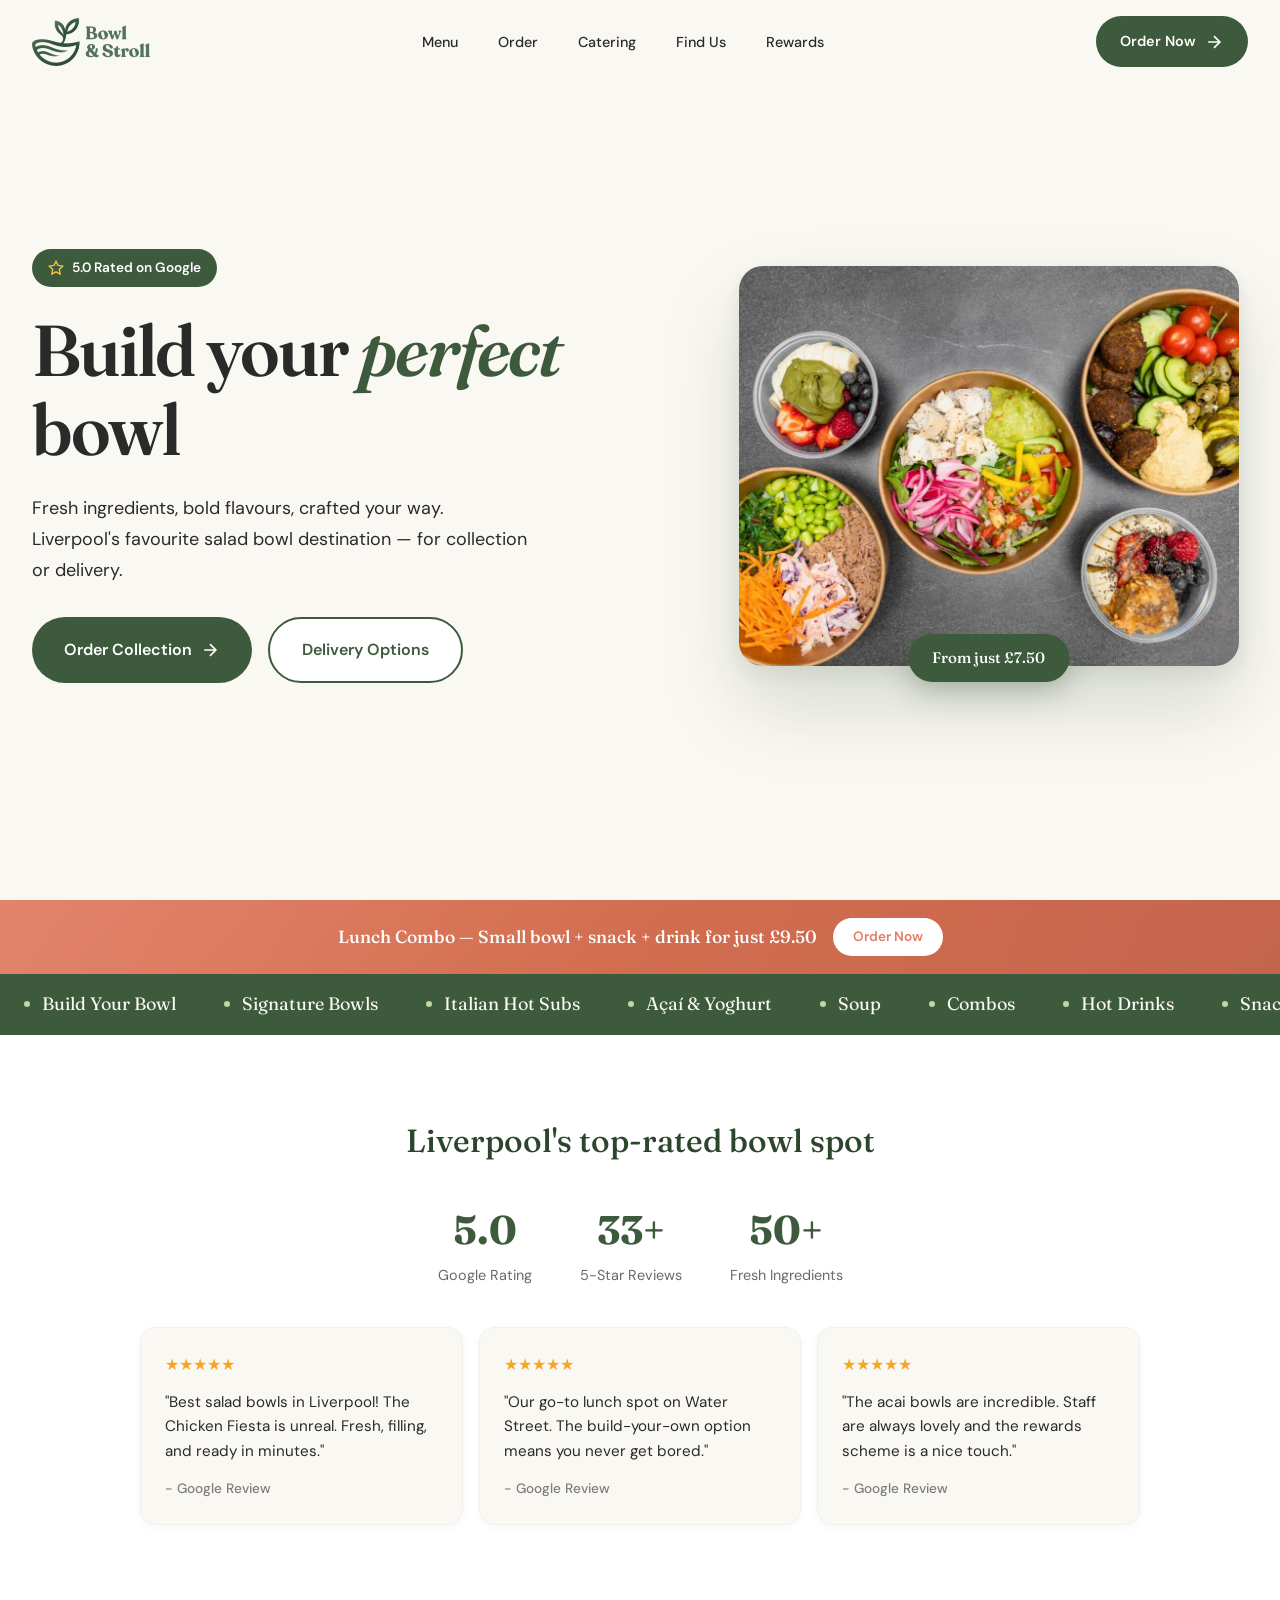
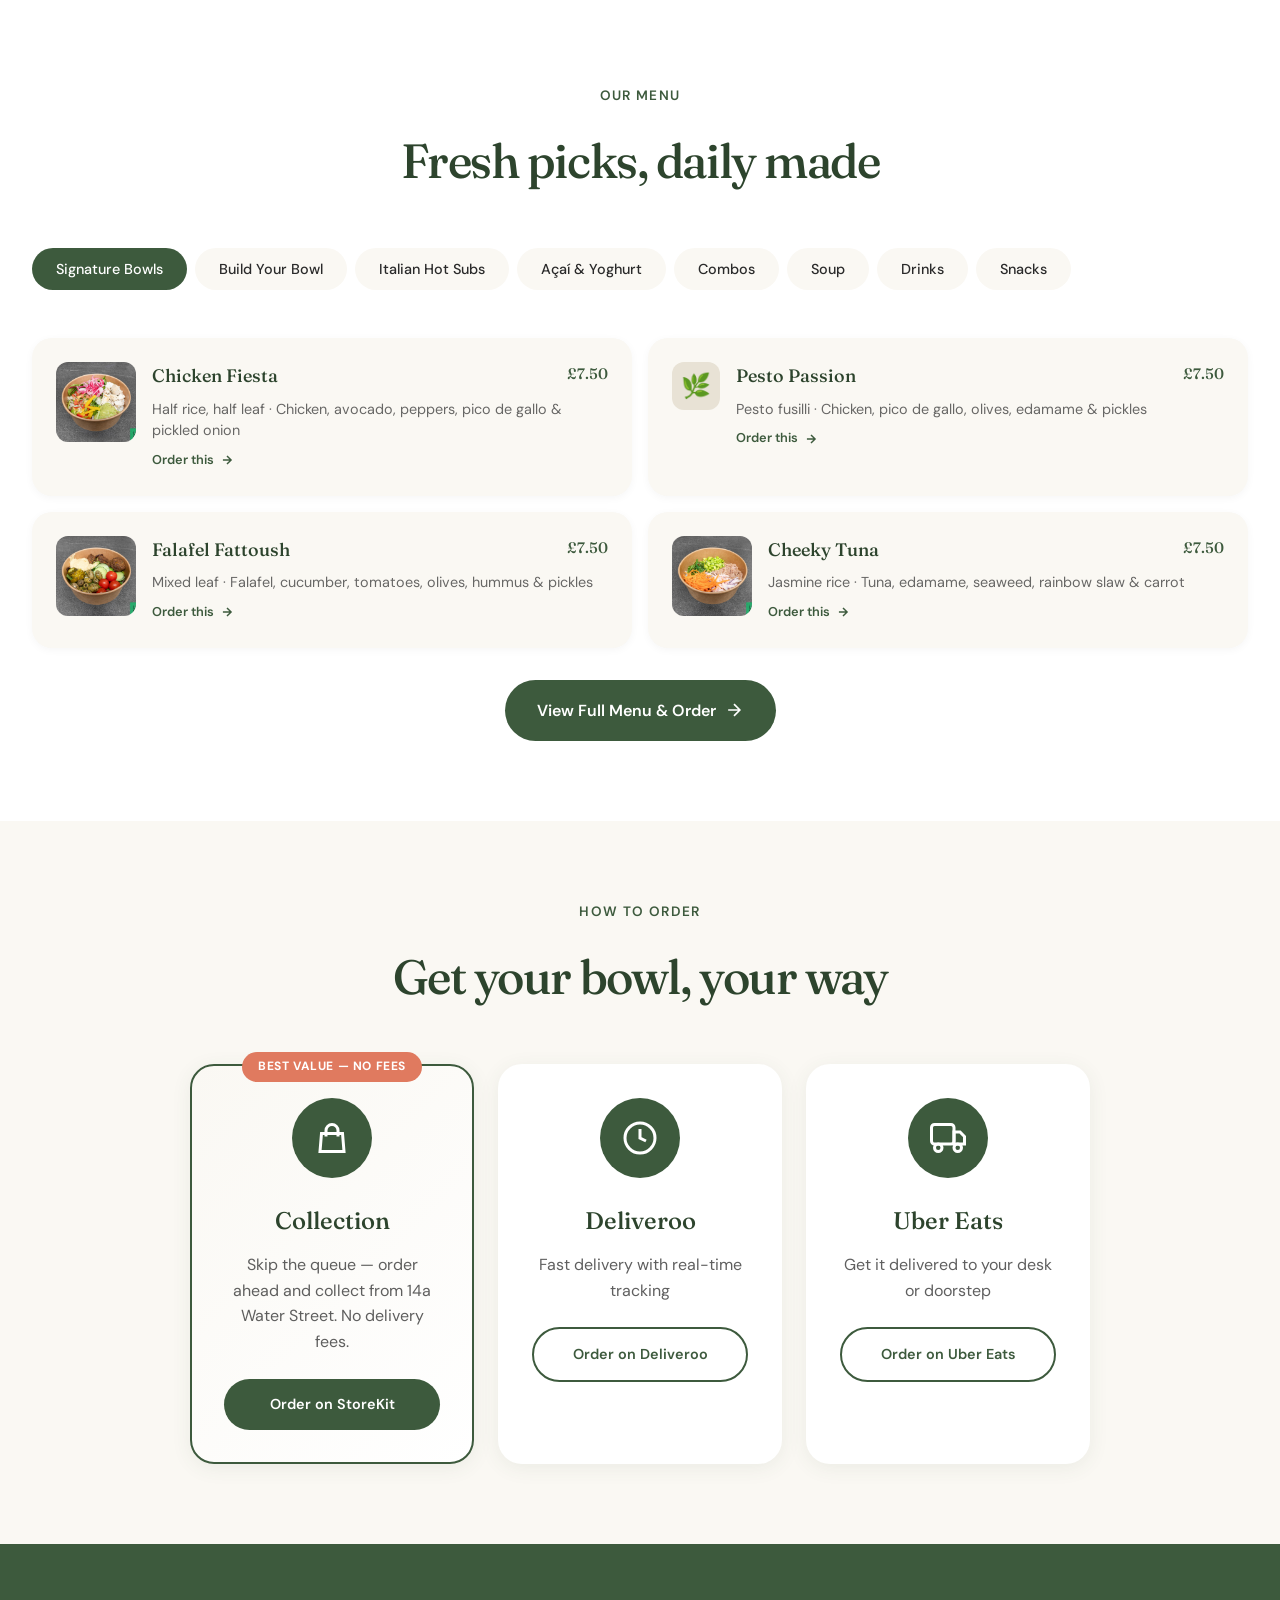
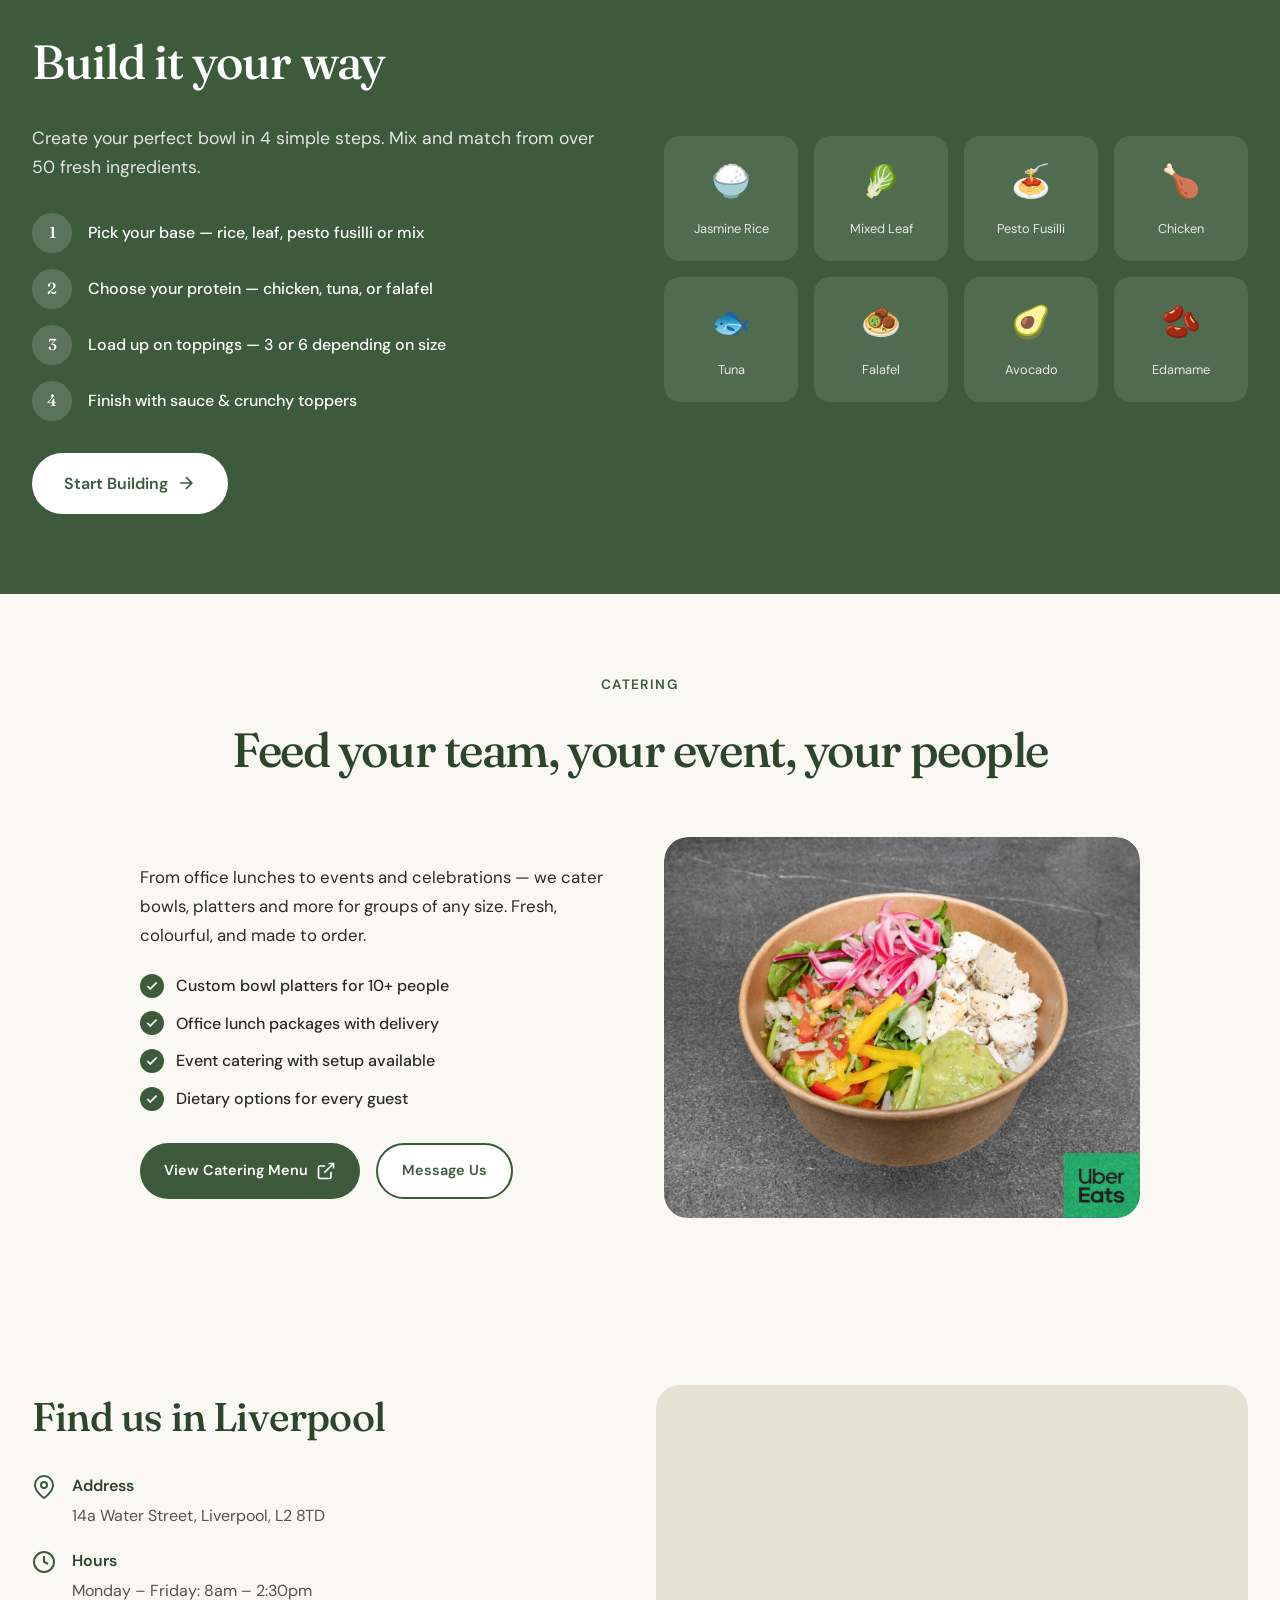
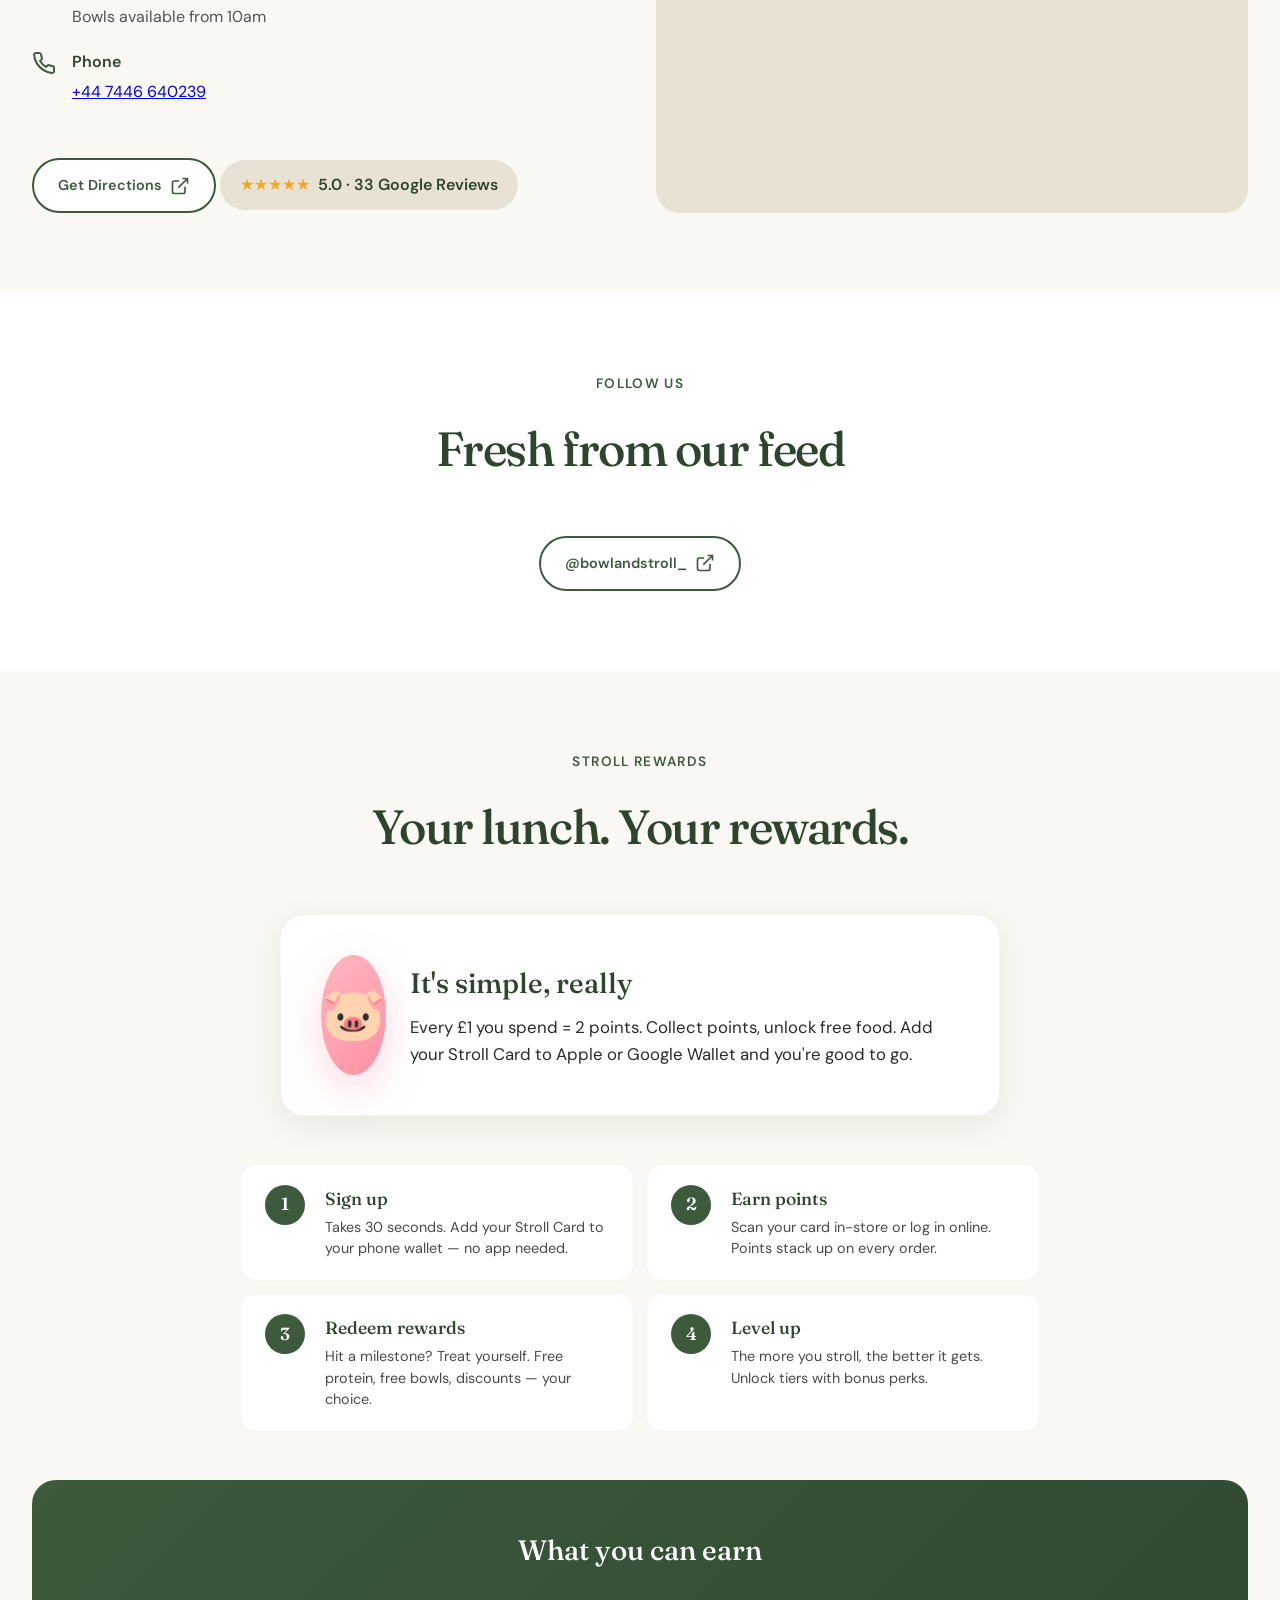
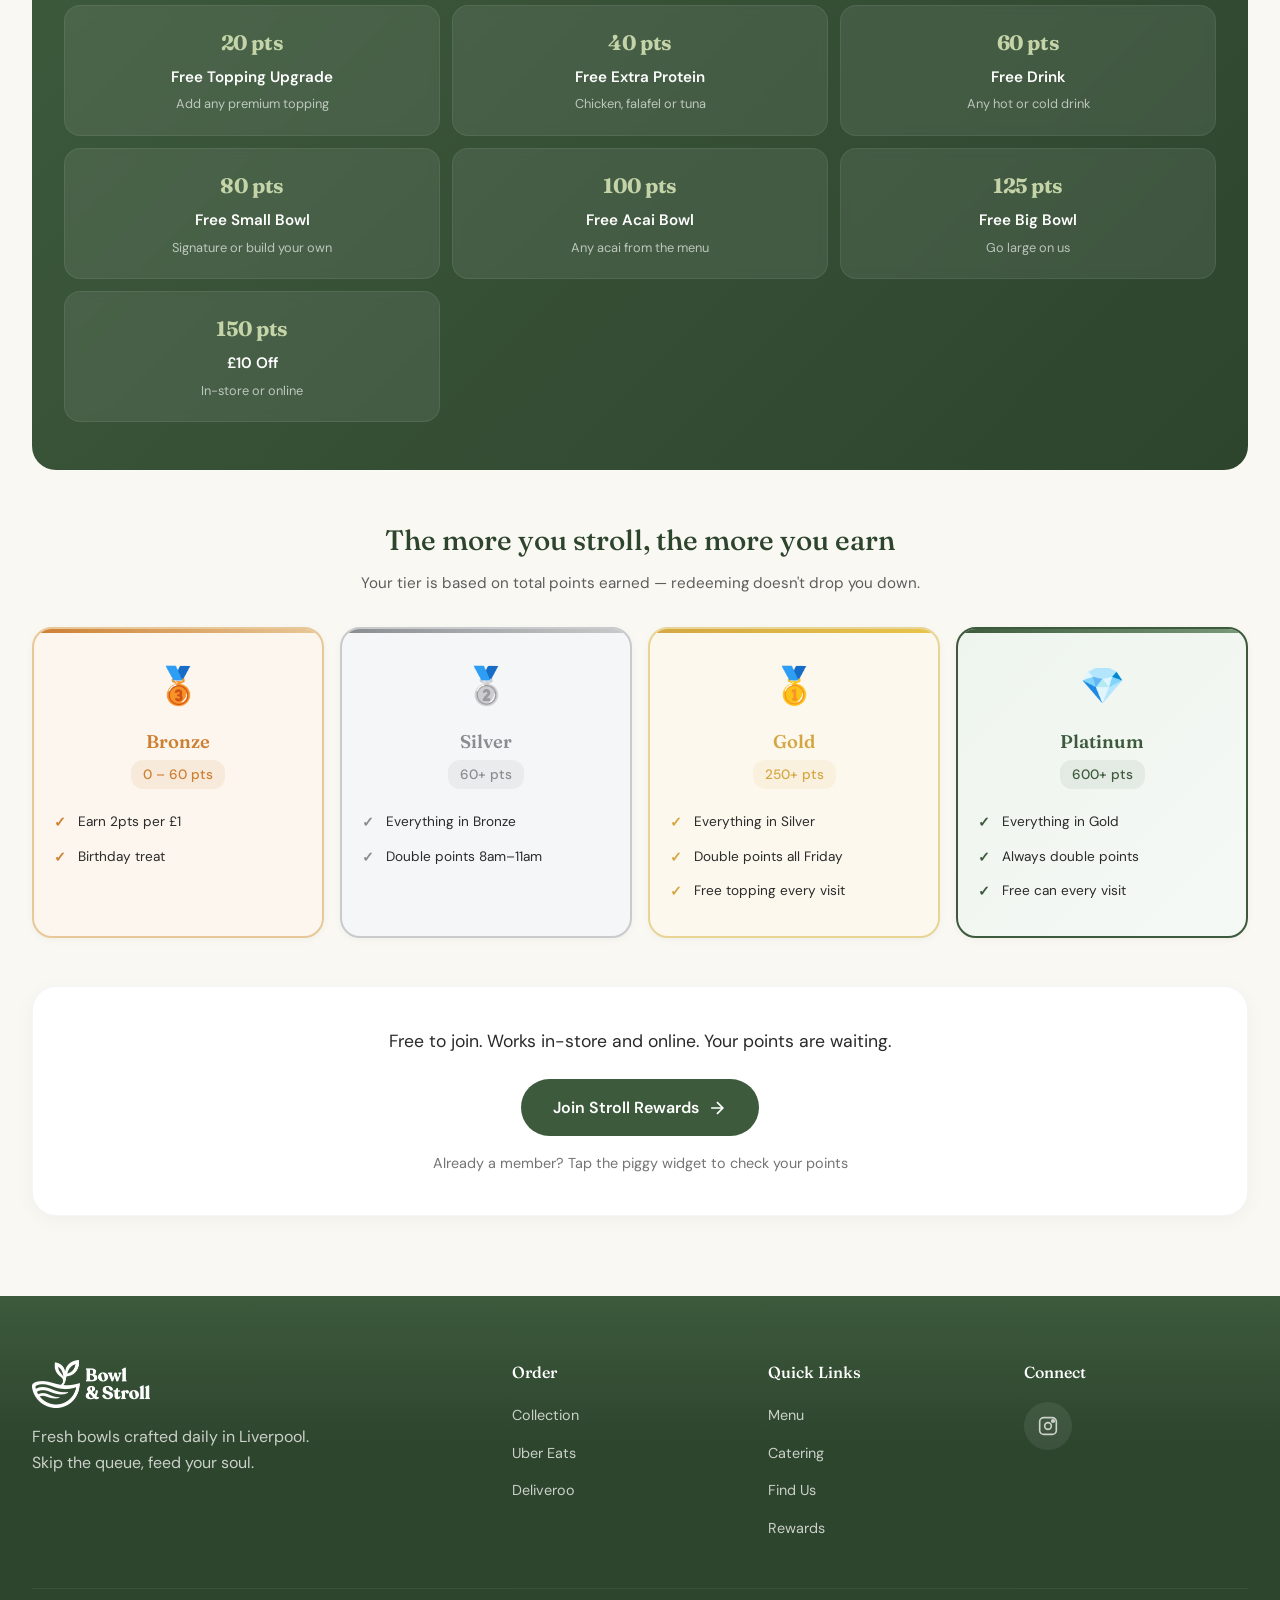
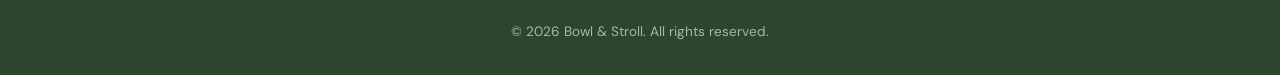
==== commit 4e41cd4e: "Update rewards page with new loyalty scheme changes - Earn rate: 1pt/£1 → 2pts/£1 - New 20pt Free To" ====
--- a/index.html
+++ b/index.html
@@ -116,12 +116,12 @@
     new Date().getTime(),event:'gtm.js'});var f=d.getElementsByTagName(s)[0],
     j=d.createElement(s),dl=l!='dataLayer'?'&l='+l:'';j.async=true;j.src=
     'https://www.googletagmanager.com/gtm.js?id='+i+dl;f.parentNode.insertBefore(j,f);
-    })(window,document,'script','dataLayer','GTM-XXXXXXX');</script>
+    })(window,document,'script','dataLayer','GTM-WM82FND7');</script>
     <!-- End Google Tag Manager -->
 </head>
 <body>
     <!-- Google Tag Manager (noscript) -->
-    <noscript><iframe src="https://www.googletagmanager.com/ns.html?id=GTM-XXXXXXX"
+    <noscript><iframe src="https://www.googletagmanager.com/ns.html?id=GTM-WM82FND7"
     height="0" width="0" style="display:none;visibility:hidden"></iframe></noscript>
     <!-- End Google Tag Manager (noscript) -->
 
@@ -876,7 +876,7 @@
                     <div class="piggy-widget"><span class="piggy-icon">&#128055;</span></div>
                     <div class="rewards-intro-text">
                         <h3>It's simple, really</h3>
-                        <p>Every &pound;1 you spend = 1 point. Collect points, unlock free food. Add your Stroll Card to Apple or Google Wallet and you're good to go.</p>
+                        <p>Every &pound;1 you spend = 2 points. Collect points, unlock free food. Add your Stroll Card to Apple or Google Wallet and you're good to go.</p>
                     </div>
                 </div>
             </div>
@@ -891,6 +891,7 @@
             <div class="rewards-available animate-on-scroll">
                 <h3>What you can earn</h3>
                 <div class="rewards-grid">
+                    <div class="reward-item"><span class="reward-points">20 pts</span><span class="reward-name">Free Topping Upgrade</span><span class="reward-desc">Add any premium topping</span></div>
                     <div class="reward-item"><span class="reward-points">40 pts</span><span class="reward-name">Free Extra Protein</span><span class="reward-desc">Chicken, falafel or tuna</span></div>
                     <div class="reward-item"><span class="reward-points">60 pts</span><span class="reward-name">Free Drink</span><span class="reward-desc">Any hot or cold drink</span></div>
                     <div class="reward-item"><span class="reward-points">80 pts</span><span class="reward-name">Free Small Bowl</span><span class="reward-desc">Signature or build your own</span></div>
@@ -904,10 +905,10 @@
                 <h3>The more you stroll, the more you earn</h3>
                 <p class="tiers-subtitle">Your tier is based on total points earned &mdash; redeeming doesn't drop you down.</p>
                 <div class="tiers-grid">
-                    <div class="tier-card tier-bronze"><span class="tier-badge">&#129353;</span><h4>Bronze</h4><span class="tier-range">0 &ndash; 150 pts</span><ul class="tier-perks"><li>Earn 1pt per &pound;1</li><li>Birthday treat</li></ul></div>
-                    <div class="tier-card tier-silver"><span class="tier-badge">&#129352;</span><h4>Silver</h4><span class="tier-range">150+ pts</span><ul class="tier-perks"><li>Everything in Bronze</li><li>Double points 8am&ndash;11am</li></ul></div>
-                    <div class="tier-card tier-gold"><span class="tier-badge">&#129351;</span><h4>Gold</h4><span class="tier-range">750+ pts</span><ul class="tier-perks"><li>Everything in Silver</li><li>Double points all Friday</li><li>&pound;25 gift card</li></ul></div>
-                    <div class="tier-card tier-platinum"><span class="tier-badge">&#128142;</span><h4>Platinum</h4><span class="tier-range">2000+ pts</span><ul class="tier-perks"><li>Everything in Gold</li><li>Always double points</li></ul></div>
+                    <div class="tier-card tier-bronze"><span class="tier-badge">&#129353;</span><h4>Bronze</h4><span class="tier-range">0 &ndash; 60 pts</span><ul class="tier-perks"><li>Earn 2pts per &pound;1</li><li>Birthday treat</li></ul></div>
+                    <div class="tier-card tier-silver"><span class="tier-badge">&#129352;</span><h4>Silver</h4><span class="tier-range">60+ pts</span><ul class="tier-perks"><li>Everything in Bronze</li><li>Double points 8am&ndash;11am</li></ul></div>
+                    <div class="tier-card tier-gold"><span class="tier-badge">&#129351;</span><h4>Gold</h4><span class="tier-range">250+ pts</span><ul class="tier-perks"><li>Everything in Silver</li><li>Double points all Friday</li><li>Free topping every visit</li></ul></div>
+                    <div class="tier-card tier-platinum"><span class="tier-badge">&#128142;</span><h4>Platinum</h4><span class="tier-range">600+ pts</span><ul class="tier-perks"><li>Everything in Gold</li><li>Always double points</li><li>Free can every visit</li></ul></div>
                 </div>
             </div>
 
